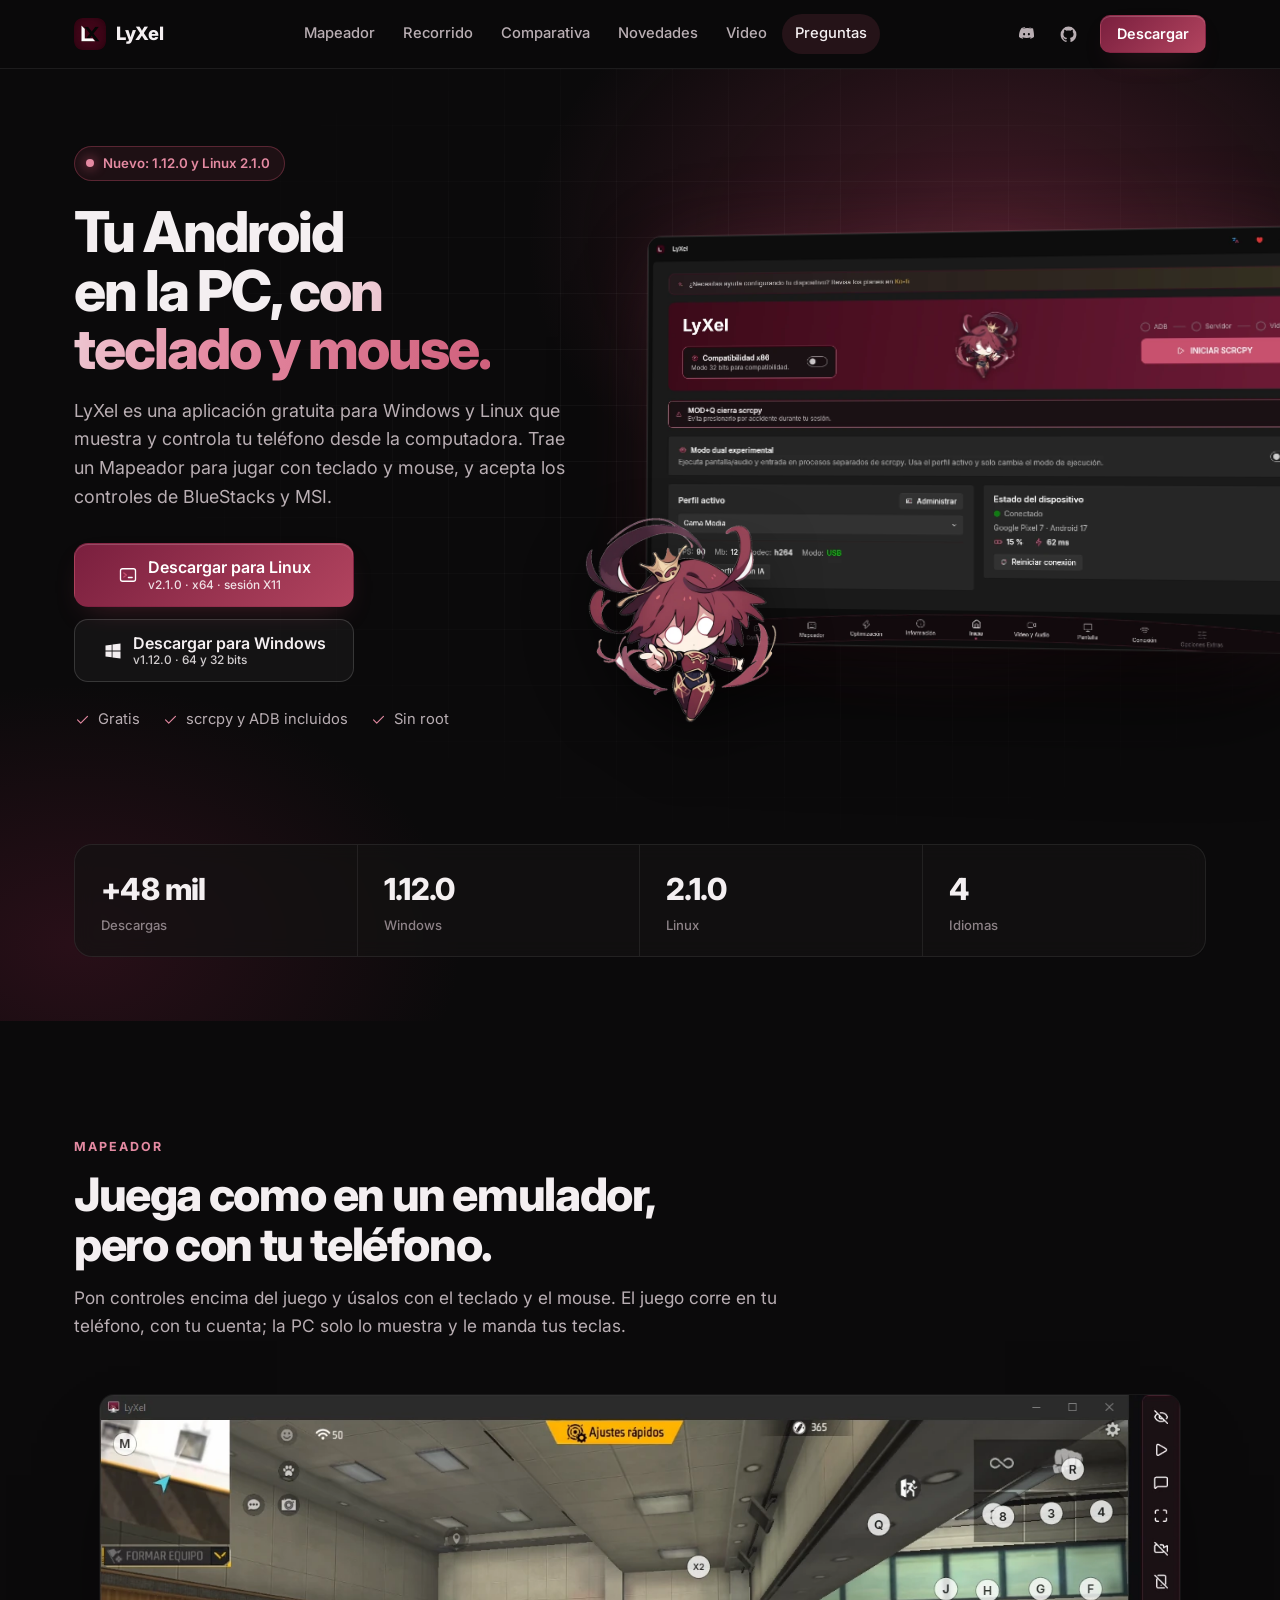
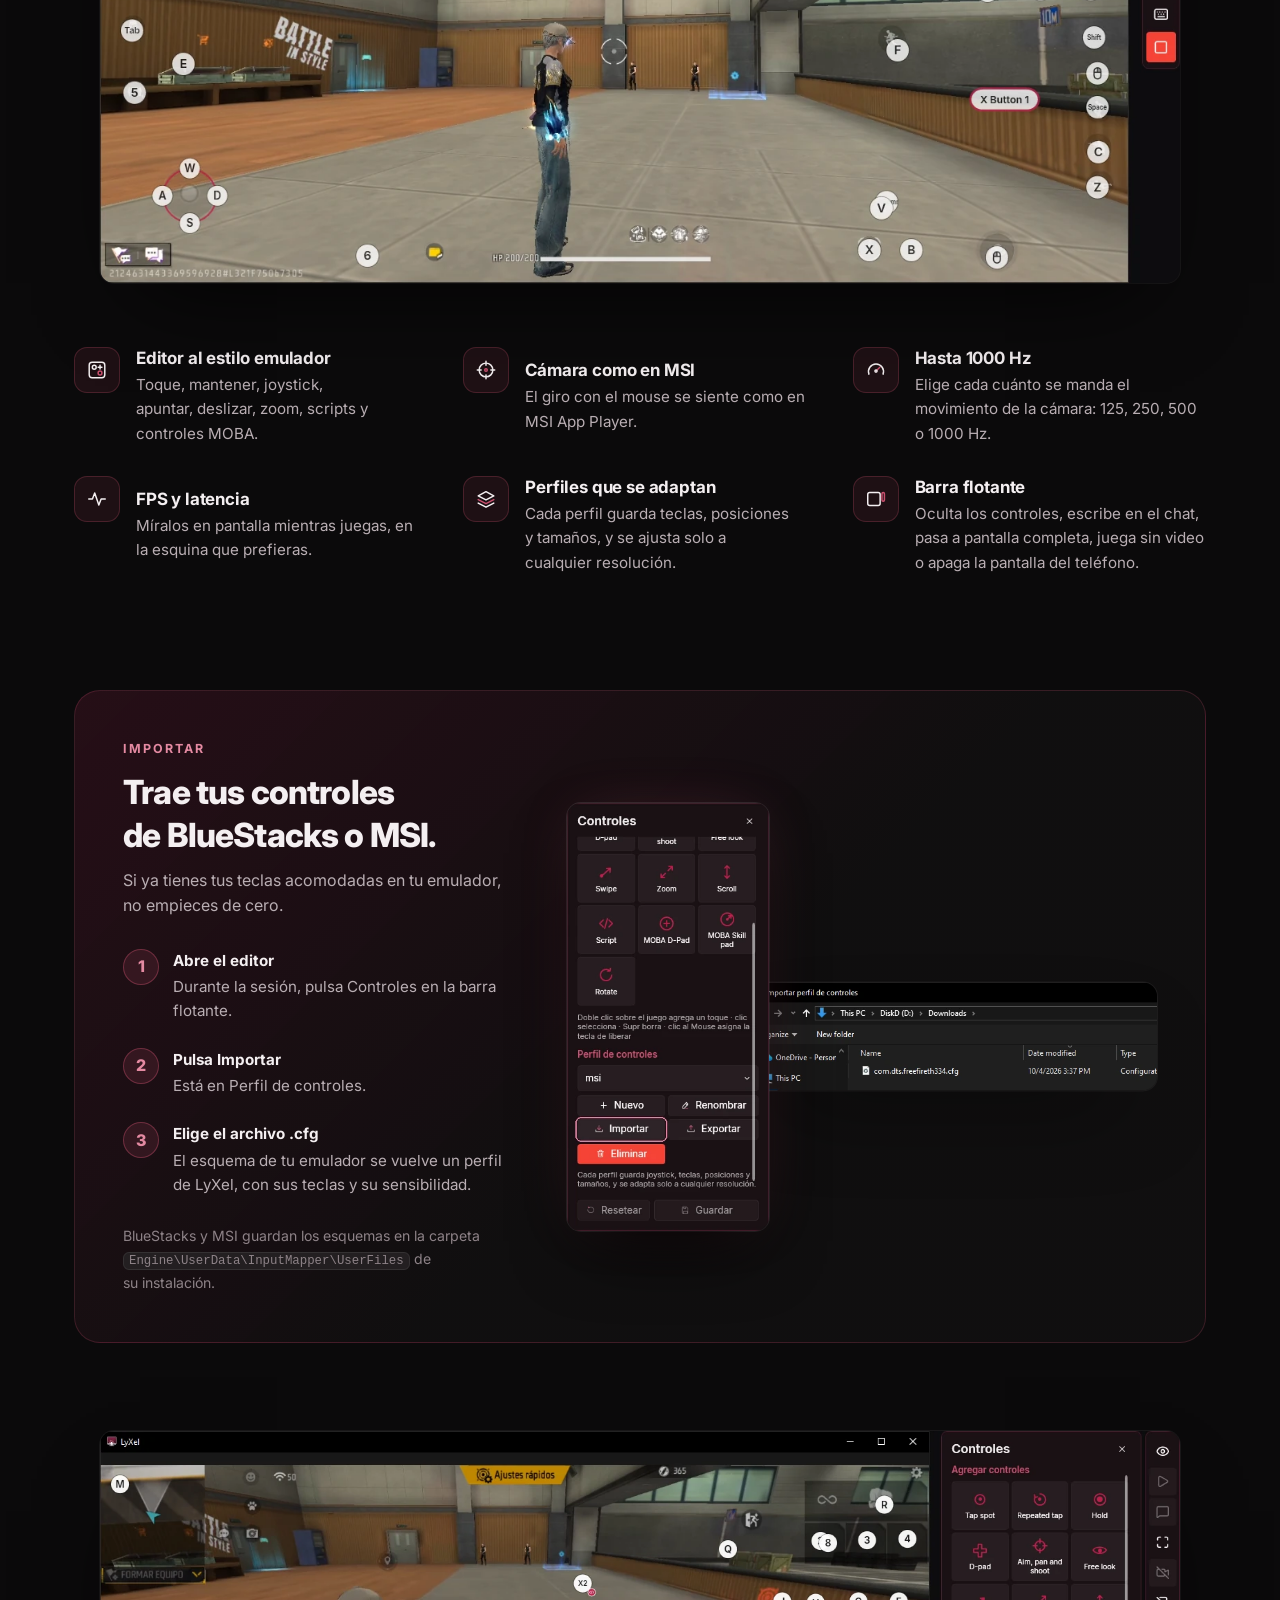
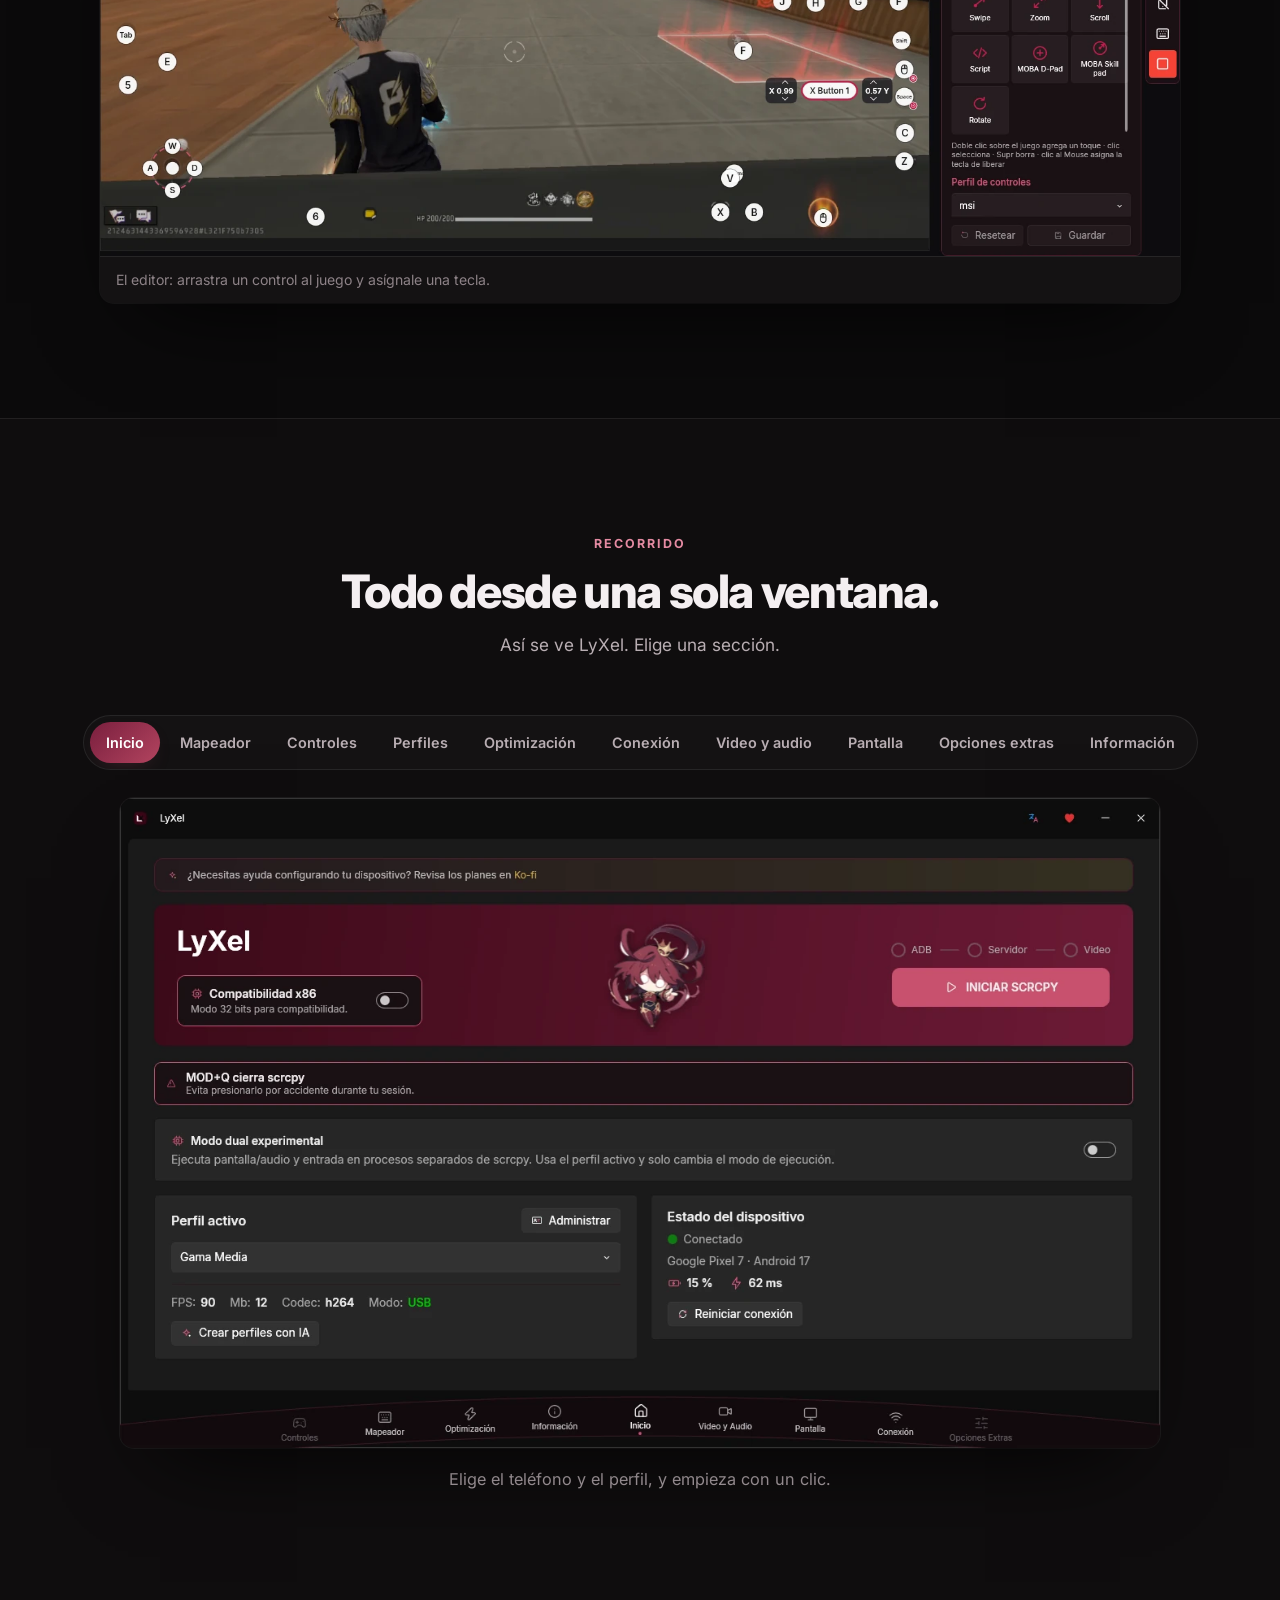
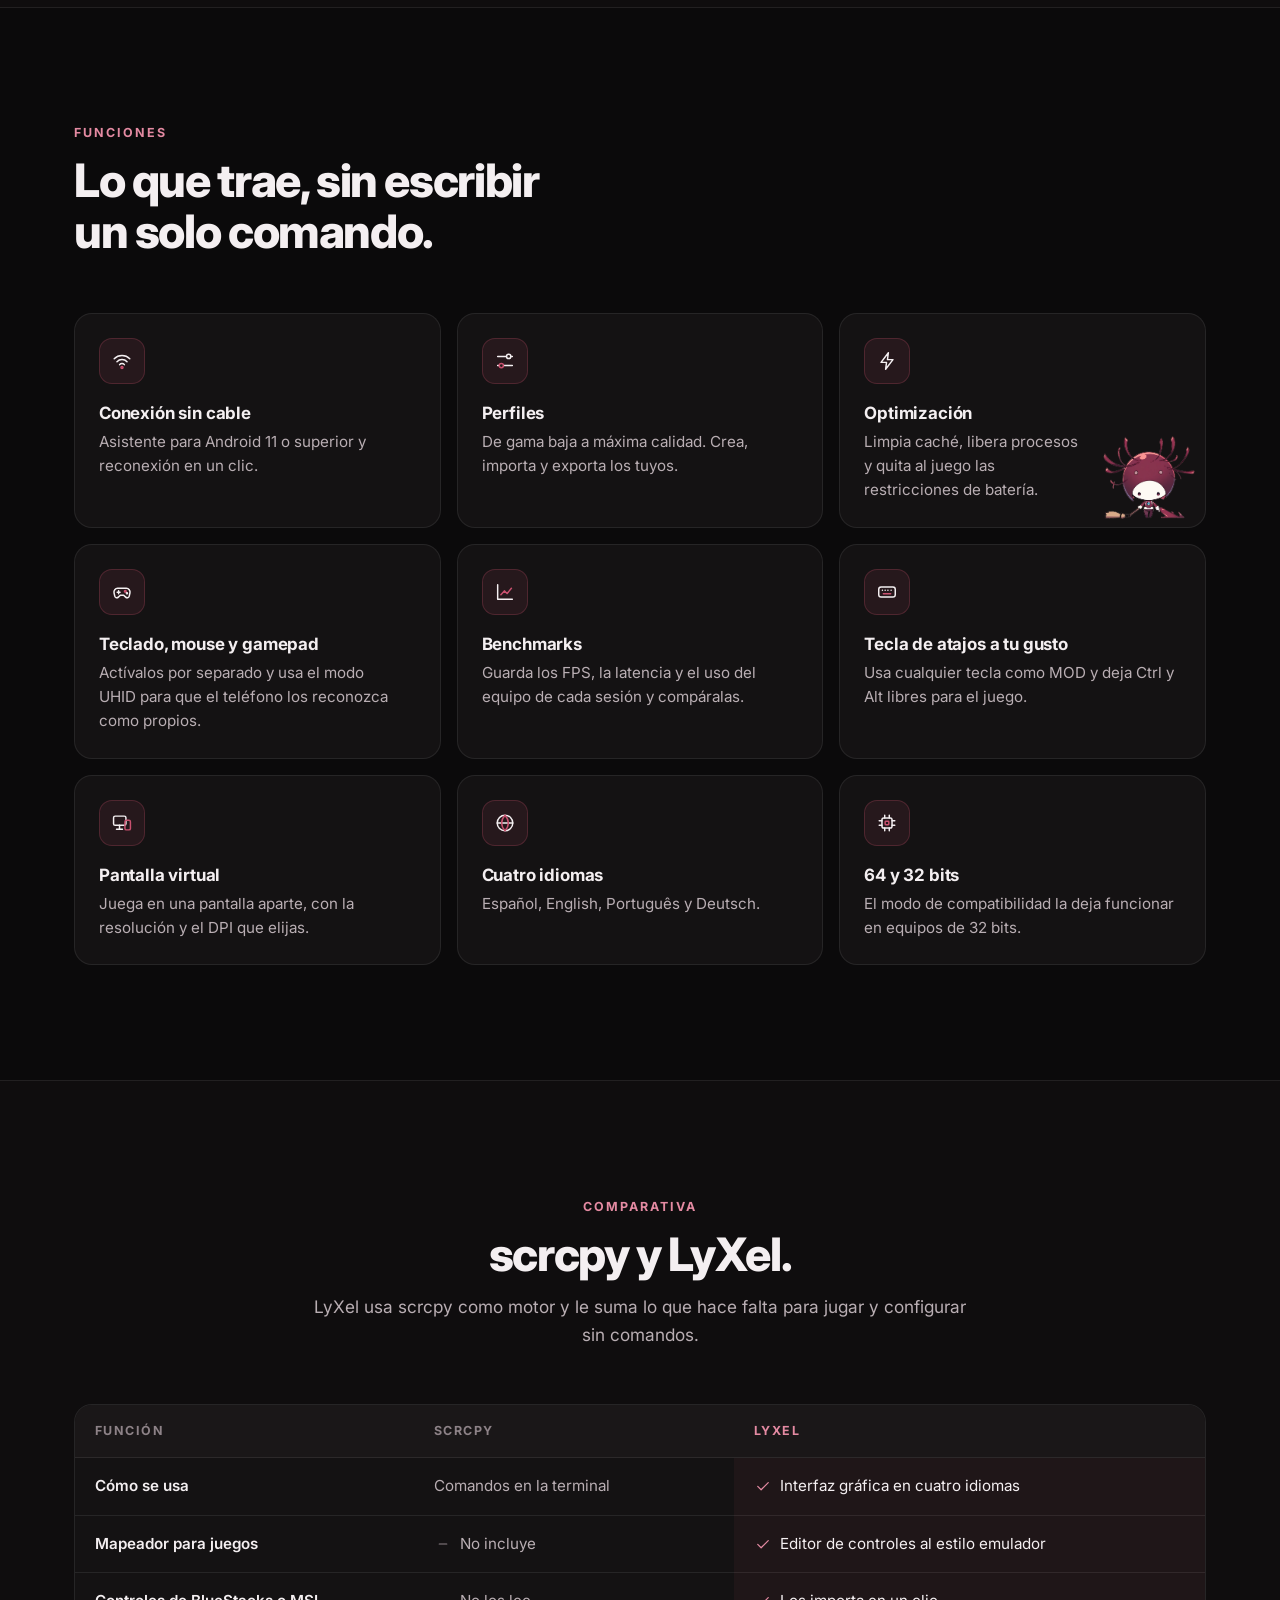
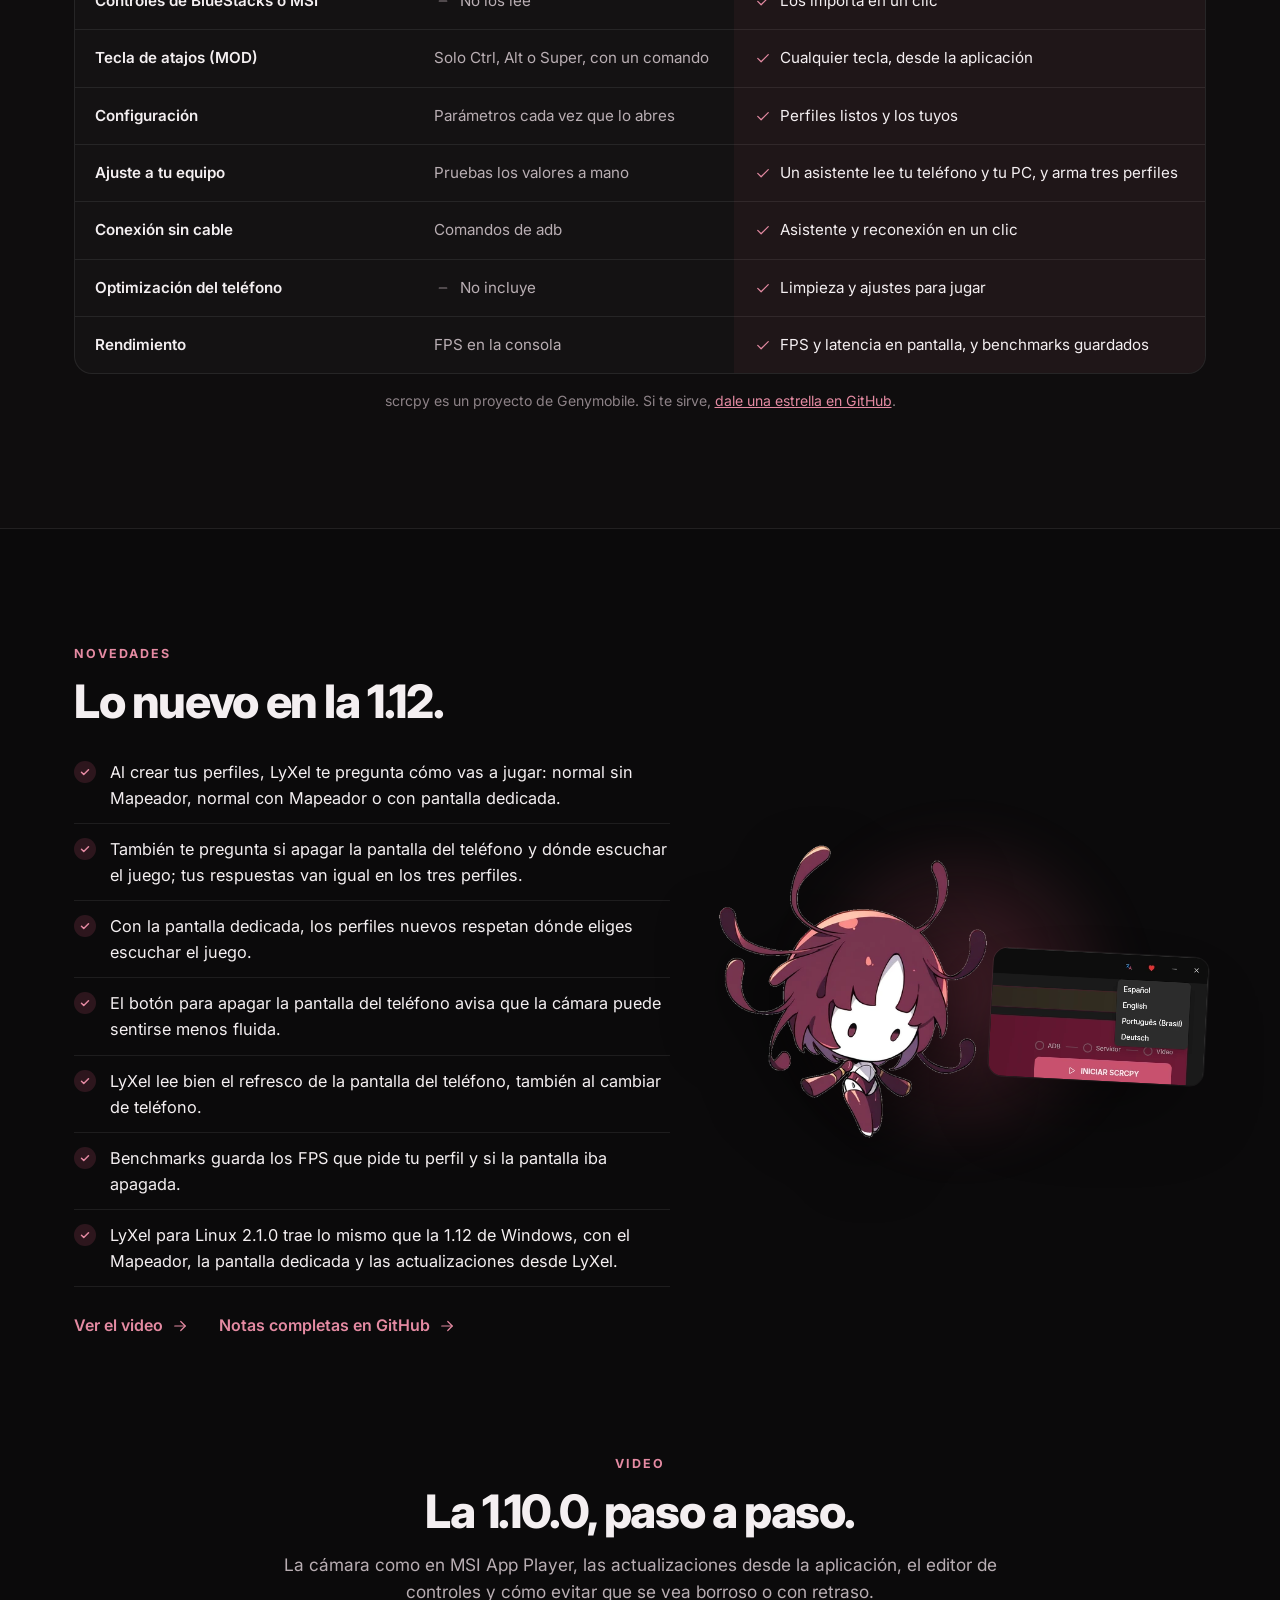
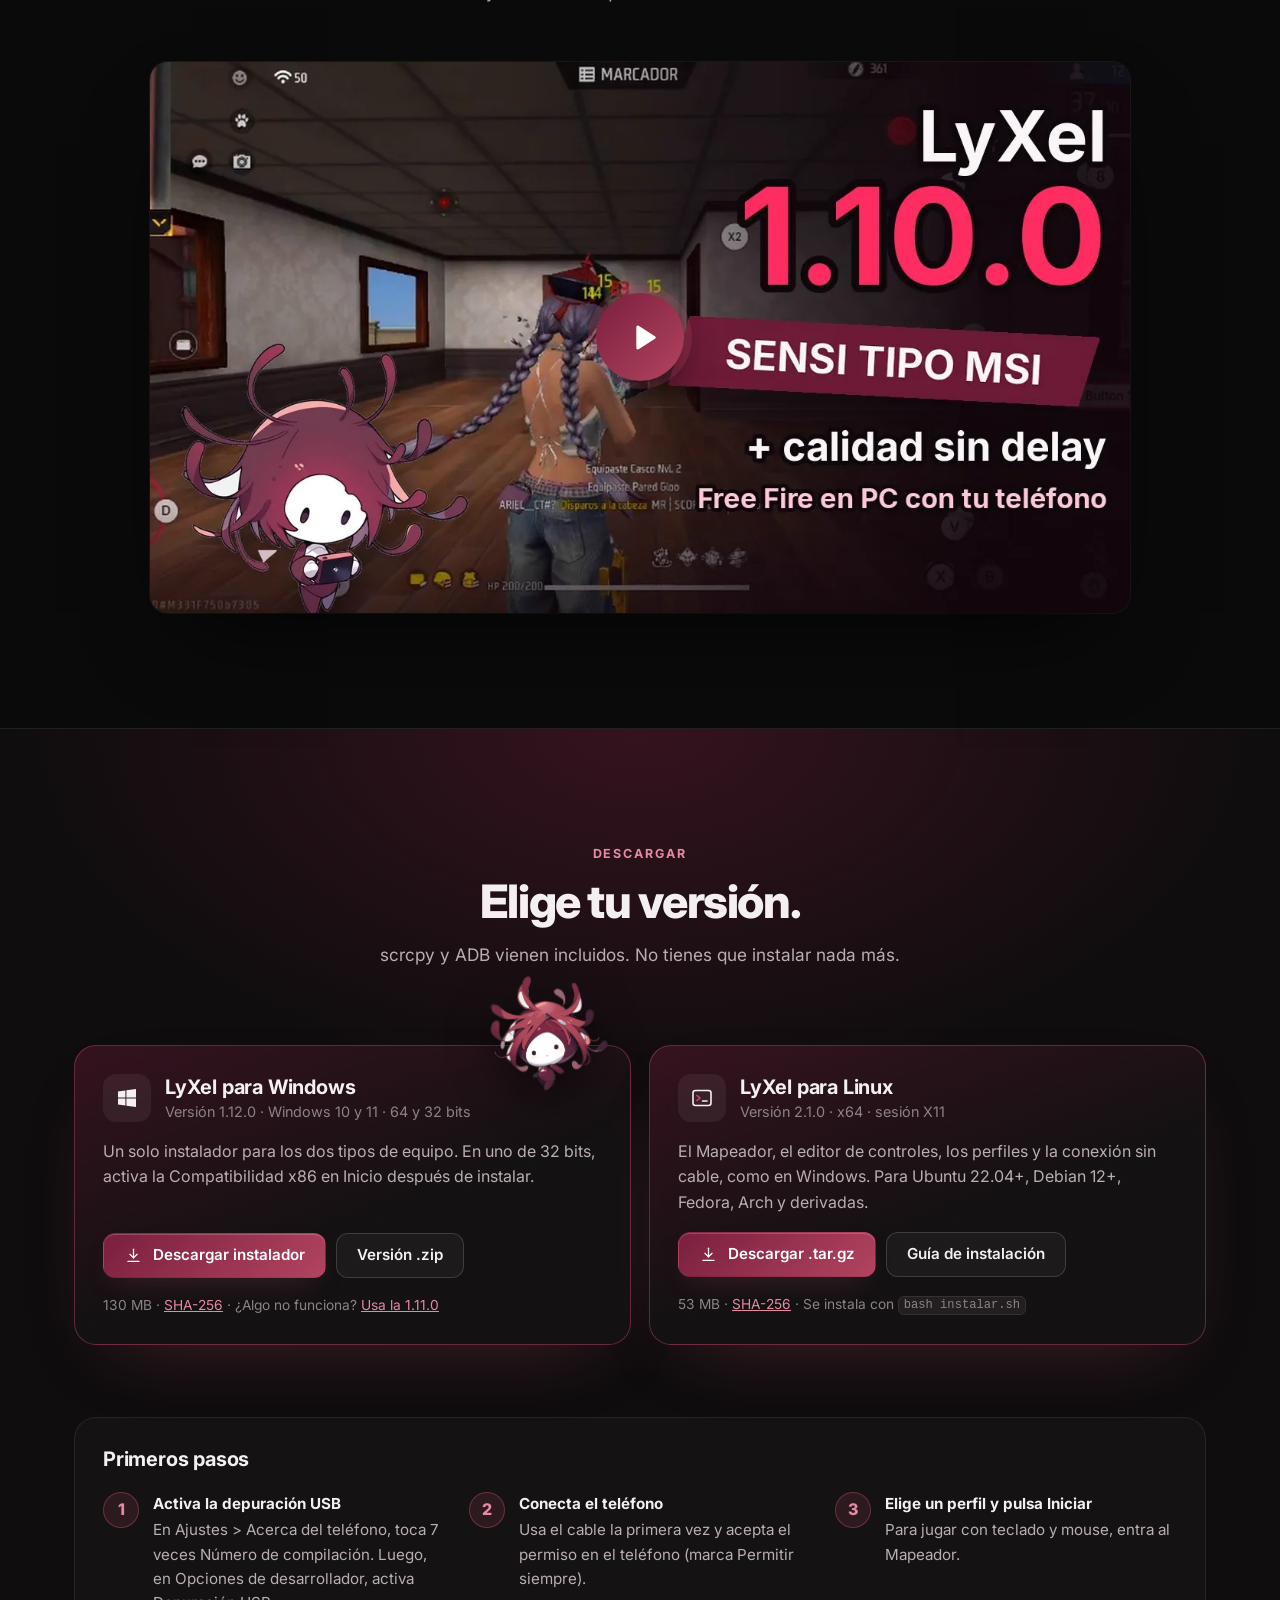
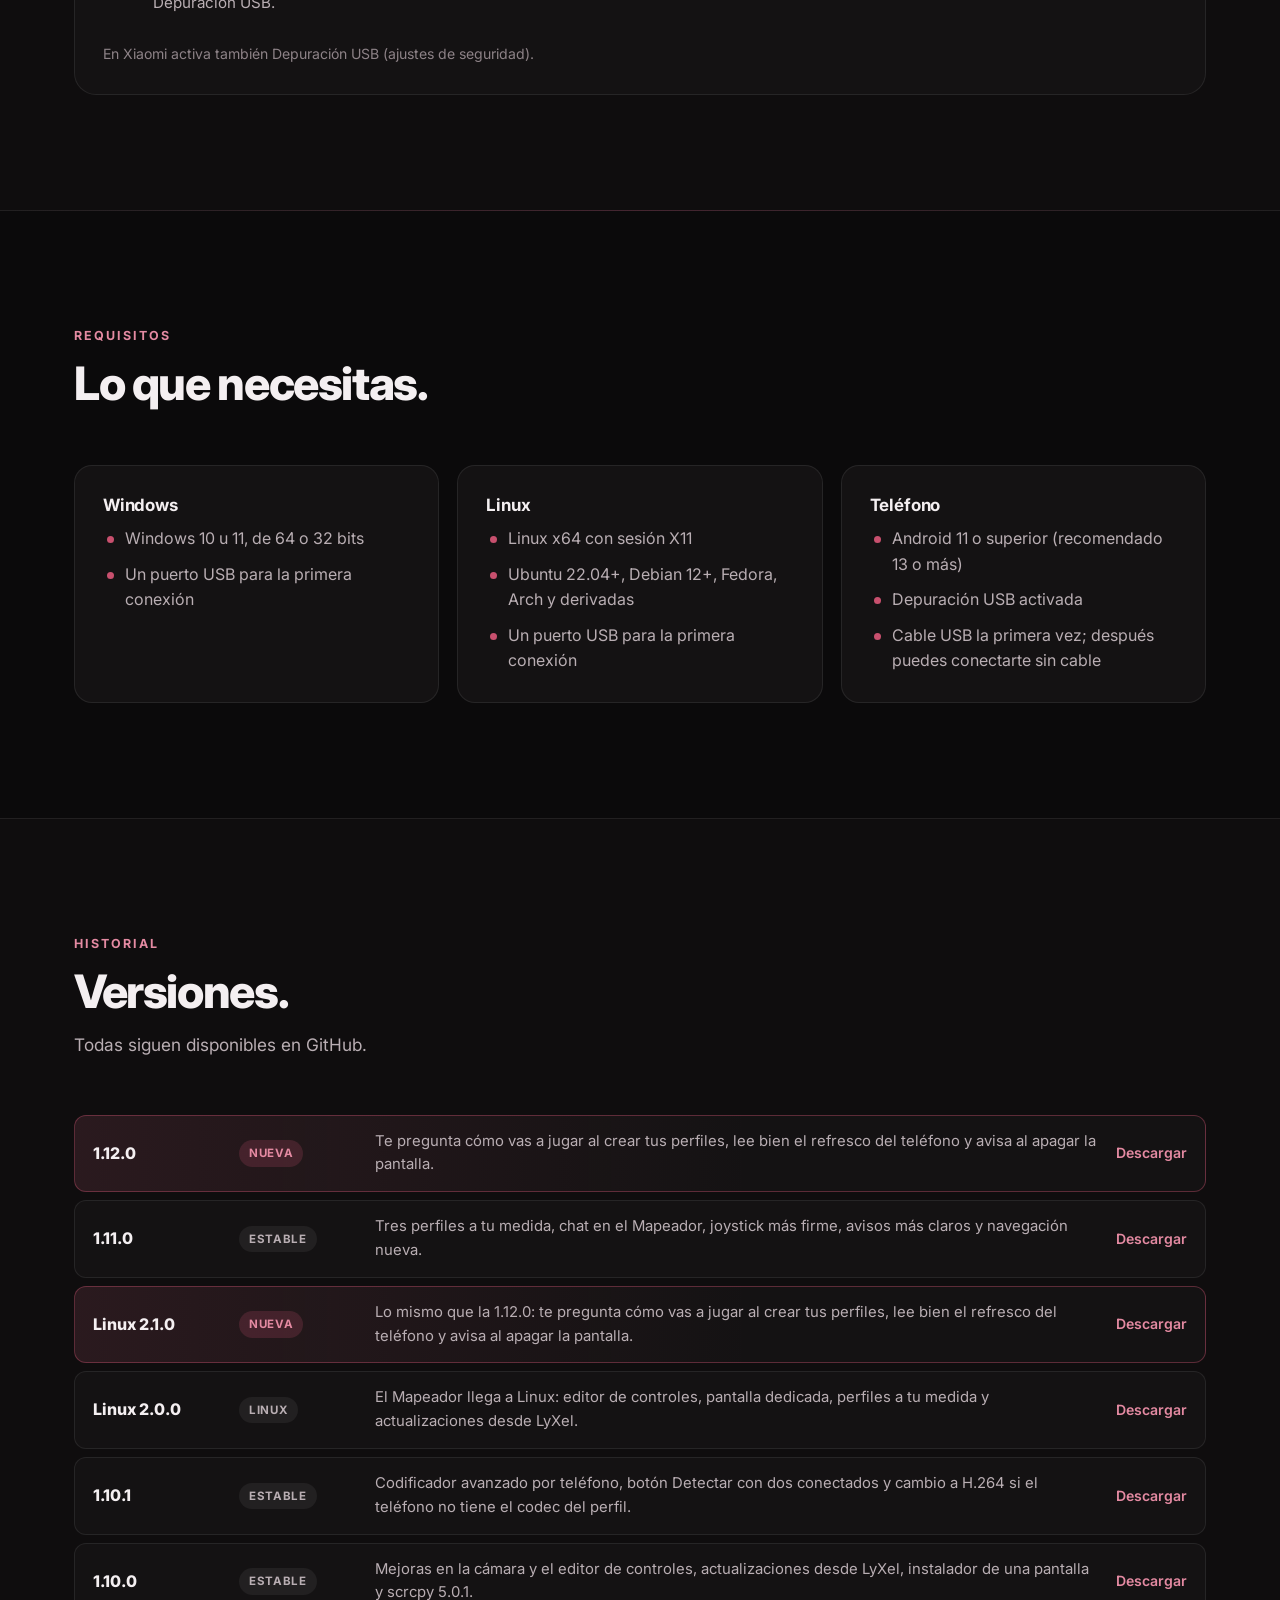
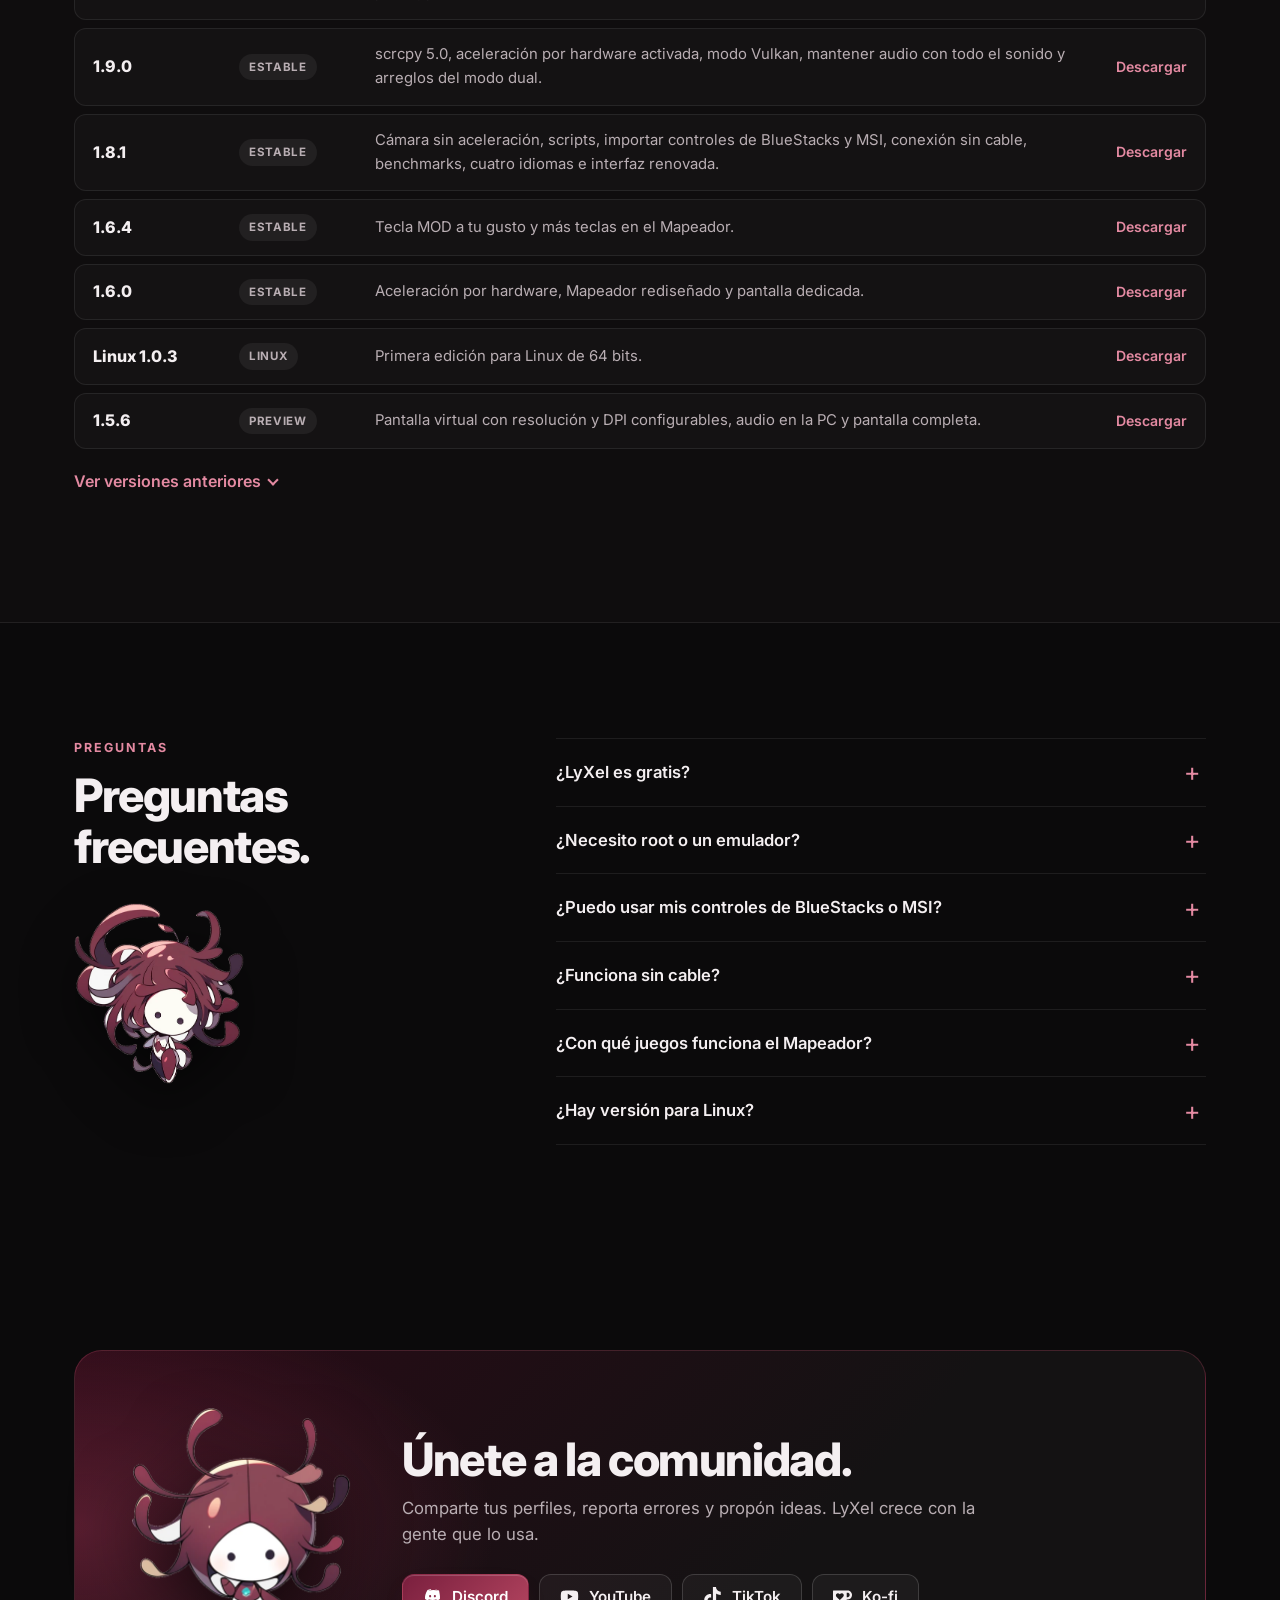
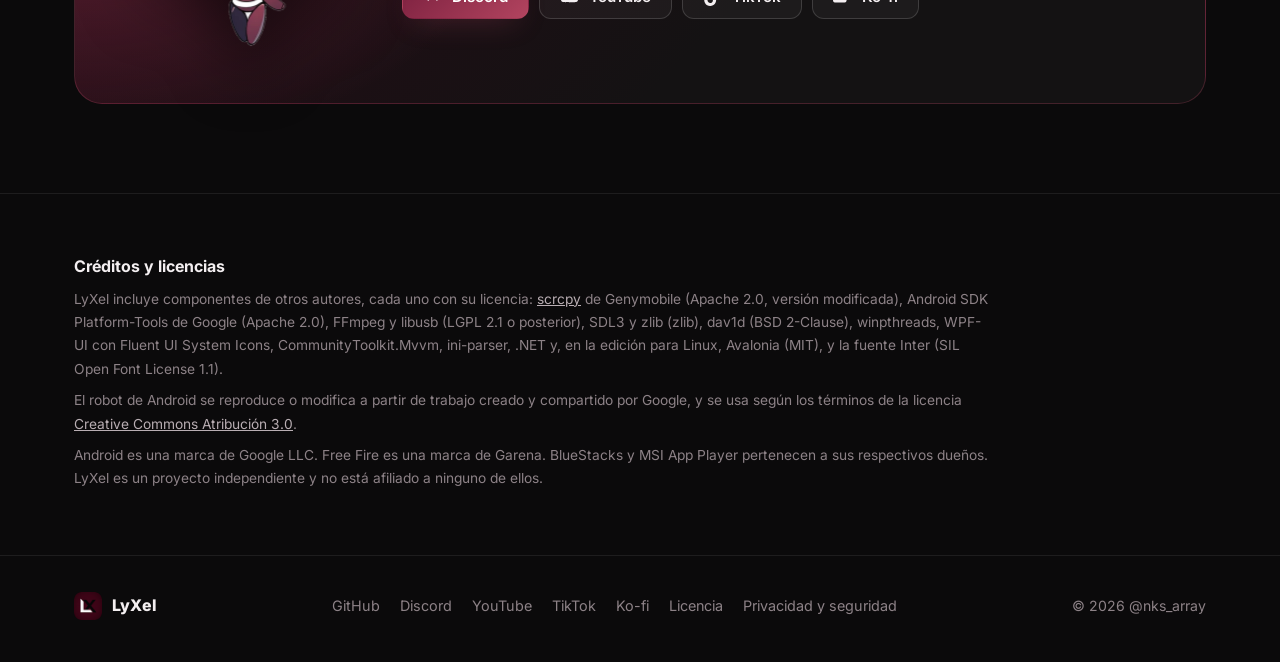
==== docs/index.html @ fbb1fe6f "Capturas del Mapeador 1.12.0" ====
<!DOCTYPE html>
<html lang="es">
<head>
  <meta charset="utf-8">
  <meta name="viewport" content="width=device-width, initial-scale=1">
  <title>LyXel: tu Android en la PC con teclado y mouse</title>
  <meta name="description" content="Aplicación gratuita para Windows y Linux que muestra y controla tu Android en la PC. Juega con teclado y mouse e importa tus controles de BlueStacks y MSI.">
  <link rel="canonical" href="https://sudonks.github.io/Lyxel/">
  <meta name="theme-color" content="#0b0a0b">
  <meta name="color-scheme" content="dark">
  <script>document.documentElement.classList.add("js")</script>

  <meta property="og:type" content="website">
  <meta property="og:site_name" content="LyXel">
  <meta property="og:locale" content="es_LA">
  <meta property="og:url" content="https://sudonks.github.io/Lyxel/">
  <meta property="og:title" content="LyXel: tu Android en la PC con teclado y mouse">
  <meta property="og:description" content="Muestra y controla tu teléfono desde Windows o Linux. Mapeador para jugar con teclado y mouse, perfiles y conexión sin cable. Gratis.">
  <meta property="og:image" content="https://sudonks.github.io/Lyxel/assets/img/marca/og-lyxel.jpg">
  <meta property="og:image:width" content="1200">
  <meta property="og:image:height" content="630">
  <meta property="og:image:alt" content="La mascota de LyXel junto a la ventana de la aplicación">
  <meta name="twitter:card" content="summary_large_image">
  <meta name="twitter:title" content="LyXel: tu Android en la PC con teclado y mouse">
  <meta name="twitter:description" content="Muestra y controla tu teléfono desde Windows o Linux. Mapeador para jugar con teclado y mouse, perfiles y conexión sin cable. Gratis.">
  <meta name="twitter:image" content="https://sudonks.github.io/Lyxel/assets/img/marca/og-lyxel.jpg">

  <link rel="icon" href="favicon.ico" sizes="any">
  <link rel="icon" type="image/png" sizes="192x192" href="assets/img/marca/icono-192.png">
  <link rel="apple-touch-icon" href="assets/img/marca/apple-touch-icon.png">

  <link rel="preconnect" href="https://fonts.googleapis.com">
  <link rel="preconnect" href="https://fonts.gstatic.com" crossorigin>
  <link rel="stylesheet" href="https://fonts.googleapis.com/css2?family=Inter:wght@400;500;600;700;800&display=swap">
  <link rel="stylesheet" href="assets/css/base.css">
  <link rel="stylesheet" href="assets/css/components.css">
  <link rel="stylesheet" href="assets/css/sections.css">
  <script src="assets/js/main.js" defer></script>

  <script type="application/ld+json">
  {
    "@context": "https://schema.org",
    "@type": "SoftwareApplication",
    "name": "LyXel",
    "description": "Aplicación gratuita para Windows y Linux que muestra y controla tu Android desde la PC, con un Mapeador para jugar con teclado y mouse.",
    "url": "https://sudonks.github.io/Lyxel/",
    "operatingSystem": "Windows 10, Windows 11, Linux",
    "applicationCategory": "UtilitiesApplication",
    "softwareVersion": "1.12.0",
    "inLanguage": ["es", "en", "pt-BR", "de"],
    "offers": { "@type": "Offer", "price": "0", "priceCurrency": "USD" },
    "downloadUrl": "https://github.com/sudoNks/Lyxel/releases/download/v1.12.0/LyXel_Setup_v1.12.0.exe",
    "fileSize": "130 MB",
    "image": "https://sudonks.github.io/Lyxel/assets/img/marca/og-lyxel.jpg",
    "screenshot": [
      "https://sudonks.github.io/Lyxel/assets/img/capturas/inicio.webp",
      "https://sudonks.github.io/Lyxel/assets/img/capturas/mapeador-en-juego.webp"
    ],
    "author": { "@type": "Person", "name": "nks_array", "url": "https://github.com/sudoNks" }
  }
  </script>
  <script type="application/ld+json">
  {
    "@context": "https://schema.org",
    "@type": "VideoObject",
    "name": "Free Fire en PC con tu teléfono por USB: LyXel 1.10.0 con sensibilidad tipo MSI 5.9",
    "description": "Lo nuevo de LyXel 1.10.0: la cámara como en MSI App Player, las actualizaciones desde la aplicación, el editor de controles y cómo evitar que se vea borroso o con retraso.",
    "thumbnailUrl": "https://sudonks.github.io/Lyxel/assets/img/video/portada-1.10.0.jpg",
    "uploadDate": "2026-10-20T23:33:12-07:00",
    "duration": "PT19M55S",
    "embedUrl": "https://www.youtube.com/embed/MzgNHeaW9Cg",
    "url": "https://www.youtube.com/watch?v=MzgNHeaW9Cg"
  }
  </script>
</head>

<body>
  <a class="saltar" href="#contenido">Saltar al contenido</a>

  <svg class="sprite" aria-hidden="true" focusable="false">
    <defs>
      <symbol id="i-descargar" viewBox="0 0 24 24"><path d="M12 4v11"/><path d="M7.5 10.5 12 15l4.5-4.5"/><path d="M5 19.5h14"/></symbol>
      <symbol id="i-flecha" viewBox="0 0 24 24"><path d="M5 12h14"/><path d="m13 6 6 6-6 6"/></symbol>
      <symbol id="i-menu" viewBox="0 0 24 24"><path d="M4 7h16M4 12h16M4 17h16"/></symbol>
      <symbol id="i-cerrar" viewBox="0 0 24 24"><path d="m6.5 6.5 11 11M17.5 6.5l-11 11"/></symbol>
      <symbol id="i-si" viewBox="0 0 24 24"><path d="m5 12.5 4.5 4.5L19 7.5"/></symbol>
      <symbol id="i-no" viewBox="0 0 24 24"><path d="M7 12h10"/></symbol>
      <symbol id="i-wifi" viewBox="0 0 24 24"><path d="M3.5 9.5a12 12 0 0 1 17 0"/><path d="M6.5 12.8a7.5 7.5 0 0 1 11 0"/><path d="M9.4 16a3.3 3.3 0 0 1 5.2 0"/><circle class="acento" cx="12" cy="19" r="1.1"/></symbol>
      <symbol id="i-perfiles" viewBox="0 0 24 24"><path d="M4 7h9.5M18.5 7H20M4 17h1.5M10.5 17H20"/><circle cx="16" cy="7" r="2.3"/><circle class="acento" cx="8" cy="17" r="2.3"/></symbol>
      <symbol id="i-rayo" viewBox="0 0 24 24"><path d="M13.5 3 5.5 13.5h6l-1 7.5 8-10.5h-6z"/></symbol>
      <symbol id="i-control" viewBox="0 0 24 24"><path d="M7.2 8h9.6a4 4 0 0 1 3.9 4.8l-.8 3.7a2.3 2.3 0 0 1-3.9 1.1L13.8 15.5h-3.6L8 17.6a2.3 2.3 0 0 1-3.9-1.1l-.8-3.7A4 4 0 0 1 7.2 8z"/><path d="M8.3 10.6v3.2M6.7 12.2h3.2"/><circle class="acento" cx="15.6" cy="11.3" r="1"/><circle cx="17.4" cy="13.3" r=".6"/></symbol>
      <symbol id="i-grafica" viewBox="0 0 24 24"><path d="M4 4v16h16"/><path class="acento" d="m7.5 15 3.8-4.2 3 2.8L19 8"/></symbol>
      <symbol id="i-teclado" viewBox="0 0 24 24"><rect x="3" y="6.5" width="18" height="11" rx="2.5"/><path d="M7 10.2h.01M10 10.2h.01M13 10.2h.01M16.5 10.2h.01"/><path class="acento" d="M8 14h8"/></symbol>
      <symbol id="i-pantallas" viewBox="0 0 24 24"><rect x="2.8" y="4.5" width="13.5" height="10" rx="1.8"/><path d="M6 18.8h6.5M9.3 14.5v4.3"/><rect class="acento" x="15.2" y="9" width="6" height="10.5" rx="1.6"/></symbol>
      <symbol id="i-idiomas" viewBox="0 0 24 24"><circle cx="12" cy="12" r="8.5"/><path d="M3.5 12h17"/><path class="acento" d="M12 3.5c2.4 2.6 3.6 5.4 3.6 8.5s-1.2 5.9-3.6 8.5c-2.4-2.6-3.6-5.4-3.6-8.5s1.2-5.9 3.6-8.5z"/></symbol>
      <symbol id="i-chip" viewBox="0 0 24 24"><rect x="6.5" y="6.5" width="11" height="11" rx="2"/><path d="M9.5 3.5v3M14.5 3.5v3M9.5 17.5v3M14.5 17.5v3M3.5 9.5h3M3.5 14.5h3M17.5 9.5h3M17.5 14.5h3"/><rect class="acento" x="10" y="10" width="4" height="4" rx=".8"/></symbol>
      <symbol id="i-mira" viewBox="0 0 24 24"><circle cx="12" cy="12" r="7.5"/><path d="M12 2.5v4.2M12 17.3v4.2M2.5 12h4.2M17.3 12h4.2"/><circle class="acento" cx="12" cy="12" r="1.4"/></symbol>
      <symbol id="i-editor" viewBox="0 0 24 24"><rect x="3.5" y="3.5" width="17" height="17" rx="3.2"/><circle cx="9" cy="9" r="2.1"/><circle class="acento" cx="15.3" cy="15.3" r="2.1"/><path d="M15.3 6.8v4.2M13.2 8.9h4.2"/></symbol>
      <symbol id="i-velocidad" viewBox="0 0 24 24"><path d="M4.3 16.5a8.2 8.2 0 1 1 15.4 0"/><path class="acento" d="m12 13.2 4.2-4.2"/><circle cx="12" cy="13.2" r="1.2"/></symbol>
      <symbol id="i-pulso" viewBox="0 0 24 24"><path d="M3 12h4l2.5-6.5 4.5 13 2.5-6.5H21"/></symbol>
      <symbol id="i-barra" viewBox="0 0 24 24"><rect x="3" y="5" width="13.5" height="14" rx="2.2"/><rect class="acento" x="18.5" y="5" width="2.7" height="9.5" rx="1.3"/></symbol>
      <symbol id="i-capas" viewBox="0 0 24 24"><path d="m12 4 8.5 4.5L12 13 3.5 8.5z"/><path class="acento" d="m3.5 12.6 8.5 4.5 8.5-4.5"/><path d="m3.5 16.4 8.5 4.5 8.5-4.5"/></symbol>
      <symbol id="i-terminal" viewBox="0 0 24 24"><rect x="3" y="4.5" width="18" height="15" rx="2.5"/><path class="acento" d="m7 9.5 3 2.5-3 2.5"/><path d="M12.5 15H17"/></symbol>
      <symbol id="i-windows" viewBox="0 0 24 24"><path class="relleno" d="M3 5.5 10.4 4.4v7.1H3zM11.4 4.3 21 3v8.5h-9.6zM3 12.5h7.4v7.1L3 18.5zM11.4 12.5H21V21l-9.6-1.3z"/></symbol>
      <symbol id="i-github" viewBox="0 0 24 24"><path class="relleno" d="M12 2A10 10 0 0 0 2 12c0 4.42 2.87 8.17 6.84 9.5.5.08.66-.23.66-.5v-1.69c-2.77.6-3.36-1.34-3.36-1.34-.46-1.16-1.11-1.47-1.11-1.47-.91-.62.07-.6.07-.6 1 .07 1.53 1.03 1.53 1.03.87 1.52 2.34 1.07 2.91.83.09-.65.35-1.09.63-1.34-2.22-.25-4.55-1.11-4.55-4.92 0-1.11.38-2 1.03-2.71-.1-.25-.45-1.29.1-2.64 0 0 .84-.27 2.75 1.02.79-.22 1.65-.33 2.5-.33.85 0 1.71.11 2.5.33 1.91-1.29 2.75-1.02 2.75-1.02.55 1.35.2 2.39.1 2.64.65.71 1.03 1.6 1.03 2.71 0 3.82-2.34 4.66-4.57 4.91.36.31.69.92.69 1.85V21c0 .27.16.59.67.5C19.14 20.16 22 16.42 22 12A10 10 0 0 0 12 2z"/></symbol>
      <symbol id="i-discord" viewBox="0 0 24 24"><path class="relleno" d="M20.3 4.4A18 18 0 0 0 15.9 3l-.3.6a13 13 0 0 1 3.9 1.6 15 15 0 0 0-13 0A13 13 0 0 1 10.4 3l-.3-.6a18 18 0 0 0-4.4 1.4C3 8 2.3 11.5 2.6 15a18 18 0 0 0 4.7 2.4l.7-1.2a11 11 0 0 1-1.8-.9l.4-.3a13 13 0 0 0 11.2 0l.4.3a11 11 0 0 1-1.8.9l.7 1.2A18 18 0 0 0 21.4 15c.4-4-.6-7.4-1.1-10.6zM9 13.2c-.7 0-1.3-.7-1.3-1.5S8.3 10.2 9 10.2s1.3.7 1.3 1.5-.6 1.5-1.3 1.5zm6 0c-.7 0-1.3-.7-1.3-1.5s.6-1.5 1.3-1.5 1.3.7 1.3 1.5-.6 1.5-1.3 1.5z"/></symbol>
      <symbol id="i-youtube" viewBox="0 0 24 24"><path class="relleno" d="M23 12s0-3.4-.4-5a3 3 0 0 0-2.1-2.1C18.9 4.5 12 4.5 12 4.5s-6.9 0-8.5.4A3 3 0 0 0 1.4 7C1 8.6 1 12 1 12s0 3.4.4 5a3 3 0 0 0 2.1 2.1c1.6.4 8.5.4 8.5.4s6.9 0 8.5-.4A3 3 0 0 0 22.6 17c.4-1.6.4-5 .4-5zM9.8 15.5v-7l6 3.5-6 3.5z"/></symbol>
      <symbol id="i-play" viewBox="0 0 24 24"><path class="relleno" d="M8 5.2v13.6a1 1 0 0 0 1.5.86l10.6-6.8a1 1 0 0 0 0-1.72L9.5 4.34A1 1 0 0 0 8 5.2z"/></symbol>
      <symbol id="i-tiktok"viewBox="0 0 24 24"><path class="relleno" d="M12.53.02c1.31-.02 2.61-.01 3.91-.02.08 1.53.63 3.09 1.75 4.17 1.12 1.11 2.7 1.62 4.24 1.79v4.03c-1.44-.05-2.89-.35-4.2-.97-.57-.26-1.1-.59-1.62-.93-.01 2.92.01 5.84-.02 8.75-.08 1.4-.54 2.79-1.35 3.94-1.31 1.92-3.58 3.17-5.91 3.21-1.43.08-2.86-.31-4.08-1.03-2.02-1.19-3.44-3.37-3.65-5.71-.02-.5-.03-1-.01-1.49.18-1.9 1.12-3.72 2.58-4.96 1.66-1.44 3.98-2.13 6.15-1.72.02 1.48-.04 2.96-.04 4.44-.99-.32-2.15-.23-3.02.37-.63.41-1.11 1.04-1.36 1.75-.21.51-.15 1.07-.14 1.61.24 1.64 1.82 3.02 3.5 2.87 1.12-.01 2.19-.66 2.77-1.61.19-.33.4-.67.41-1.06.1-1.79.06-3.57.07-5.36.01-4.03-.01-8.05.02-12.07z"/></symbol>
      <symbol id="i-kofi" viewBox="0 0 24 24"><path class="relleno" d="M23.88 8.95c-.77-4.09-4.86-4.6-4.86-4.6H.72c-.6 0-.68.8-.68.8s-.08 7.32-.02 11.82c.16 2.42 2.59 2.67 2.59 2.67s8.27-.02 11.97-.05c2.44-.43 2.68-2.57 2.66-3.73 4.35.24 7.42-2.83 6.64-6.91zm-11.06 3.51c-1.25 1.45-4.01 3.98-4.01 3.98s-.12.12-.31.02c-.08-.06-.11-.09-.11-.09-.44-.44-3.37-3.05-4.03-3.95-.71-.97-1.04-2.7-.09-3.71.95-1.01 3-1.09 4.36.41 0 0 1.57-1.78 3.47-.96 1.9.82 1.83 3.01.72 4.3zm6.17.48c-.93.12-1.68.03-1.68.03V7.28h1.77s1.97.55 1.97 2.64c0 1.91-.98 2.67-2.06 3.02z"/></symbol>
    </defs>
  </svg>

  <header class="nav" id="inicio">
    <div class="nav-in contenedor">
      <a class="marca" href="#inicio" aria-label="LyXel, ir al inicio">
        <img src="assets/img/marca/icono-64.png" width="32" height="32" alt="">
        <span>LyXel</span>
      </a>

      <nav class="nav-menu" id="nav-menu" aria-label="Secciones">
        <a href="#mapeador">Mapeador</a>
        <a href="#recorrido">Recorrido</a>
        <a href="#comparativa">Comparativa</a>
        <a href="#novedades">Novedades</a>
        <a href="#video">Video</a>
        <a href="#preguntas">Preguntas</a>
      </nav>

      <div class="nav-acciones">
        <a class="nav-red" href="https://discord.gg/CU5quVNyun" target="_blank" rel="noopener" aria-label="Discord"><svg class="ico"><use href="#i-discord"/></svg></a>
        <a class="nav-red" href="https://github.com/sudoNks/Lyxel" target="_blank" rel="noopener" aria-label="GitHub"><svg class="ico"><use href="#i-github"/></svg></a>
        <a class="btn btn-primario btn-chico" href="#descargar">Descargar</a>
        <button class="nav-boton" type="button" aria-controls="nav-menu" aria-expanded="false" aria-label="Abrir menú">
          <svg class="ico ico-trazo abrir"><use href="#i-menu"/></svg>
          <svg class="ico ico-trazo cerrar"><use href="#i-cerrar"/></svg>
        </button>
      </div>
    </div>
  </header>

  <main id="contenido">

    <section class="hero" aria-labelledby="hero-titulo">
      <div class="hero-fondo" aria-hidden="true"></div>
      <div class="contenedor hero-in">
        <div class="hero-texto">
          <a class="chip chip-nuevo" href="#novedades"><span class="punto"></span>Nuevo: 1.12.0 y Linux 2.1.0</a>
          <h1 id="hero-titulo">Tu Android en la PC, <span class="degradado">con teclado y mouse.</span></h1>
          <p class="hero-lead">LyXel es una aplicación gratuita para Windows y Linux que muestra y controla tu teléfono desde la computadora. Trae un Mapeador para jugar con teclado y mouse, y acepta los controles de BlueStacks y MSI.</p>
          <div class="hero-botones">
            <a class="btn btn-primario btn-grande" href="#descargar" data-so="windows">
              <svg class="ico"><use href="#i-windows"/></svg>
              <span>Descargar para Windows<small>v1.12.0 · 64 y 32 bits</small></span>
            </a>
            <a class="btn btn-secundario btn-grande" href="#descargar-linux" data-so="linux">
              <svg class="ico ico-trazo"><use href="#i-terminal"/></svg>
              <span>Descargar para Linux<small>v2.1.0 · x64 · sesión X11</small></span>
            </a>
          </div>
          <ul class="hero-datos">
            <li><svg class="ico ico-trazo"><use href="#i-si"/></svg>Gratis</li>
            <li><svg class="ico ico-trazo"><use href="#i-si"/></svg>scrcpy y ADB incluidos</li>
            <li><svg class="ico ico-trazo"><use href="#i-si"/></svg>Sin root</li>
          </ul>
        </div>

        <div class="hero-visual">
          <figure class="ventana ventana-hero">
            <img src="assets/img/capturas/inicio.webp" width="1280" height="800" alt="Pantalla de Inicio de LyXel con el teléfono conectado y el perfil activo" fetchpriority="high" decoding="async">
          </figure>
          <img class="hero-mascota" src="assets/img/mascota/corona-senalando.webp" width="450" height="482" alt="" decoding="async">
        </div>
      </div>

      <div class="contenedor">
        <dl class="cifras">
          <div><dt>Descargas</dt><dd id="cifra-descargas">+48 mil</dd></div>
          <div><dt>Windows</dt><dd>1.12.0</dd></div>
          <div><dt>Linux</dt><dd>2.1.0</dd></div>
          <div><dt>Idiomas</dt><dd>4</dd></div>
        </dl>
      </div>
    </section>

    <section class="seccion" id="mapeador" aria-labelledby="mapeador-titulo">
      <div class="contenedor">
        <header class="encabezado revelar">
          <p class="etiqueta">Mapeador</p>
          <h2 id="mapeador-titulo">Juega como en un emulador, pero con tu teléfono.</h2>
          <p>Pon controles encima del juego y úsalos con el teclado y el mouse. El juego corre en tu teléfono, con tu cuenta; la PC solo lo muestra y le manda tus teclas.</p>
        </header>

        <figure class="ventana ventana-ancha revelar">
          <img src="assets/img/capturas/mapeador-en-juego.webp" width="1346" height="608" alt="Free Fire MAX en la ventana de LyXel con los controles del Mapeador encima y la barra flotante a un lado" loading="lazy" decoding="async">
        </figure>

        <ul class="puntos revelar">
          <li>
            <svg class="ico ico-trazo"><use href="#i-editor"/></svg>
            <h3>Editor al estilo emulador</h3>
            <p>Toque, mantener, joystick, apuntar, deslizar, zoom, scripts y controles MOBA.</p>
          </li>
          <li>
            <svg class="ico ico-trazo"><use href="#i-mira"/></svg>
            <h3>Cámara como en MSI</h3>
            <p>El giro con el mouse se siente como en MSI App Player.</p>
          </li>
          <li>
            <svg class="ico ico-trazo"><use href="#i-velocidad"/></svg>
            <h3>Hasta 1000 Hz</h3>
            <p>Elige cada cuánto se manda el movimiento de la cámara: 125, 250, 500 o 1000 Hz.</p>
          </li>
          <li>
            <svg class="ico ico-trazo"><use href="#i-pulso"/></svg>
            <h3>FPS y latencia</h3>
            <p>Míralos en pantalla mientras juegas, en la esquina que prefieras.</p>
          </li>
          <li>
            <svg class="ico ico-trazo"><use href="#i-capas"/></svg>
            <h3>Perfiles que se adaptan</h3>
            <p>Cada perfil guarda teclas, posiciones y tamaños, y se ajusta solo a cualquier resolución.</p>
          </li>
          <li>
            <svg class="ico ico-trazo"><use href="#i-barra"/></svg>
            <h3>Barra flotante</h3>
            <p>Oculta los controles, escribe en el chat, pasa a pantalla completa, juega sin video o apaga la pantalla del teléfono.</p>
          </li>
        </ul>

        <div class="importar revelar" id="importar">
          <div class="importar-texto">
            <p class="etiqueta">Importar</p>
            <h3>Trae tus controles de BlueStacks o MSI.</h3>
            <p>Si ya tienes tus teclas acomodadas en tu emulador, no empieces de cero.</p>
            <ol class="pasos">
              <li><span>1</span><div><strong>Abre el editor</strong>Durante la sesión, pulsa Controles en la barra flotante.</div></li>
              <li><span>2</span><div><strong>Pulsa Importar</strong>Está en Perfil de controles.</div></li>
              <li><span>3</span><div><strong>Elige el archivo .cfg</strong>El esquema de tu emulador se vuelve un perfil de LyXel, con sus teclas y su sensibilidad.</div></li>
            </ol>
            <p class="nota">BlueStacks y MSI guardan los esquemas en la carpeta <code>Engine\UserData\InputMapper\UserFiles</code> de su instalación.</p>
          </div>
          <div class="importar-imagenes">
            <figure class="ventana ventana-panel">
              <img src="assets/img/capturas/panel-importar.webp" width="290" height="615" alt="Panel de controles del editor con el botón Importar resaltado en Perfil de controles" loading="lazy" decoding="async">
            </figure>
            <figure class="ventana ventana-dialogo">
              <img src="assets/img/capturas/importar-dialogo-recorte.webp" width="640" height="168" alt="Ventana para elegir el archivo .cfg del emulador, con el esquema de Free Fire de MSI" loading="lazy" decoding="async">
            </figure>
          </div>
        </div>

        <figure class="ventana ventana-ancha editor revelar">
          <img src="assets/img/capturas/editor-controles.webp" width="1565" height="615" alt="Editor de controles con la lista para agregar toque, mantener, joystick, apuntar, deslizar, zoom, scripts y controles MOBA" loading="lazy" decoding="async">
          <figcaption>El editor: arrastra un control al juego y asígnale una tecla.</figcaption>
        </figure>
      </div>
    </section>

    <section class="seccion seccion-alterna" id="recorrido" aria-labelledby="recorrido-titulo">
      <div class="contenedor">
        <header class="encabezado encabezado-centro revelar">
          <p class="etiqueta">Recorrido</p>
          <h2 id="recorrido-titulo">Todo desde una sola ventana.</h2>
          <p>Así se ve LyXel. Elige una sección.</p>
        </header>

        <div class="recorrido revelar">
          <div class="pestanas" role="tablist" aria-label="Secciones de LyXel">
            <button type="button" role="tab" id="tab-inicio" aria-controls="panel-recorrido" aria-selected="true" data-img="assets/img/capturas/inicio.webp" data-texto="Elige el teléfono y el perfil, y empieza con un clic.">Inicio</button>
            <button type="button" role="tab" id="tab-mapeador" aria-controls="panel-recorrido" aria-selected="false" tabindex="-1" data-img="assets/img/capturas/mapeador.webp" data-texto="La sesión de juego, la pantalla dedicada y la frecuencia de la cámara.">Mapeador</button>
            <button type="button" role="tab" id="tab-controles" aria-controls="panel-recorrido" aria-selected="false" tabindex="-1" data-img="assets/img/capturas/controles.webp" data-texto="Activa teclado, mouse y gamepad, y elige el modo de entrada.">Controles</button>
            <button type="button" role="tab" id="tab-perfiles" aria-controls="panel-recorrido" aria-selected="false" tabindex="-1" data-img="assets/img/capturas/perfiles.webp" data-texto="Seis perfiles listos y los tuyos. Cambia entre ellos con un clic.">Perfiles</button>
            <button type="button" role="tab" id="tab-optimizacion" aria-controls="panel-recorrido" aria-selected="false" tabindex="-1" data-img="assets/img/capturas/optimizacion.webp" data-texto="Lee el estado real del teléfono y lo prepara para jugar.">Optimización</button>
            <button type="button" role="tab" id="tab-conexion" aria-controls="panel-recorrido" aria-selected="false" tabindex="-1" data-img="assets/img/capturas/conexion.webp" data-texto="Por cable o sin cable, y reconexión en un clic.">Conexión</button>
            <button type="button" role="tab" id="tab-video" aria-controls="panel-recorrido" aria-selected="false" tabindex="-1" data-img="assets/img/capturas/video-audio.webp" data-texto="FPS, bitrate, códec y aceleración por hardware.">Video y audio</button>
            <button type="button" role="tab" id="tab-pantalla" aria-controls="panel-recorrido" aria-selected="false" tabindex="-1" data-img="assets/img/capturas/pantalla.webp" data-texto="Pantalla completa, pantalla virtual tipo DeX y recorte de imagen.">Pantalla</button>
            <button type="button" role="tab" id="tab-extras" aria-controls="panel-recorrido" aria-selected="false" tabindex="-1" data-img="assets/img/capturas/opciones-extras.webp" data-texto="FPS en pantalla, tecla de atajos a tu gusto y ventana flotante.">Opciones extras</button>
            <button type="button" role="tab" id="tab-info" aria-controls="panel-recorrido" aria-selected="false" tabindex="-1" data-img="assets/img/capturas/informacion.webp" data-texto="Versión, descargas oficiales y comunidad.">Información</button>
          </div>

          <div class="recorrido-panel" id="panel-recorrido" role="tabpanel" aria-labelledby="tab-inicio" tabindex="0">
            <figure class="ventana">
              <img id="recorrido-img" src="assets/img/capturas/inicio.webp" width="1280" height="800" alt="Pantalla de Inicio de LyXel" loading="lazy" decoding="async">
            </figure>
            <p class="recorrido-texto" id="recorrido-texto" aria-live="polite">Elige el teléfono y el perfil, y empieza con un clic.</p>
          </div>
        </div>
      </div>
    </section>

    <section class="seccion" id="funciones" aria-labelledby="funciones-titulo">
      <div class="contenedor">
        <header class="encabezado revelar">
          <p class="etiqueta">Funciones</p>
          <h2 id="funciones-titulo">Lo que trae, sin escribir un solo comando.</h2>
        </header>

        <ul class="tarjetas revelar">
          <li class="tarjeta">
            <svg class="ico ico-trazo"><use href="#i-wifi"/></svg>
            <h3>Conexión sin cable</h3>
            <p>Asistente para Android 11 o superior y reconexión en un clic.</p>
          </li>
          <li class="tarjeta">
            <svg class="ico ico-trazo"><use href="#i-perfiles"/></svg>
            <h3>Perfiles</h3>
            <p>De gama baja a máxima calidad. Crea, importa y exporta los tuyos.</p>
          </li>
          <li class="tarjeta tarjeta-mascota">
            <svg class="ico ico-trazo"><use href="#i-rayo"/></svg>
            <h3>Optimización</h3>
            <p>Limpia caché, libera procesos y quita al juego las restricciones de batería.</p>
            <img src="assets/img/mascota/barriendo.webp" width="482" height="433" alt="" loading="lazy" decoding="async">
          </li>
          <li class="tarjeta">
            <svg class="ico ico-trazo"><use href="#i-control"/></svg>
            <h3>Teclado, mouse y gamepad</h3>
            <p>Actívalos por separado y usa el modo UHID para que el teléfono los reconozca como propios.</p>
          </li>
          <li class="tarjeta">
            <svg class="ico ico-trazo"><use href="#i-grafica"/></svg>
            <h3>Benchmarks</h3>
            <p>Guarda los FPS, la latencia y el uso del equipo de cada sesión y compáralas.</p>
          </li>
          <li class="tarjeta">
            <svg class="ico ico-trazo"><use href="#i-teclado"/></svg>
            <h3>Tecla de atajos a tu gusto</h3>
            <p>Usa cualquier tecla como MOD y deja Ctrl y Alt libres para el juego.</p>
          </li>
          <li class="tarjeta">
            <svg class="ico ico-trazo"><use href="#i-pantallas"/></svg>
            <h3>Pantalla virtual</h3>
            <p>Juega en una pantalla aparte, con la resolución y el DPI que elijas.</p>
          </li>
          <li class="tarjeta">
            <svg class="ico ico-trazo"><use href="#i-idiomas"/></svg>
            <h3>Cuatro idiomas</h3>
            <p>Español, English, Português y Deutsch.</p>
          </li>
          <li class="tarjeta">
            <svg class="ico ico-trazo"><use href="#i-chip"/></svg>
            <h3>64 y 32 bits</h3>
            <p>El modo de compatibilidad la deja funcionar en equipos de 32 bits.</p>
          </li>
        </ul>
      </div>
    </section>

    <section class="seccion seccion-alterna" id="comparativa" aria-labelledby="comparativa-titulo">
      <div class="contenedor">
        <header class="encabezado encabezado-centro revelar">
          <p class="etiqueta">Comparativa</p>
          <h2 id="comparativa-titulo">scrcpy y LyXel.</h2>
          <p>LyXel usa scrcpy como motor y le suma lo que hace falta para jugar y configurar sin comandos.</p>
        </header>

        <div class="tabla-envoltura revelar">
          <table class="comparativa">
            <caption class="oculto">Diferencias entre scrcpy y LyXel</caption>
            <thead>
              <tr><th scope="col">Función</th><th scope="col">scrcpy</th><th scope="col" class="col-lyxel">LyXel</th></tr>
            </thead>
            <tbody>
              <tr><th scope="row">Cómo se usa</th><td data-etiqueta="scrcpy">Comandos en la terminal</td><td data-etiqueta="LyXel"><svg class="ico ico-trazo si"><use href="#i-si"/></svg>Interfaz gráfica en cuatro idiomas</td></tr>
              <tr><th scope="row">Mapeador para juegos</th><td data-etiqueta="scrcpy"><svg class="ico ico-trazo no"><use href="#i-no"/></svg>No incluye</td><td data-etiqueta="LyXel"><svg class="ico ico-trazo si"><use href="#i-si"/></svg>Editor de controles al estilo emulador</td></tr>
              <tr><th scope="row">Controles de BlueStacks o MSI</th><td data-etiqueta="scrcpy"><svg class="ico ico-trazo no"><use href="#i-no"/></svg>No los lee</td><td data-etiqueta="LyXel"><svg class="ico ico-trazo si"><use href="#i-si"/></svg>Los importa en un clic</td></tr>
              <tr><th scope="row">Tecla de atajos (MOD)</th><td data-etiqueta="scrcpy">Solo Ctrl, Alt o Super, con un comando</td><td data-etiqueta="LyXel"><svg class="ico ico-trazo si"><use href="#i-si"/></svg>Cualquier tecla, desde la aplicación</td></tr>
              <tr><th scope="row">Configuración</th><td data-etiqueta="scrcpy">Parámetros cada vez que lo abres</td><td data-etiqueta="LyXel"><svg class="ico ico-trazo si"><use href="#i-si"/></svg>Perfiles listos y los tuyos</td></tr>
              <tr><th scope="row">Ajuste a tu equipo</th><td data-etiqueta="scrcpy">Pruebas los valores a mano</td><td data-etiqueta="LyXel"><svg class="ico ico-trazo si"><use href="#i-si"/></svg>Un asistente lee tu teléfono y tu PC, y arma tres perfiles</td></tr>
              <tr><th scope="row">Conexión sin cable</th><td data-etiqueta="scrcpy">Comandos de adb</td><td data-etiqueta="LyXel"><svg class="ico ico-trazo si"><use href="#i-si"/></svg>Asistente y reconexión en un clic</td></tr>
              <tr><th scope="row">Optimización del teléfono</th><td data-etiqueta="scrcpy"><svg class="ico ico-trazo no"><use href="#i-no"/></svg>No incluye</td><td data-etiqueta="LyXel"><svg class="ico ico-trazo si"><use href="#i-si"/></svg>Limpieza y ajustes para jugar</td></tr>
              <tr><th scope="row">Rendimiento</th><td data-etiqueta="scrcpy">FPS en la consola</td><td data-etiqueta="LyXel"><svg class="ico ico-trazo si"><use href="#i-si"/></svg>FPS y latencia en pantalla, y benchmarks guardados</td></tr>
            </tbody>
          </table>
        </div>
        <p class="nota nota-centro revelar">scrcpy es un proyecto de Genymobile. Si te sirve, <a href="https://github.com/Genymobile/scrcpy" target="_blank" rel="noopener">dale una estrella en GitHub</a>.</p>
      </div>
    </section>

    <section class="seccion" id="novedades" aria-labelledby="novedades-titulo">
      <div class="contenedor novedades revelar">
        <div class="novedades-texto">
          <p class="etiqueta">Novedades</p>
          <h2 id="novedades-titulo">Lo nuevo en la 1.12.</h2>
          <ul class="lista-novedades">
            <li>Al crear tus perfiles, LyXel te pregunta cómo vas a jugar: normal sin Mapeador, normal con Mapeador o con pantalla dedicada.</li>
            <li>También te pregunta si apagar la pantalla del teléfono y dónde escuchar el juego; tus respuestas van igual en los tres perfiles.</li>
            <li>Con la pantalla dedicada, los perfiles nuevos respetan dónde eliges escuchar el juego.</li>
            <li>El botón para apagar la pantalla del teléfono avisa que la cámara puede sentirse menos fluida.</li>
            <li>LyXel lee bien el refresco de la pantalla del teléfono, también al cambiar de teléfono.</li>
            <li>Benchmarks guarda los FPS que pide tu perfil y si la pantalla iba apagada.</li>
            <li>LyXel para Linux 2.1.0 trae lo mismo que la 1.12 de Windows, con el Mapeador, la pantalla dedicada y las actualizaciones desde LyXel.</li>
          </ul>
          <div class="novedades-enlaces">
            <a class="enlace-flecha" href="#video">Ver el video<svg class="ico ico-trazo"><use href="#i-flecha"/></svg></a>
            <a class="enlace-flecha" href="https://github.com/sudoNks/Lyxel/releases" target="_blank" rel="noopener">Notas completas en GitHub<svg class="ico ico-trazo"><use href="#i-flecha"/></svg></a>
          </div>
        </div>
        <div class="novedades-visual" aria-hidden="true">
          <img class="novedades-mascota" src="assets/img/mascota/petalos.webp" width="440" height="482" alt="" loading="lazy" decoding="async">
          <figure class="ventana ventana-idiomas">
            <img src="assets/img/capturas/idiomas.webp" width="420" height="250" alt="" loading="lazy" decoding="async">
          </figure>
        </div>
      </div>
    </section>

    <section class="seccion seccion-video" id="video" aria-labelledby="video-titulo">
      <div class="contenedor">
        <header class="encabezado encabezado-centro revelar">
          <p class="etiqueta">Video</p>
          <h2 id="video-titulo">La 1.10.0, paso a paso.</h2>
          <p>La cámara como en MSI App Player, las actualizaciones desde la aplicación, el editor de controles y cómo evitar que se vea borroso o con retraso.</p>
        </header>
        <div class="video revelar">
          <a class="video-portada" href="https://youtu.be/MzgNHeaW9Cg" target="_blank" rel="noopener" data-video="MzgNHeaW9Cg" data-titulo="Video de LyXel 1.10.0" aria-label="Reproducir el video de LyXel 1.10.0">
            <img src="assets/img/video/portada-1.10.0.webp" width="1280" height="720" alt="Portada del video: Free Fire en PC con LyXel 1.10.0, sensibilidad tipo MSI y calidad sin delay" loading="lazy" decoding="async">
            <span class="video-boton" aria-hidden="true"><svg class="ico"><use href="#i-play"/></svg></span>
          </a>
        </div>
      </div>
    </section>

    <section class="seccion seccion-descarga" id="descargar" aria-labelledby="descargar-titulo">
      <div class="contenedor">
        <header class="encabezado encabezado-centro revelar">
          <p class="etiqueta">Descargar</p>
          <h2 id="descargar-titulo">Elige tu versión.</h2>
          <p>scrcpy y ADB vienen incluidos. No tienes que instalar nada más.</p>
        </header>

        <div class="descargas revelar">
          <article class="descarga descarga-principal">
            <img class="descarga-mascota" src="assets/img/mascota/sonriendo.webp" width="482" height="472" alt="" loading="lazy" decoding="async">
            <div class="descarga-cabeza">
              <svg class="ico"><use href="#i-windows"/></svg>
              <div>
                <h3>LyXel para Windows</h3>
                <p>Versión 1.12.0 · Windows 10 y 11 · 64 y 32 bits</p>
              </div>
            </div>
            <p>Un solo instalador para los dos tipos de equipo. En uno de 32 bits, activa la Compatibilidad x86 en Inicio después de instalar.</p>
            <div class="descarga-botones">
              <a class="btn btn-primario" href="https://github.com/sudoNks/Lyxel/releases/download/v1.12.0/LyXel_Setup_v1.12.0.exe">
                <svg class="ico ico-trazo"><use href="#i-descargar"/></svg>Descargar instalador
              </a>
              <a class="btn btn-secundario" href="https://github.com/sudoNks/Lyxel/releases/download/v1.12.0/LyXel_Setup_v1.12.0.zip">Versión .zip</a>
            </div>
            <p class="descarga-pie">130 MB · <a href="https://github.com/sudoNks/Lyxel/releases/download/v1.12.0/SHA256SUMS.txt">SHA-256</a> · ¿Algo no funciona? <a href="https://github.com/sudoNks/Lyxel/releases/tag/v1.11.0">Usa la 1.11.0</a></p>
          </article>

          <article class="descarga descarga-principal" id="descargar-linux">
            <div class="descarga-cabeza">
              <svg class="ico ico-trazo"><use href="#i-terminal"/></svg>
              <div>
                <h3>LyXel para Linux</h3>
                <p>Versión 2.1.0 · x64 · sesión X11</p>
              </div>
            </div>
            <p>El Mapeador, el editor de controles, los perfiles y la conexión sin cable, como en Windows. Para Ubuntu 22.04+, Debian 12+, Fedora, Arch y derivadas.</p>
            <div class="descarga-botones">
              <a class="btn btn-primario" href="https://github.com/sudoNks/Lyxel/releases/download/linux-v2.1.0/lyxel-v2.1.0-linux-x64.tar.gz">
                <svg class="ico ico-trazo"><use href="#i-descargar"/></svg>Descargar .tar.gz
              </a>
              <a class="btn btn-secundario" href="https://github.com/sudoNks/Lyxel#lyxel-para-linux">Guía de instalación</a>
            </div>
            <p class="descarga-pie">53 MB · <a href="https://github.com/sudoNks/Lyxel/releases/download/linux-v2.1.0/SHA256SUMS.txt">SHA-256</a> · Se instala con <code>bash instalar.sh</code></p>
          </article>
        </div>

        <div class="primeros-pasos revelar">
          <h3>Primeros pasos</h3>
          <ol class="pasos pasos-fila">
            <li><span>1</span><div><strong>Activa la depuración USB</strong>En Ajustes &gt; Acerca del teléfono, toca 7 veces Número de compilación. Luego, en Opciones de desarrollador, activa Depuración USB.</div></li>
            <li><span>2</span><div><strong>Conecta el teléfono</strong>Usa el cable la primera vez y acepta el permiso en el teléfono (marca Permitir siempre).</div></li>
            <li><span>3</span><div><strong>Elige un perfil y pulsa Iniciar</strong>Para jugar con teclado y mouse, entra al Mapeador.</div></li>
          </ol>
          <p class="nota">En Xiaomi activa también Depuración USB (ajustes de seguridad).</p>
        </div>
      </div>
    </section>

    <section class="seccion" id="requisitos" aria-labelledby="requisitos-titulo">
      <div class="contenedor">
        <header class="encabezado revelar">
          <p class="etiqueta">Requisitos</p>
          <h2 id="requisitos-titulo">Lo que necesitas.</h2>
        </header>
        <div class="requisitos revelar">
          <div class="requisito">
            <h3>Windows</h3>
            <ul>
              <li>Windows 10 u 11, de 64 o 32 bits</li>
              <li>Un puerto USB para la primera conexión</li>
            </ul>
          </div>
          <div class="requisito">
            <h3>Linux</h3>
            <ul>
              <li>Linux x64 con sesión X11</li>
              <li>Ubuntu 22.04+, Debian 12+, Fedora, Arch y derivadas</li>
              <li>Un puerto USB para la primera conexión</li>
            </ul>
          </div>
          <div class="requisito">
            <h3>Teléfono</h3>
            <ul>
              <li>Android 11 o superior (recomendado 13 o más)</li>
              <li>Depuración USB activada</li>
              <li>Cable USB la primera vez; después puedes conectarte sin cable</li>
            </ul>
          </div>
        </div>
      </div>
    </section>

    <section class="seccion seccion-alterna" id="versiones" aria-labelledby="versiones-titulo">
      <div class="contenedor">
        <header class="encabezado revelar">
          <p class="etiqueta">Historial</p>
          <h2 id="versiones-titulo">Versiones.</h2>
          <p>Todas siguen disponibles en GitHub.</p>
        </header>
        <ul class="versiones revelar">
          <li class="version-actual"><span class="v">1.12.0</span><span class="tipo tipo-nueva">Nueva</span><span class="desc">Te pregunta cómo vas a jugar al crear tus perfiles, lee bien el refresco del teléfono y avisa al apagar la pantalla.</span><a href="https://github.com/sudoNks/Lyxel/releases/tag/v1.12.0">Descargar</a></li>
          <li><span class="v">1.11.0</span><span class="tipo">Estable</span><span class="desc">Tres perfiles a tu medida, chat en el Mapeador, joystick más firme, avisos más claros y navegación nueva.</span><a href="https://github.com/sudoNks/Lyxel/releases/tag/v1.11.0">Descargar</a></li>
          <li class="version-actual"><span class="v">Linux 2.1.0</span><span class="tipo tipo-nueva">Nueva</span><span class="desc">Lo mismo que la 1.12.0: te pregunta cómo vas a jugar al crear tus perfiles, lee bien el refresco del teléfono y avisa al apagar la pantalla.</span><a href="https://github.com/sudoNks/Lyxel/releases/tag/linux-v2.1.0">Descargar</a></li>
          <li><span class="v">Linux 2.0.0</span><span class="tipo">Linux</span><span class="desc">El Mapeador llega a Linux: editor de controles, pantalla dedicada, perfiles a tu medida y actualizaciones desde LyXel.</span><a href="https://github.com/sudoNks/Lyxel/releases/tag/linux-v2.0.0">Descargar</a></li>
          <li><span class="v">1.10.1</span><span class="tipo">Estable</span><span class="desc">Codificador avanzado por teléfono, botón Detectar con dos conectados y cambio a H.264 si el teléfono no tiene el codec del perfil.</span><a href="https://github.com/sudoNks/Lyxel/releases/tag/v1.10.1">Descargar</a></li>
          <li><span class="v">1.10.0</span><span class="tipo">Estable</span><span class="desc">Mejoras en la cámara y el editor de controles, actualizaciones desde LyXel, instalador de una pantalla y scrcpy 5.0.1.</span><a href="https://github.com/sudoNks/Lyxel/releases/tag/v1.10.0">Descargar</a></li>
          <li><span class="v">1.9.0</span><span class="tipo">Estable</span><span class="desc">scrcpy 5.0, aceleración por hardware activada, modo Vulkan, mantener audio con todo el sonido y arreglos del modo dual.</span><a href="https://github.com/sudoNks/Lyxel/releases/tag/v1.9.0">Descargar</a></li>
          <li><span class="v">1.8.1</span><span class="tipo">Estable</span><span class="desc">Cámara sin aceleración, scripts, importar controles de BlueStacks y MSI, conexión sin cable, benchmarks, cuatro idiomas e interfaz renovada.</span><a href="https://github.com/sudoNks/Lyxel/releases/tag/v1.8.1">Descargar</a></li>
          <li><span class="v">1.6.4</span><span class="tipo">Estable</span><span class="desc">Tecla MOD a tu gusto y más teclas en el Mapeador.</span><a href="https://github.com/sudoNks/Lyxel/releases/tag/v1.6.4">Descargar</a></li>
          <li><span class="v">1.6.0</span><span class="tipo">Estable</span><span class="desc">Aceleración por hardware, Mapeador rediseñado y pantalla dedicada.</span><a href="https://github.com/sudoNks/Lyxel/releases/tag/v1.6.0">Descargar</a></li>
          <li><span class="v">Linux 1.0.3</span><span class="tipo">Linux</span><span class="desc">Primera edición para Linux de 64 bits.</span><a href="https://github.com/sudoNks/Lyxel/releases/tag/linux-v1.0.3">Descargar</a></li>
          <li><span class="v">1.5.6</span><span class="tipo">Preview</span><span class="desc">Pantalla virtual con resolución y DPI configurables, audio en la PC y pantalla completa.</span><a href="https://github.com/sudoNks/Lyxel/releases/tag/v1.5.6">Descargar</a></li>
        </ul>
        <details class="versiones-mas revelar">
          <summary>Ver versiones anteriores</summary>
          <ul class="versiones">
            <li><span class="v">1.5.3</span><span class="tipo">Preview</span><span class="desc">Mapeador con scrcpy 4.1 y mejor detección del teléfono.</span><a href="https://github.com/sudoNks/Lyxel/releases/tag/v1.5.3">Descargar</a></li>
            <li><span class="v">1.5.1</span><span class="tipo">Preview</span><span class="desc">Mouse sobre la ventana del juego y botones del mouse como tecla.</span><a href="https://github.com/sudoNks/Lyxel/releases/tag/v1.5.1">Descargar</a></li>
            <li><span class="v">1.5.0</span><span class="tipo">Preview</span><span class="desc">Interfaz nueva, modo dual, primer Mapeador y optimización de Android.</span><a href="https://github.com/sudoNks/Lyxel/releases/tag/v1.5.0">Descargar</a></li>
            <li><span class="v">1.4.5</span><span class="tipo">Estable</span><span class="desc">Más modos de renderizado según la arquitectura.</span><a href="https://github.com/sudoNks/Lyxel/releases/tag/v1.4.5">Descargar</a></li>
            <li><span class="v">1.4.4</span><span class="tipo">Estable</span><span class="desc">scrcpy 4.0, ADB 37.0.0 y ventana redimensionable.</span><a href="https://github.com/sudoNks/Lyxel/releases/tag/v1.4.4">Descargar</a></li>
            <li><span class="v">1.4.3</span><span class="tipo">Estable</span><span class="desc">Perfiles y configuración guardados en tu usuario.</span><a href="https://github.com/sudoNks/Lyxel/releases/tag/v1.4.3">Descargar</a></li>
            <li><span class="v">1.4.2</span><span class="tipo">Estable</span><span class="desc">Arreglo de la ventana de depuración.</span><a href="https://github.com/sudoNks/Lyxel/releases/tag/v1.4.2">Descargar</a></li>
            <li><span class="v">1.4.1</span><span class="tipo">Estable</span><span class="desc">Modo de renderizado y perfiles actualizados.</span><a href="https://github.com/sudoNks/Lyxel/releases/tag/v1.4.1">Descargar</a></li>
            <li><span class="v">1.4.0</span><span class="tipo">Estable</span><span class="desc">Soporte para 32 bits y sección Controles.</span><a href="https://github.com/sudoNks/Lyxel/releases/tag/v1.4.0">Descargar</a></li>
            <li><span class="v">1.3.0</span><span class="tipo">Estable</span><span class="desc">Primera versión con el nombre LyXel.</span><a href="https://github.com/sudoNks/Lyxel/releases/tag/v1.3.0">Descargar</a></li>
            <li><span class="v">1.2.x y anteriores</span><span class="tipo">MobiladorSteX</span><span class="desc">Las versiones de antes del cambio de nombre.</span><a href="https://github.com/sudoNks/Lyxel/releases">Ver todas</a></li>
          </ul>
        </details>
      </div>
    </section>

    <section class="seccion" id="preguntas" aria-labelledby="preguntas-titulo">
      <div class="contenedor preguntas-in">
        <header class="encabezado revelar">
          <p class="etiqueta">Preguntas</p>
          <h2 id="preguntas-titulo">Preguntas frecuentes.</h2>
          <img class="preguntas-mascota" src="assets/img/mascota/confundido.webp" width="453" height="480" alt="" loading="lazy" decoding="async">
        </header>
        <div class="acordeon revelar">
          <details>
            <summary>¿LyXel es gratis?</summary>
            <p>Sí. Es freeware: gratis para uso personal.</p>
          </details>
          <details>
            <summary>¿Necesito root o un emulador?</summary>
            <p>No. Solo activa la depuración USB. El juego corre en tu teléfono y LyXel lo muestra en la PC.</p>
          </details>
          <details>
            <summary>¿Puedo usar mis controles de BlueStacks o MSI?</summary>
            <p>Sí. En el editor de controles pulsa Importar y elige el archivo .cfg de tu emulador.</p>
          </details>
          <details>
            <summary>¿Funciona sin cable?</summary>
            <p>Sí. En Conexión hay un asistente para conectar por Wi-Fi con Android 11 o superior.</p>
          </details>
          <details>
            <summary>¿Con qué juegos funciona el Mapeador?</summary>
            <p>Con los que corren en tu teléfono. Está pensado para juegos de disparos como Free Fire, y sirve para cualquier juego táctil.</p>
          </details>
          <details>
            <summary>¿Hay versión para Linux?</summary>
            <p>Sí. LyXel para Linux 2.1.0 trae el Mapeador, el editor de controles, los perfiles y la conexión sin cable. Funciona con sesión X11 en Ubuntu, Debian, Fedora, Arch y sus derivadas. <a href="#descargar-linux">Descárgala aquí</a>.</p>
          </details>
        </div>
      </div>
    </section>

    <section class="seccion comunidad" id="comunidad" aria-labelledby="comunidad-titulo">
      <div class="contenedor">
        <div class="comunidad-in revelar">
        <img class="comunidad-mascota" src="assets/img/mascota/saludando.webp" width="442" height="482" alt="" loading="lazy" decoding="async">
        <div>
          <h2 id="comunidad-titulo">Únete a la comunidad.</h2>
          <p>Comparte tus perfiles, reporta errores y propón ideas. LyXel crece con la gente que lo usa.</p>
          <div class="redes">
            <a class="btn btn-primario" href="https://discord.gg/CU5quVNyun" target="_blank" rel="noopener"><svg class="ico"><use href="#i-discord"/></svg>Discord</a>
            <a class="btn btn-secundario" href="https://www.youtube.com/@Nks_v1" target="_blank" rel="noopener"><svg class="ico"><use href="#i-youtube"/></svg>YouTube</a>
            <a class="btn btn-secundario" href="https://www.tiktok.com/@nks_array" target="_blank" rel="noopener"><svg class="ico"><use href="#i-tiktok"/></svg>TikTok</a>
            <a class="btn btn-secundario" href="https://ko-fi.com/nks_array" target="_blank" rel="noopener"><svg class="ico"><use href="#i-kofi"/></svg>Ko-fi</a>
          </div>
        </div>
        </div>
      </div>
    </section>

    <section class="seccion-creditos" id="creditos" aria-labelledby="creditos-titulo">
      <div class="contenedor">
        <h2 id="creditos-titulo">Créditos y licencias</h2>
        <p>LyXel incluye componentes de otros autores, cada uno con su licencia: <a href="https://github.com/Genymobile/scrcpy" target="_blank" rel="noopener">scrcpy</a> de Genymobile (Apache 2.0, versión modificada), Android SDK Platform-Tools de Google (Apache 2.0), FFmpeg y libusb (LGPL 2.1 o posterior), SDL3 y zlib (zlib), dav1d (BSD 2-Clause), winpthreads, WPF-UI con Fluent UI System Icons, CommunityToolkit.Mvvm, ini-parser, .NET y, en la edición para Linux, Avalonia (MIT), y la fuente Inter (SIL Open Font License 1.1).</p>
        <p>El robot de Android se reproduce o modifica a partir de trabajo creado y compartido por Google, y se usa según los términos de la licencia <a href="https://creativecommons.org/licenses/by/3.0/deed.es" target="_blank" rel="noopener">Creative Commons Atribución 3.0</a>.</p>
        <p>Android es una marca de Google LLC. Free Fire es una marca de Garena. BlueStacks y MSI App Player pertenecen a sus respectivos dueños. LyXel es un proyecto independiente y no está afiliado a ninguno de ellos.</p>
      </div>
    </section>
  </main>

  <footer class="pie">
    <div class="contenedor pie-in">
      <div class="pie-marca">
        <img src="assets/img/marca/icono-64.png" width="28" height="28" alt="">
        <span>LyXel</span>
      </div>
      <nav class="pie-enlaces" aria-label="Enlaces">
        <a href="https://github.com/sudoNks/Lyxel" target="_blank" rel="noopener">GitHub</a>
        <a href="https://discord.gg/CU5quVNyun" target="_blank" rel="noopener">Discord</a>
        <a href="https://www.youtube.com/@Nks_v1" target="_blank" rel="noopener">YouTube</a>
        <a href="https://www.tiktok.com/@nks_array" target="_blank" rel="noopener">TikTok</a>
        <a href="https://ko-fi.com/nks_array" target="_blank" rel="noopener">Ko-fi</a>
        <a href="https://github.com/sudoNks/Lyxel/blob/main/LICENSE" target="_blank" rel="noopener">Licencia</a>
        <a href="privacidad.html">Privacidad y seguridad</a>
      </nav>
      <p class="pie-autor">© <span id="anio">2026</span> @nks_array</p>
    </div>
  </footer>

  <dialog class="visor" id="visor" aria-label="Imagen ampliada">
    <button class="visor-cerrar" type="button" aria-label="Cerrar"><svg class="ico ico-trazo"><use href="#i-cerrar"/></svg></button>
    <img id="visor-img" src="" alt="">
  </dialog>
</body>
</html>
---- docs/assets/css/base.css ----
:root {
  --fondo: #0b0a0b;
  --fondo-alterno: #0f0d0e;
  --superficie: #141213;
  --superficie-2: #1a1718;
  --superficie-3: #231f21;

  --borde: rgba(255, 255, 255, 0.08);
  --borde-fuerte: rgba(255, 255, 255, 0.15);

  --texto: #f4eff1;
  --texto-suave: #b9aeb3;
  --texto-tenue: #8d8287;

  --vino-900: #22060f;
  --vino-800: #3d0a1a;
  --vino-700: #5b142b;
  --vino-600: #6e1b37;
  --vino-500: #9a3552;
  --rosa: #c8506e;
  --rosa-claro: #e48aa2;
  --degradado: linear-gradient(90deg, #6e1b37 0%, #9a3552 50%, #c74f6d 100%);
  --degradado-boton: linear-gradient(135deg, #7a1f3e 0%, #b2445f 100%);
  --brillo: rgba(200, 80, 110, 0.35);

  --ancho: 1180px;
  --margen: 24px;
  --radio: 18px;
  --radio-medio: 12px;
  --radio-chico: 8px;
  --sombra: 0 40px 90px -40px rgba(0, 0, 0, 0.9), 0 0 0 1px rgba(255, 255, 255, 0.06);

  --fuente: "Inter", system-ui, -apple-system, "Segoe UI", Roboto, sans-serif;
  --mono: ui-monospace, "Cascadia Mono", Consolas, monospace;

  color-scheme: dark;
}

*, *::before, *::after { box-sizing: border-box; }

* { margin: 0; }

html {
  scroll-behavior: smooth;
  scroll-padding-top: 84px;
  -webkit-text-size-adjust: 100%;
}

body {
  background: var(--fondo);
  color: var(--texto);
  font-family: var(--fuente);
  font-size: 16px;
  line-height: 1.6;
  -webkit-font-smoothing: antialiased;
  overflow-x: hidden;
}

img, svg { display: block; max-width: 100%; }

img { height: auto; }

a { color: inherit; }

button { font: inherit; color: inherit; }

ul[class], ol[class] { list-style: none; padding: 0; }

code {
  font-family: var(--mono);
  font-size: 0.88em;
  background: var(--superficie-3);
  border: 1px solid var(--borde);
  border-radius: 6px;
  padding: 0.1em 0.4em;
  overflow-wrap: anywhere;
}

::selection { background: var(--vino-500); color: #fff; }

:focus-visible {
  outline: 2px solid var(--rosa-claro);
  outline-offset: 3px;
  border-radius: 6px;
}

h1, h2, h3 {
  color: var(--texto);
  text-wrap: balance;
}

h1 {
  font-size: clamp(2.4rem, 4.4vw, 3.65rem);
  font-weight: 800;
  line-height: 1.04;
  letter-spacing: -0.035em;
}

h2 {
  font-size: clamp(1.9rem, 3.6vw, 2.9rem);
  font-weight: 800;
  line-height: 1.1;
  letter-spacing: -0.03em;
}

h3 {
  font-size: 1.06rem;
  font-weight: 700;
  line-height: 1.3;
  letter-spacing: -0.01em;
}

p { color: var(--texto-suave); text-wrap: pretty; }

.degradado {
  background: linear-gradient(95deg, #f4eff1 0%, #e48aa2 45%, #d0607c 100%);
  -webkit-background-clip: text;
  background-clip: text;
  color: transparent;
}

.sprite { position: absolute; width: 0; height: 0; overflow: hidden; }

.ico {
  width: 1.25em;
  height: 1.25em;
  flex: none;
  fill: currentColor;
}

.ico-trazo {
  fill: none;
  stroke: currentColor;
  stroke-width: 1.6;
  stroke-linecap: round;
  stroke-linejoin: round;
}

.relleno { fill: currentColor; stroke: none; }

.acento { stroke: var(--rosa); }

.contenedor {
  width: 100%;
  max-width: var(--ancho);
  margin-inline: auto;
  padding-inline: var(--margen);
}

.oculto {
  position: absolute;
  width: 1px;
  height: 1px;
  overflow: hidden;
  clip: rect(0 0 0 0);
  white-space: nowrap;
}

.saltar {
  position: absolute;
  top: -100px;
  left: 16px;
  z-index: 200;
  padding: 10px 16px;
  background: var(--vino-600);
  color: #fff;
  border-radius: var(--radio-chico);
  font-weight: 600;
  text-decoration: none;
}

.saltar:focus { top: 12px; }

.js .revelar {
  opacity: 0;
  transform: translateY(26px);
  transition: opacity 0.8s ease, transform 0.8s cubic-bezier(0.2, 0.7, 0.2, 1);
}

.js .revelar.visible { opacity: 1; transform: none; }

@keyframes latido {
  0%, 100% { opacity: 1; transform: scale(1); }
  50% { opacity: 0.45; transform: scale(0.8); }
}

@keyframes flotar {
  0%, 100% { transform: translateY(0); }
  50% { transform: translateY(-10px); }
}

@keyframes aparecer {
  from { opacity: 0; transform: translateY(18px); }
  to { opacity: 1; transform: none; }
}

@media (prefers-reduced-motion: reduce) {
  html { scroll-behavior: auto; }

  *, *::before, *::after {
    animation-duration: 0.01ms !important;
    animation-iteration-count: 1 !important;
    transition-duration: 0.01ms !important;
  }

  .js .revelar { opacity: 1; transform: none; }
}

@media (max-width: 640px) {
  :root { --margen: 16px; }
  body { font-size: 15.5px; }
}
---- docs/assets/css/components.css ----
.nav {
  position: sticky;
  top: 0;
  z-index: 100;
  background: rgba(11, 10, 11, 0.74);
  -webkit-backdrop-filter: blur(18px) saturate(140%);
  backdrop-filter: blur(18px) saturate(140%);
  border-bottom: 1px solid var(--borde);
}

.nav-in {
  display: flex;
  align-items: center;
  gap: 16px;
  height: 68px;
}

.marca {
  display: inline-flex;
  align-items: center;
  gap: 10px;
  font-size: 1.15rem;
  font-weight: 800;
  letter-spacing: -0.02em;
  text-decoration: none;
}

.marca img { border-radius: 8px; }

.nav-menu {
  display: flex;
  gap: 2px;
  margin-inline: auto;
}

.nav-menu a {
  padding: 8px 13px;
  border-radius: 999px;
  color: var(--texto-suave);
  font-size: 0.92rem;
  font-weight: 500;
  text-decoration: none;
  transition: color 0.2s, background 0.2s;
}

.nav-menu a:hover { color: var(--texto); background: rgba(255, 255, 255, 0.05); }

.nav-menu a.activo { color: var(--texto); background: rgba(200, 80, 110, 0.14); }

.nav-acciones {
  display: flex;
  align-items: center;
  gap: 4px;
}

.nav-red {
  display: grid;
  place-items: center;
  width: 38px;
  height: 38px;
  border-radius: 10px;
  color: var(--texto-suave);
  transition: color 0.2s, background 0.2s;
}

.nav-red:hover { color: var(--texto); background: rgba(255, 255, 255, 0.06); }

.nav-red .ico { width: 19px; height: 19px; }

.nav-acciones .btn { margin-left: 8px; }

.nav-boton {
  display: none;
  place-items: center;
  width: 42px;
  height: 42px;
  margin-left: 6px;
  background: transparent;
  border: 1px solid var(--borde-fuerte);
  border-radius: 11px;
  cursor: pointer;
}

.nav-boton .ico { width: 22px; height: 22px; }

.nav-boton .cerrar,
.nav[data-abierto] .nav-boton .abrir { display: none; }

.nav[data-abierto] .nav-boton .cerrar { display: block; }

.btn {
  display: inline-flex;
  align-items: center;
  justify-content: center;
  gap: 10px;
  padding: 12px 20px;
  border: 1px solid transparent;
  border-radius: 12px;
  font-size: 0.95rem;
  font-weight: 600;
  line-height: 1.2;
  text-decoration: none;
  white-space: nowrap;
  cursor: pointer;
  transition: transform 0.2s, box-shadow 0.2s, background 0.2s, border-color 0.2s;
}

.btn:active { transform: translateY(0); }

.btn-primario {
  background: var(--degradado-boton);
  color: #fff;
  box-shadow: 0 12px 30px -14px var(--brillo), inset 0 1px 0 rgba(255, 255, 255, 0.18);
}

.btn-primario:hover {
  transform: translateY(-2px);
  box-shadow: 0 18px 40px -14px rgba(200, 80, 110, 0.6), inset 0 1px 0 rgba(255, 255, 255, 0.22);
}

.btn-secundario {
  background: rgba(255, 255, 255, 0.04);
  border-color: var(--borde-fuerte);
  color: var(--texto);
}

.btn-secundario:hover {
  transform: translateY(-2px);
  background: rgba(255, 255, 255, 0.08);
  border-color: rgba(228, 138, 162, 0.5);
}

.btn-chico { padding: 9px 16px; font-size: 0.9rem; border-radius: 10px; }

.btn-grande { padding: 14px 22px; font-size: 1rem; border-radius: 14px; }

.btn-grande span {
  display: flex;
  flex-direction: column;
  align-items: flex-start;
}

.btn-grande small {
  font-size: 0.74rem;
  font-weight: 500;
  opacity: 0.85;
}

.chip {
  display: inline-flex;
  align-items: center;
  gap: 9px;
  padding: 6px 14px 6px 11px;
  border: 1px solid rgba(200, 80, 110, 0.35);
  border-radius: 999px;
  background: rgba(200, 80, 110, 0.1);
  color: var(--rosa-claro);
  font-size: 0.83rem;
  font-weight: 600;
  text-decoration: none;
  transition: background 0.2s, border-color 0.2s;
}

.chip:hover { background: rgba(200, 80, 110, 0.18); border-color: rgba(228, 138, 162, 0.6); }

.punto {
  width: 8px;
  height: 8px;
  border-radius: 50%;
  background: var(--rosa-claro);
  box-shadow: 0 0 12px var(--rosa);
  animation: latido 2.2s ease-in-out infinite;
}

.etiqueta {
  margin-bottom: 12px;
  color: var(--rosa-claro);
  font-size: 0.78rem;
  font-weight: 700;
  letter-spacing: 0.16em;
  text-transform: uppercase;
}

.encabezado {
  max-width: 720px;
  margin-bottom: clamp(36px, 5vw, 56px);
}

.encabezado > p:not(.etiqueta) {
  margin-top: 14px;
  font-size: 1.08rem;
}

.encabezado-centro {
  margin-inline: auto;
  text-align: center;
}

.ventana {
  position: relative;
  overflow: hidden;
  border-radius: 14px;
  background: var(--superficie);
  box-shadow: var(--sombra);
}

.ventana img {
  width: 100%;
  cursor: zoom-in;
}

.ventana figcaption {
  padding: 12px 16px;
  border-top: 1px solid var(--borde);
  color: var(--texto-tenue);
  font-size: 0.88rem;
}

.enlace-flecha {
  display: inline-flex;
  align-items: center;
  gap: 8px;
  color: var(--rosa-claro);
  font-weight: 600;
  text-decoration: none;
  transition: gap 0.2s;
}

.enlace-flecha:hover { gap: 12px; }

.enlace-flecha .ico { width: 18px; height: 18px; }

.pasos li {
  display: grid;
  grid-template-columns: 36px 1fr;
  gap: 14px;
  align-items: start;
  padding: 12px 0;
}

.pasos li > span {
  display: grid;
  place-items: center;
  width: 36px;
  height: 36px;
  border: 1px solid rgba(200, 80, 110, 0.4);
  border-radius: 50%;
  background: rgba(200, 80, 110, 0.14);
  color: var(--rosa-claro);
  font-weight: 800;
}

.pasos li > div {
  color: var(--texto-suave);
  font-size: 0.95rem;
}

.pasos strong {
  display: block;
  margin-bottom: 2px;
  color: var(--texto);
  font-weight: 700;
}

.nota {
  margin-top: 16px;
  color: var(--texto-tenue);
  font-size: 0.88rem;
}

.nota a,
.descarga-pie a { color: var(--rosa-claro); }

.nota-centro { text-align: center; }

.tarjeta {
  position: relative;
  overflow: hidden;
  padding: 24px;
  border: 1px solid var(--borde);
  border-radius: var(--radio);
  background: var(--superficie);
  transition: transform 0.25s, border-color 0.25s, background 0.25s;
}

.tarjeta:hover {
  transform: translateY(-4px);
  border-color: rgba(200, 80, 110, 0.35);
  background: linear-gradient(180deg, rgba(200, 80, 110, 0.07), transparent 65%), var(--superficie);
}

.tarjeta > .ico,
.puntos .ico {
  width: 46px;
  height: 46px;
  padding: 11px;
  border: 1px solid rgba(200, 80, 110, 0.25);
  border-radius: 13px;
  background: rgba(200, 80, 110, 0.1);
  color: var(--texto);
}

.tarjeta > .ico { margin-bottom: 18px; }

.tarjeta h3 { margin-bottom: 6px; }

.tarjeta p { font-size: 0.95rem; }

.tabla-envoltura {
  overflow-x: auto;
  border: 1px solid var(--borde);
  border-radius: var(--radio);
  background: var(--superficie);
}

.comparativa {
  width: 100%;
  min-width: 640px;
  border-collapse: collapse;
}

.comparativa th,
.comparativa td {
  padding: 16px 20px;
  border-bottom: 1px solid var(--borde);
  font-size: 0.95rem;
  text-align: left;
  vertical-align: middle;
}

.comparativa thead th {
  background: var(--superficie-2);
  color: var(--texto-tenue);
  font-size: 0.78rem;
  font-weight: 700;
  letter-spacing: 0.12em;
  text-transform: uppercase;
}

.comparativa thead .col-lyxel { color: var(--rosa-claro); }

.comparativa tbody th {
  width: 30%;
  color: var(--texto);
  font-weight: 600;
}

.comparativa td { color: var(--texto-suave); }

.comparativa td:last-child {
  background: rgba(200, 80, 110, 0.06);
  color: var(--texto);
}

.comparativa tbody tr:last-child > * { border-bottom: 0; }

.comparativa .ico {
  display: inline-block;
  width: 18px;
  height: 18px;
  margin-right: 8px;
  vertical-align: -4px;
}

.comparativa .si { color: var(--rosa-claro); }

.comparativa .no { color: var(--texto-tenue); }

.pestanas {
  display: flex;
  gap: 4px;
  width: fit-content;
  max-width: 100%;
  margin-inline: auto;
  padding: 6px;
  overflow-x: auto;
  border: 1px solid var(--borde);
  border-radius: 999px;
  background: var(--superficie);
  scrollbar-width: none;
}

.pestanas::-webkit-scrollbar { display: none; }

.pestanas button {
  padding: 9px 16px;
  border: 0;
  border-radius: 999px;
  background: transparent;
  color: var(--texto-suave);
  font-size: 0.9rem;
  font-weight: 600;
  white-space: nowrap;
  cursor: pointer;
  transition: color 0.2s, background 0.2s;
}

.pestanas button:hover { color: var(--texto); }

.pestanas button[aria-selected="true"] {
  background: var(--degradado-boton);
  color: #fff;
  box-shadow: 0 8px 22px -12px var(--brillo);
}

.acordeon details { border-bottom: 1px solid var(--borde); }

.acordeon details:first-child { border-top: 1px solid var(--borde); }

.acordeon summary {
  position: relative;
  padding: 20px 48px 20px 0;
  color: var(--texto);
  font-size: 1.04rem;
  font-weight: 600;
  list-style: none;
  cursor: pointer;
}

.acordeon summary::-webkit-details-marker { display: none; }

.acordeon summary::after {
  content: "+";
  position: absolute;
  top: 50%;
  right: 6px;
  color: var(--rosa-claro);
  font-size: 1.6rem;
  font-weight: 400;
  line-height: 1;
  transform: translateY(-50%);
  transition: transform 0.25s;
}

.acordeon details[open] summary::after { transform: translateY(-50%) rotate(45deg); }

.acordeon details p {
  max-width: 62ch;
  padding-bottom: 20px;
}

.versiones {
  display: grid;
  gap: 8px;
}

.versiones li {
  display: grid;
  grid-template-columns: 130px 120px 1fr auto;
  gap: 16px;
  align-items: center;
  padding: 14px 18px;
  border: 1px solid var(--borde);
  border-radius: 12px;
  background: var(--superficie);
}

.versiones .v { color: var(--texto); font-weight: 800; }

.versiones .tipo {
  width: fit-content;
  padding: 4px 10px;
  border-radius: 999px;
  background: rgba(255, 255, 255, 0.06);
  color: var(--texto-suave);
  font-size: 0.72rem;
  font-weight: 700;
  letter-spacing: 0.06em;
  text-transform: uppercase;
}

.versiones .tipo-nueva { background: rgba(200, 80, 110, 0.2); color: var(--rosa-claro); }

.versiones .desc { color: var(--texto-suave); font-size: 0.93rem; }

.versiones a {
  color: var(--rosa-claro);
  font-size: 0.88rem;
  font-weight: 600;
  text-decoration: none;
}

.versiones a:hover { text-decoration: underline; }

.versiones .version-actual {
  border-color: rgba(200, 80, 110, 0.4);
  background: linear-gradient(90deg, rgba(200, 80, 110, 0.12), transparent 60%), var(--superficie);
}

.versiones-mas summary {
  display: inline-flex;
  align-items: center;
  gap: 8px;
  margin: 20px 0 12px;
  color: var(--rosa-claro);
  font-weight: 600;
  list-style: none;
  cursor: pointer;
}

.versiones-mas summary::-webkit-details-marker { display: none; }

.versiones-mas summary::after {
  content: "";
  width: 8px;
  height: 8px;
  border-right: 2px solid currentColor;
  border-bottom: 2px solid currentColor;
  transform: translateY(-2px) rotate(45deg);
  transition: transform 0.25s;
}

.versiones-mas[open] summary::after { transform: translateY(2px) rotate(-135deg); }

.pie {
  padding: 36px 0 44px;
  border-top: 1px solid var(--borde);
}

.pie-in {
  display: flex;
  flex-wrap: wrap;
  align-items: center;
  justify-content: space-between;
  gap: 20px;
}

.pie-marca {
  display: flex;
  align-items: center;
  gap: 10px;
  font-weight: 800;
}

.pie-marca img { border-radius: 7px; }

.pie-enlaces {
  display: flex;
  flex-wrap: wrap;
  gap: 6px 20px;
}

.pie-enlaces a {
  color: var(--texto-tenue);
  font-size: 0.9rem;
  text-decoration: none;
  transition: color 0.2s;
}

.pie-enlaces a:hover { color: var(--texto); }

.pie-autor { color: var(--texto-tenue); font-size: 0.88rem; }

.visor {
  position: fixed;
  inset: 0;
  max-width: min(1400px, 94vw);
  max-height: 92vh;
  margin: auto;
  padding: 0;
  overflow: visible;
  border: 0;
  background: transparent;
}

.visor::backdrop {
  background: rgba(5, 4, 5, 0.86);
  -webkit-backdrop-filter: blur(6px);
  backdrop-filter: blur(6px);
}

.visor img {
  width: auto;
  max-width: 100%;
  max-height: 88vh;
  margin-inline: auto;
  border-radius: 12px;
  box-shadow: 0 30px 90px rgba(0, 0, 0, 0.8);
}

.visor-cerrar {
  position: absolute;
  top: -16px;
  right: -16px;
  display: grid;
  place-items: center;
  width: 40px;
  height: 40px;
  border: 1px solid var(--borde-fuerte);
  border-radius: 50%;
  background: var(--superficie-3);
  cursor: pointer;
}

.visor-cerrar .ico { width: 20px; height: 20px; }

@media (max-width: 900px) {
  .nav-boton { display: grid; }

  .nav-menu {
    position: fixed;
    top: 68px;
    right: 0;
    left: 0;
    flex-direction: column;
    gap: 0;
    padding: 8px var(--margen) 20px;
    border-bottom: 1px solid var(--borde);
    background: rgba(11, 10, 11, 0.97);
    opacity: 0;
    visibility: hidden;
    transform: translateY(-8px);
    transition: opacity 0.2s, transform 0.2s, visibility 0.2s;
  }

  .nav[data-abierto] .nav-menu {
    opacity: 1;
    visibility: visible;
    transform: none;
  }

  .nav-menu a {
    padding: 14px 12px;
    border-radius: 10px;
    font-size: 1.05rem;
  }

  .nav-acciones { margin-left: auto; }

  .versiones li { grid-template-columns: 110px 1fr auto; }

  .versiones .tipo { grid-column: 2; grid-row: 1; }

  .versiones .desc { grid-column: 1 / -1; grid-row: 2; }

  .versiones a { grid-column: 3; grid-row: 1; }
}

@media (max-width: 520px) {
  .nav-red { display: none; }

  .visor-cerrar { top: -48px; right: 0; }
}

@media (max-width: 640px) {
  .comparativa { min-width: 0; }

  .comparativa thead { display: none; }

  .comparativa,
  .comparativa tbody,
  .comparativa tr,
  .comparativa th,
  .comparativa td { display: block; width: 100%; }

  .comparativa tr { padding: 16px 18px; border-bottom: 1px solid var(--borde); }

  .comparativa tbody tr:last-child { border-bottom: 0; }

  .comparativa tbody th { width: auto; padding: 0 0 8px; border: 0; }

  .comparativa td,
  .comparativa td:last-child {
    display: flex;
    align-items: baseline;
    gap: 6px;
    padding: 4px 0;
    border: 0;
    background: none;
  }

  .comparativa td::before {
    content: attr(data-etiqueta);
    flex: none;
    width: 62px;
    color: var(--texto-tenue);
    font-size: 0.72rem;
    font-weight: 700;
    letter-spacing: 0.08em;
    text-transform: uppercase;
  }

  .comparativa td:last-child::before { color: var(--rosa-claro); }

  .comparativa .ico { flex: none; margin-right: 2px; vertical-align: 0; transform: translateY(3px); }
}
---- docs/assets/css/sections.css ----
.hero {
  position: relative;
  isolation: isolate;
  overflow: hidden;
  padding: clamp(44px, 6vw, 88px) 0 clamp(40px, 5vw, 64px);
}

.hero-fondo {
  position: absolute;
  inset: 0;
  z-index: -1;
  background:
    radial-gradient(760px 520px at 78% 18%, rgba(154, 53, 82, 0.38), transparent 62%),
    radial-gradient(620px 420px at 6% 92%, rgba(110, 27, 55, 0.3), transparent 62%);
}

.hero-fondo::before {
  content: "";
  position: absolute;
  inset: 0;
  background-image:
    linear-gradient(rgba(255, 255, 255, 0.035) 1px, transparent 1px),
    linear-gradient(90deg, rgba(255, 255, 255, 0.035) 1px, transparent 1px);
  background-size: 56px 56px;
  -webkit-mask-image: radial-gradient(ellipse 70% 65% at 62% 35%, #000 25%, transparent 78%);
  mask-image: radial-gradient(ellipse 70% 65% at 62% 35%, #000 25%, transparent 78%);
}

.hero-in {
  display: grid;
  grid-template-columns: minmax(0, 1fr) minmax(0, 1.1fr);
  align-items: center;
  gap: clamp(36px, 5vw, 64px);
}

.hero-texto > * { animation: aparecer 0.8s cubic-bezier(0.2, 0.7, 0.2, 1) both; }

.hero-texto > :nth-child(2) { animation-delay: 0.08s; }

.hero-texto > :nth-child(3) { animation-delay: 0.16s; }

.hero-texto > :nth-child(4) { animation-delay: 0.24s; }

.hero-texto > :nth-child(5) { animation-delay: 0.32s; }

.hero h1 { margin: 22px 0 18px; }

.hero-lead {
  max-width: 34em;
  font-size: clamp(1.04rem, 1.4vw, 1.17rem);
}

.hero-botones {
  display: flex;
  flex-wrap: wrap;
  gap: 12px;
  margin-top: 32px;
}

.hero-botones .btn-grande { min-width: 17.5rem; }

.hero-datos {
  display: flex;
  flex-wrap: wrap;
  gap: 8px 22px;
  margin-top: 26px;
}

.hero-datos li {
  display: inline-flex;
  align-items: center;
  gap: 7px;
  color: var(--texto-suave);
  font-size: 0.92rem;
}

.hero-datos .ico { width: 17px; height: 17px; color: var(--rosa-claro); }

.hero-visual {
  position: relative;
  animation: aparecer 1s 0.2s cubic-bezier(0.2, 0.7, 0.2, 1) both;
}

.hero-visual::before {
  content: "";
  position: absolute;
  inset: 4% -2% -6% 6%;
  z-index: -1;
  border-radius: 40px;
  background: radial-gradient(closest-side, rgba(200, 80, 110, 0.42), transparent);
  filter: blur(40px);
}

.ventana-hero {
  width: 116%;
  transform: perspective(2000px) rotateY(-9deg) rotateX(2deg);
  transform-origin: left center;
  box-shadow:
    0 60px 120px -40px rgba(0, 0, 0, 0.95),
    0 0 0 1px rgba(255, 255, 255, 0.09),
    0 0 90px -30px var(--brillo);
  transition: transform 0.6s cubic-bezier(0.2, 0.7, 0.2, 1);
}

.hero-visual:hover .ventana-hero { transform: perspective(2000px) rotateY(-4deg) rotateX(1deg); }

.hero-mascota {
  position: absolute;
  bottom: -20%;
  left: -11%;
  width: clamp(130px, 15vw, 205px);
  filter: drop-shadow(0 24px 30px rgba(0, 0, 0, 0.65));
  animation: flotar 5s ease-in-out infinite;
  pointer-events: none;
}

.cifras {
  display: grid;
  grid-template-columns: repeat(4, 1fr);
  margin-top: clamp(72px, 9vw, 112px);
  border: 1px solid var(--borde);
  border-radius: var(--radio);
  background: rgba(20, 18, 19, 0.72);
  -webkit-backdrop-filter: blur(10px);
  backdrop-filter: blur(10px);
}

.cifras > div {
  display: flex;
  flex-direction: column-reverse;
  gap: 2px;
  padding: 20px 26px;
  border-right: 1px solid var(--borde);
}

.cifras > div:last-child { border-right: 0; }

.cifras dt { color: var(--texto-tenue); font-size: 0.82rem; font-weight: 500; }

.cifras dd {
  color: var(--texto);
  font-size: clamp(1.4rem, 2.4vw, 1.9rem);
  font-weight: 800;
  letter-spacing: -0.02em;
}

.seccion { padding: clamp(72px, 9vw, 116px) 0; }

.seccion-alterna {
  background: var(--fondo-alterno);
  border-block: 1px solid var(--borde);
}

.ventana-ancha {
  max-width: 1080px;
  margin-inline: auto;
}

.puntos {
  display: grid;
  grid-template-columns: repeat(3, 1fr);
  gap: 30px 36px;
  margin-top: clamp(44px, 5vw, 64px);
}

.puntos li {
  display: grid;
  grid-template-columns: 46px 1fr;
  gap: 4px 16px;
}

.puntos .ico { grid-row: span 2; }

.puntos h3 { align-self: end; }

.puntos p { font-size: 0.95rem; }

.importar {
  display: grid;
  grid-template-columns: minmax(0, 0.8fr) minmax(0, 1.2fr);
  align-items: center;
  gap: clamp(32px, 4vw, 56px);
  margin-top: clamp(72px, 9vw, 120px);
  padding: clamp(24px, 4vw, 48px);
  border: 1px solid rgba(200, 80, 110, 0.22);
  border-radius: 26px;
  background: linear-gradient(135deg, rgba(110, 27, 55, 0.28), rgba(20, 18, 19, 0.6) 55%);
}

.importar-texto h3 {
  margin-bottom: 10px;
  font-size: clamp(1.5rem, 2.6vw, 2.1rem);
  font-weight: 800;
  letter-spacing: -0.025em;
}

.importar-texto .pasos { margin-top: 18px; }

.importar-imagenes {
  display: grid;
  grid-template-columns: minmax(0, 0.52fr) minmax(0, 1fr);
  align-items: center;
}

.ventana-panel {
  position: relative;
  z-index: 2;
  box-shadow: 0 30px 70px -20px rgba(0, 0, 0, 0.95), 0 0 0 1px rgba(255, 255, 255, 0.1), 0 0 60px -20px var(--brillo);
}

.ventana-dialogo {
  position: relative;
  z-index: 1;
  margin-left: -6%;
  transform: translateY(18%);
}

.editor { margin-top: clamp(56px, 7vw, 88px); }

.recorrido {
  display: grid;
  gap: 28px;
}

.recorrido-panel {
  width: 100%;
  max-width: 1040px;
  margin-inline: auto;
}

.recorrido-panel:focus-visible { outline-offset: 8px; border-radius: 16px; }

.recorrido-panel img { transition: opacity 0.25s; }

.recorrido-panel img.cambiando { opacity: 0; }

.recorrido-texto {
  margin-top: 18px;
  font-size: 1.02rem;
  text-align: center;
}

.tarjetas {
  display: grid;
  grid-template-columns: repeat(3, 1fr);
  gap: 16px;
}

.tarjeta-mascota p { max-width: 68%; }

.tarjeta-mascota img {
  position: absolute;
  right: 10px;
  bottom: 8px;
  width: 92px;
  pointer-events: none;
}

.novedades {
  display: grid;
  grid-template-columns: minmax(0, 1.1fr) minmax(0, 0.9fr);
  align-items: center;
  gap: 48px;
}

.novedades h2 { margin-bottom: 20px; }

.lista-novedades li {
  position: relative;
  padding: 12px 0 12px 36px;
  border-bottom: 1px solid var(--borde);
  color: var(--texto);
  font-size: 1.02rem;
}

.lista-novedades li::before {
  content: "";
  position: absolute;
  top: 14px;
  left: 0;
  width: 22px;
  height: 22px;
  border-radius: 50%;
  background: rgba(200, 80, 110, 0.18) url("data:image/svg+xml,%3Csvg xmlns='http://www.w3.org/2000/svg' viewBox='0 0 24 24' fill='none' stroke='%23e48aa2' stroke-width='3' stroke-linecap='round' stroke-linejoin='round'%3E%3Cpath d='m5 12.5 4.5 4.5L19 7.5'/%3E%3C/svg%3E") center / 12px no-repeat;
}

.novedades-enlaces {
  display: flex;
  flex-wrap: wrap;
  gap: 12px 30px;
  margin-top: 26px;
}

.novedades-visual {
  position: relative;
  display: grid;
  place-items: center;
  min-height: 380px;
}

.novedades-visual::before {
  content: "";
  position: absolute;
  width: 70%;
  aspect-ratio: 1;
  border-radius: 50%;
  background: radial-gradient(closest-side, rgba(200, 80, 110, 0.32), transparent);
  filter: blur(20px);
}

.novedades-mascota {
  position: relative;
  justify-self: start;
  width: min(270px, 56%);
  filter: drop-shadow(0 24px 30px rgba(0, 0, 0, 0.6));
  animation: flotar 6s ease-in-out infinite;
}

.ventana-idiomas {
  position: absolute;
  top: 50%;
  right: 0;
  width: 44%;
  transform: translateY(-30%) rotate(3deg);
}

.ventana-idiomas img { cursor: default; }

.seccion-video { padding-top: 0; }

.video {
  max-width: 980px;
  margin-inline: auto;
}

.video-portada,
.video iframe {
  position: relative;
  display: block;
  width: 100%;
  aspect-ratio: 16 / 9;
  overflow: hidden;
  border: 0;
  border-radius: var(--radio);
  background: var(--superficie);
  box-shadow: var(--sombra);
}

.video-portada img {
  width: 100%;
  height: 100%;
  object-fit: cover;
  transition: transform 0.4s ease, filter 0.4s ease;
}

.video-portada:hover img,
.video-portada:focus-visible img {
  transform: scale(1.02);
  filter: brightness(0.82);
}

.video-boton {
  position: absolute;
  inset: 0;
  display: grid;
  place-items: center;
  width: clamp(64px, 9vw, 88px);
  height: clamp(64px, 9vw, 88px);
  margin: auto;
  border-radius: 50%;
  background: var(--degradado-boton);
  box-shadow: 0 0 0 8px rgba(200, 80, 110, 0.2), 0 20px 40px -12px rgba(0, 0, 0, 0.8);
  color: #fff;
  transition: transform 0.25s ease;
}

.video-boton .ico {
  width: 42%;
  height: 42%;
  margin-left: 6%;
}

.video-portada:hover .video-boton,
.video-portada:focus-visible .video-boton { transform: scale(1.07); }

.seccion-descarga {
  background:
    radial-gradient(900px 520px at 50% 0%, rgba(110, 27, 55, 0.4), transparent 70%),
    var(--fondo-alterno);
  border-block: 1px solid var(--borde);
}

.descargas {
  display: grid;
  grid-template-columns: minmax(0, 1fr) minmax(0, 1fr);
  align-items: stretch;
  gap: 18px;
  margin-top: 76px;
}

.descarga {
  position: relative;
  display: flex;
  flex-direction: column;
  gap: 16px;
  padding: 28px;
  border: 1px solid var(--borde);
  border-radius: 22px;
  background: var(--superficie);
}

.descarga-principal {
  border-color: rgba(200, 80, 110, 0.42);
  background: linear-gradient(160deg, rgba(110, 27, 55, 0.4), rgba(20, 18, 19, 0.92) 58%);
  box-shadow: 0 30px 80px -40px var(--brillo);
}

.descarga-cabeza {
  display: flex;
  align-items: center;
  gap: 14px;
}

.descarga-cabeza .ico {
  width: 48px;
  height: 48px;
  padding: 12px;
  border-radius: 13px;
  background: rgba(255, 255, 255, 0.06);
}

.descarga-cabeza h3 { font-size: 1.25rem; }

.descarga-cabeza p { color: var(--texto-tenue); font-size: 0.9rem; }

.descarga-botones {
  display: flex;
  flex-wrap: wrap;
  gap: 10px;
  margin-top: auto;
}

.descarga-pie { color: var(--texto-tenue); font-size: 0.86rem; }

.descarga-mascota {
  position: absolute;
  top: -70px;
  right: 22px;
  width: 118px;
  filter: drop-shadow(0 16px 22px rgba(0, 0, 0, 0.6));
  animation: flotar 5s ease-in-out infinite;
  pointer-events: none;
}

.primeros-pasos {
  margin-top: clamp(48px, 6vw, 72px);
  padding: 28px;
  border: 1px solid var(--borde);
  border-radius: 22px;
  background: var(--superficie);
}

.primeros-pasos h3 { margin-bottom: 8px; font-size: 1.25rem; }

.pasos-fila {
  display: grid;
  grid-template-columns: repeat(3, 1fr);
  gap: 24px;
}

.requisitos {
  display: grid;
  grid-template-columns: repeat(3, 1fr);
  gap: 18px;
}

.requisito {
  padding: 28px;
  border: 1px solid var(--borde);
  border-radius: var(--radio);
  background: var(--superficie);
}

.requisito h3 { margin-bottom: 6px; }

.requisito ul { padding: 0; list-style: none; }

.requisito li {
  position: relative;
  margin-top: 10px;
  padding-left: 22px;
  color: var(--texto-suave);
}

.requisito li::before {
  content: "";
  position: absolute;
  top: 0.62em;
  left: 4px;
  width: 7px;
  height: 7px;
  border-radius: 50%;
  background: var(--rosa);
}

.preguntas-in {
  display: grid;
  grid-template-columns: minmax(0, 0.8fr) minmax(0, 1.2fr);
  align-items: start;
  gap: 48px;
}

.preguntas-mascota {
  width: 170px;
  margin-top: 32px;
  filter: drop-shadow(0 20px 26px rgba(0, 0, 0, 0.55));
  animation: flotar 6s ease-in-out infinite;
}

.comunidad { padding-block: clamp(56px, 7vw, 96px); }

.comunidad-in {
  display: grid;
  grid-template-columns: auto 1fr;
  align-items: center;
  gap: clamp(24px, 4vw, 52px);
  padding: clamp(28px, 5vw, 56px);
  border: 1px solid rgba(200, 80, 110, 0.26);
  border-radius: 28px;
  background:
    radial-gradient(600px 320px at 0% 50%, rgba(154, 53, 82, 0.42), transparent 70%),
    linear-gradient(135deg, #2a0a16, #141213 62%);
}

.comunidad-mascota {
  width: clamp(140px, 18vw, 220px);
  filter: drop-shadow(0 24px 30px rgba(0, 0, 0, 0.6));
}

.comunidad h2 { margin-bottom: 10px; }

.comunidad p { max-width: 36em; font-size: 1.05rem; }

.redes {
  display: flex;
  flex-wrap: wrap;
  gap: 10px;
  margin-top: 26px;
}

.seccion-creditos {
  padding: clamp(44px, 6vw, 64px) 0;
  border-top: 1px solid var(--borde);
}

.seccion-creditos h2 {
  margin-bottom: 12px;
  font-size: 1rem;
  font-weight: 700;
  letter-spacing: 0;
}

.seccion-creditos p {
  max-width: 920px;
  margin-top: 8px;
  color: var(--texto-tenue);
  font-size: 0.86rem;
  line-height: 1.7;
}

.seccion-creditos a { color: var(--texto-suave); }

@media (max-width: 1024px) {
  .puntos, .tarjetas { grid-template-columns: repeat(2, 1fr); }

  .importar { grid-template-columns: 1fr; }

  .novedades { grid-template-columns: 1fr; }

  .novedades-visual { min-height: 320px; }

  .preguntas-in { grid-template-columns: 1fr; gap: 8px; }

  .preguntas-mascota { display: none; }
}

@media (max-width: 900px) {
  .hero-in { grid-template-columns: 1fr; }

  .hero-visual { margin: 12px 0 0 8%; }

  .ventana-hero,
  .hero-visual:hover .ventana-hero { width: 100%; transform: none; }

  .hero-mascota { left: -10%; bottom: -18%; width: 128px; }

  .cifras { grid-template-columns: repeat(2, 1fr); }

  .cifras > div:nth-child(2) { border-right: 0; }

  .cifras > div:nth-child(-n + 2) { border-bottom: 1px solid var(--borde); }

  .descargas { grid-template-columns: 1fr; gap: 64px; }

  .requisitos { grid-template-columns: 1fr; }

  .pasos-fila { grid-template-columns: 1fr; gap: 0; }
}

@media (max-width: 640px) {
  .hero-botones .btn { width: 100%; justify-content: flex-start; }

  .hero-visual { margin-left: 12%; }

  .hero-mascota { width: 104px; left: -16%; bottom: -20%; }

  .puntos, .tarjetas, .requisitos { grid-template-columns: 1fr; }

  .importar-imagenes { grid-template-columns: 1fr; gap: 14px; }

  .ventana-panel { width: min(300px, 80%); margin-inline: auto; }

  .ventana-dialogo { margin-left: 0; transform: none; }

  .ventana-idiomas { width: 52%; }

  .comunidad-in { grid-template-columns: 1fr; text-align: center; }

  .comunidad-mascota { width: 140px; margin-inline: auto; }

  .comunidad p { margin-inline: auto; }

  .redes { justify-content: center; }

  .descarga { padding: 22px; }

  .descarga-mascota { width: 78px; top: -74px; right: 14px; }
}
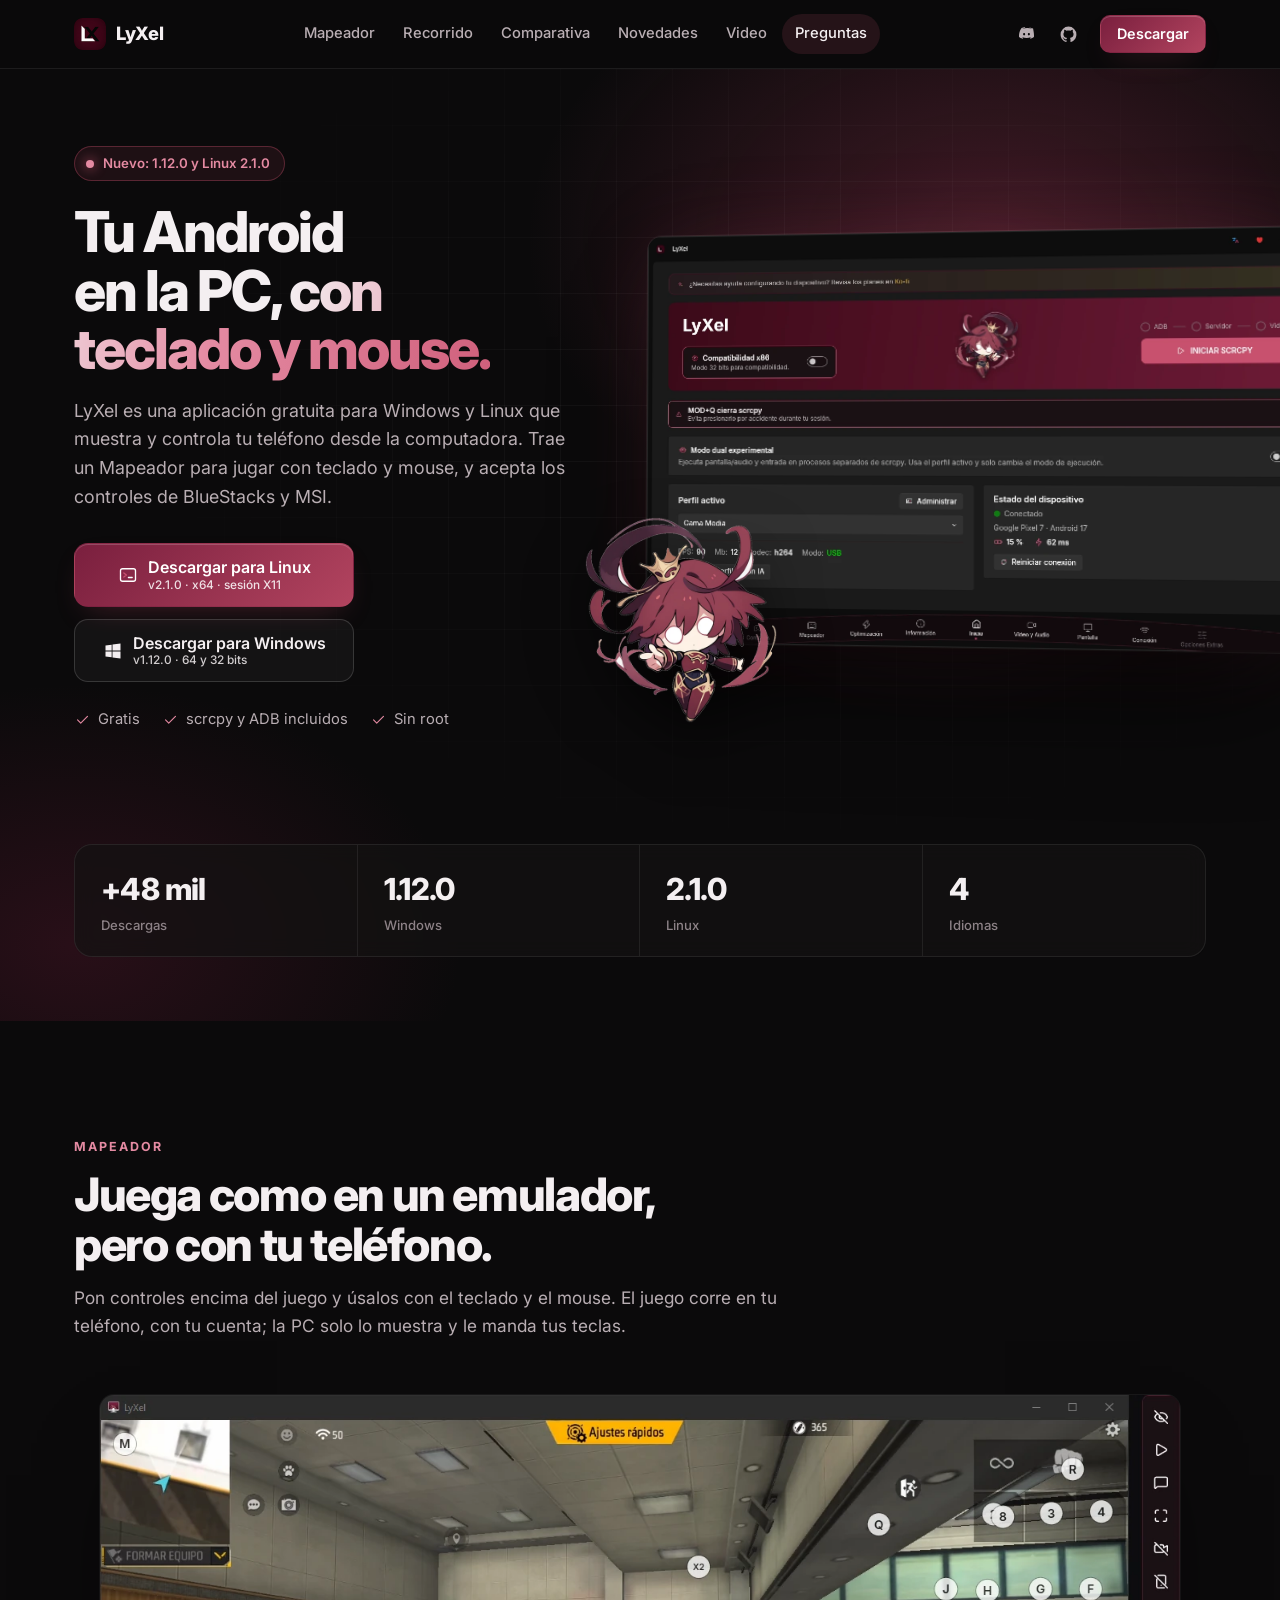
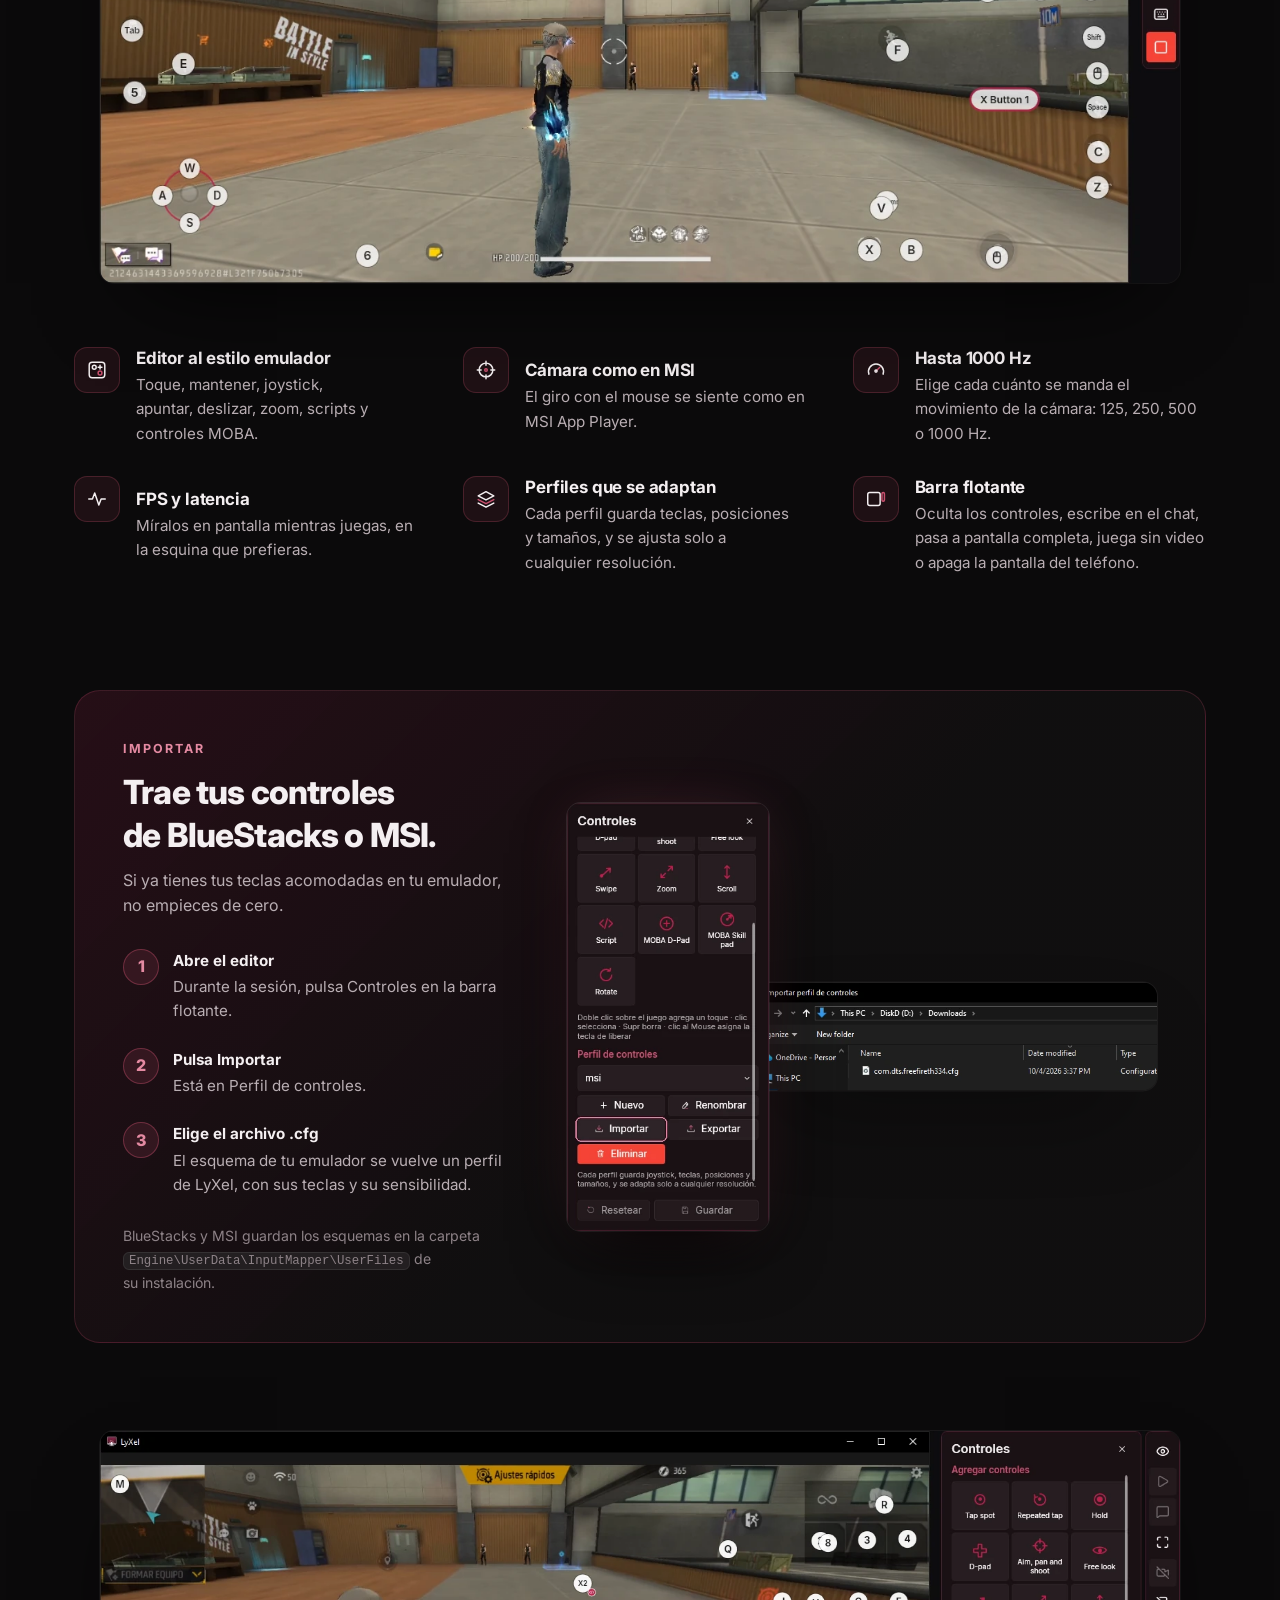
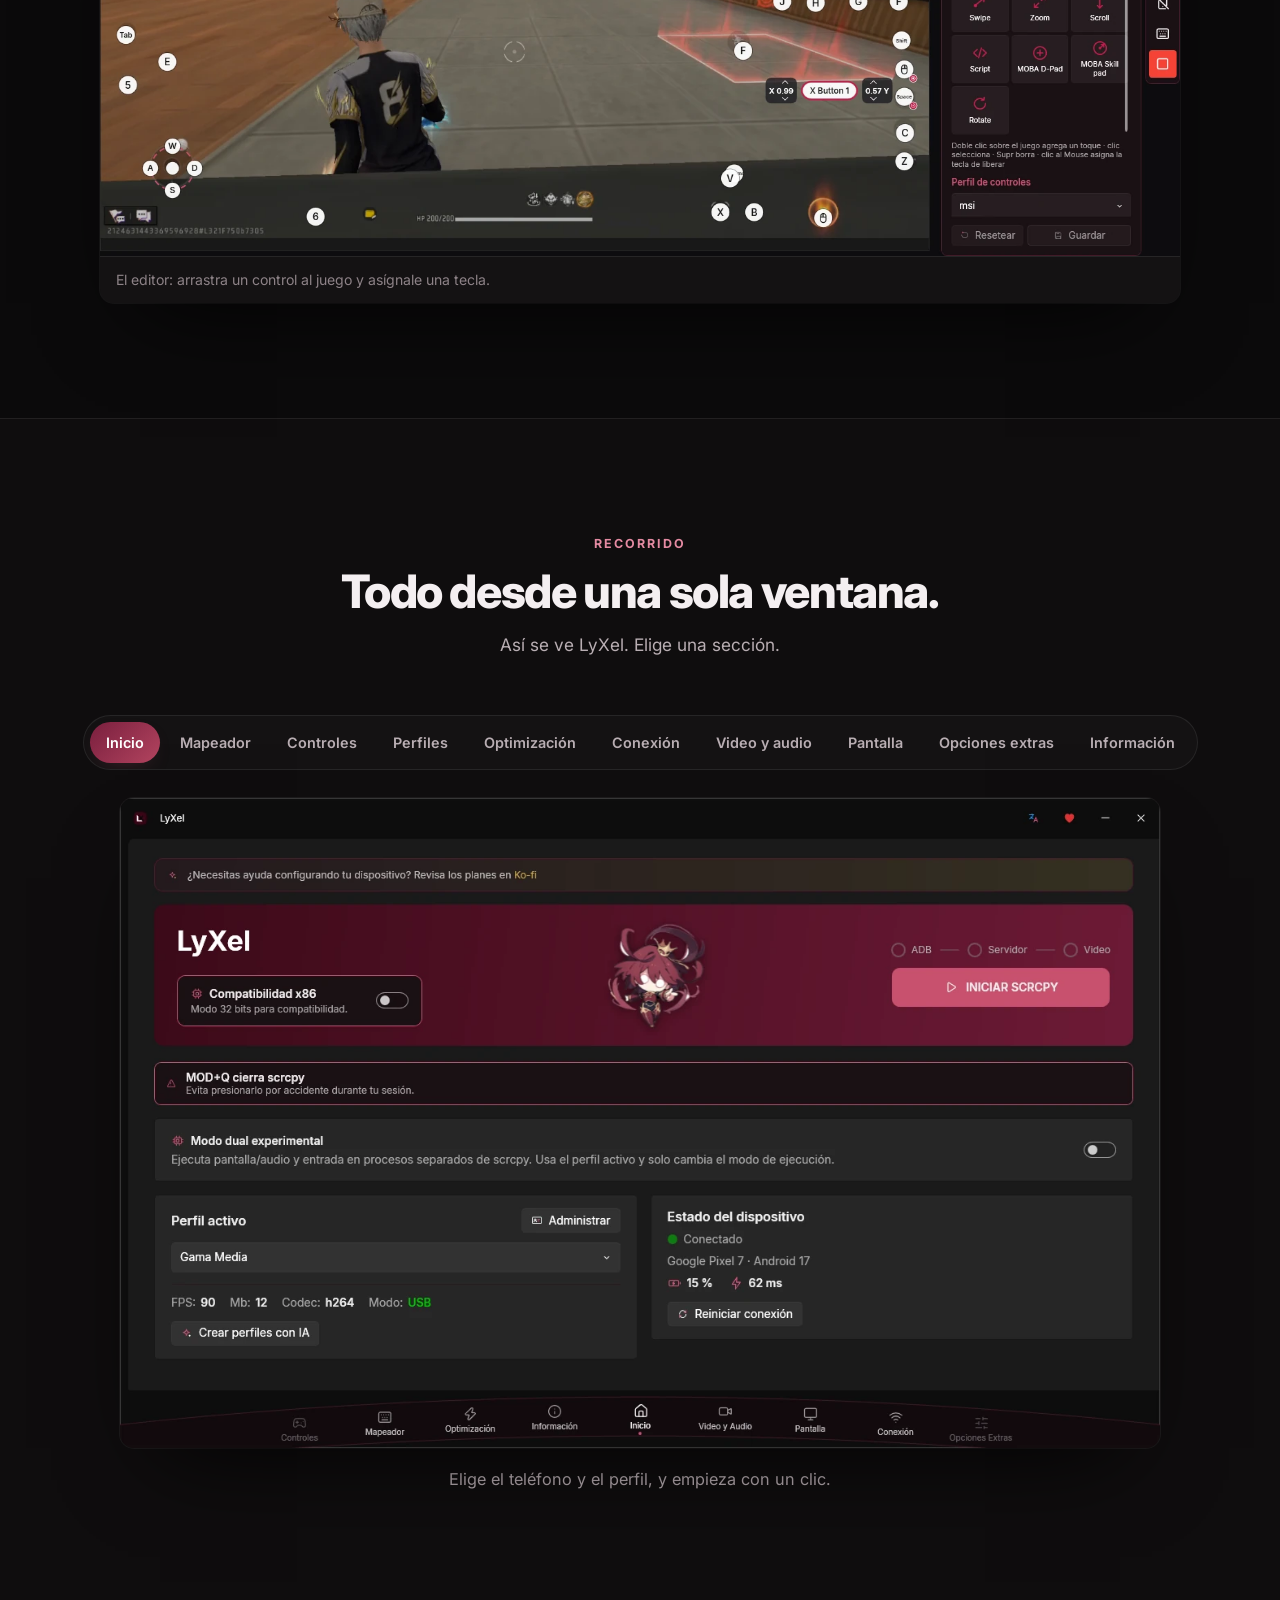
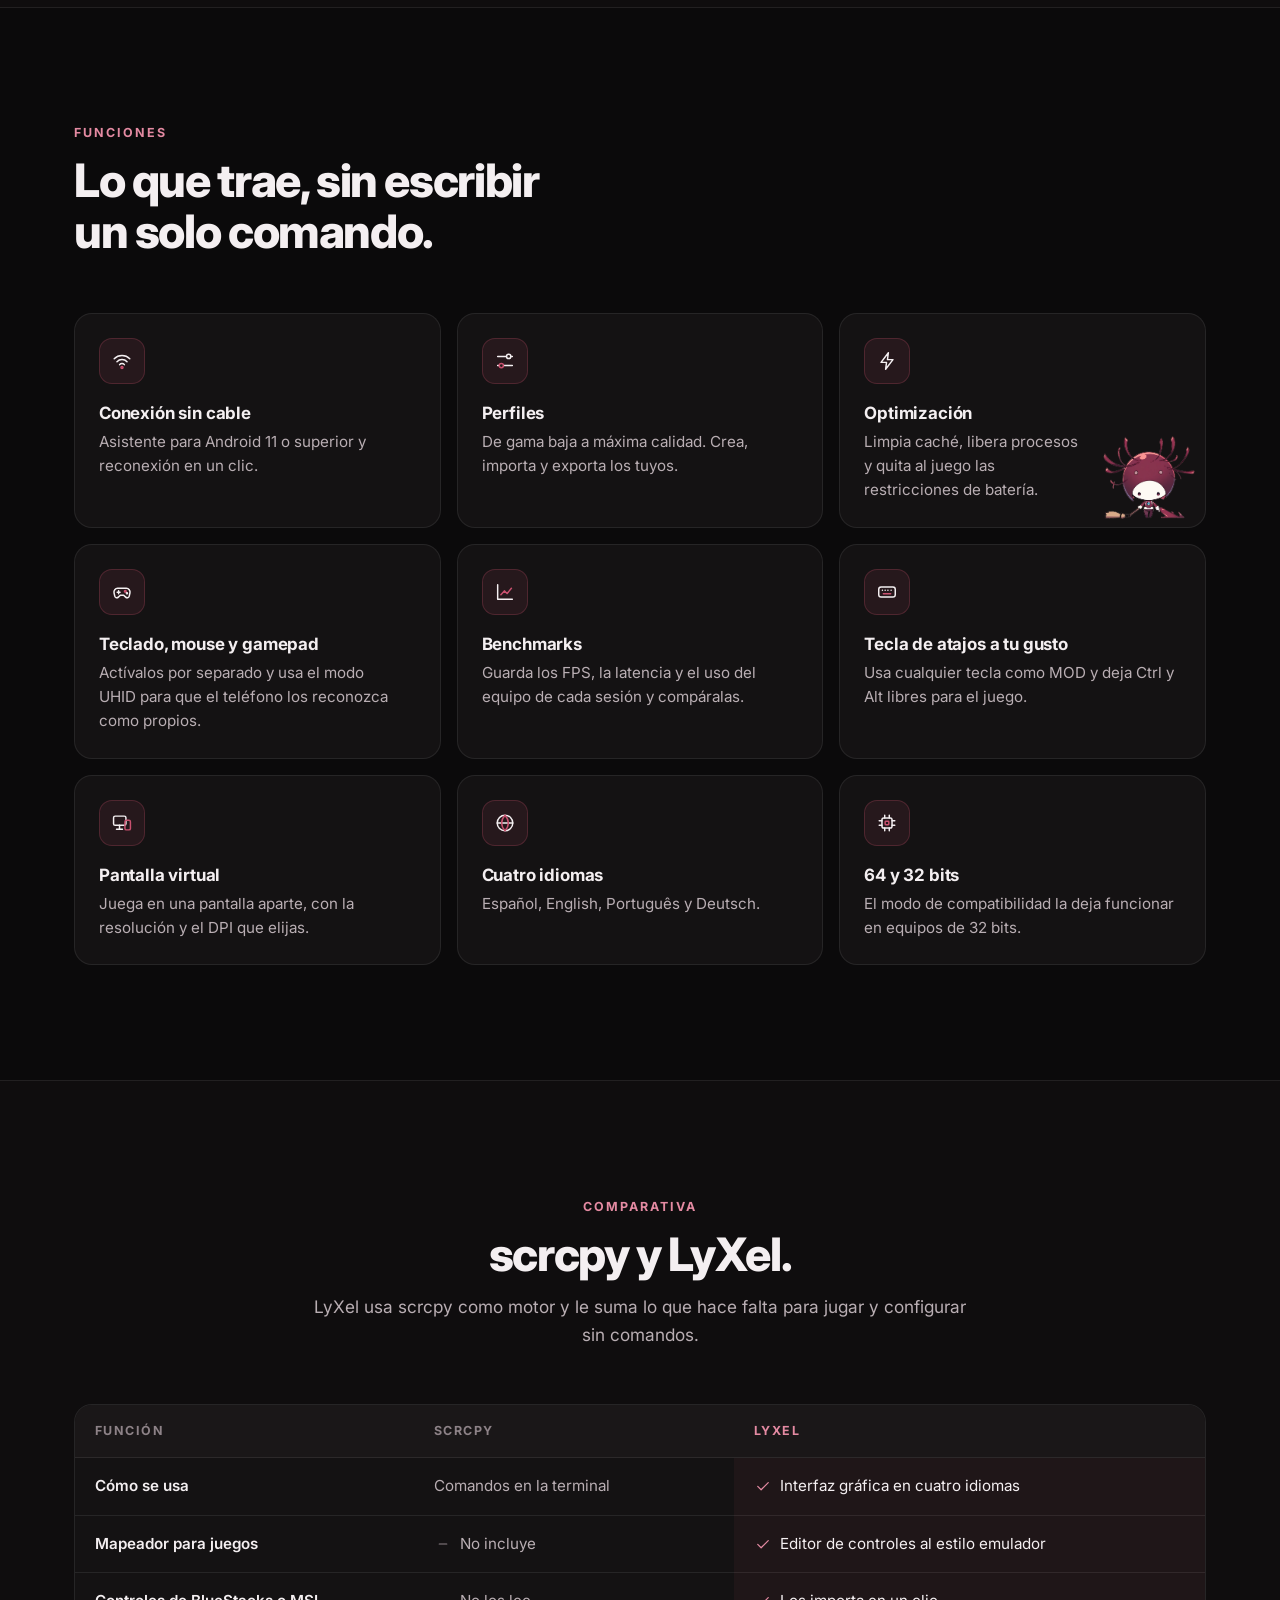
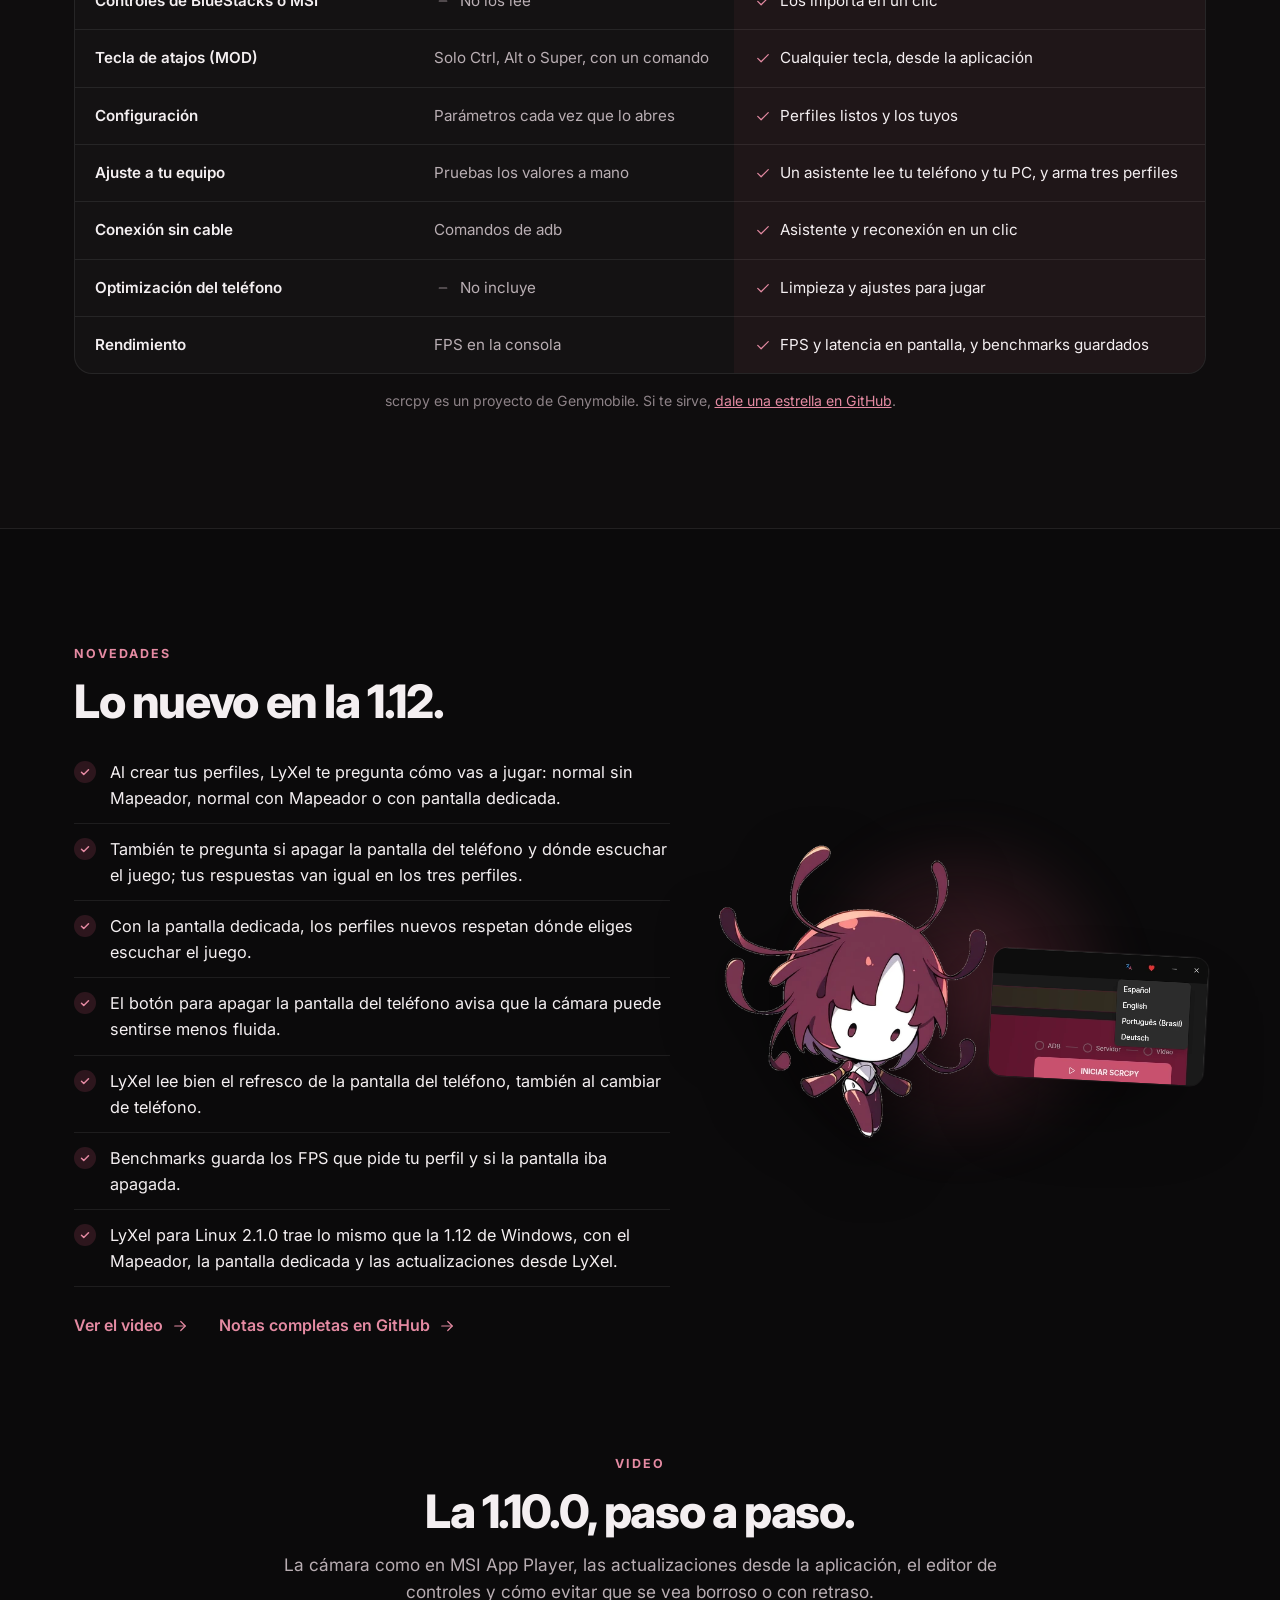
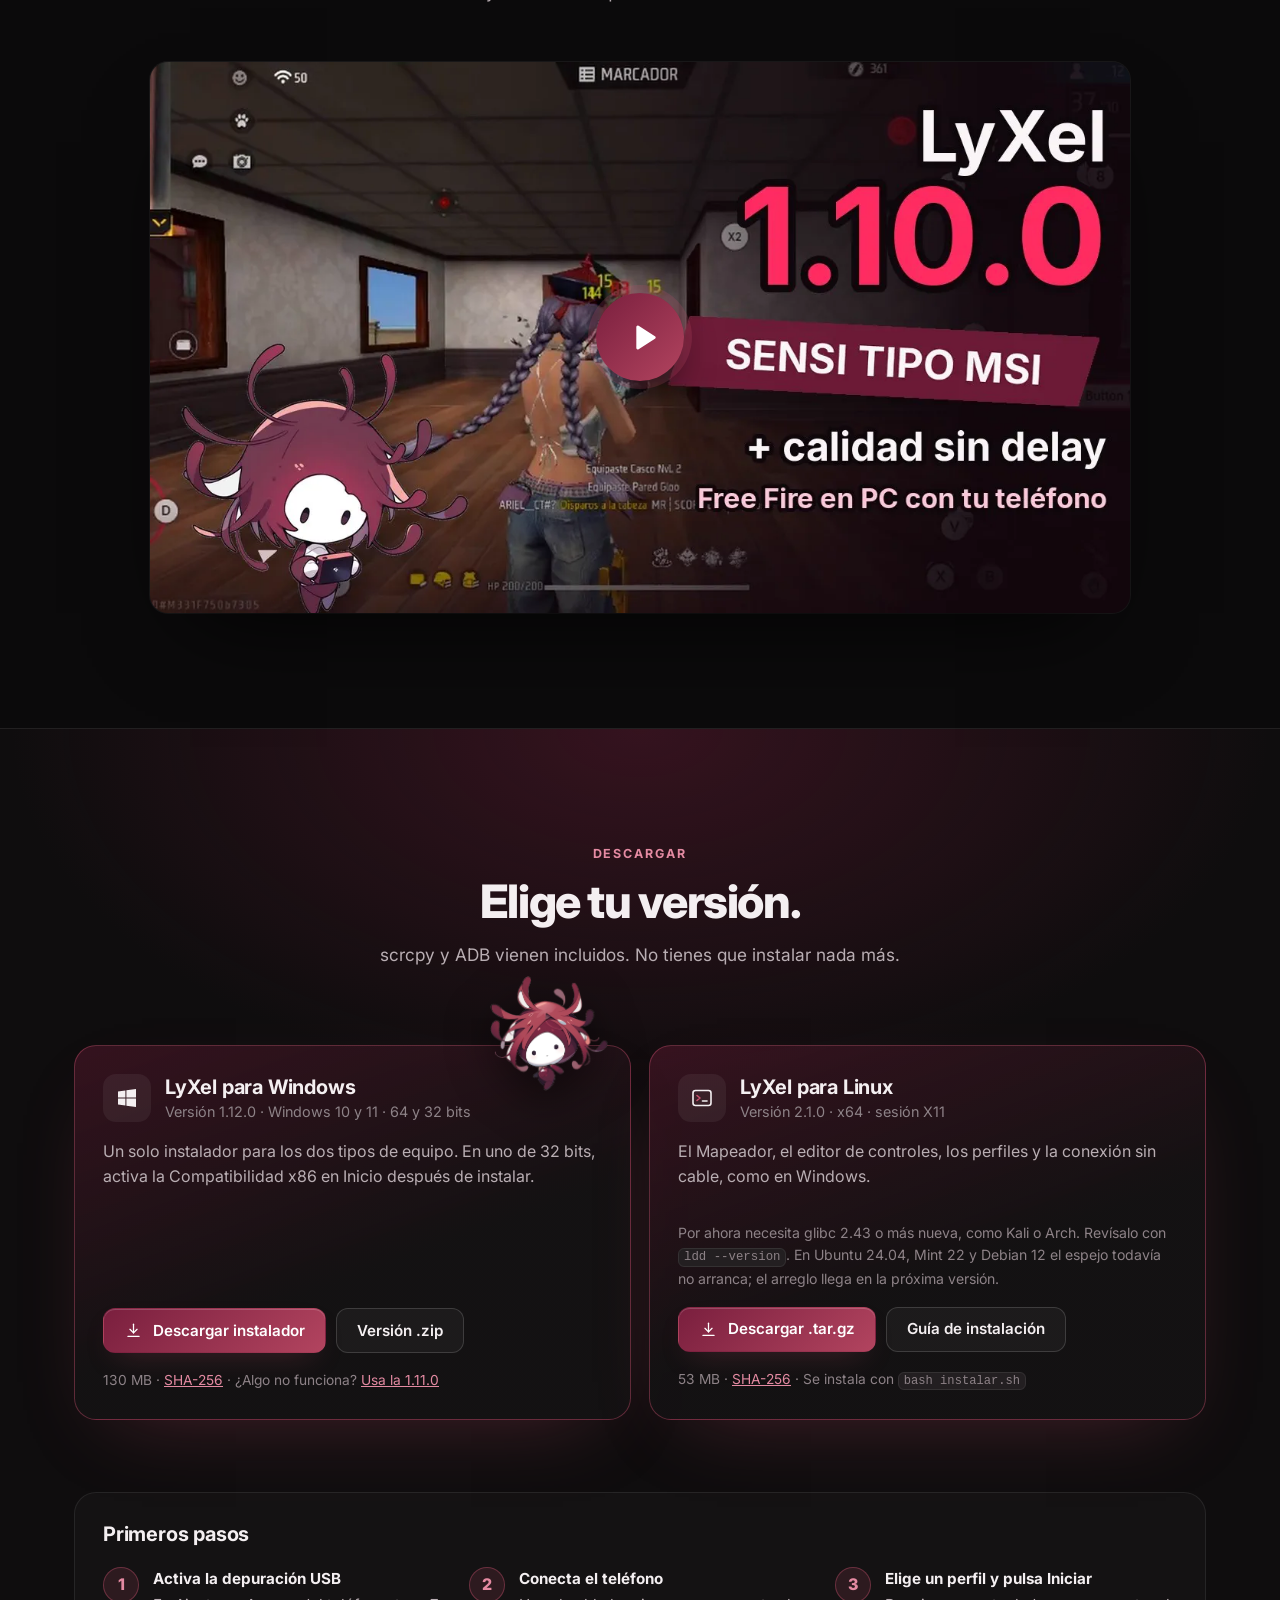
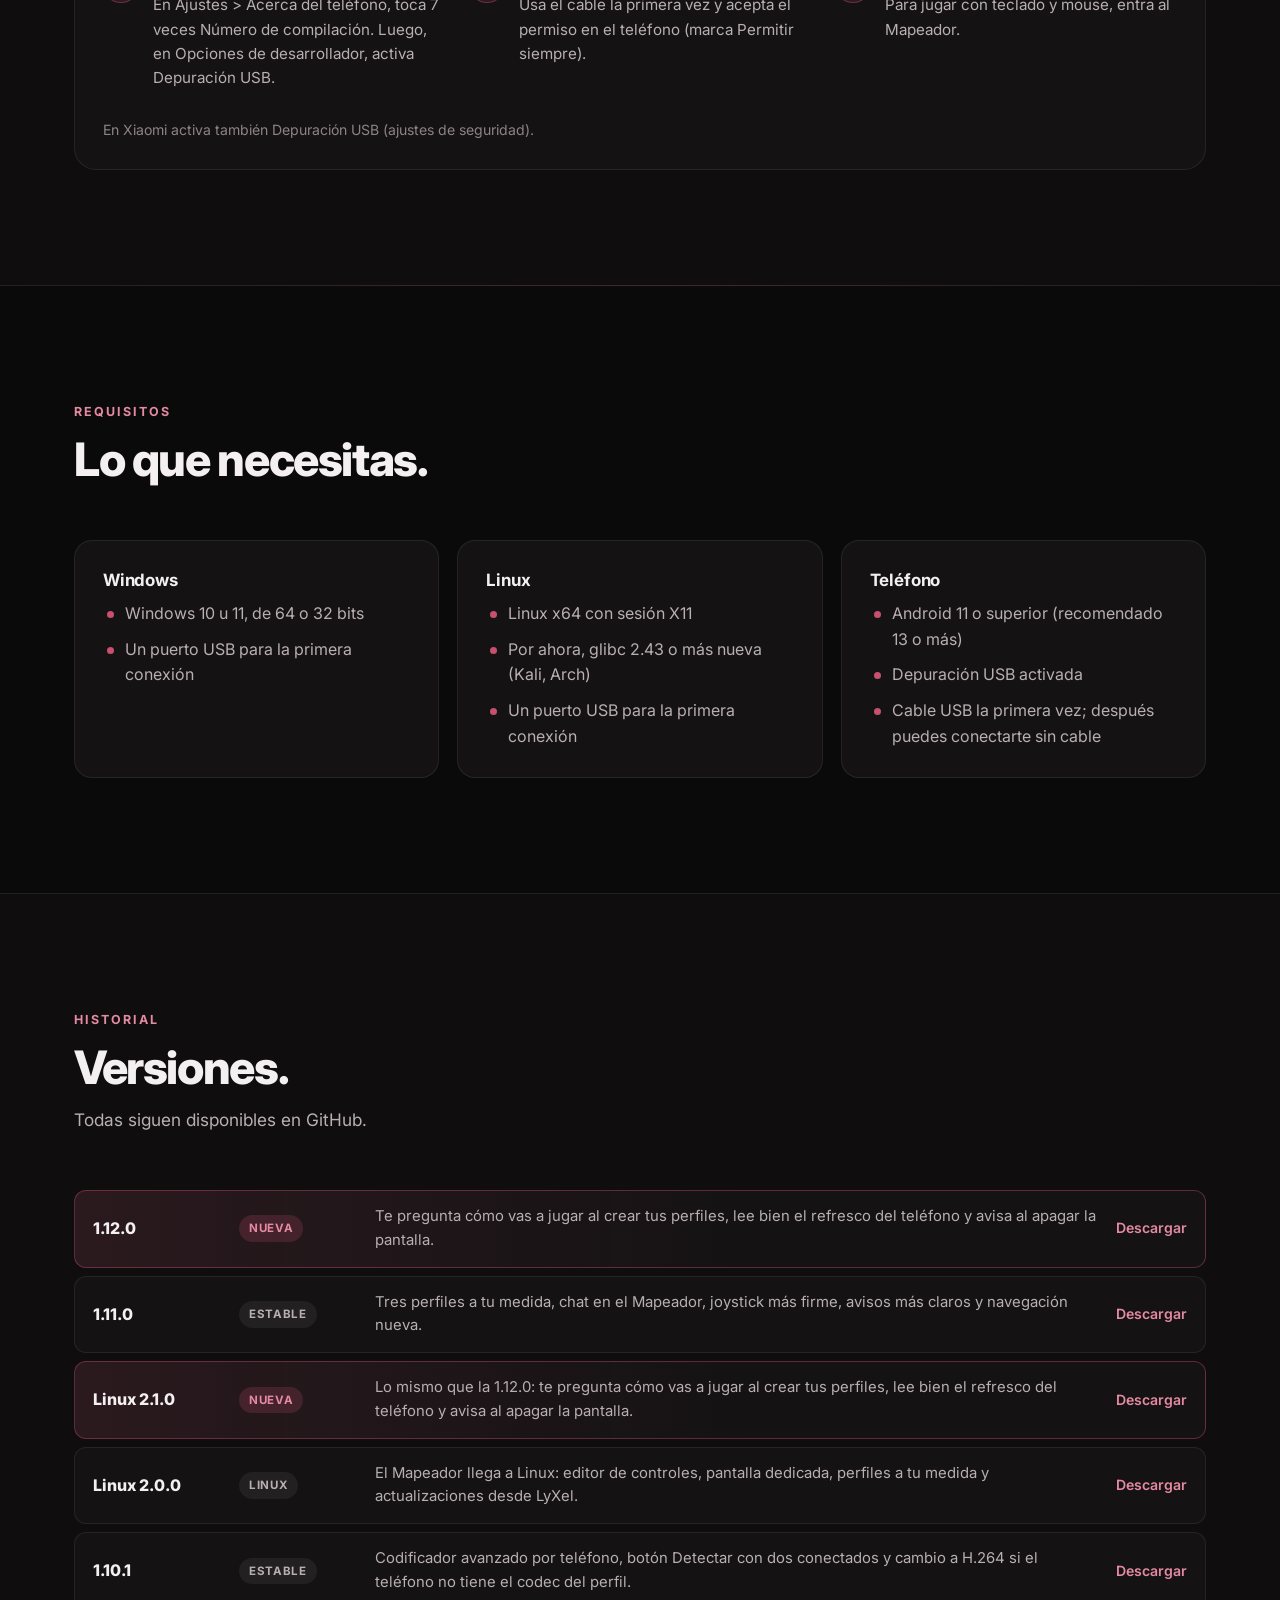
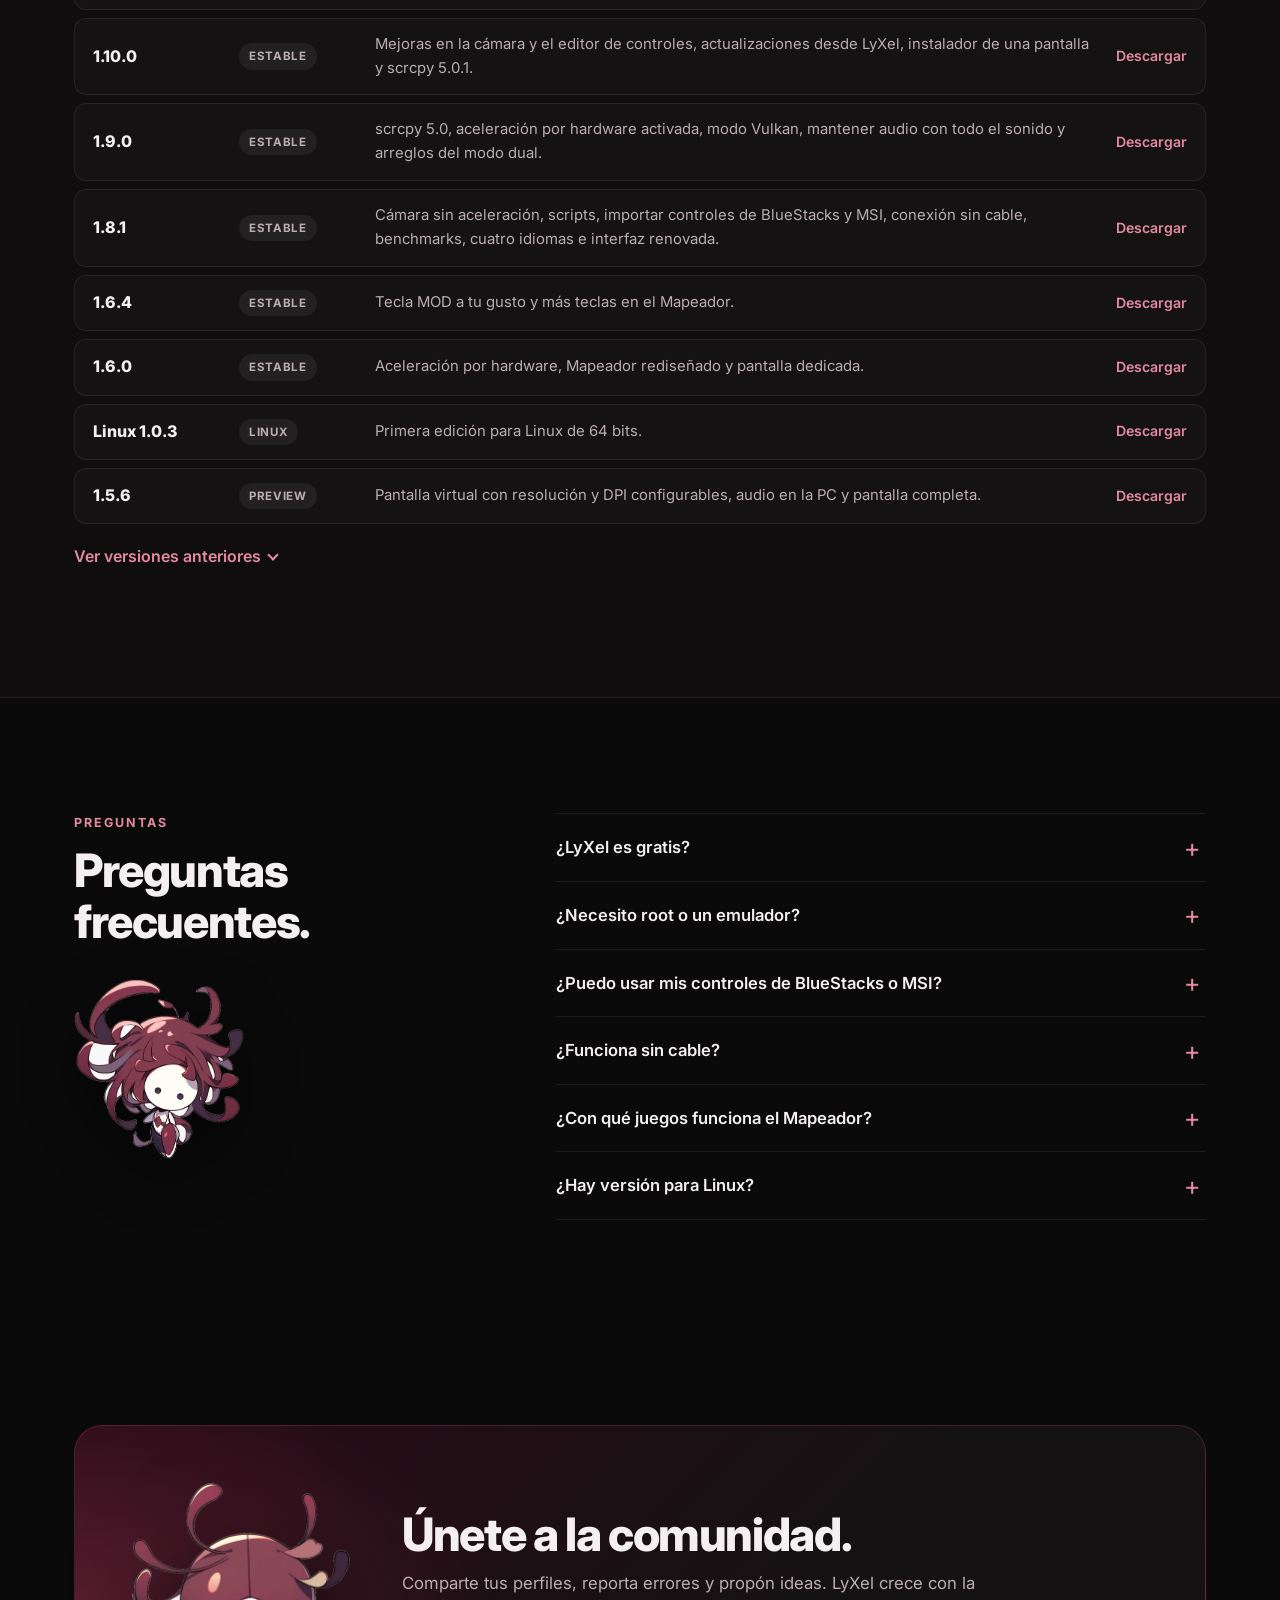
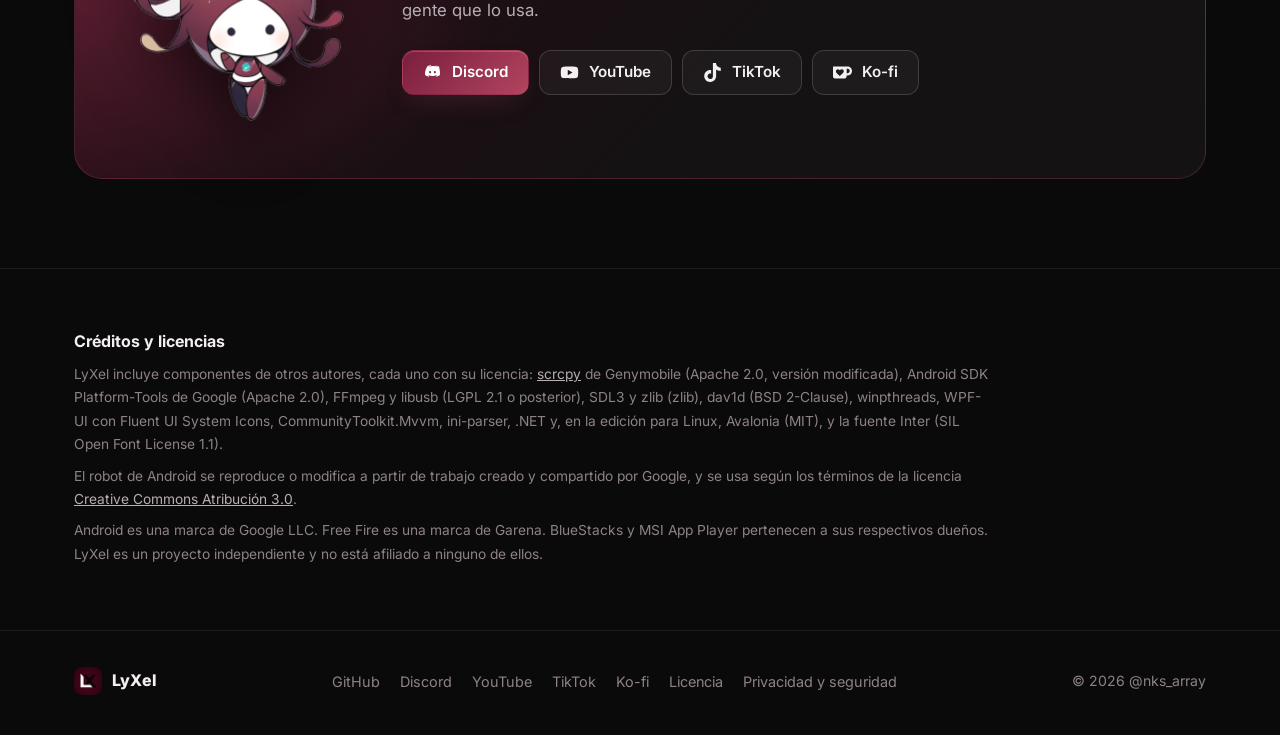
==== commit 4b5b5613: "Linux: aviso temporal de glibc 2.43" ====
--- a/docs/index.html
+++ b/docs/index.html
@@ -458,7 +458,8 @@
                 <p>Versión 2.1.0 · x64 · sesión X11</p>
               </div>
             </div>
-            <p>El Mapeador, el editor de controles, los perfiles y la conexión sin cable, como en Windows. Para Ubuntu 22.04+, Debian 12+, Fedora, Arch y derivadas.</p>
+            <p>El Mapeador, el editor de controles, los perfiles y la conexión sin cable, como en Windows.</p>
+            <p class="nota">Por ahora necesita glibc 2.43 o más nueva, como Kali o Arch. Revísalo con <code>ldd --version</code>. En Ubuntu 24.04, Mint 22 y Debian 12 el espejo todavía no arranca; el arreglo llega en la próxima versión.</p>
             <div class="descarga-botones">
               <a class="btn btn-primario" href="https://github.com/sudoNks/Lyxel/releases/download/linux-v2.1.0/lyxel-v2.1.0-linux-x64.tar.gz">
                 <svg class="ico ico-trazo"><use href="#i-descargar"/></svg>Descargar .tar.gz
@@ -499,7 +500,7 @@
             <h3>Linux</h3>
             <ul>
               <li>Linux x64 con sesión X11</li>
-              <li>Ubuntu 22.04+, Debian 12+, Fedora, Arch y derivadas</li>
+              <li>Por ahora, glibc 2.43 o más nueva (Kali, Arch)</li>
               <li>Un puerto USB para la primera conexión</li>
             </ul>
           </div>
@@ -585,7 +586,7 @@
           </details>
           <details>
             <summary>¿Hay versión para Linux?</summary>
-            <p>Sí. LyXel para Linux 2.1.0 trae el Mapeador, el editor de controles, los perfiles y la conexión sin cable. Funciona con sesión X11 en Ubuntu, Debian, Fedora, Arch y sus derivadas. <a href="#descargar-linux">Descárgala aquí</a>.</p>
+            <p>Sí. LyXel para Linux 2.1.0 trae el Mapeador, el editor de controles, los perfiles y la conexión sin cable. Funciona con sesión X11. Por ahora necesita glibc 2.43 o más nueva, como Kali o Arch; para Ubuntu, Mint y Debian el arreglo llega en la próxima versión. <a href="#descargar-linux">Descárgala aquí</a>.</p>
           </details>
         </div>
       </div>
--- a/docs/assets/css/sections.css
+++ b/docs/assets/css/sections.css
@@ -442,6 +442,8 @@
 
 .descarga-pie { color: var(--texto-tenue); font-size: 0.86rem; }
 
+.descarga code { white-space: nowrap; overflow-wrap: normal; }
+
 .descarga-mascota {
   position: absolute;
   top: -70px;
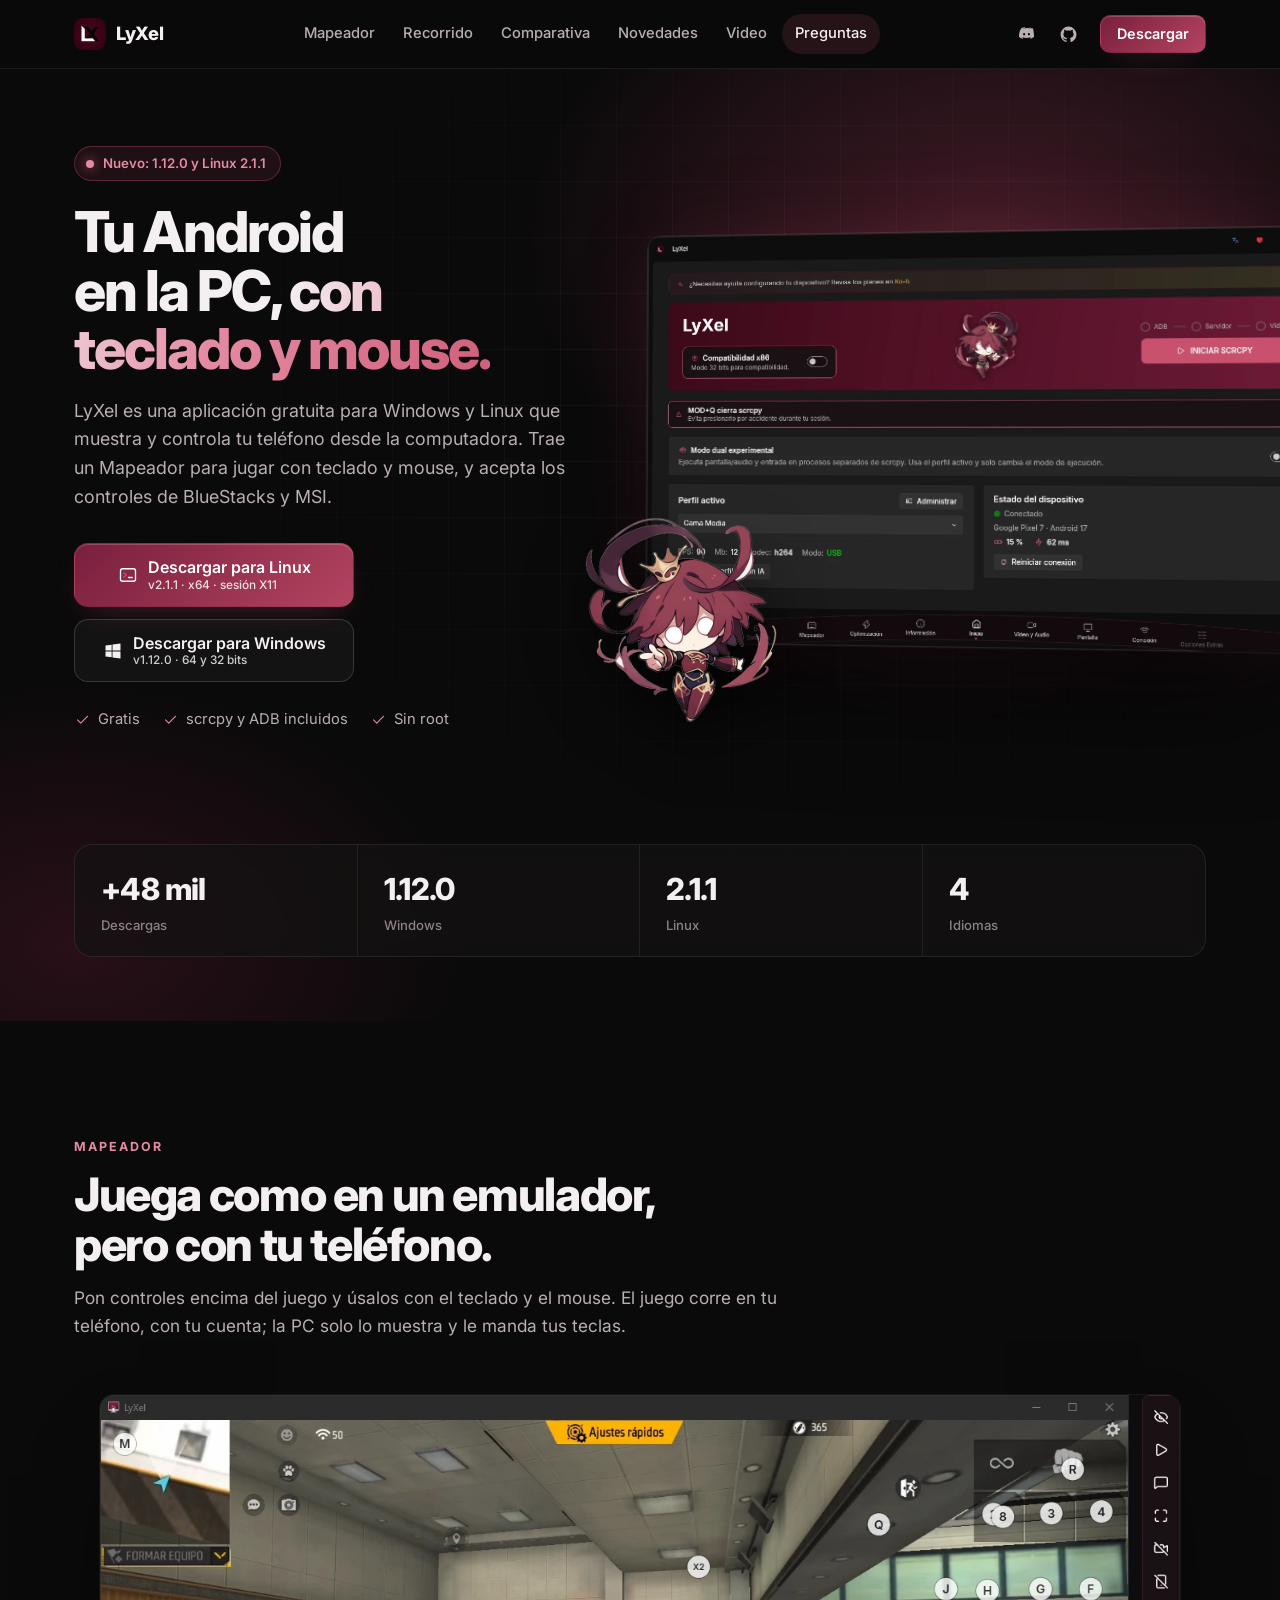
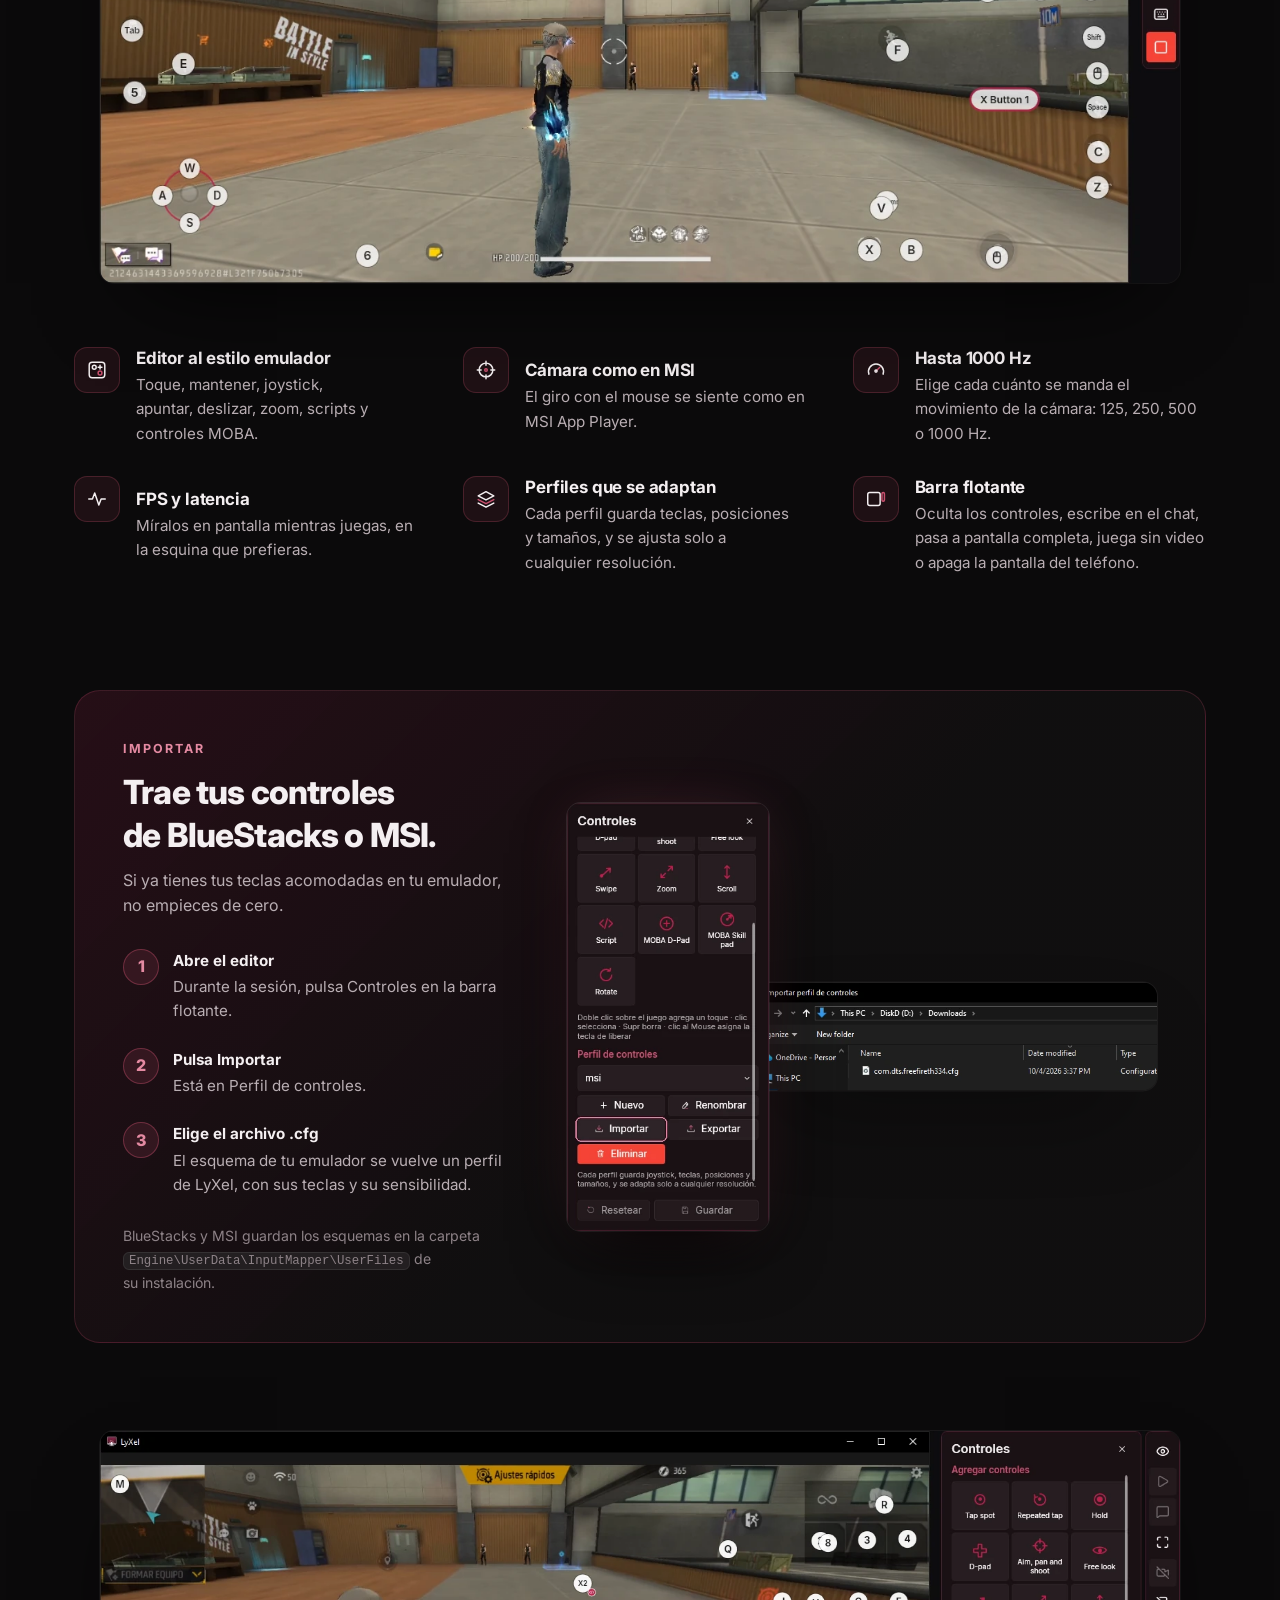
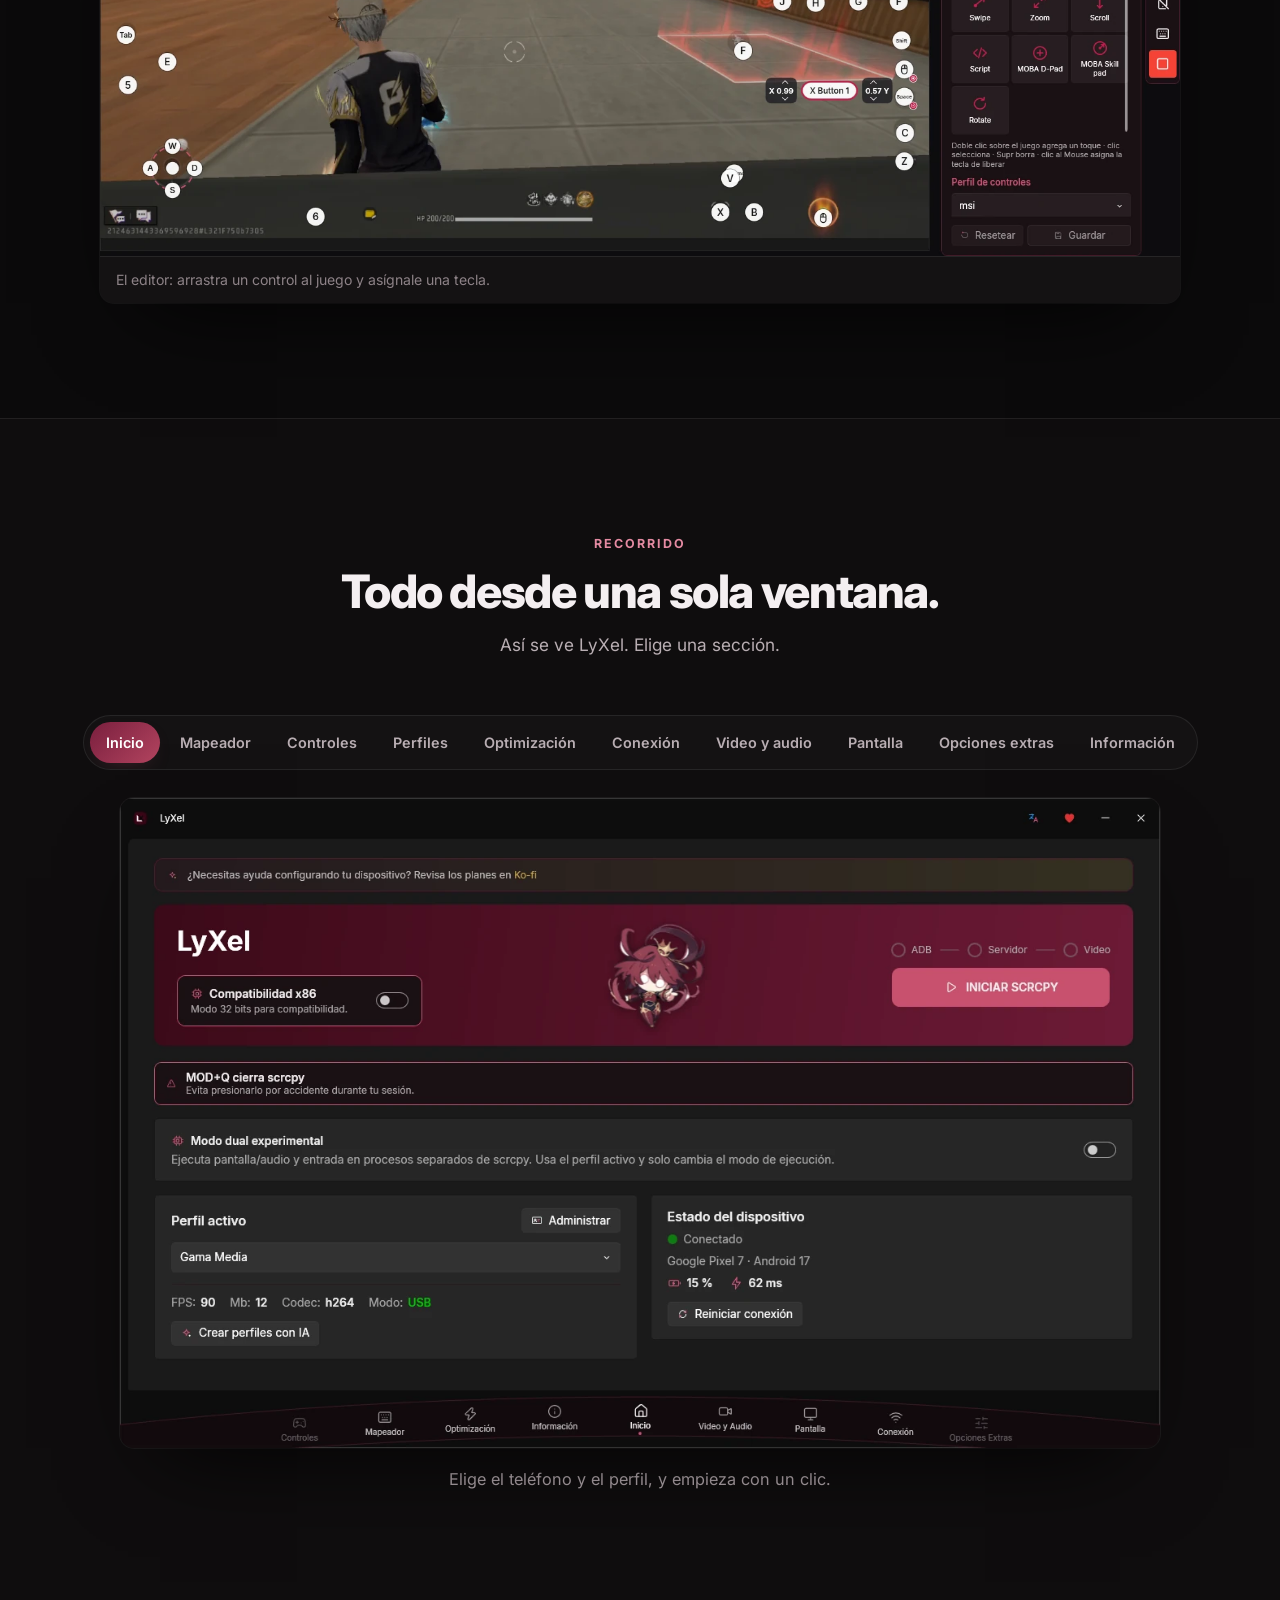
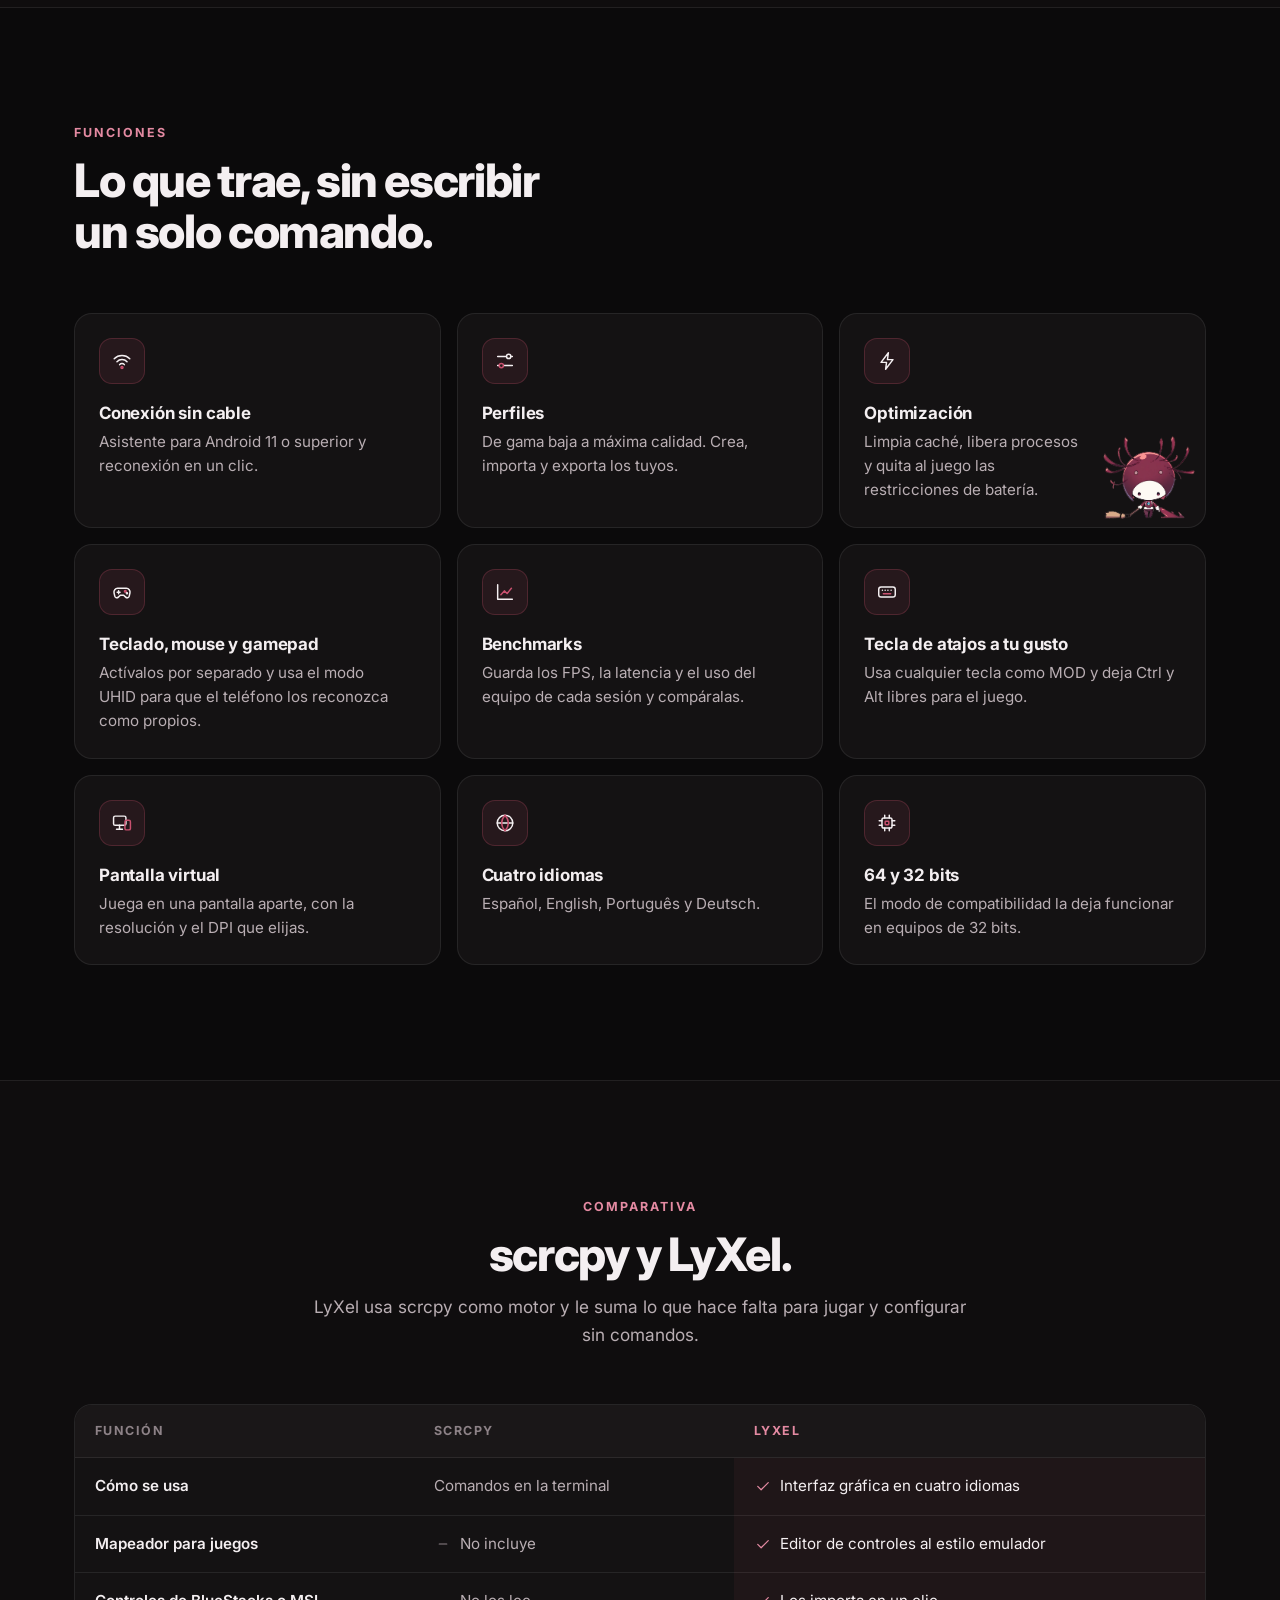
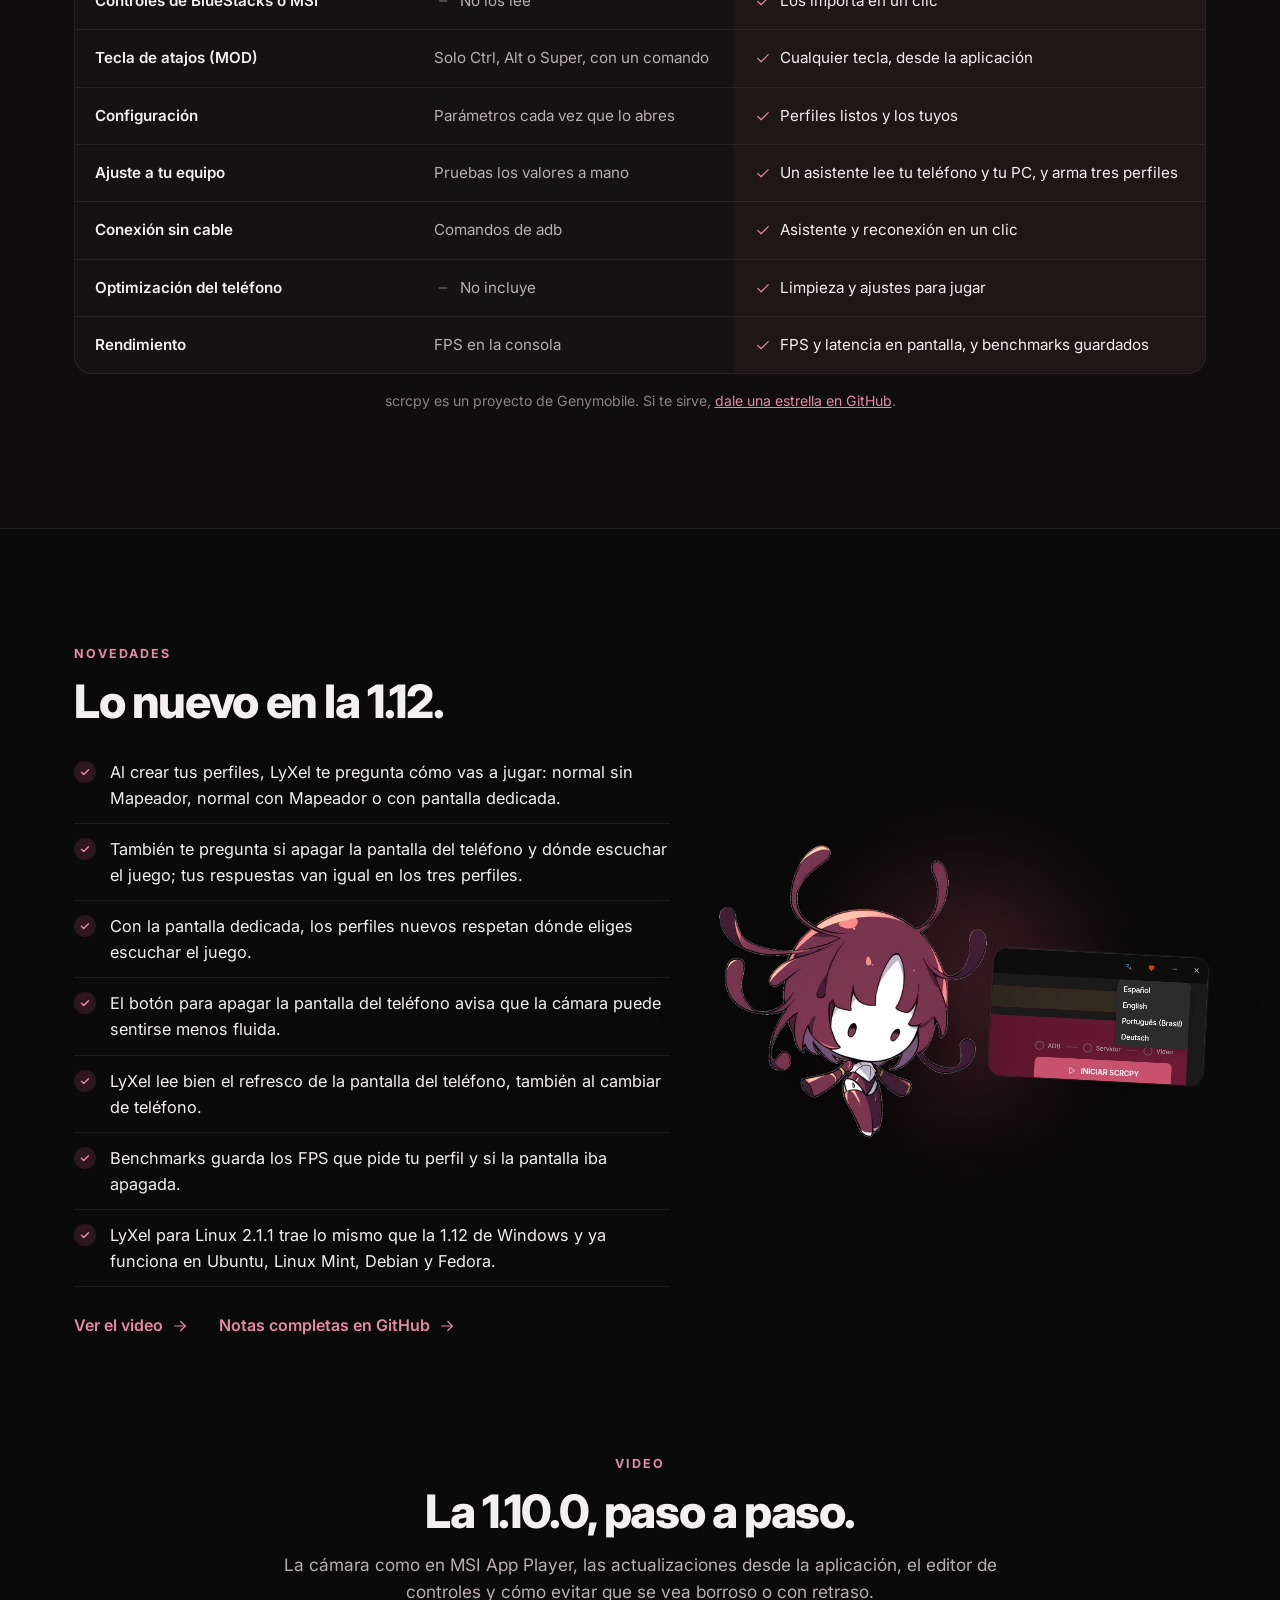
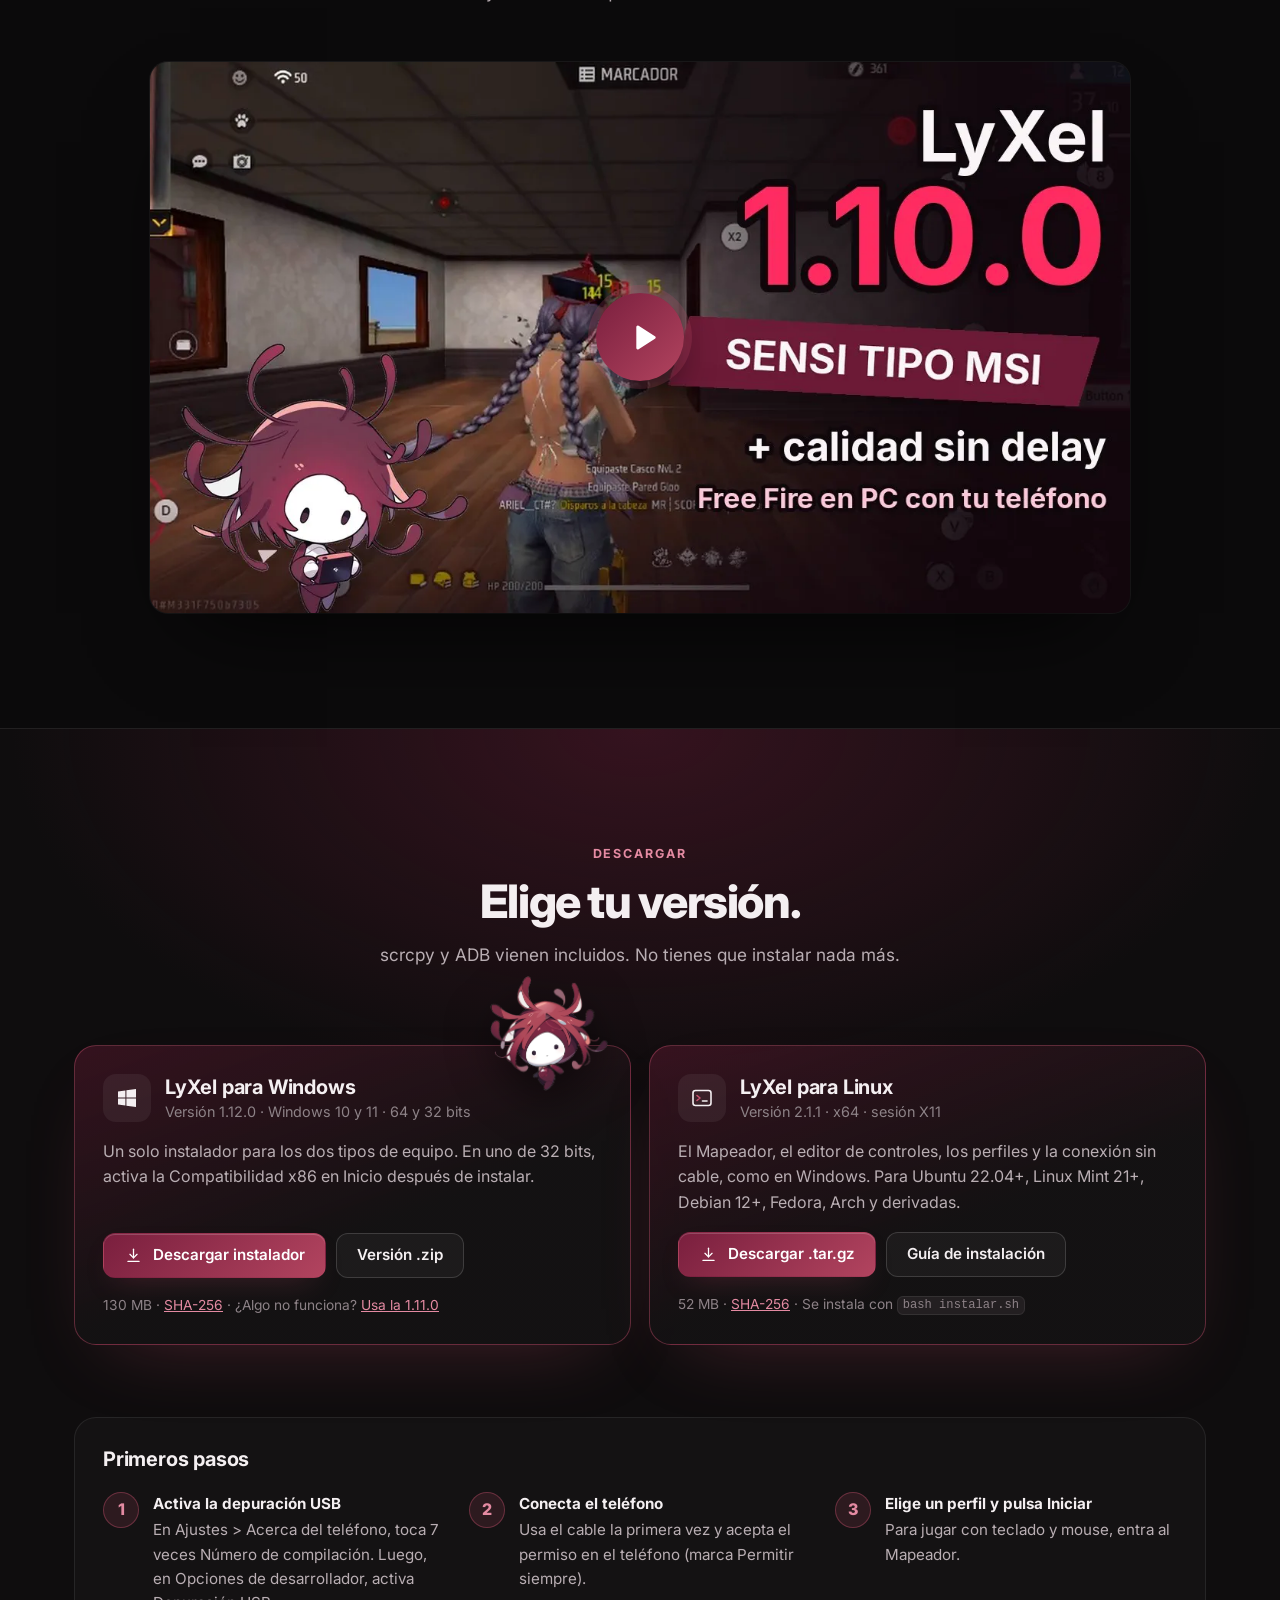
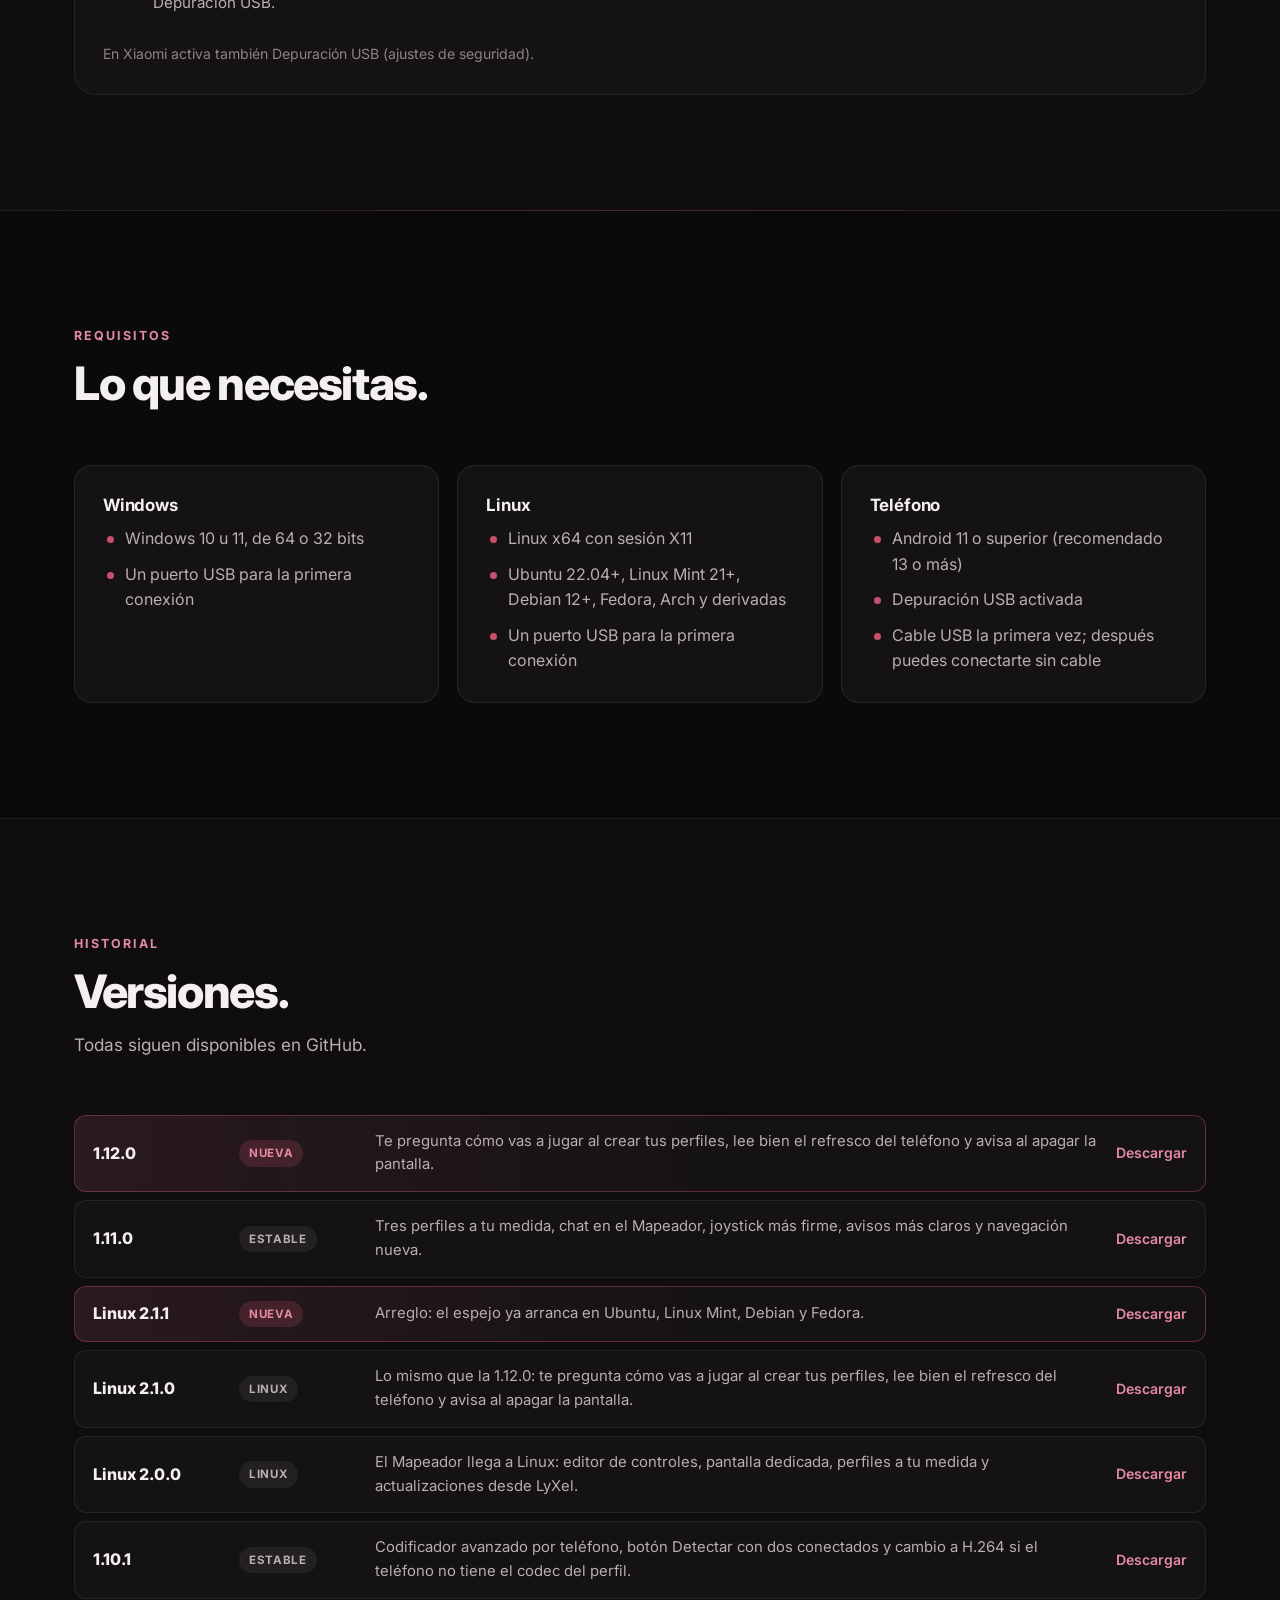
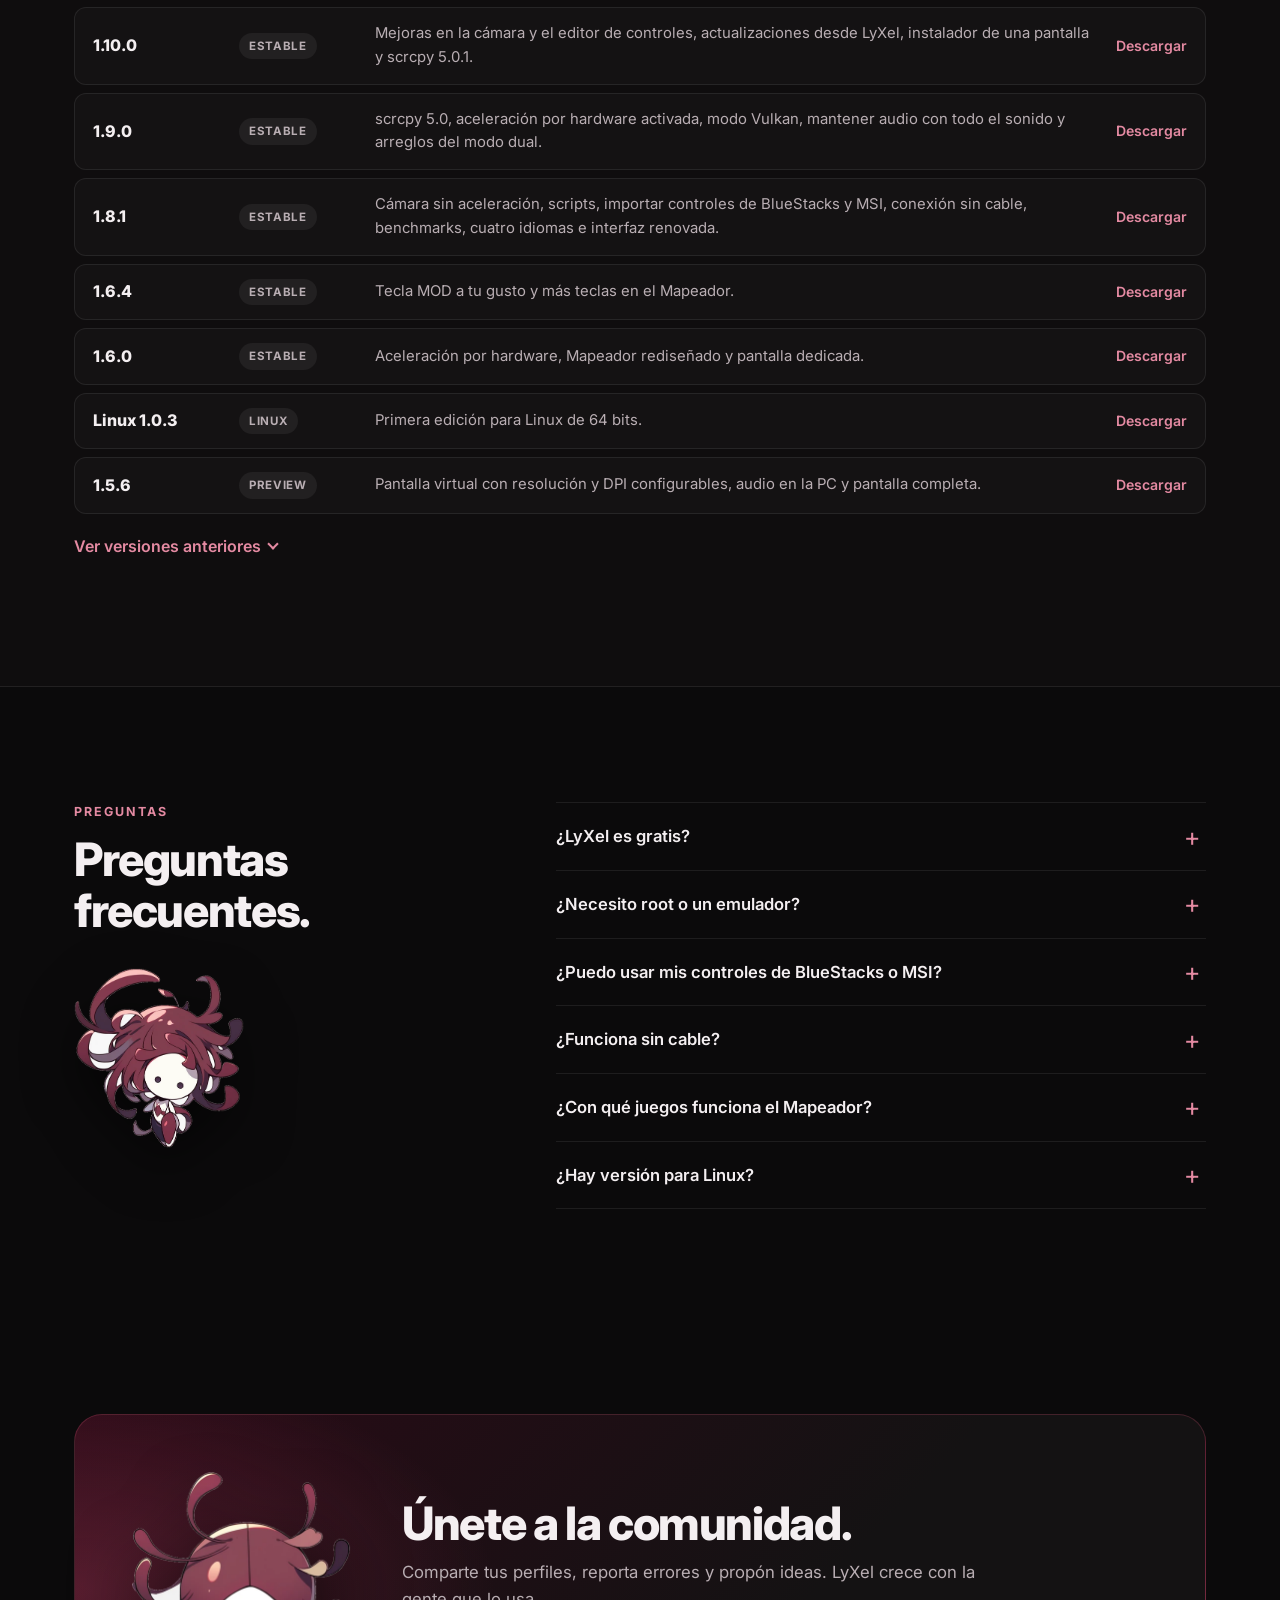
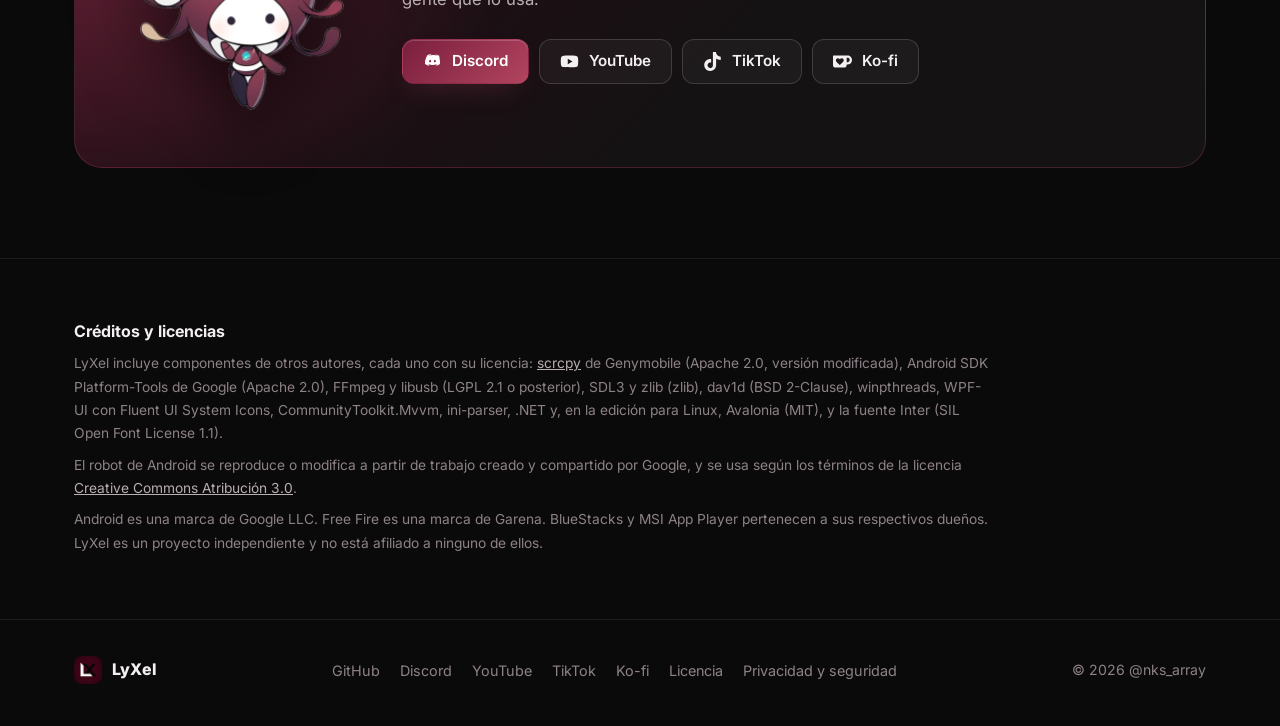
==== commit d3b97931: "Linux 2.1.1" ====
--- a/docs/index.html
+++ b/docs/index.html
@@ -145,7 +145,7 @@
       <div class="hero-fondo" aria-hidden="true"></div>
       <div class="contenedor hero-in">
         <div class="hero-texto">
-          <a class="chip chip-nuevo" href="#novedades"><span class="punto"></span>Nuevo: 1.12.0 y Linux 2.1.0</a>
+          <a class="chip chip-nuevo" href="#novedades"><span class="punto"></span>Nuevo: 1.12.0 y Linux 2.1.1</a>
           <h1 id="hero-titulo">Tu Android en la PC, <span class="degradado">con teclado y mouse.</span></h1>
           <p class="hero-lead">LyXel es una aplicación gratuita para Windows y Linux que muestra y controla tu teléfono desde la computadora. Trae un Mapeador para jugar con teclado y mouse, y acepta los controles de BlueStacks y MSI.</p>
           <div class="hero-botones">
@@ -155,7 +155,7 @@
             </a>
             <a class="btn btn-secundario btn-grande" href="#descargar-linux" data-so="linux">
               <svg class="ico ico-trazo"><use href="#i-terminal"/></svg>
-              <span>Descargar para Linux<small>v2.1.0 · x64 · sesión X11</small></span>
+              <span>Descargar para Linux<small>v2.1.1 · x64 · sesión X11</small></span>
             </a>
           </div>
           <ul class="hero-datos">
@@ -177,7 +177,7 @@
         <dl class="cifras">
           <div><dt>Descargas</dt><dd id="cifra-descargas">+48 mil</dd></div>
           <div><dt>Windows</dt><dd>1.12.0</dd></div>
-          <div><dt>Linux</dt><dd>2.1.0</dd></div>
+          <div><dt>Linux</dt><dd>2.1.1</dd></div>
           <div><dt>Idiomas</dt><dd>4</dd></div>
         </dl>
       </div>
@@ -390,7 +390,7 @@
             <li>El botón para apagar la pantalla del teléfono avisa que la cámara puede sentirse menos fluida.</li>
             <li>LyXel lee bien el refresco de la pantalla del teléfono, también al cambiar de teléfono.</li>
             <li>Benchmarks guarda los FPS que pide tu perfil y si la pantalla iba apagada.</li>
-            <li>LyXel para Linux 2.1.0 trae lo mismo que la 1.12 de Windows, con el Mapeador, la pantalla dedicada y las actualizaciones desde LyXel.</li>
+            <li>LyXel para Linux 2.1.1 trae lo mismo que la 1.12 de Windows y ya funciona en Ubuntu, Linux Mint, Debian y Fedora.</li>
           </ul>
           <div class="novedades-enlaces">
             <a class="enlace-flecha" href="#video">Ver el video<svg class="ico ico-trazo"><use href="#i-flecha"/></svg></a>
@@ -455,18 +455,17 @@
               <svg class="ico ico-trazo"><use href="#i-terminal"/></svg>
               <div>
                 <h3>LyXel para Linux</h3>
-                <p>Versión 2.1.0 · x64 · sesión X11</p>
+                <p>Versión 2.1.1 · x64 · sesión X11</p>
               </div>
             </div>
-            <p>El Mapeador, el editor de controles, los perfiles y la conexión sin cable, como en Windows.</p>
-            <p class="nota">Por ahora necesita glibc 2.43 o más nueva, como Kali o Arch. Revísalo con <code>ldd --version</code>. En Ubuntu 24.04, Mint 22 y Debian 12 el espejo todavía no arranca; el arreglo llega en la próxima versión.</p>
+            <p>El Mapeador, el editor de controles, los perfiles y la conexión sin cable, como en Windows. Para Ubuntu 22.04+, Linux Mint 21+, Debian 12+, Fedora, Arch y derivadas.</p>
             <div class="descarga-botones">
-              <a class="btn btn-primario" href="https://github.com/sudoNks/Lyxel/releases/download/linux-v2.1.0/lyxel-v2.1.0-linux-x64.tar.gz">
+              <a class="btn btn-primario" href="https://github.com/sudoNks/Lyxel/releases/download/linux-v2.1.1/lyxel-v2.1.1-linux-x64.tar.gz">
                 <svg class="ico ico-trazo"><use href="#i-descargar"/></svg>Descargar .tar.gz
               </a>
               <a class="btn btn-secundario" href="https://github.com/sudoNks/Lyxel#lyxel-para-linux">Guía de instalación</a>
             </div>
-            <p class="descarga-pie">53 MB · <a href="https://github.com/sudoNks/Lyxel/releases/download/linux-v2.1.0/SHA256SUMS.txt">SHA-256</a> · Se instala con <code>bash instalar.sh</code></p>
+            <p class="descarga-pie">52 MB · <a href="https://github.com/sudoNks/Lyxel/releases/download/linux-v2.1.1/SHA256SUMS.txt">SHA-256</a> · Se instala con <code>bash instalar.sh</code></p>
           </article>
         </div>
 
@@ -500,7 +499,7 @@
             <h3>Linux</h3>
             <ul>
               <li>Linux x64 con sesión X11</li>
-              <li>Por ahora, glibc 2.43 o más nueva (Kali, Arch)</li>
+              <li>Ubuntu 22.04+, Linux Mint 21+, Debian 12+, Fedora, Arch y derivadas</li>
               <li>Un puerto USB para la primera conexión</li>
             </ul>
           </div>
@@ -526,7 +525,8 @@
         <ul class="versiones revelar">
           <li class="version-actual"><span class="v">1.12.0</span><span class="tipo tipo-nueva">Nueva</span><span class="desc">Te pregunta cómo vas a jugar al crear tus perfiles, lee bien el refresco del teléfono y avisa al apagar la pantalla.</span><a href="https://github.com/sudoNks/Lyxel/releases/tag/v1.12.0">Descargar</a></li>
           <li><span class="v">1.11.0</span><span class="tipo">Estable</span><span class="desc">Tres perfiles a tu medida, chat en el Mapeador, joystick más firme, avisos más claros y navegación nueva.</span><a href="https://github.com/sudoNks/Lyxel/releases/tag/v1.11.0">Descargar</a></li>
-          <li class="version-actual"><span class="v">Linux 2.1.0</span><span class="tipo tipo-nueva">Nueva</span><span class="desc">Lo mismo que la 1.12.0: te pregunta cómo vas a jugar al crear tus perfiles, lee bien el refresco del teléfono y avisa al apagar la pantalla.</span><a href="https://github.com/sudoNks/Lyxel/releases/tag/linux-v2.1.0">Descargar</a></li>
+          <li class="version-actual"><span class="v">Linux 2.1.1</span><span class="tipo tipo-nueva">Nueva</span><span class="desc">Arreglo: el espejo ya arranca en Ubuntu, Linux Mint, Debian y Fedora.</span><a href="https://github.com/sudoNks/Lyxel/releases/tag/linux-v2.1.1">Descargar</a></li>
+          <li><span class="v">Linux 2.1.0</span><span class="tipo">Linux</span><span class="desc">Lo mismo que la 1.12.0: te pregunta cómo vas a jugar al crear tus perfiles, lee bien el refresco del teléfono y avisa al apagar la pantalla.</span><a href="https://github.com/sudoNks/Lyxel/releases/tag/linux-v2.1.0">Descargar</a></li>
           <li><span class="v">Linux 2.0.0</span><span class="tipo">Linux</span><span class="desc">El Mapeador llega a Linux: editor de controles, pantalla dedicada, perfiles a tu medida y actualizaciones desde LyXel.</span><a href="https://github.com/sudoNks/Lyxel/releases/tag/linux-v2.0.0">Descargar</a></li>
           <li><span class="v">1.10.1</span><span class="tipo">Estable</span><span class="desc">Codificador avanzado por teléfono, botón Detectar con dos conectados y cambio a H.264 si el teléfono no tiene el codec del perfil.</span><a href="https://github.com/sudoNks/Lyxel/releases/tag/v1.10.1">Descargar</a></li>
           <li><span class="v">1.10.0</span><span class="tipo">Estable</span><span class="desc">Mejoras en la cámara y el editor de controles, actualizaciones desde LyXel, instalador de una pantalla y scrcpy 5.0.1.</span><a href="https://github.com/sudoNks/Lyxel/releases/tag/v1.10.0">Descargar</a></li>
@@ -586,7 +586,7 @@
           </details>
           <details>
             <summary>¿Hay versión para Linux?</summary>
-            <p>Sí. LyXel para Linux 2.1.0 trae el Mapeador, el editor de controles, los perfiles y la conexión sin cable. Funciona con sesión X11. Por ahora necesita glibc 2.43 o más nueva, como Kali o Arch; para Ubuntu, Mint y Debian el arreglo llega en la próxima versión. <a href="#descargar-linux">Descárgala aquí</a>.</p>
+            <p>Sí. LyXel para Linux 2.1.1 trae el Mapeador, el editor de controles, los perfiles y la conexión sin cable. Funciona con sesión X11 en Ubuntu, Linux Mint, Debian, Fedora, Arch y sus derivadas. <a href="#descargar-linux">Descárgala aquí</a>.</p>
           </details>
         </div>
       </div>
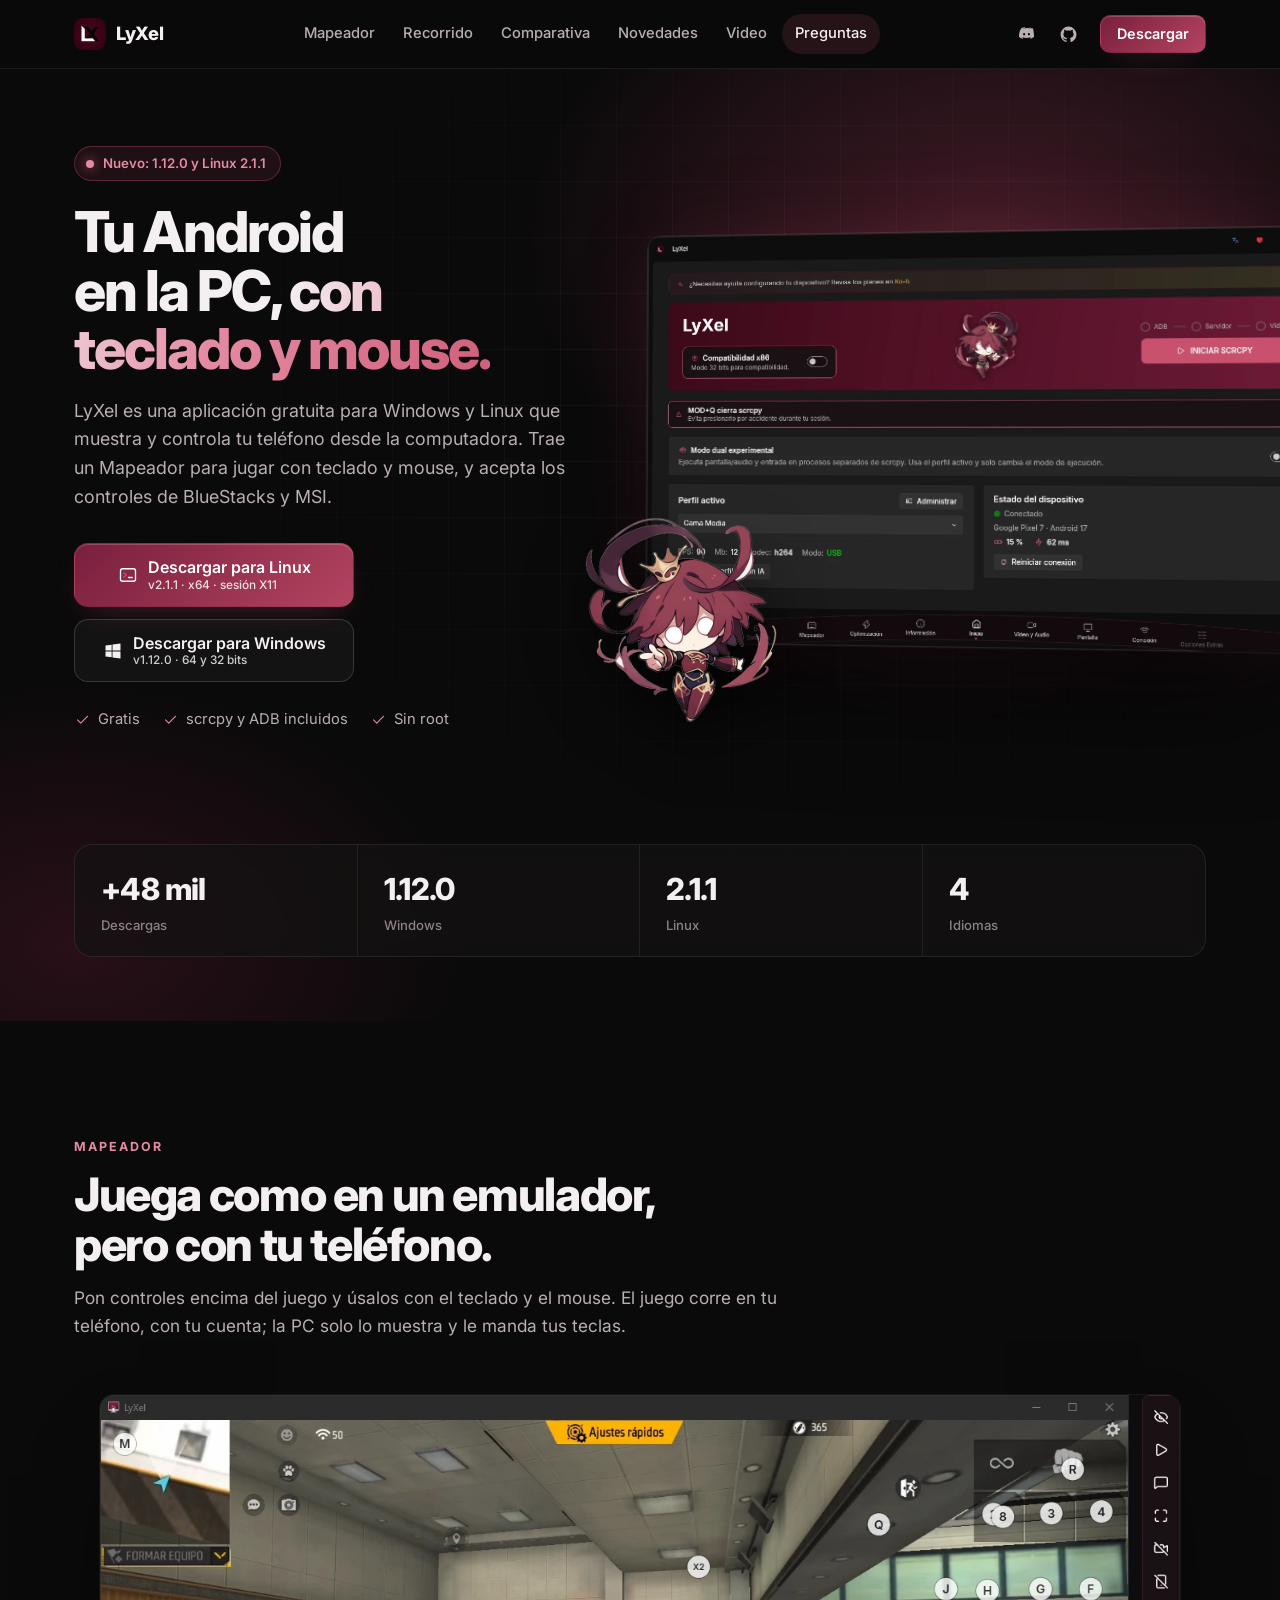
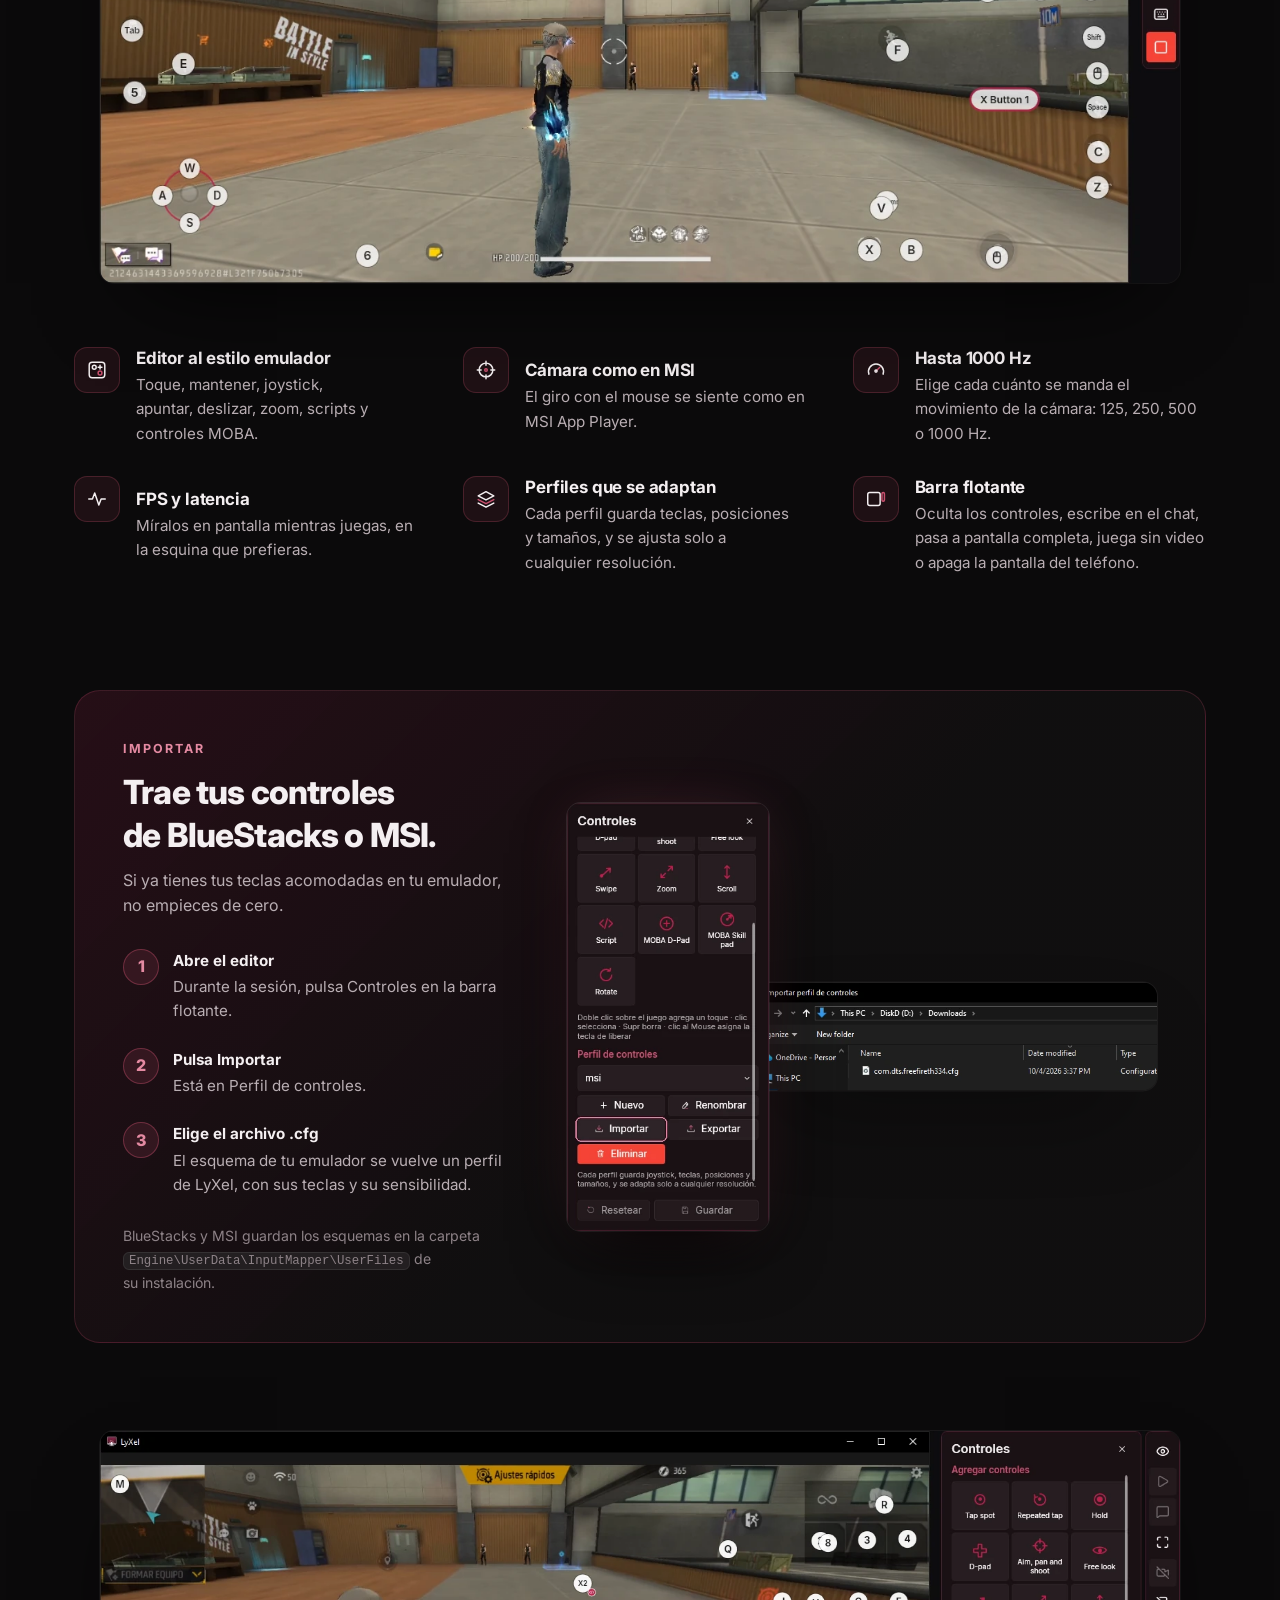
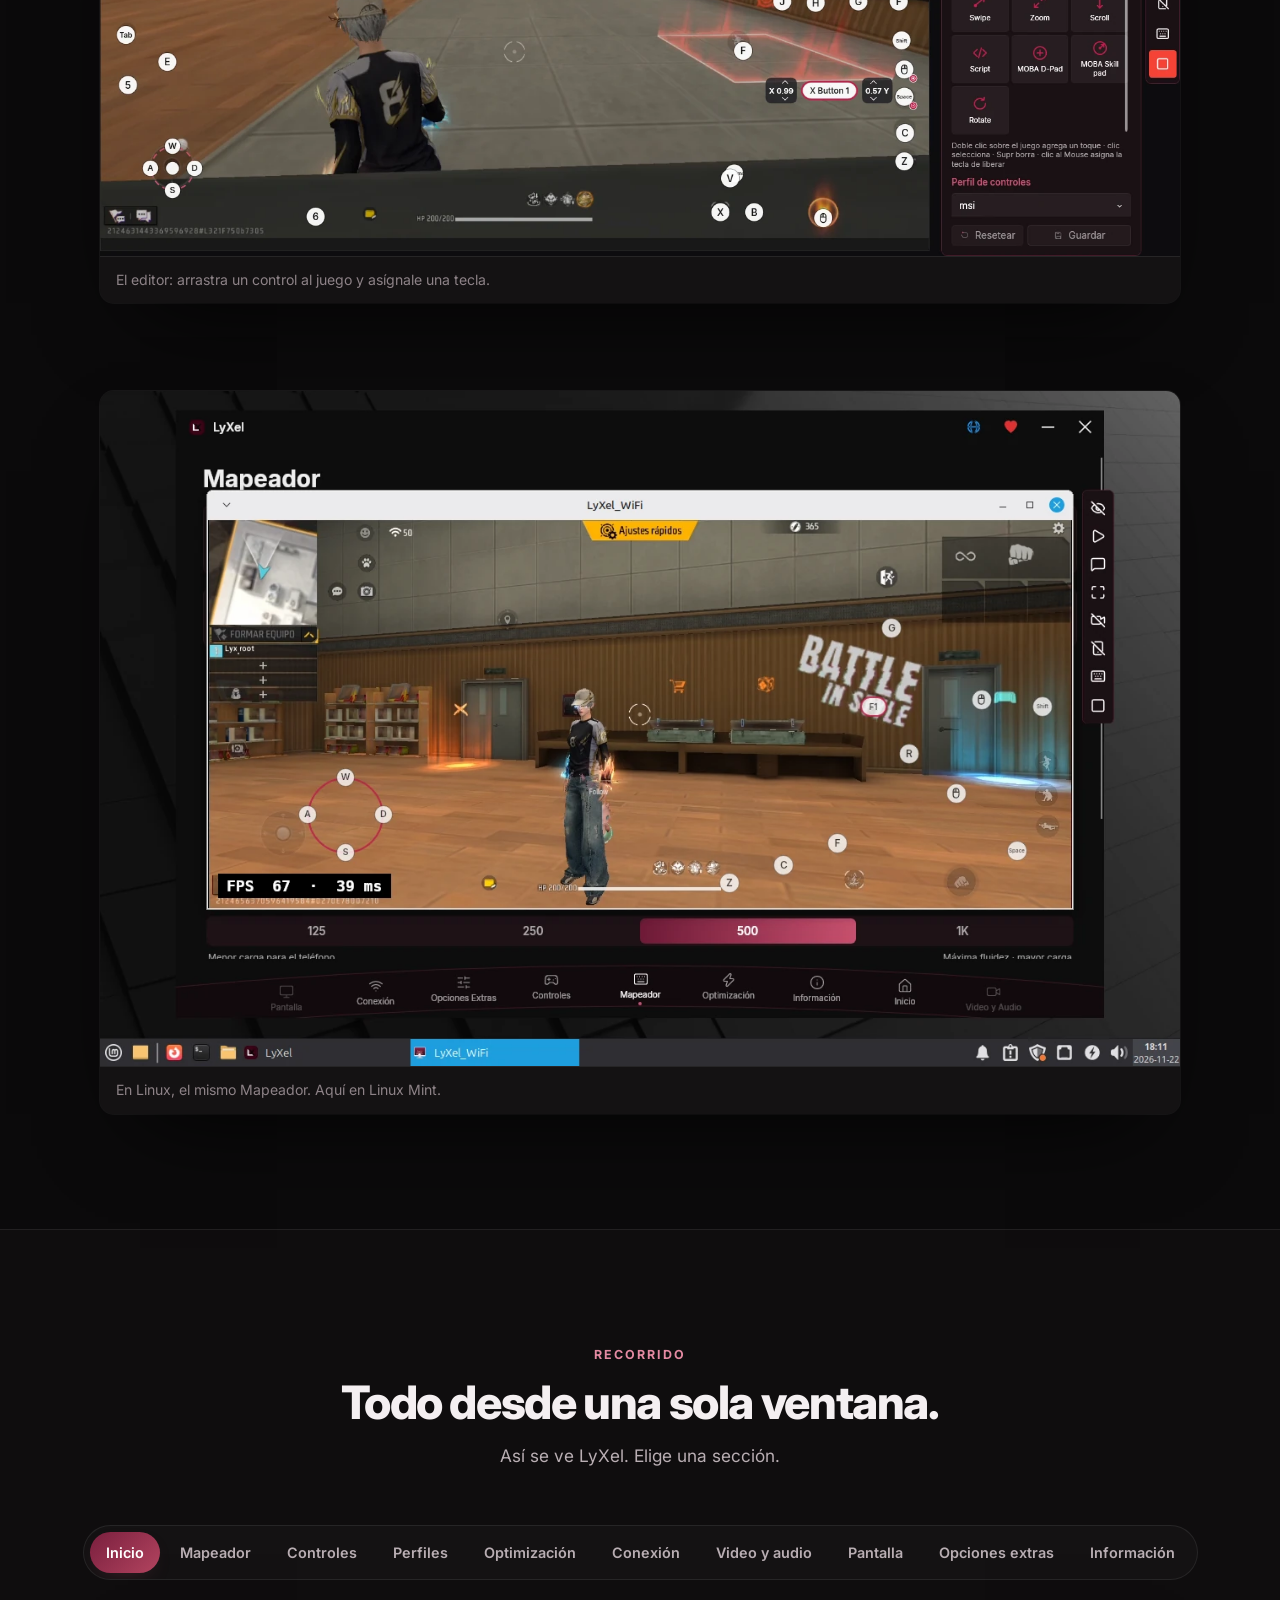
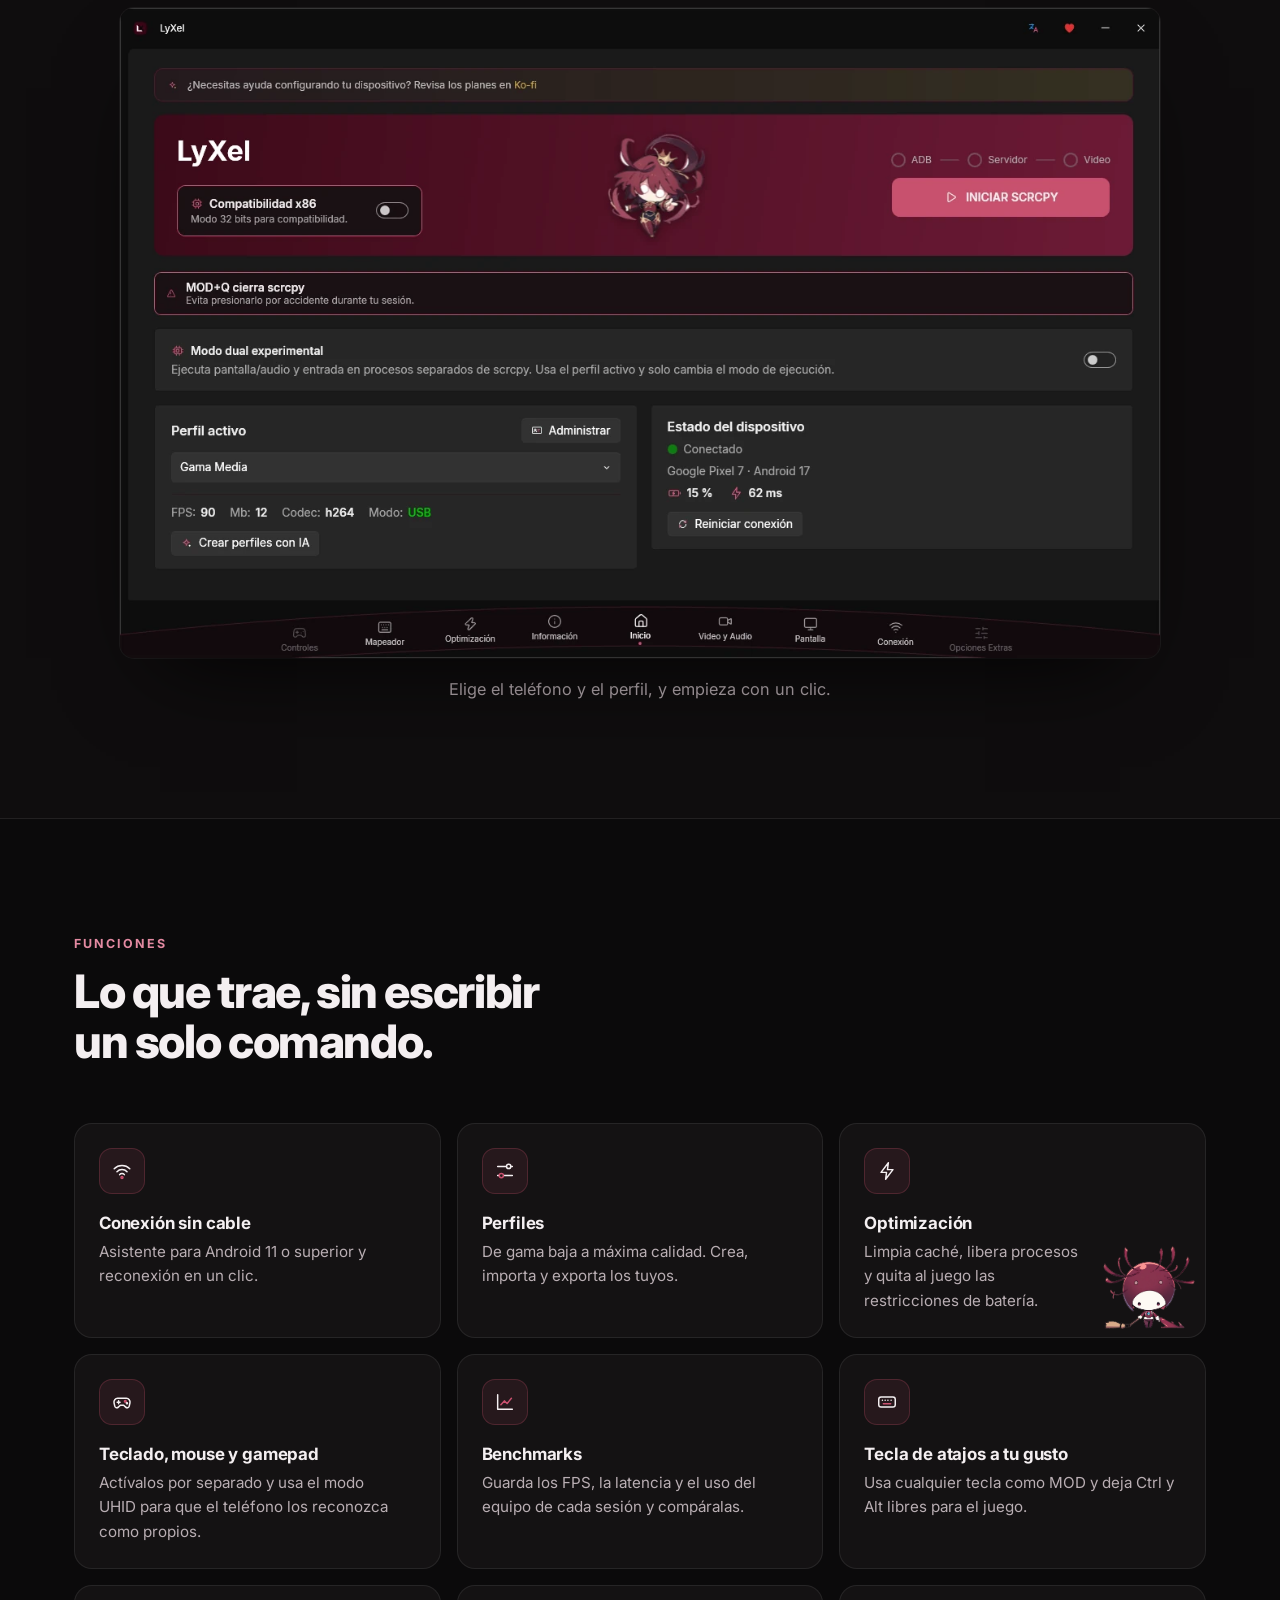
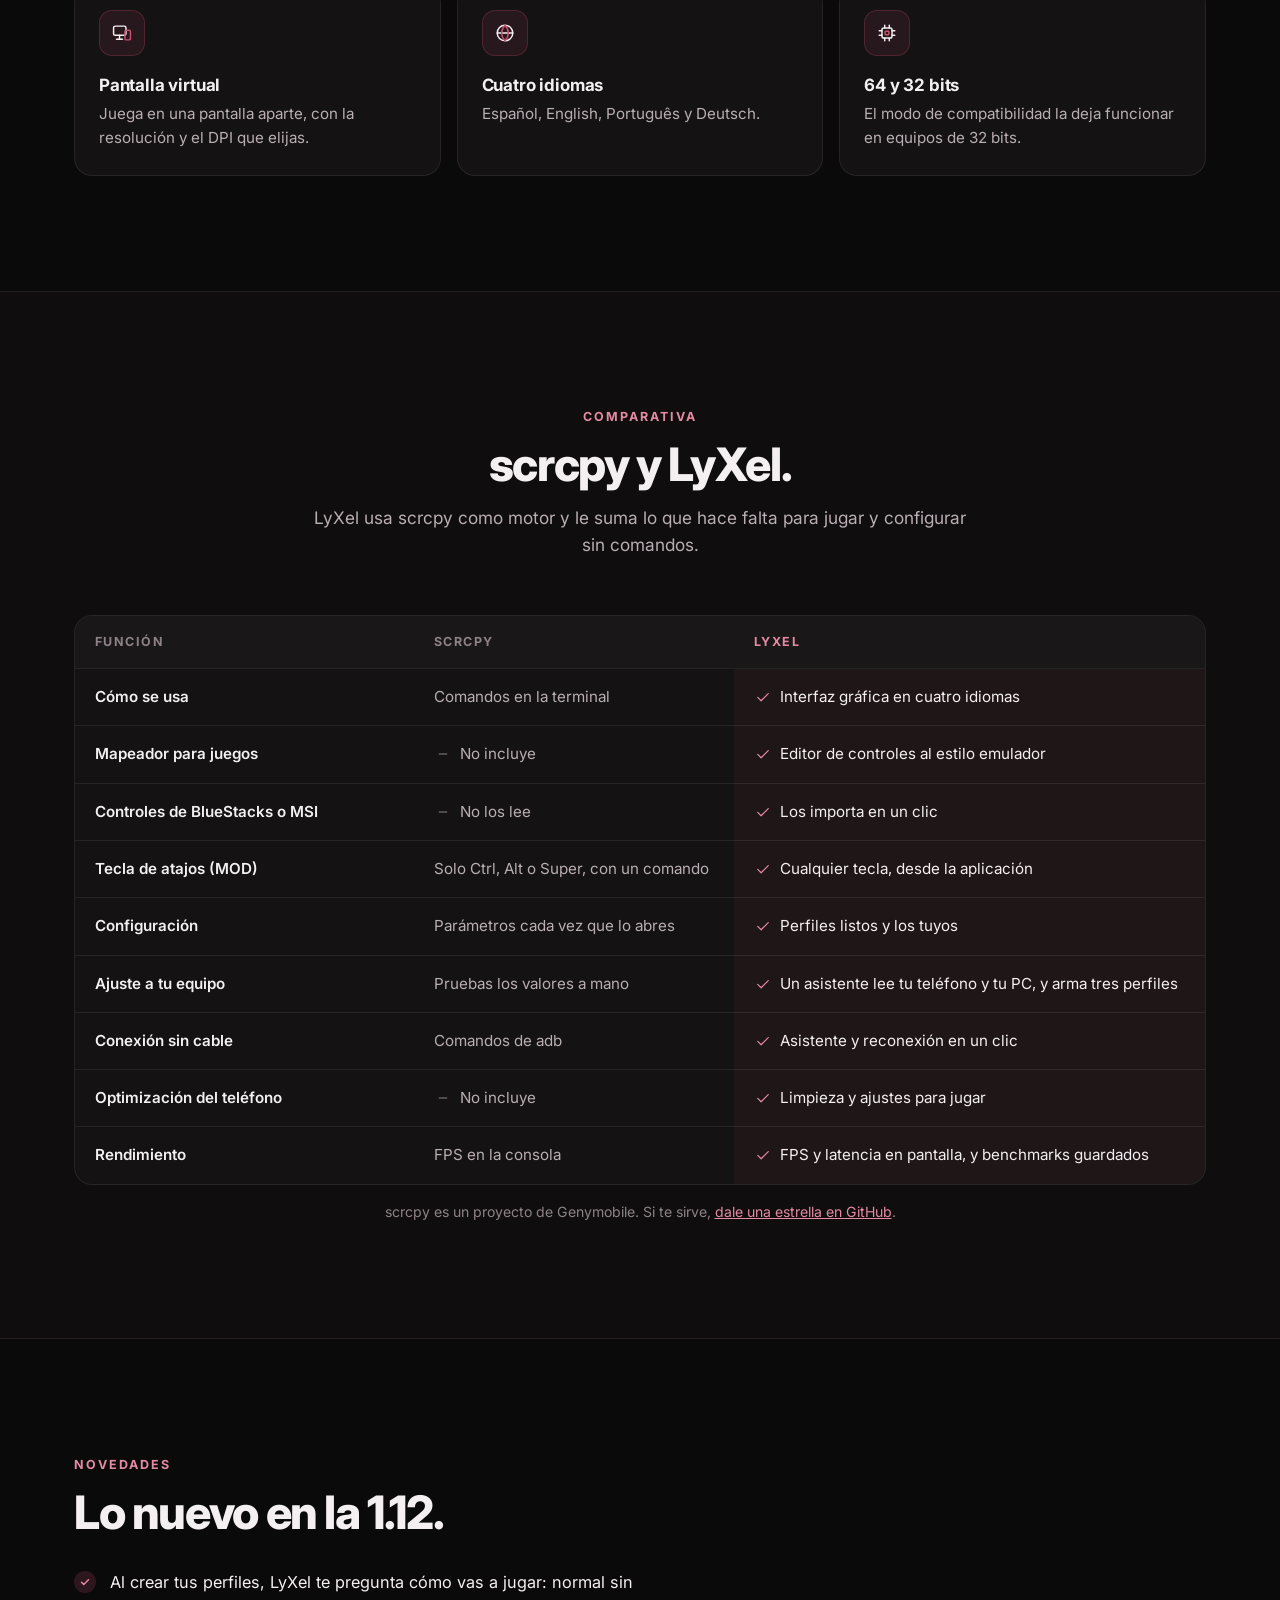
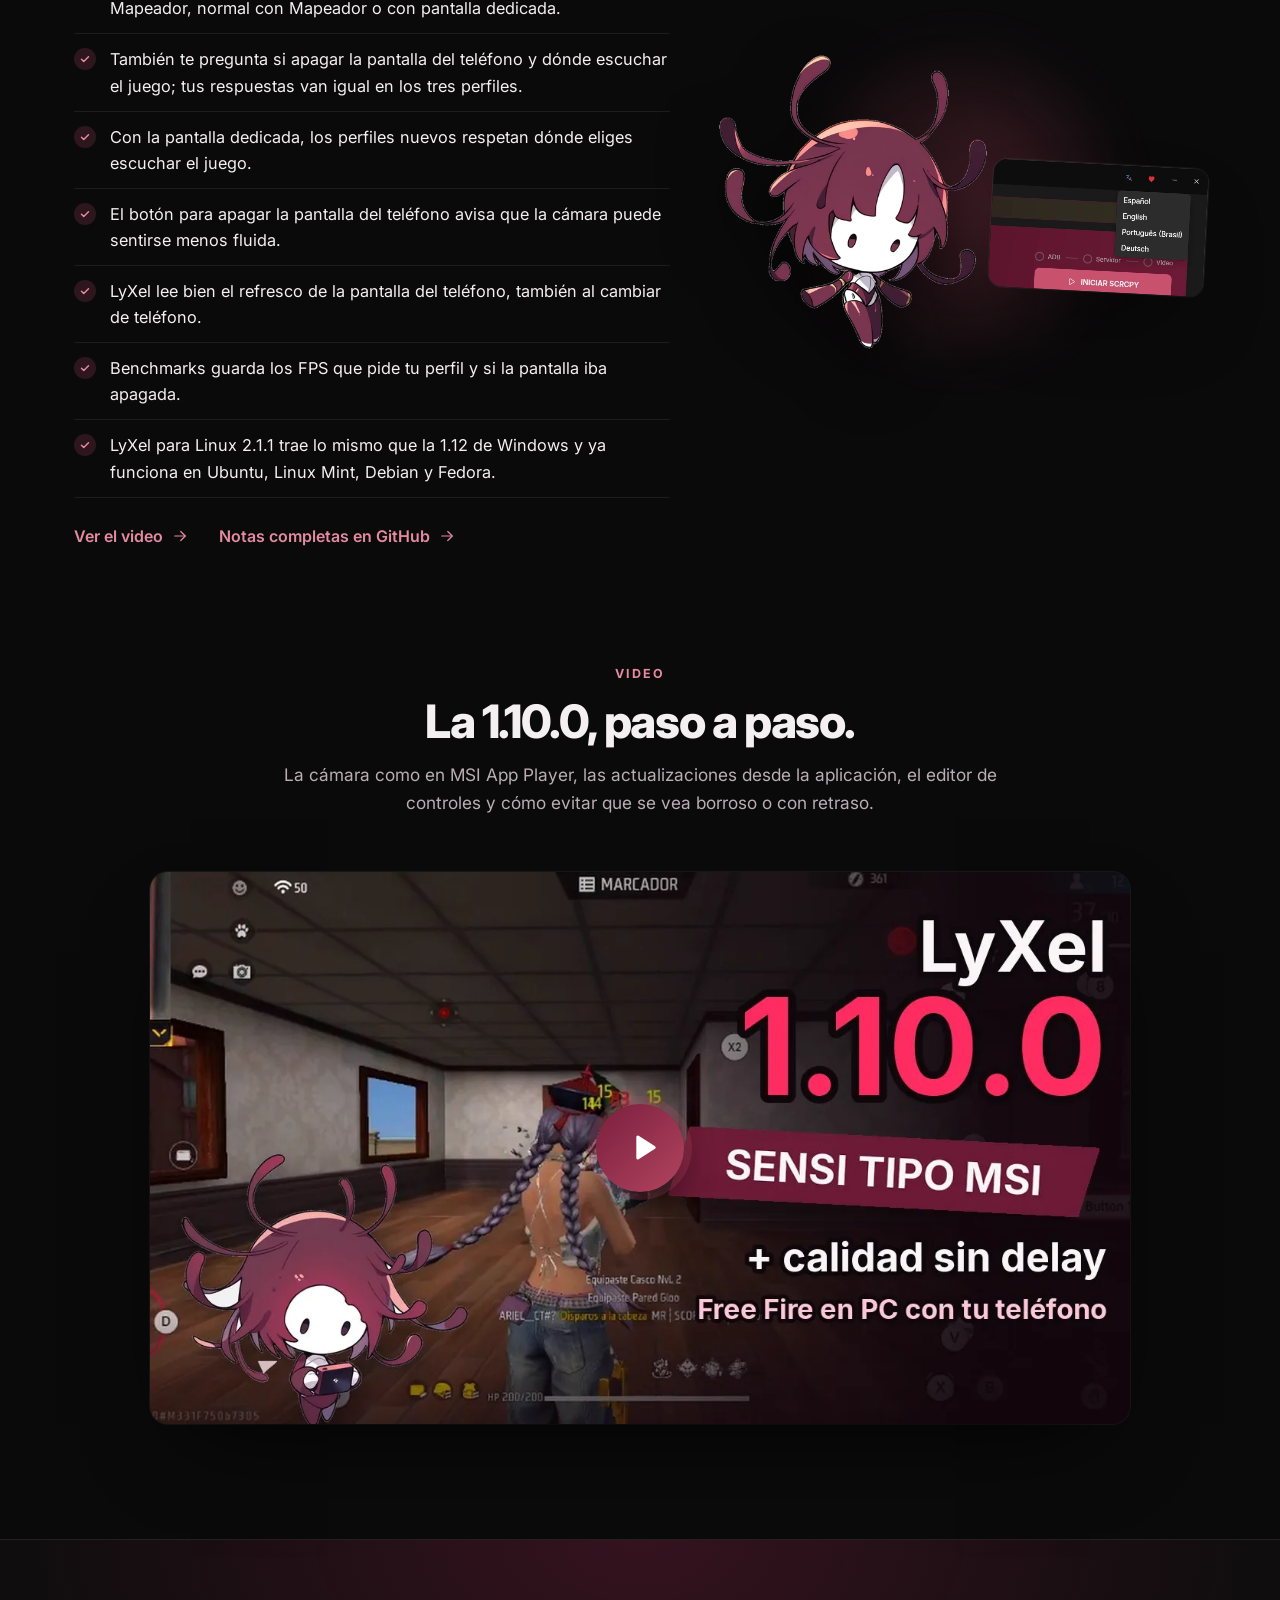
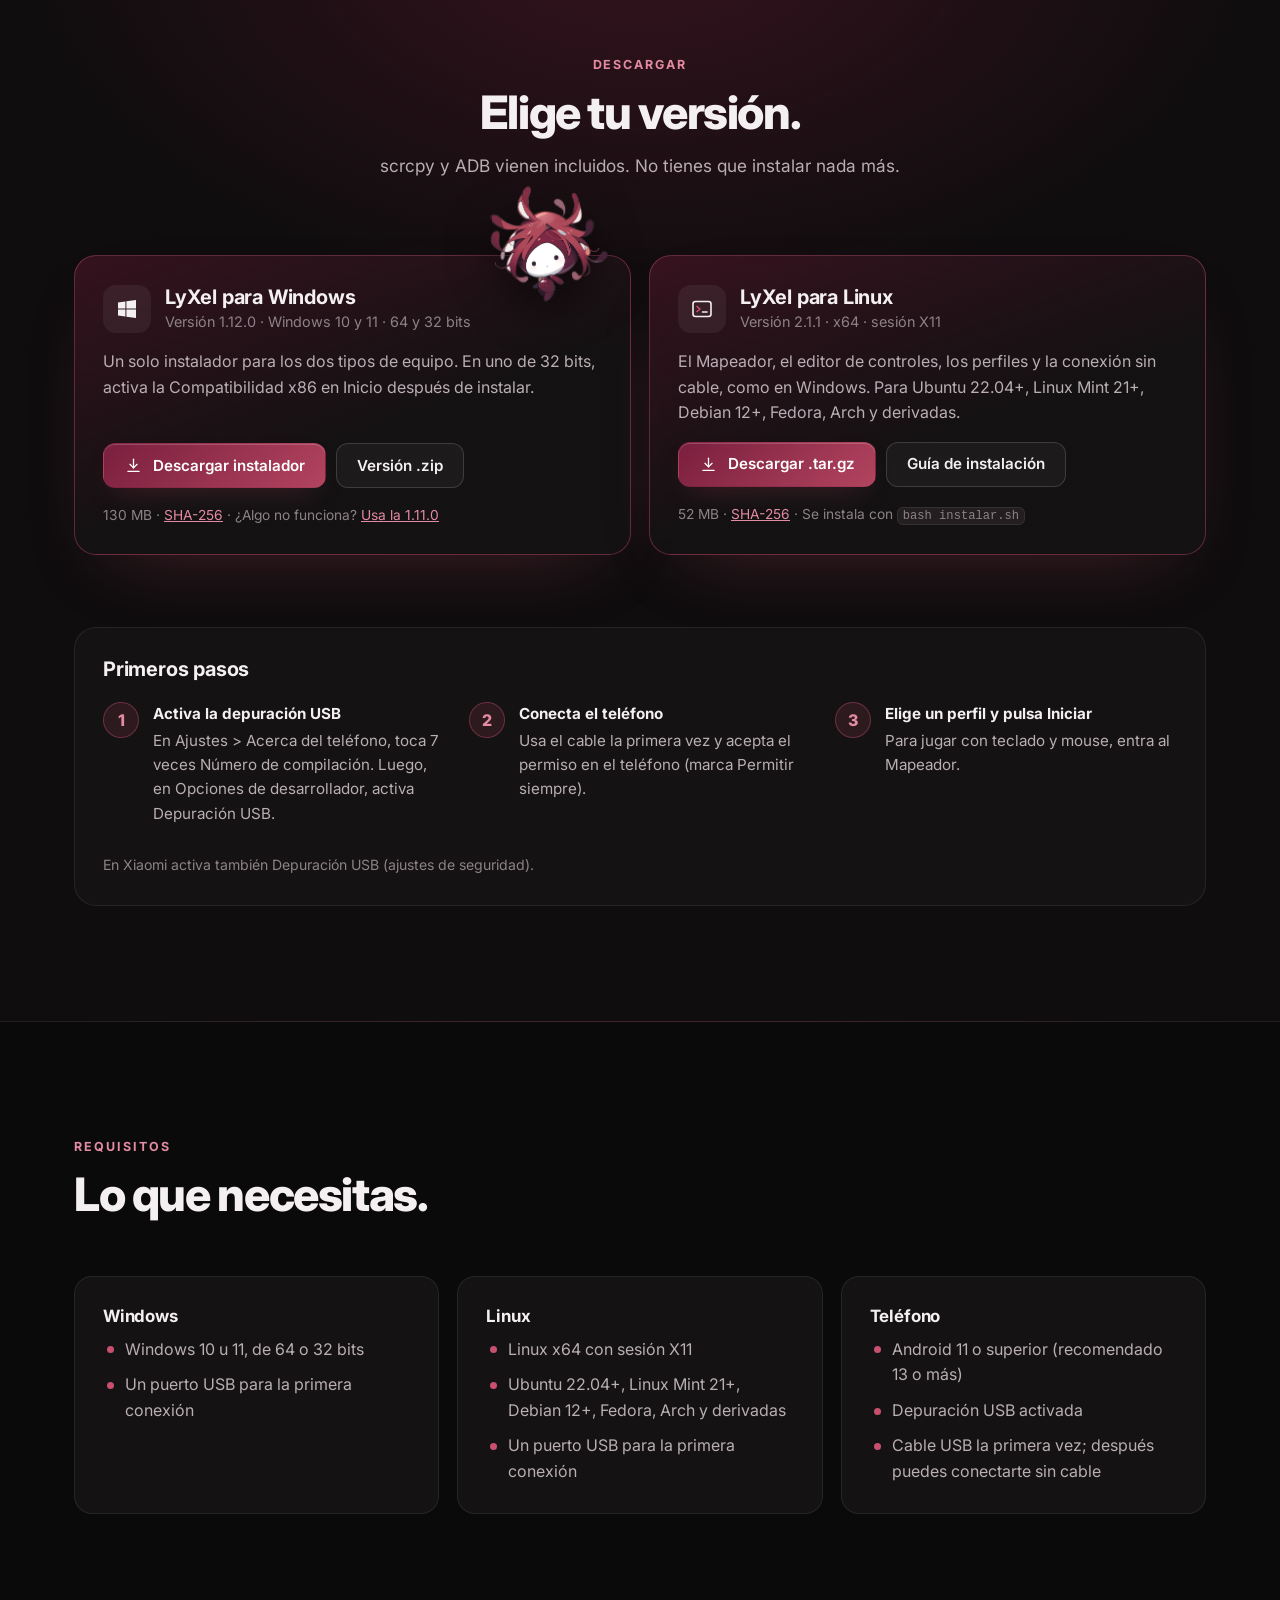
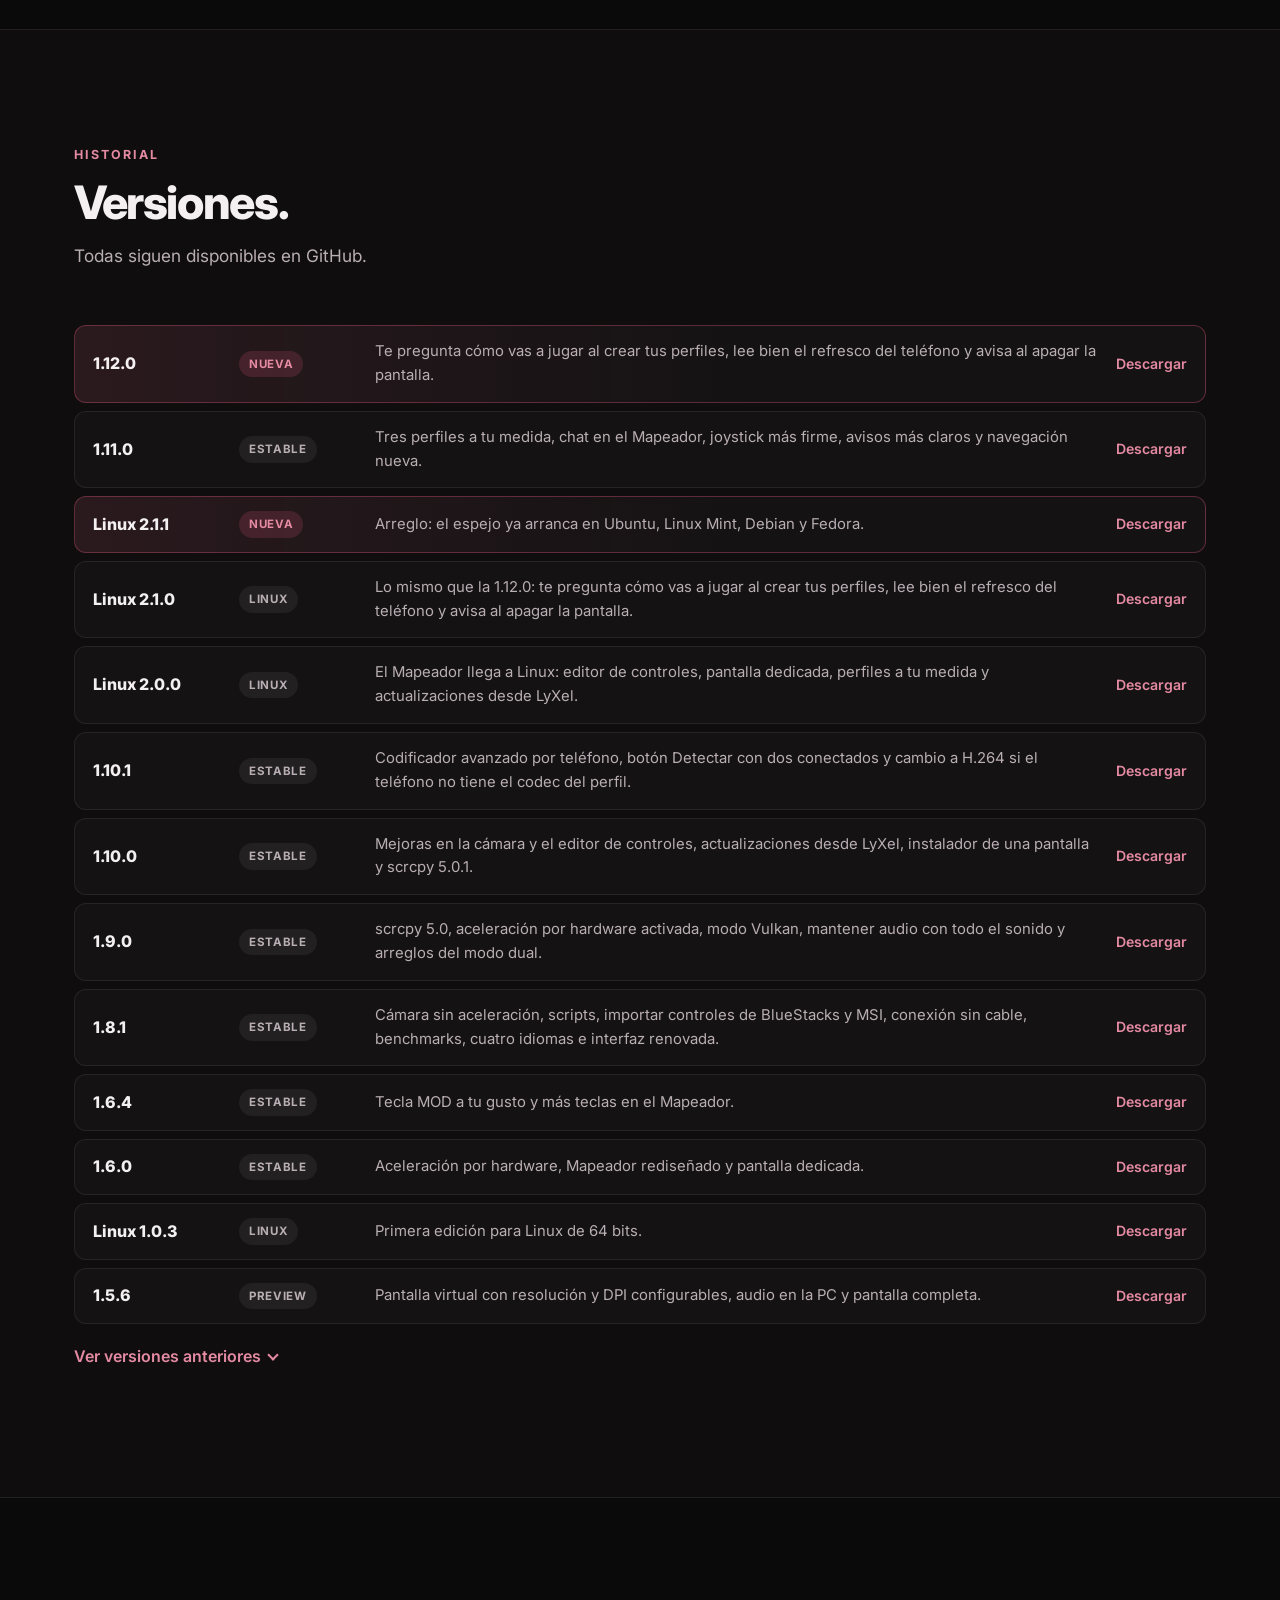
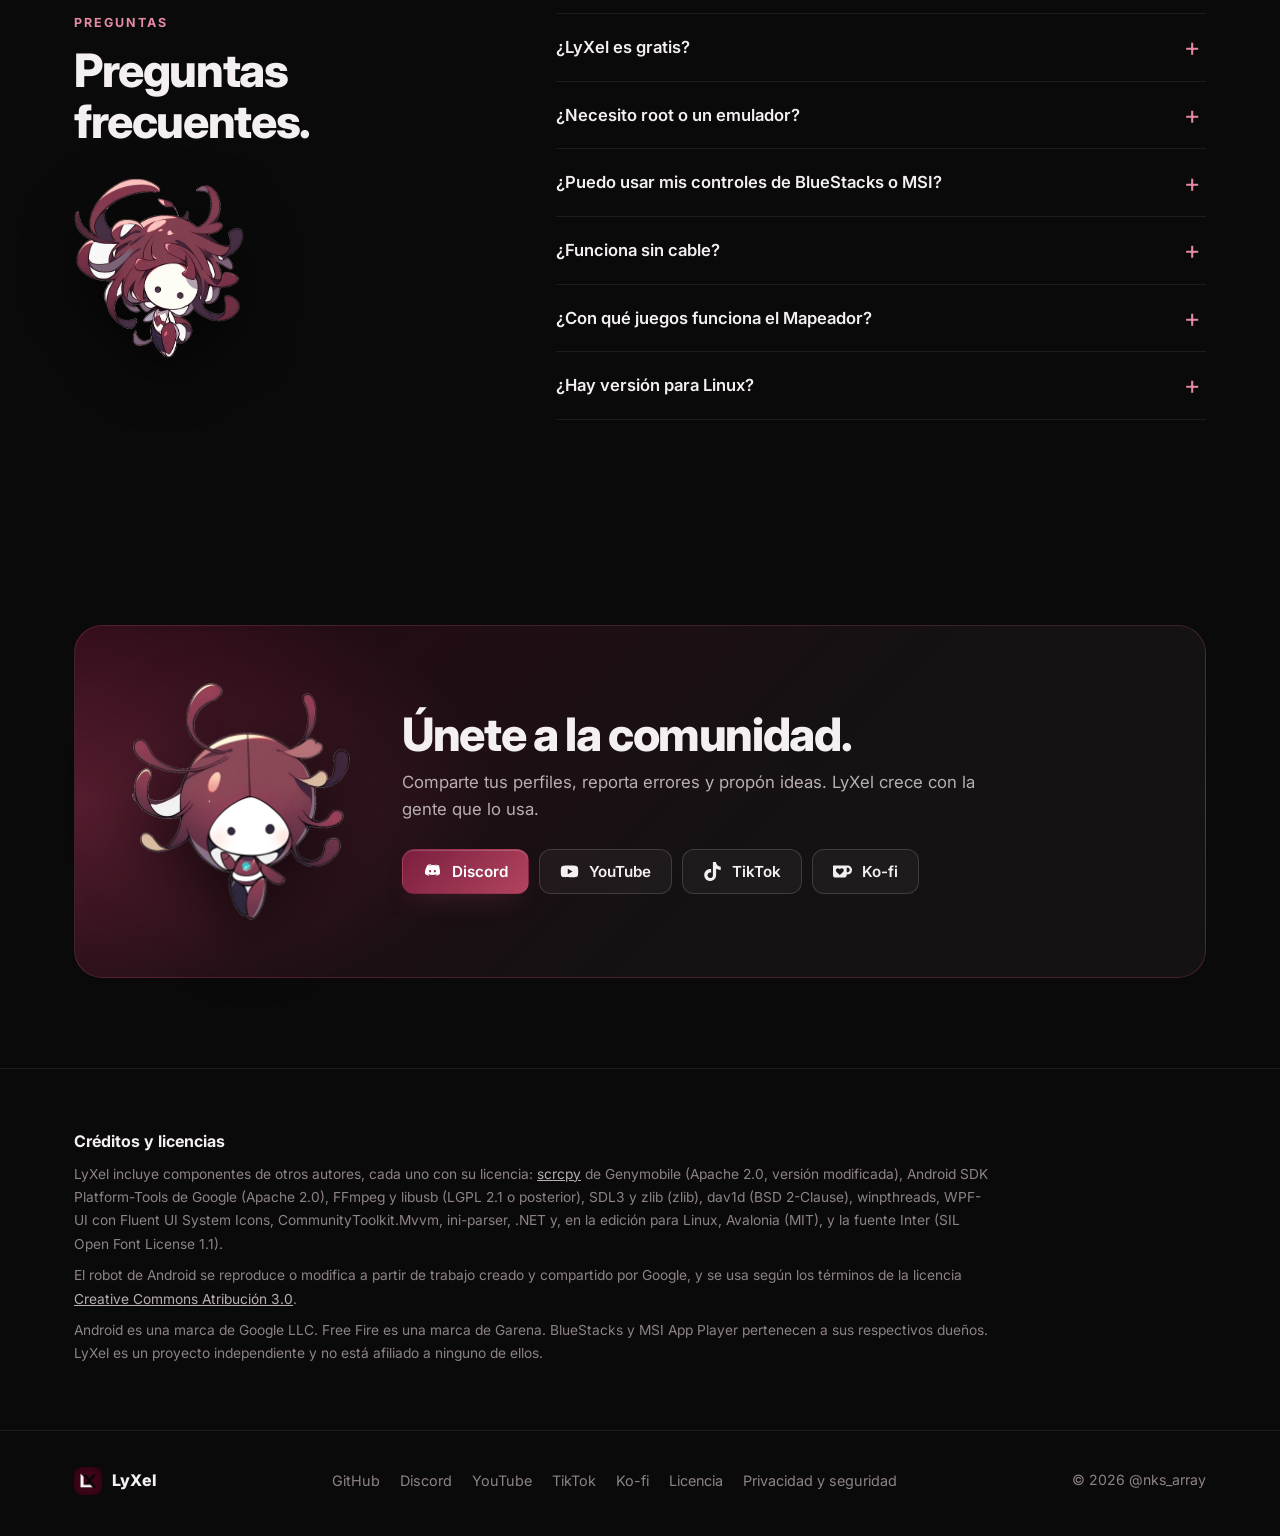
==== commit 26c02167: "Mapeador en Linux" ====
--- a/docs/index.html
+++ b/docs/index.html
@@ -254,6 +254,11 @@
           <img src="assets/img/capturas/editor-controles.webp" width="1565" height="615" alt="Editor de controles con la lista para agregar toque, mantener, joystick, apuntar, deslizar, zoom, scripts y controles MOBA" loading="lazy" decoding="async">
           <figcaption>El editor: arrastra un control al juego y asígnale una tecla.</figcaption>
         </figure>
+
+        <figure class="ventana ventana-ancha en-linux revelar">
+          <img src="assets/img/capturas/linux-mapeador.webp" width="1280" height="800" alt="LyXel para Linux en Linux Mint: Free Fire MAX con los controles del Mapeador, la barra flotante y los FPS en pantalla" loading="lazy" decoding="async">
+          <figcaption>En Linux, el mismo Mapeador. Aquí en Linux Mint.</figcaption>
+        </figure>
       </div>
     </section>
 
--- a/docs/assets/css/sections.css
+++ b/docs/assets/css/sections.css
@@ -215,7 +215,7 @@
   transform: translateY(18%);
 }
 
-.editor { margin-top: clamp(56px, 7vw, 88px); }
+.editor, .en-linux { margin-top: clamp(56px, 7vw, 88px); }
 
 .recorrido {
   display: grid;
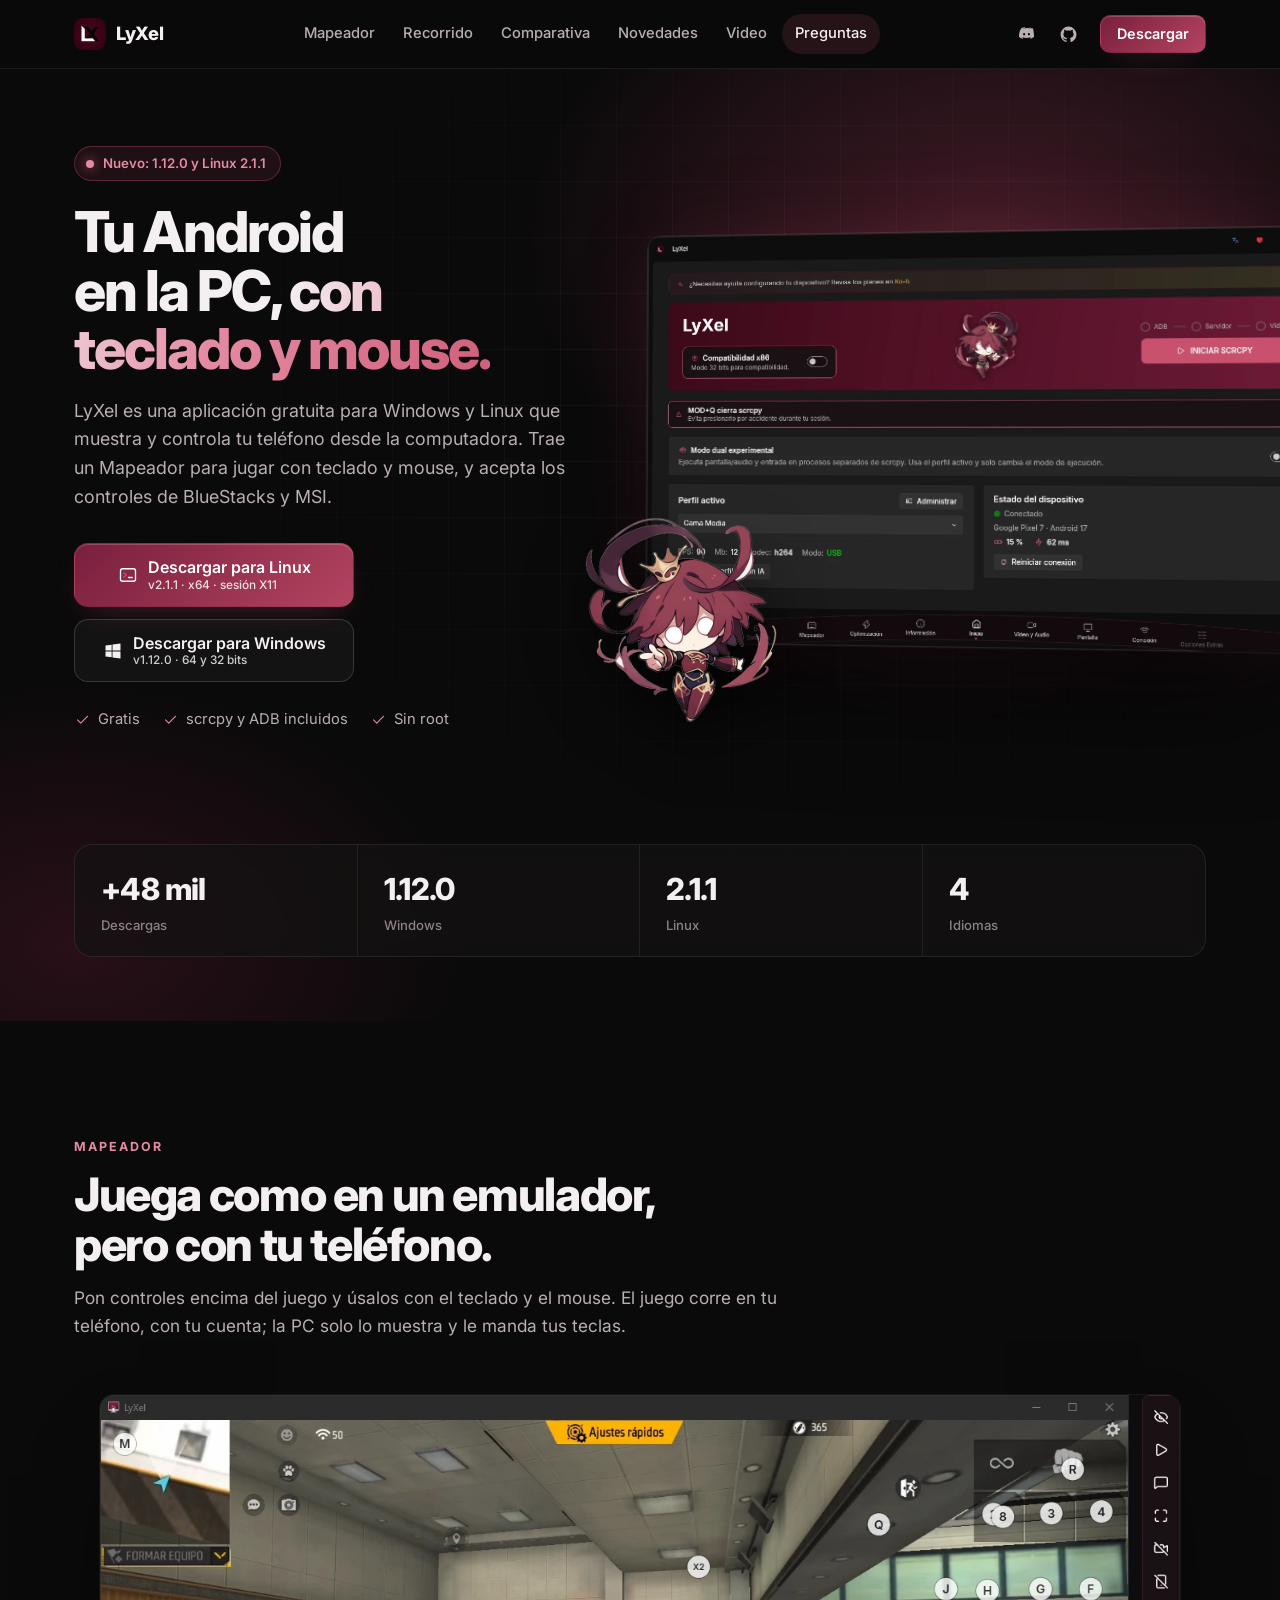
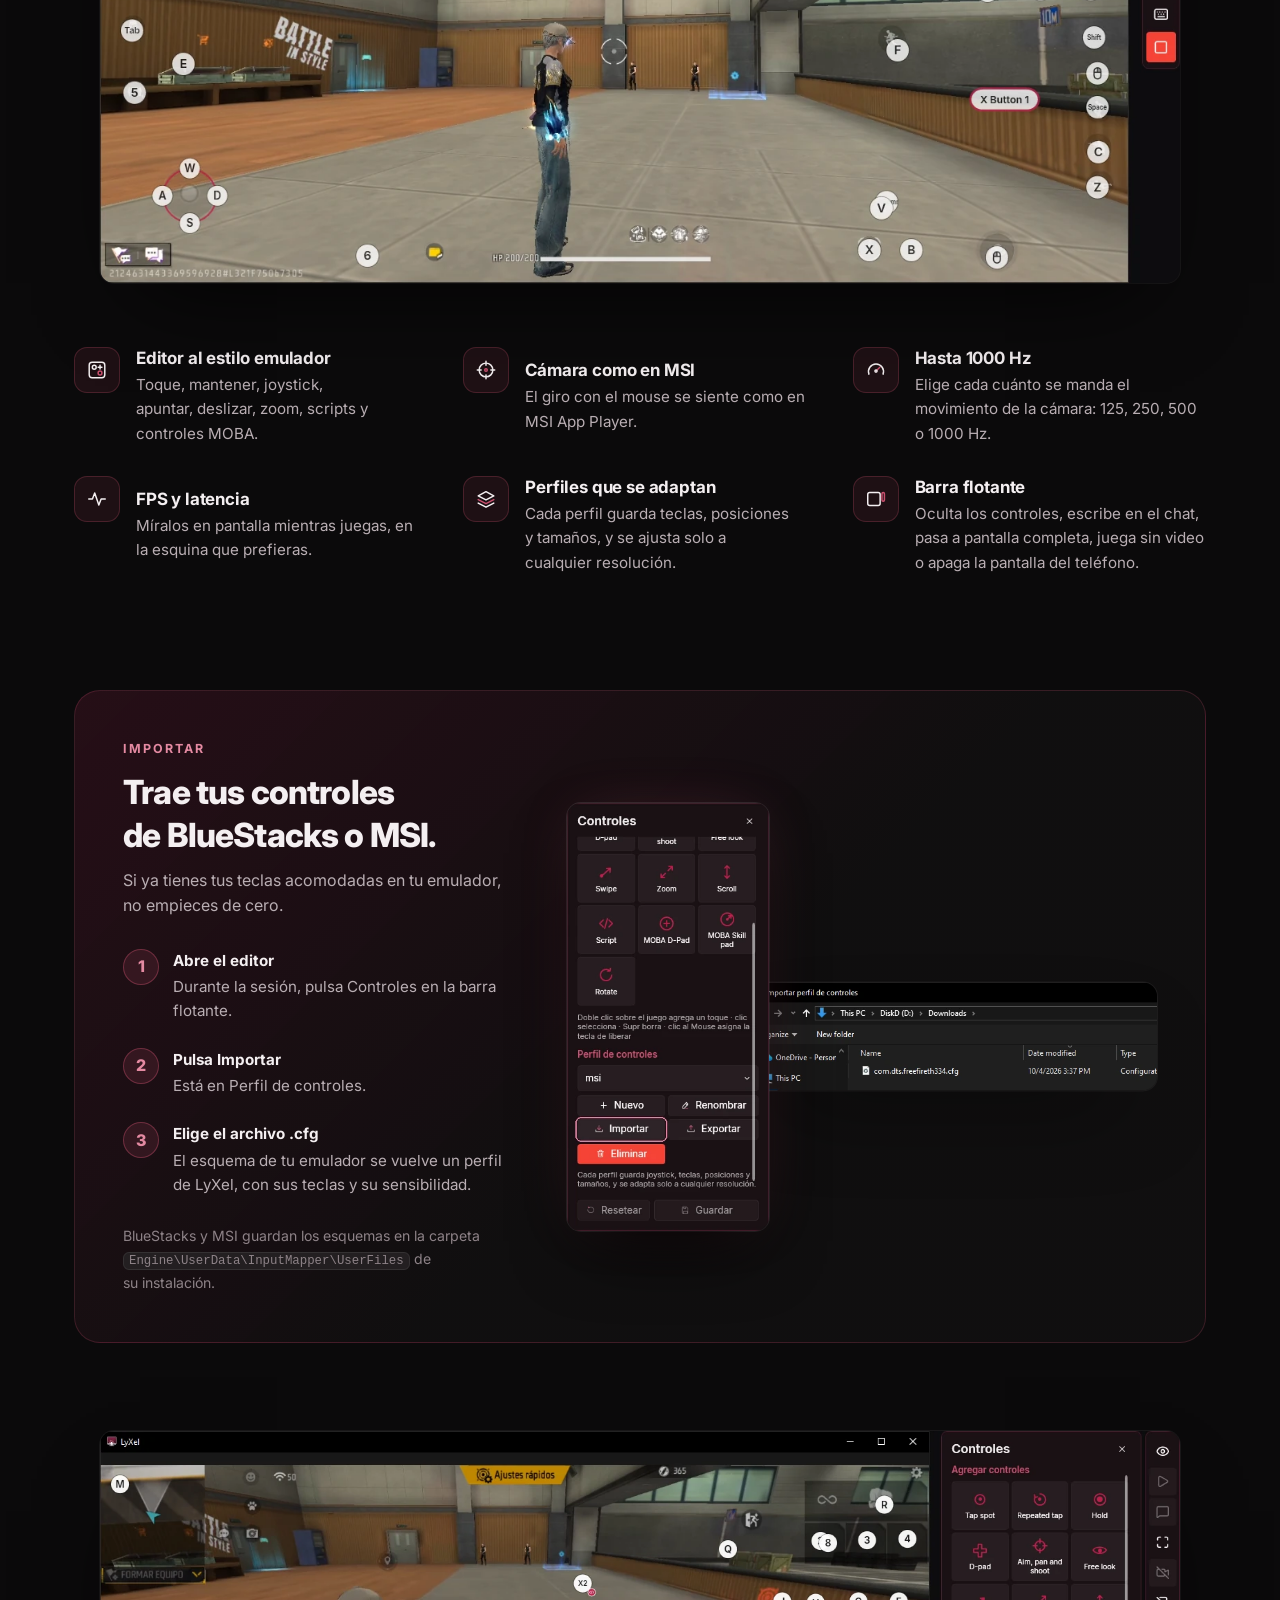
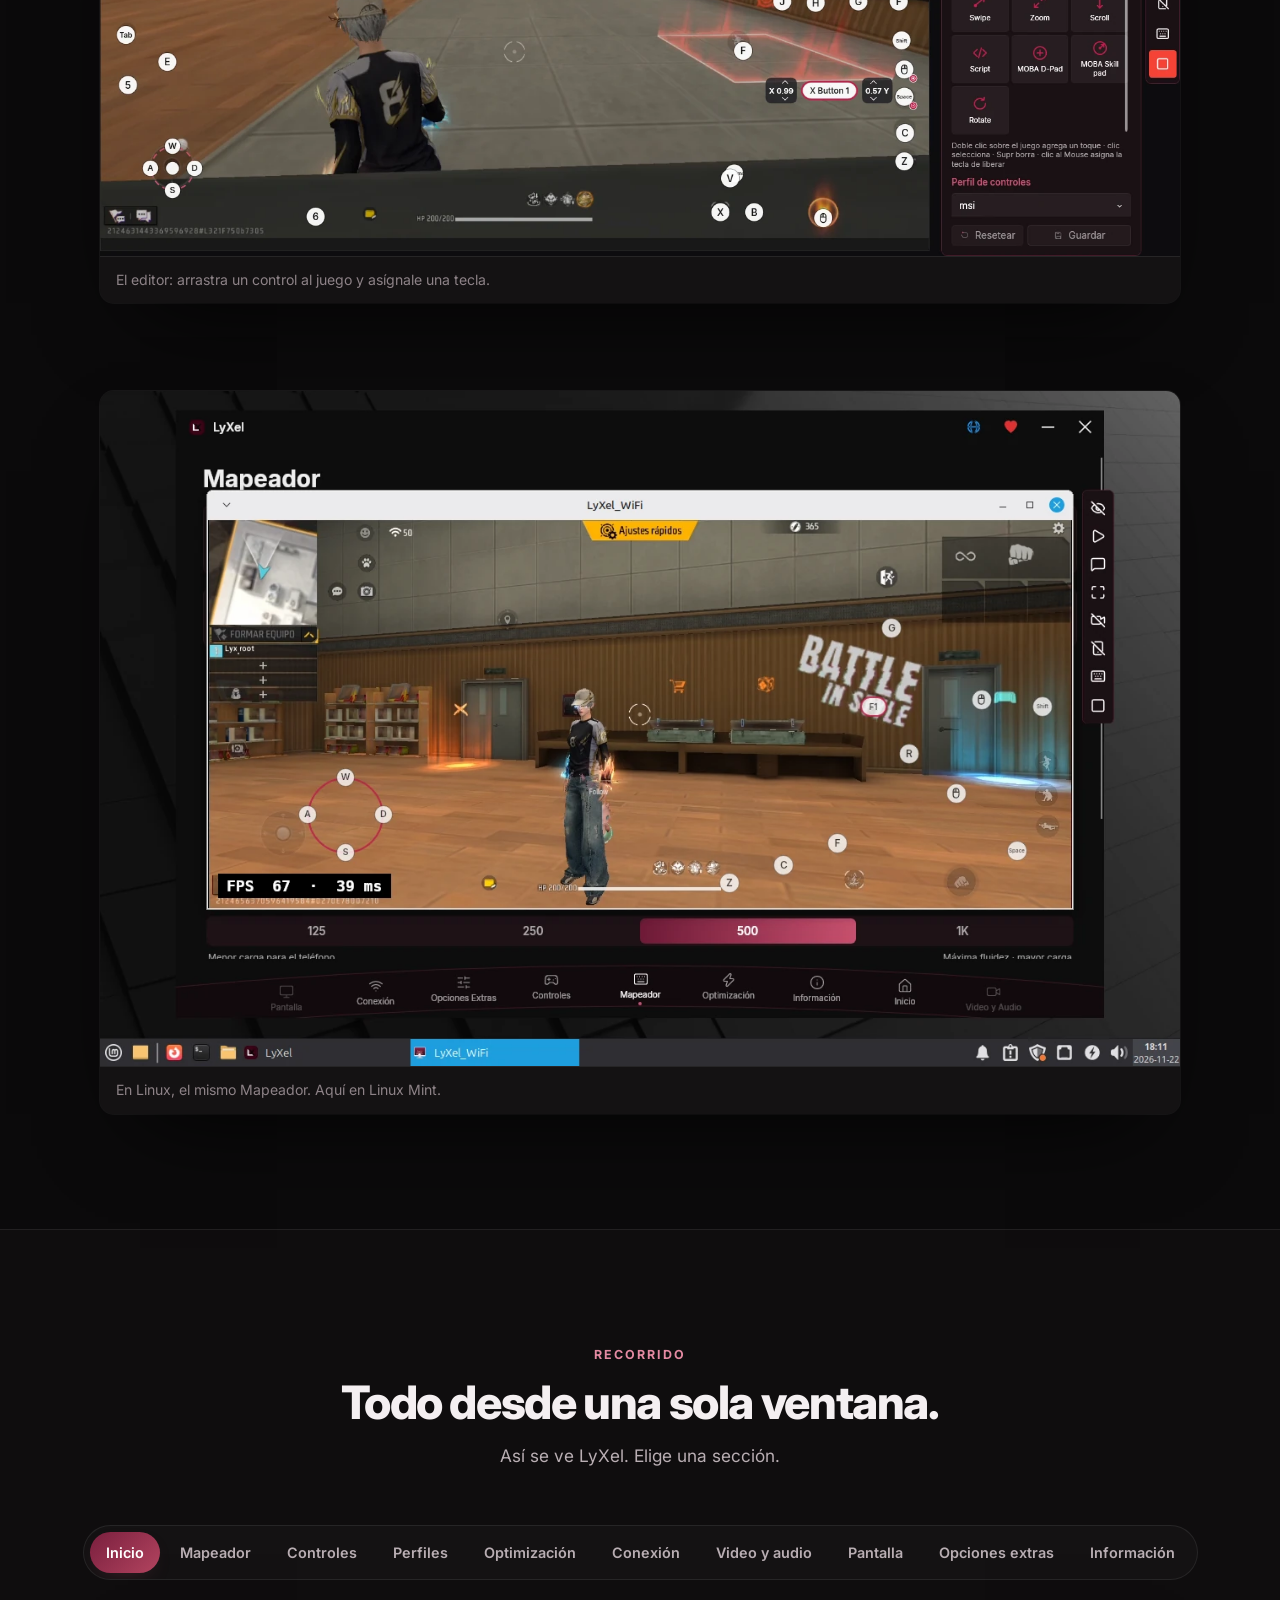
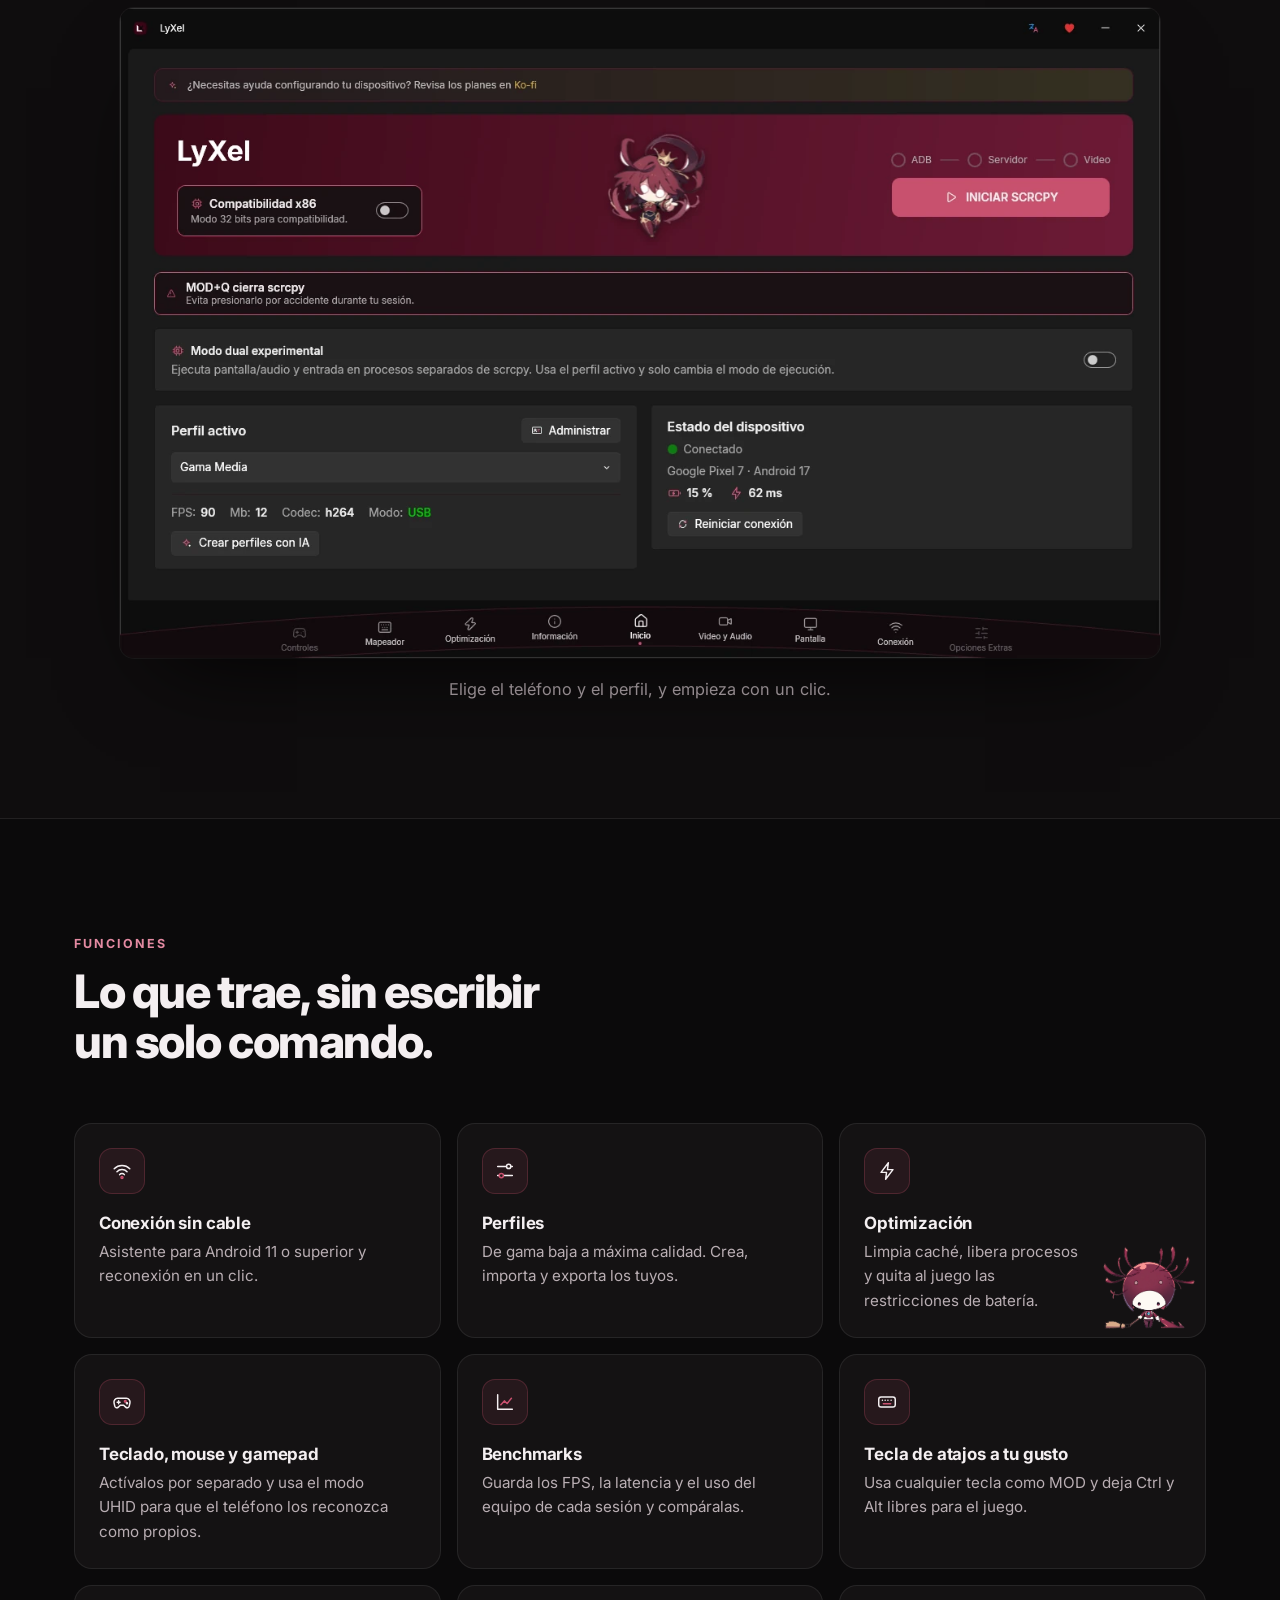
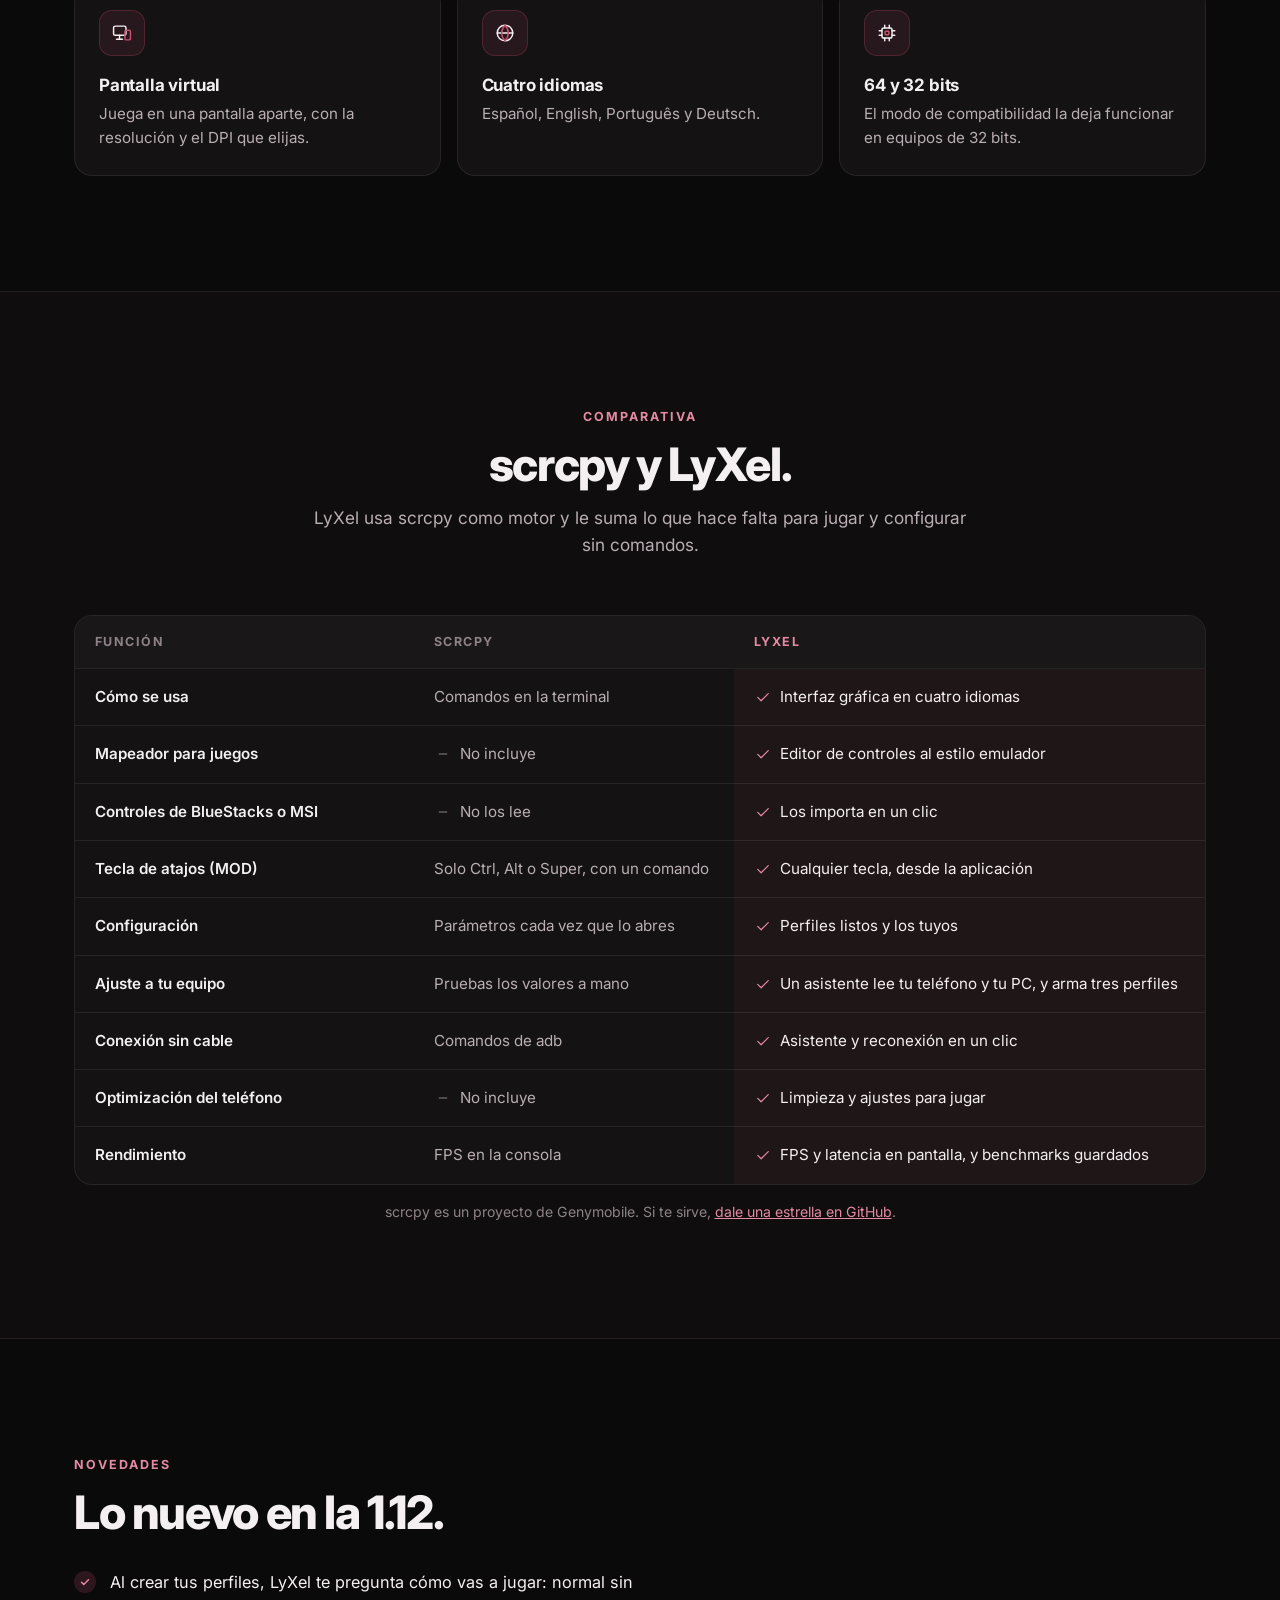
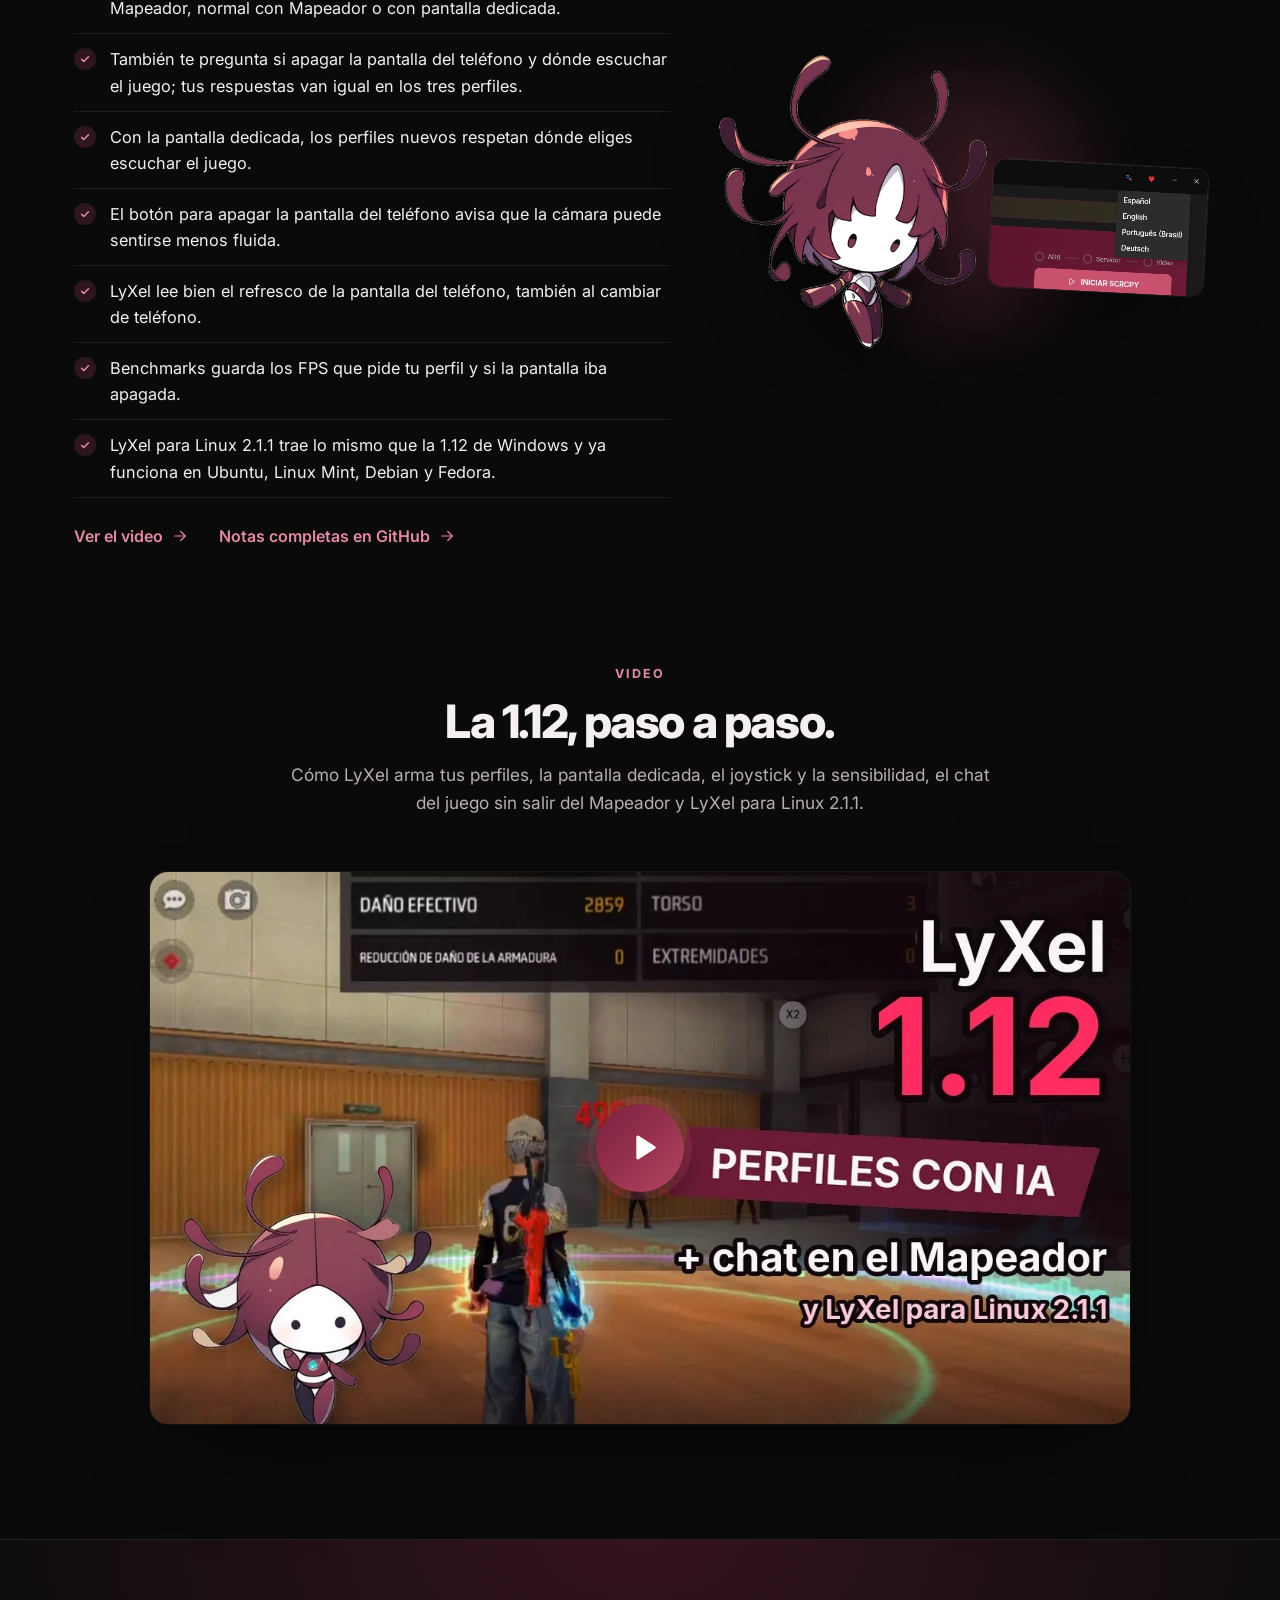
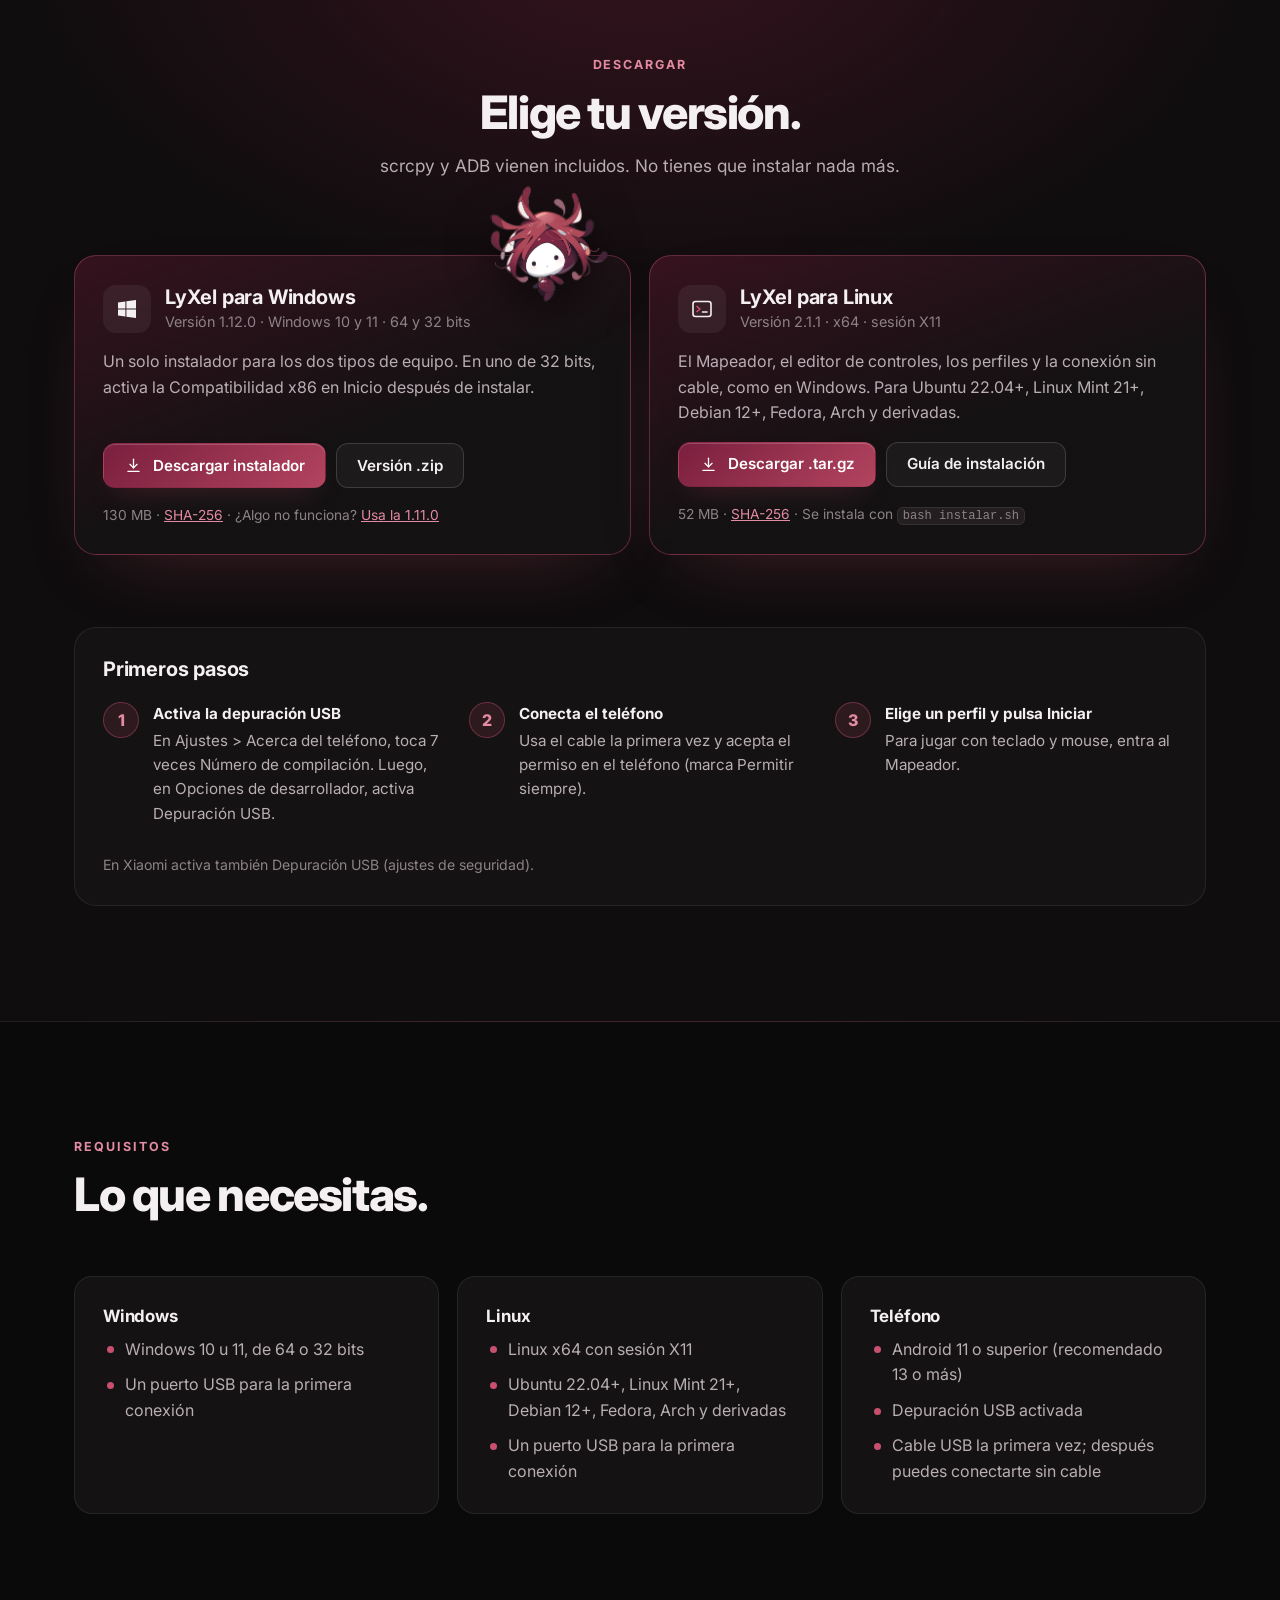
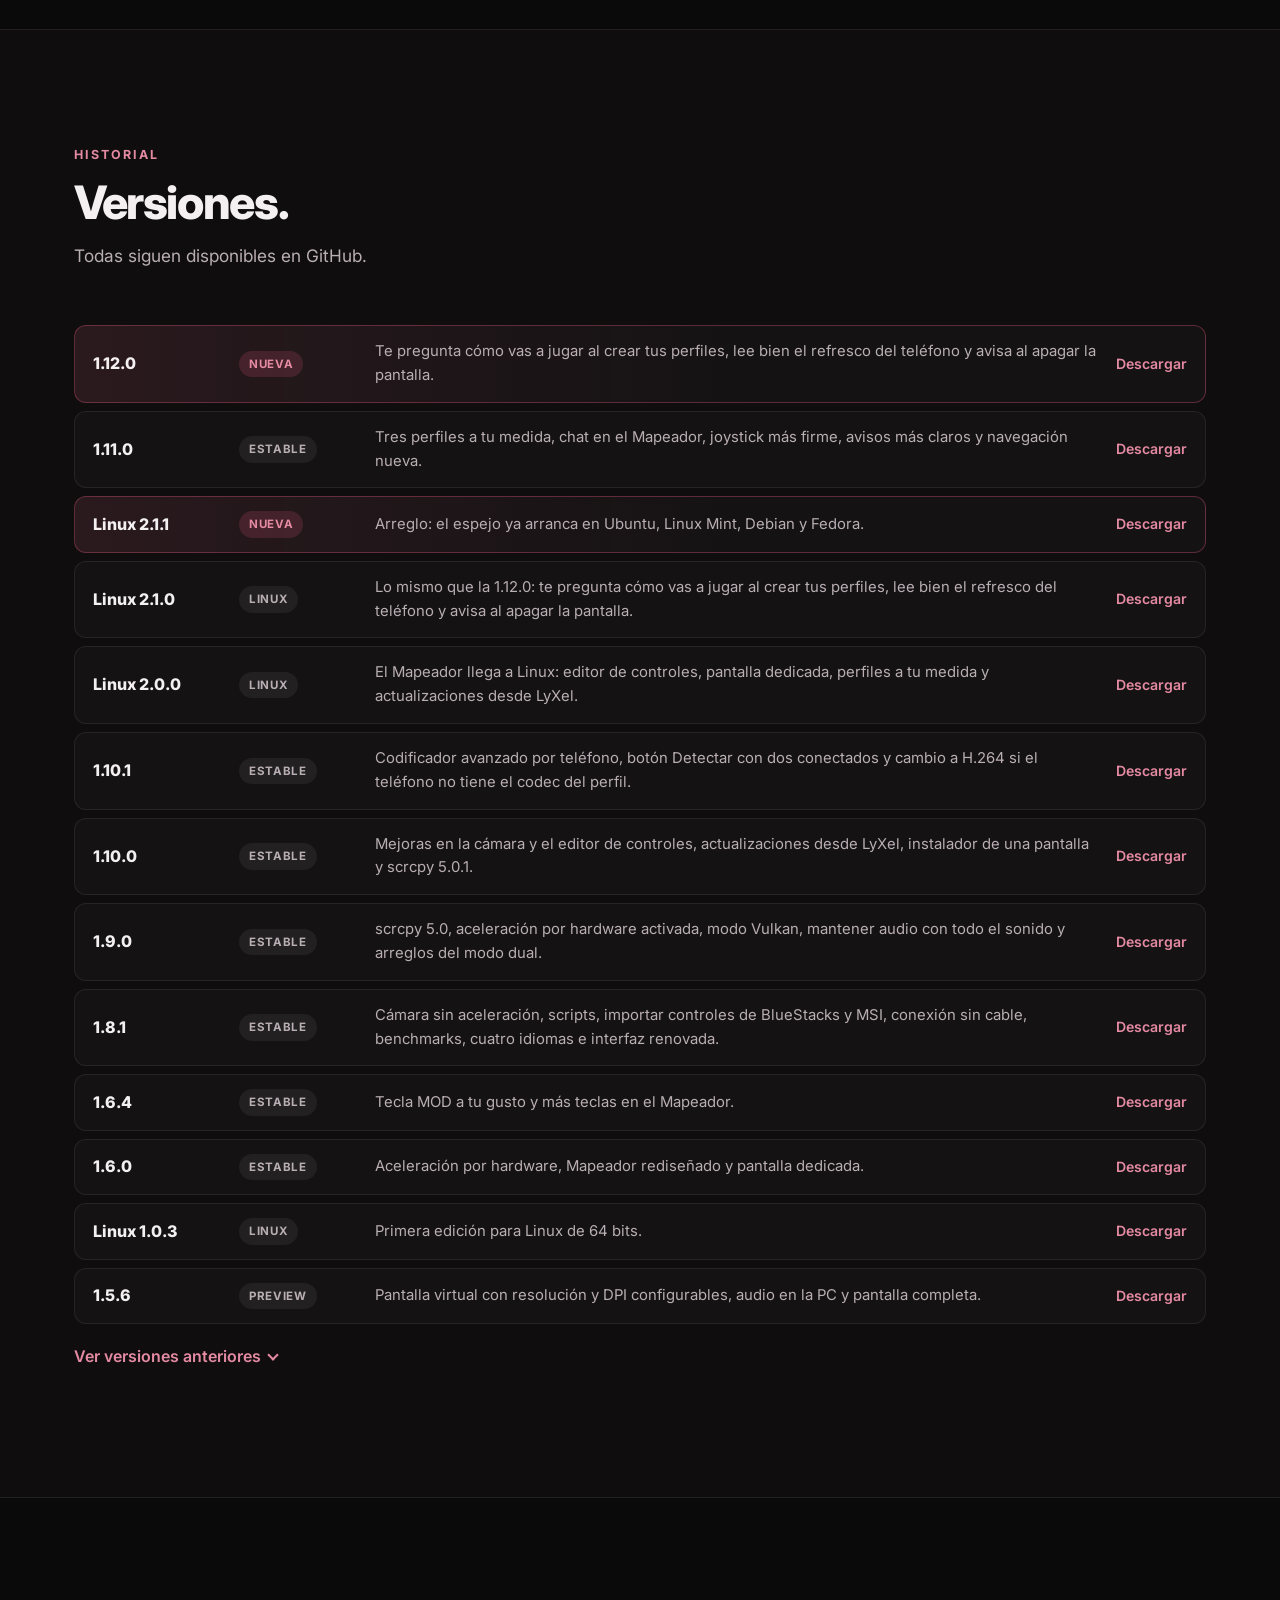
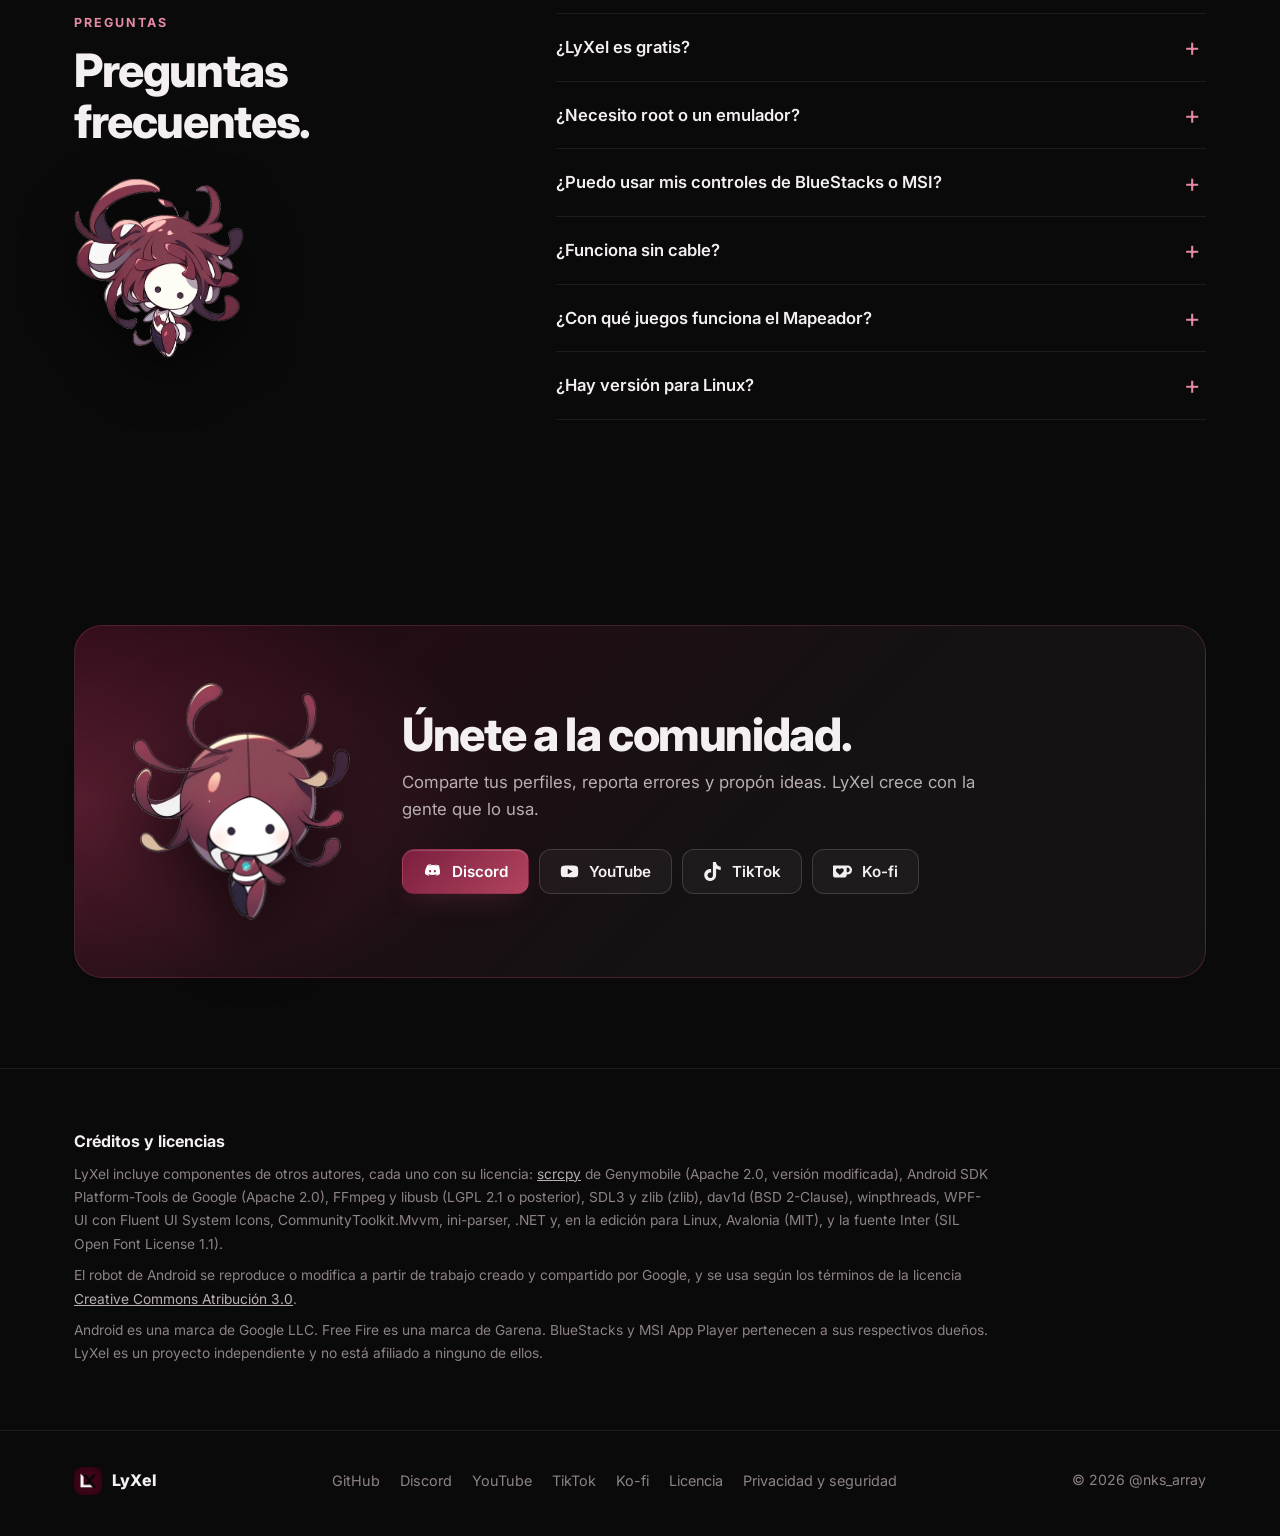
==== commit 661c08f1: "Video de la 1.12" ====
--- a/docs/index.html
+++ b/docs/index.html
@@ -63,13 +63,13 @@
   {
     "@context": "https://schema.org",
     "@type": "VideoObject",
-    "name": "Free Fire en PC con tu teléfono por USB: LyXel 1.10.0 con sensibilidad tipo MSI 5.9",
-    "description": "Lo nuevo de LyXel 1.10.0: la cámara como en MSI App Player, las actualizaciones desde la aplicación, el editor de controles y cómo evitar que se vea borroso o con retraso.",
-    "thumbnailUrl": "https://sudonks.github.io/Lyxel/assets/img/video/portada-1.10.0.jpg",
-    "uploadDate": "2026-10-20T23:33:12-07:00",
-    "duration": "PT19M55S",
-    "embedUrl": "https://www.youtube.com/embed/MzgNHeaW9Cg",
-    "url": "https://www.youtube.com/watch?v=MzgNHeaW9Cg"
+    "name": "Ya salió LyXel 1.12 Perfiles con IA, chat en el Mapeador y LyXel para Linux",
+    "description": "Lo nuevo de LyXel 1.12: LyXel te arma tus perfiles, el chat del juego dentro del Mapeador, un joystick más firme, apagar la pantalla del teléfono y LyXel para Linux 2.1.1.",
+    "thumbnailUrl": "https://sudonks.github.io/Lyxel/assets/img/video/portada-1.12.0.jpg",
+    "uploadDate": "2026-11-22T19:21:20-08:00",
+    "duration": "PT12M40S",
+    "embedUrl": "https://www.youtube.com/embed/H6eybZFNbWQ",
+    "url": "https://www.youtube.com/watch?v=H6eybZFNbWQ"
   }
   </script>
 </head>
@@ -415,12 +415,12 @@
       <div class="contenedor">
         <header class="encabezado encabezado-centro revelar">
           <p class="etiqueta">Video</p>
-          <h2 id="video-titulo">La 1.10.0, paso a paso.</h2>
-          <p>La cámara como en MSI App Player, las actualizaciones desde la aplicación, el editor de controles y cómo evitar que se vea borroso o con retraso.</p>
+          <h2 id="video-titulo">La 1.12, paso a paso.</h2>
+          <p>Cómo LyXel arma tus perfiles, la pantalla dedicada, el joystick y la sensibilidad, el chat del juego sin salir del Mapeador y LyXel para Linux 2.1.1.</p>
         </header>
         <div class="video revelar">
-          <a class="video-portada" href="https://youtu.be/MzgNHeaW9Cg" target="_blank" rel="noopener" data-video="MzgNHeaW9Cg" data-titulo="Video de LyXel 1.10.0" aria-label="Reproducir el video de LyXel 1.10.0">
-            <img src="assets/img/video/portada-1.10.0.webp" width="1280" height="720" alt="Portada del video: Free Fire en PC con LyXel 1.10.0, sensibilidad tipo MSI y calidad sin delay" loading="lazy" decoding="async">
+          <a class="video-portada" href="https://youtu.be/H6eybZFNbWQ" target="_blank" rel="noopener" data-video="H6eybZFNbWQ" data-titulo="Video de LyXel 1.12" aria-label="Reproducir el video de LyXel 1.12">
+            <img src="assets/img/video/portada-1.12.0.webp" width="1280" height="720" alt="Portada del video: LyXel 1.12, perfiles, chat en el Mapeador y LyXel para Linux 2.1.1" loading="lazy" decoding="async">
             <span class="video-boton" aria-hidden="true"><svg class="ico"><use href="#i-play"/></svg></span>
           </a>
         </div>
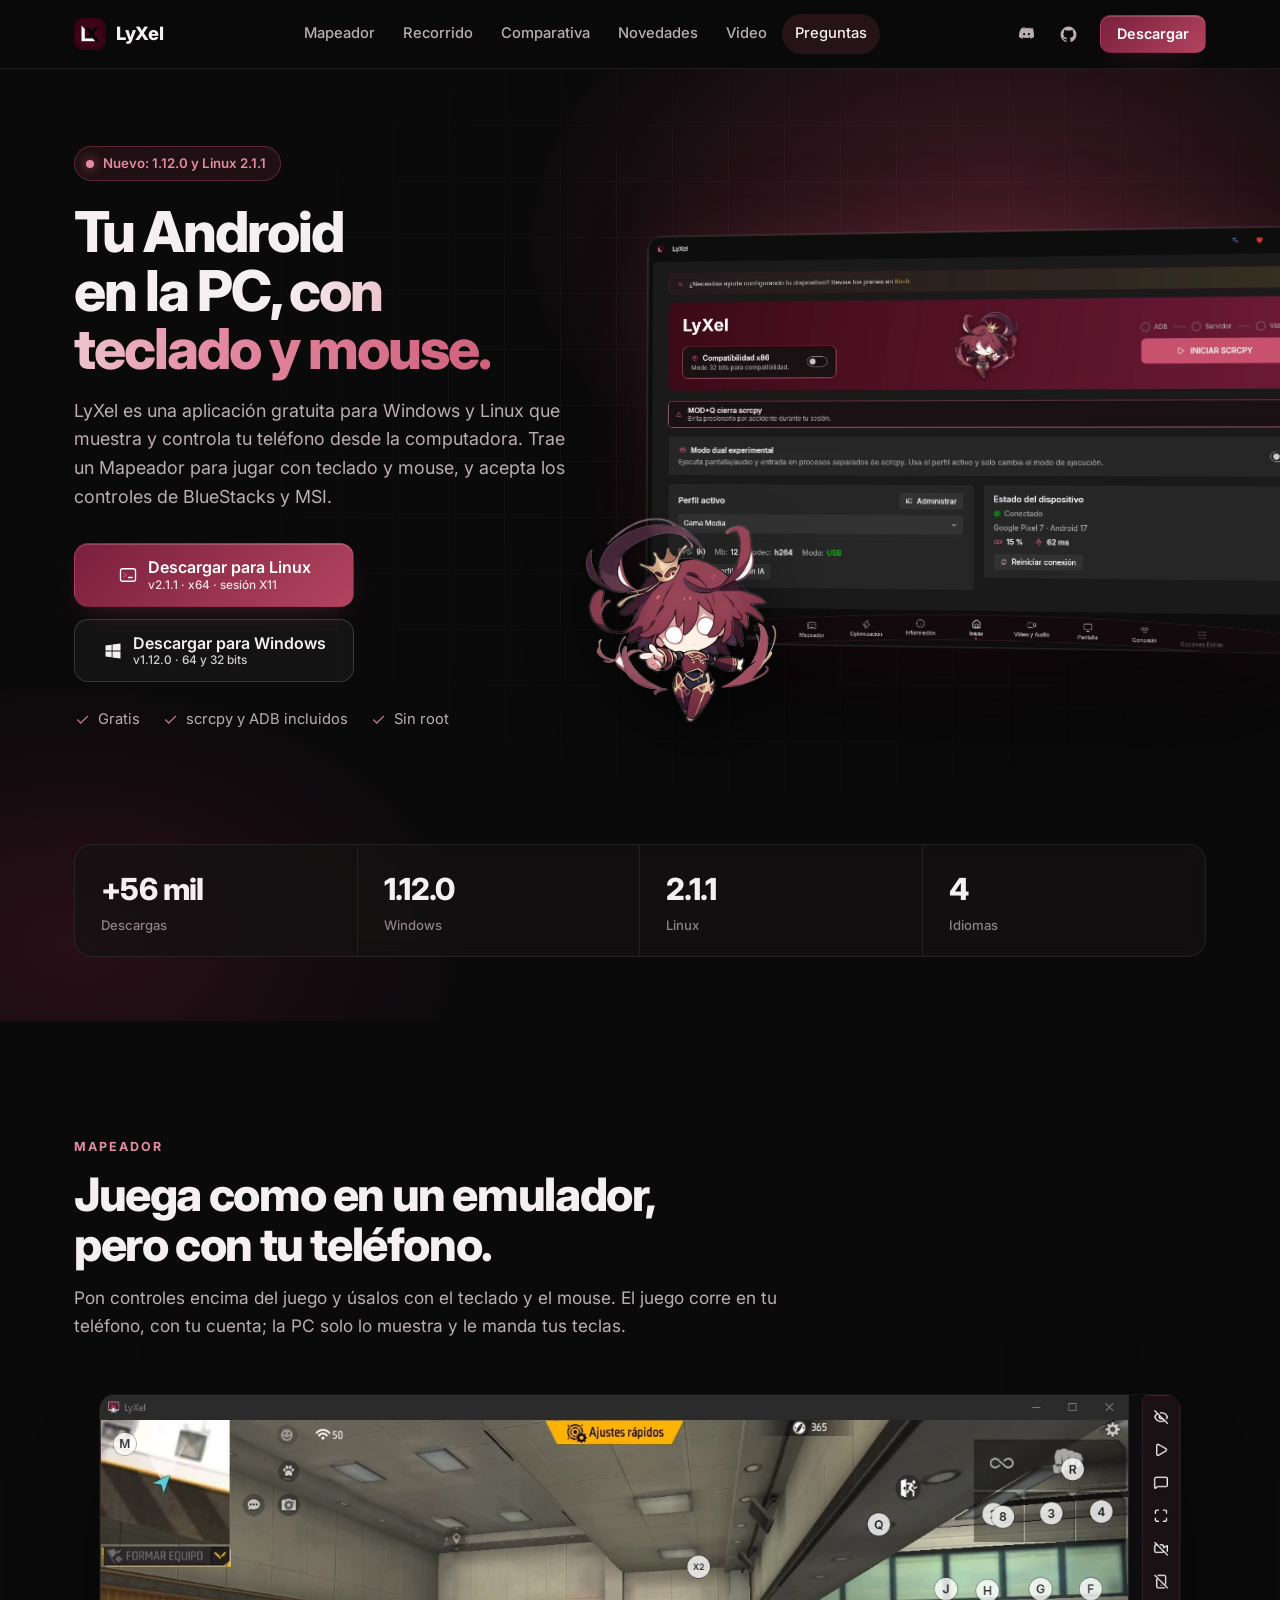
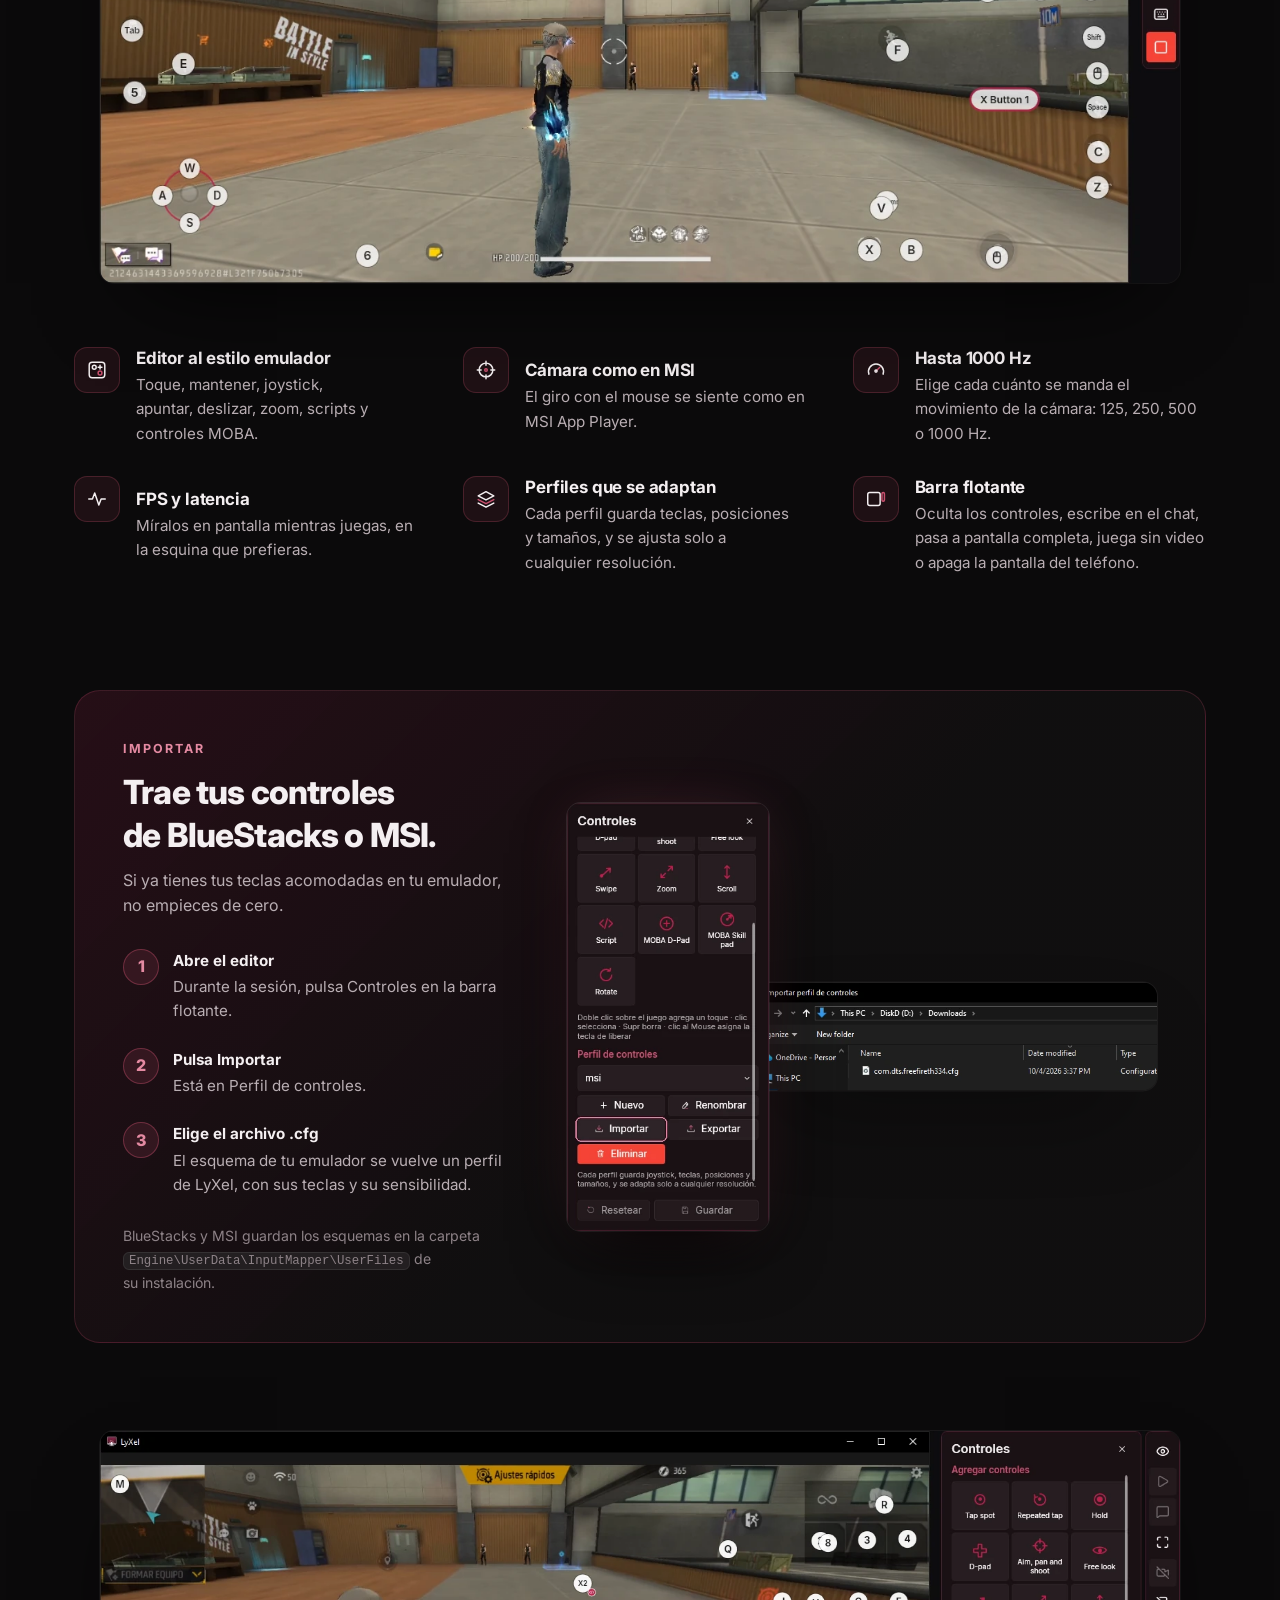
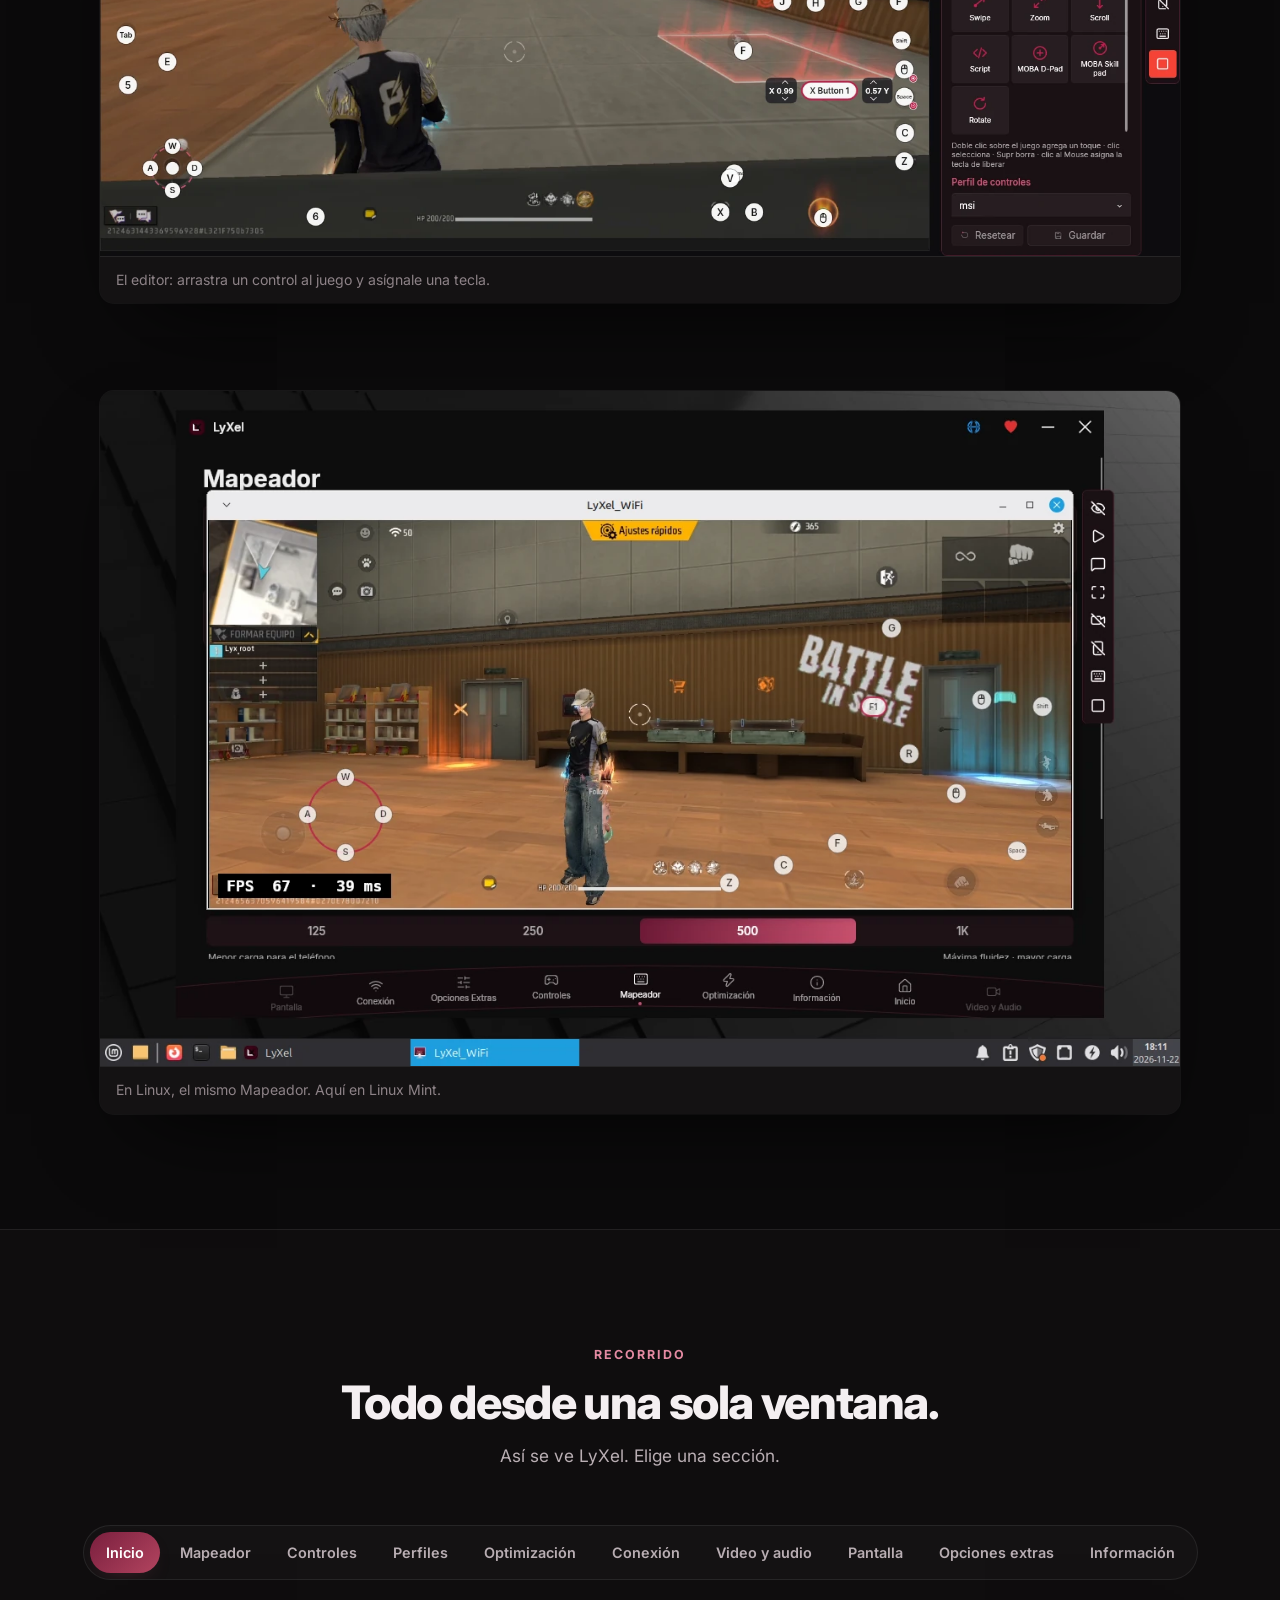
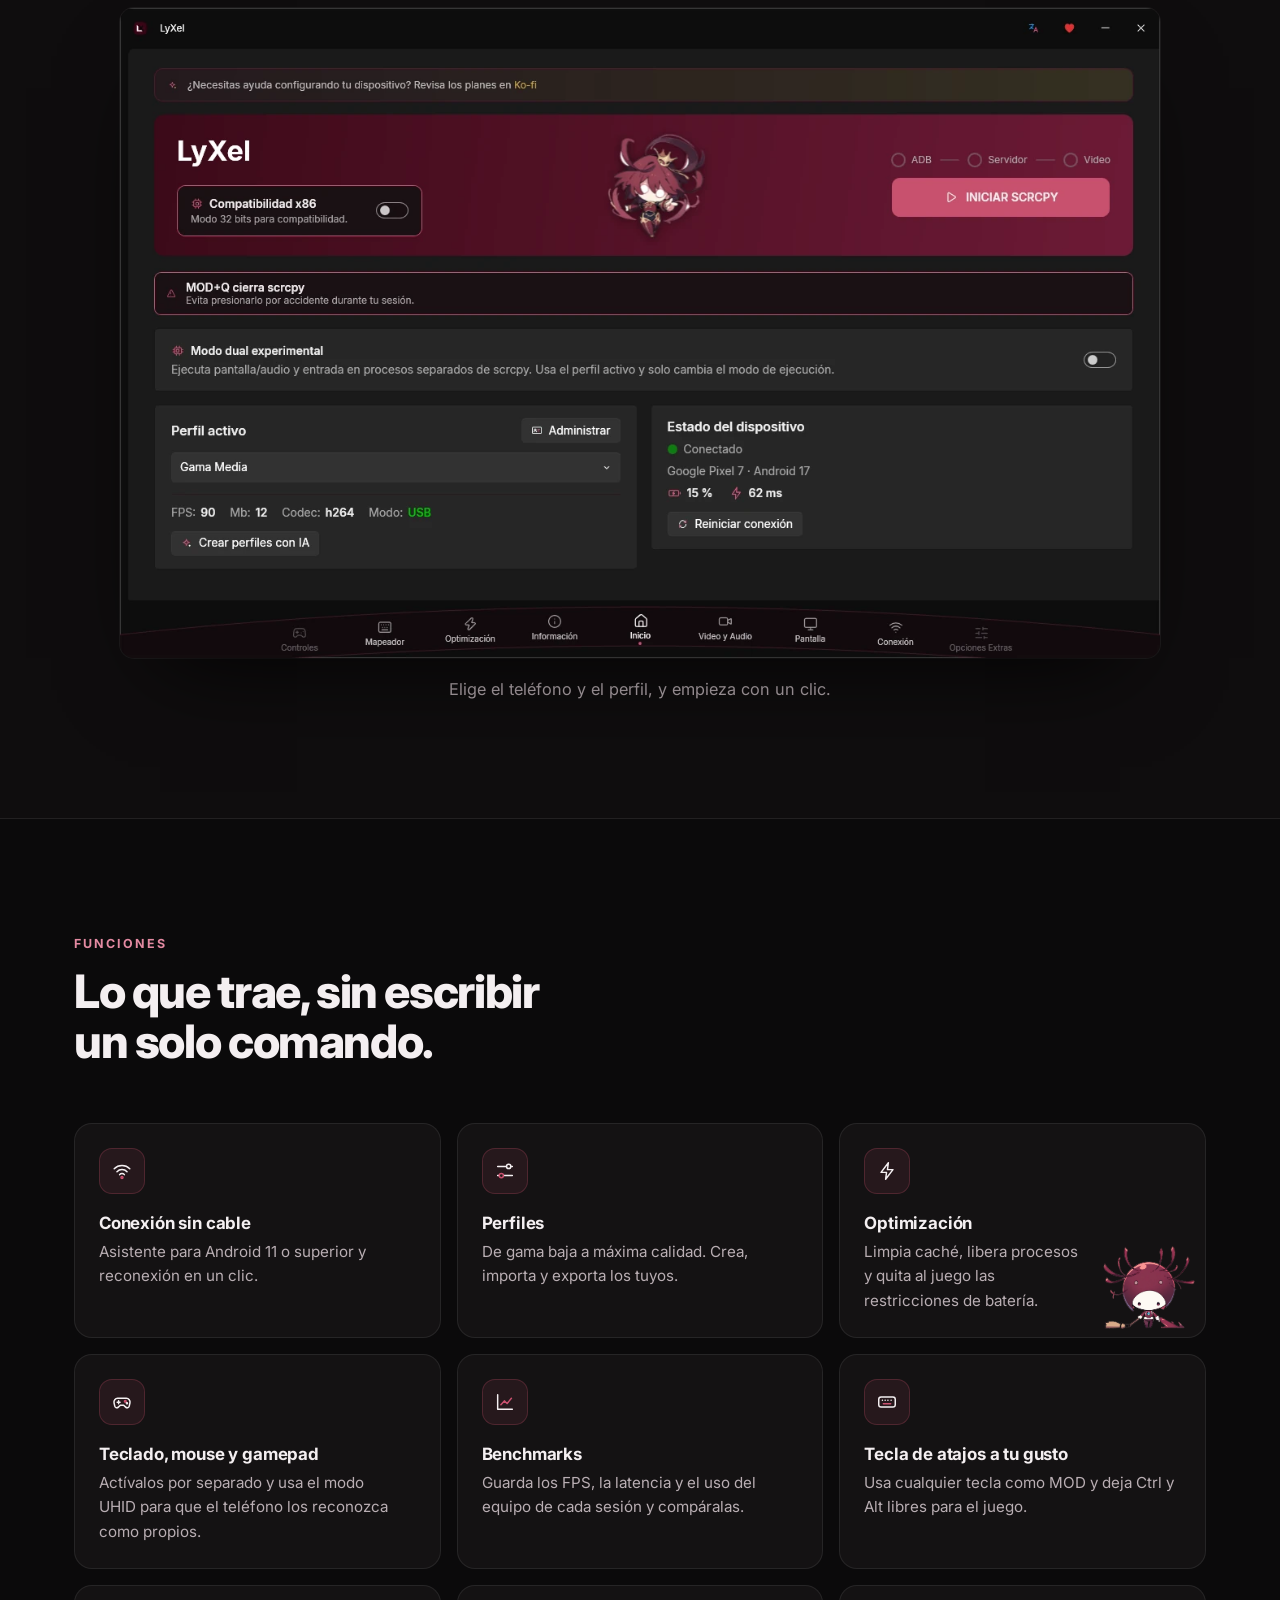
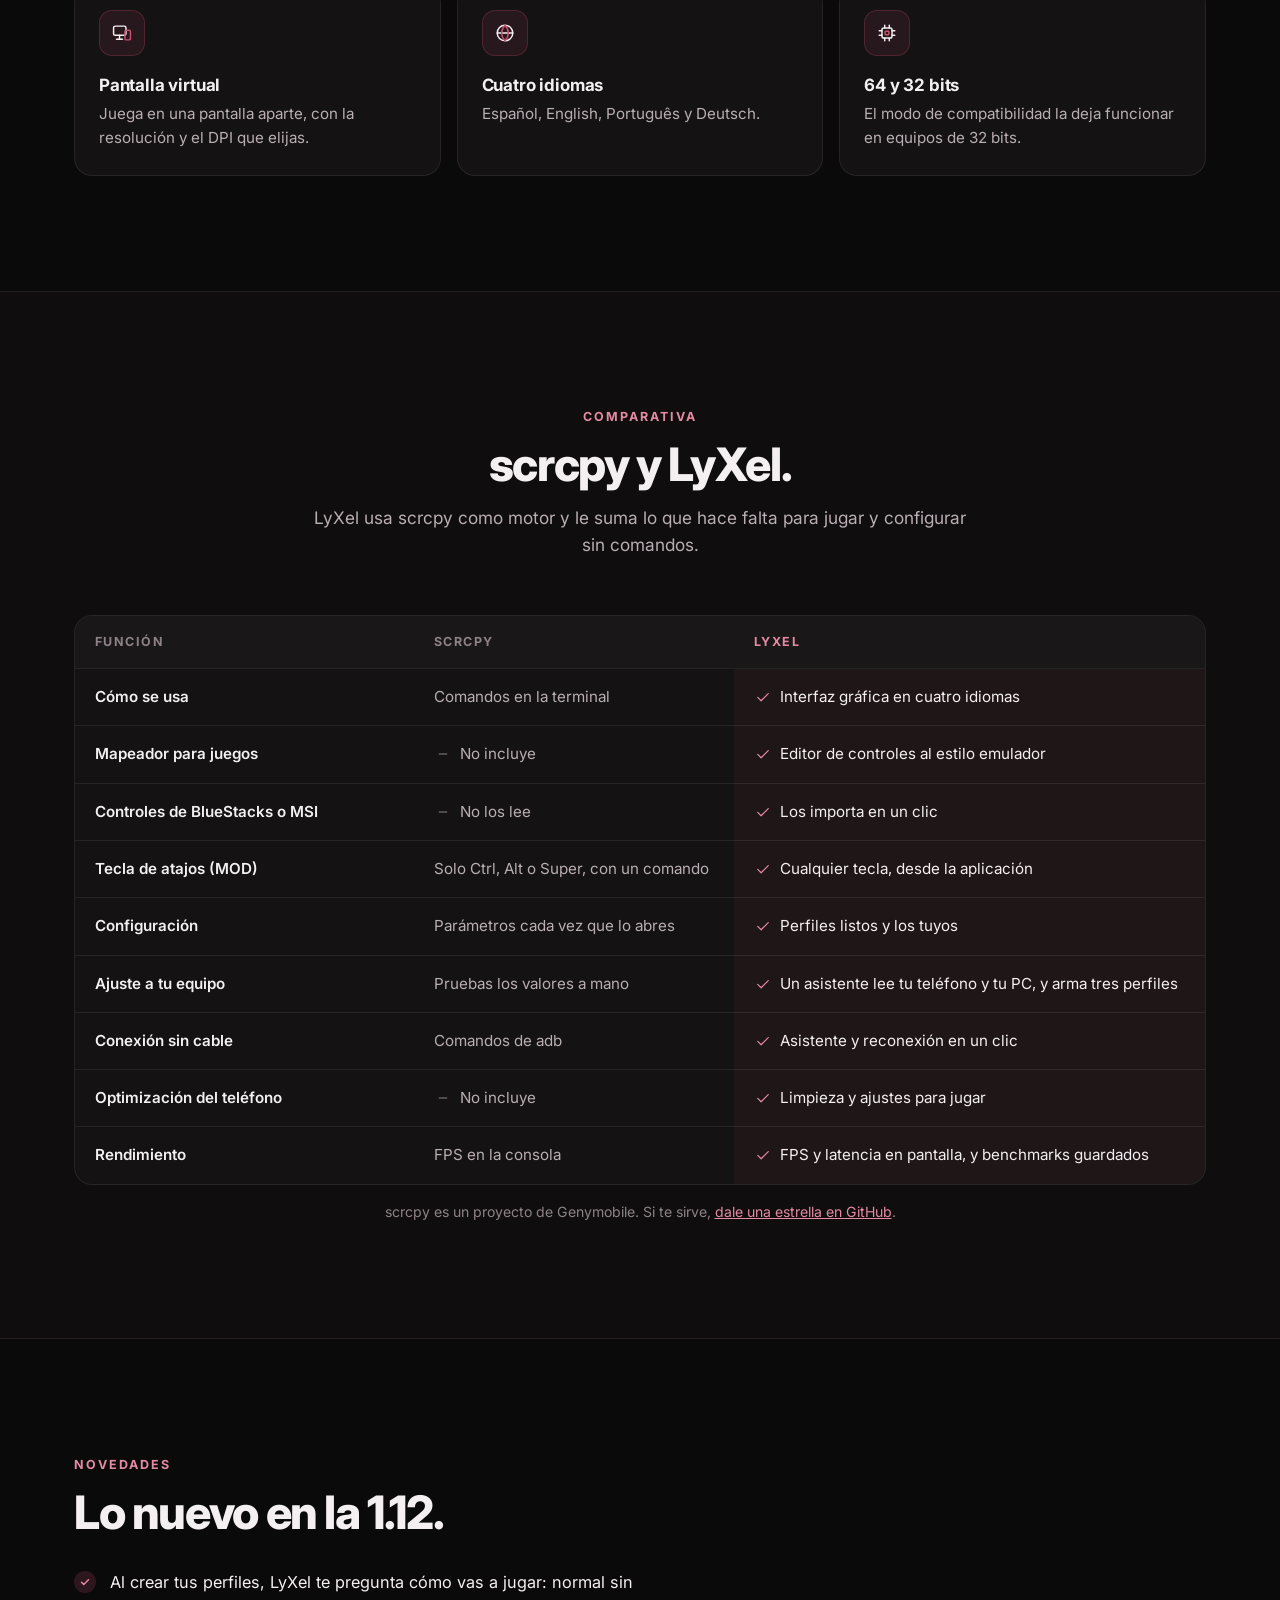
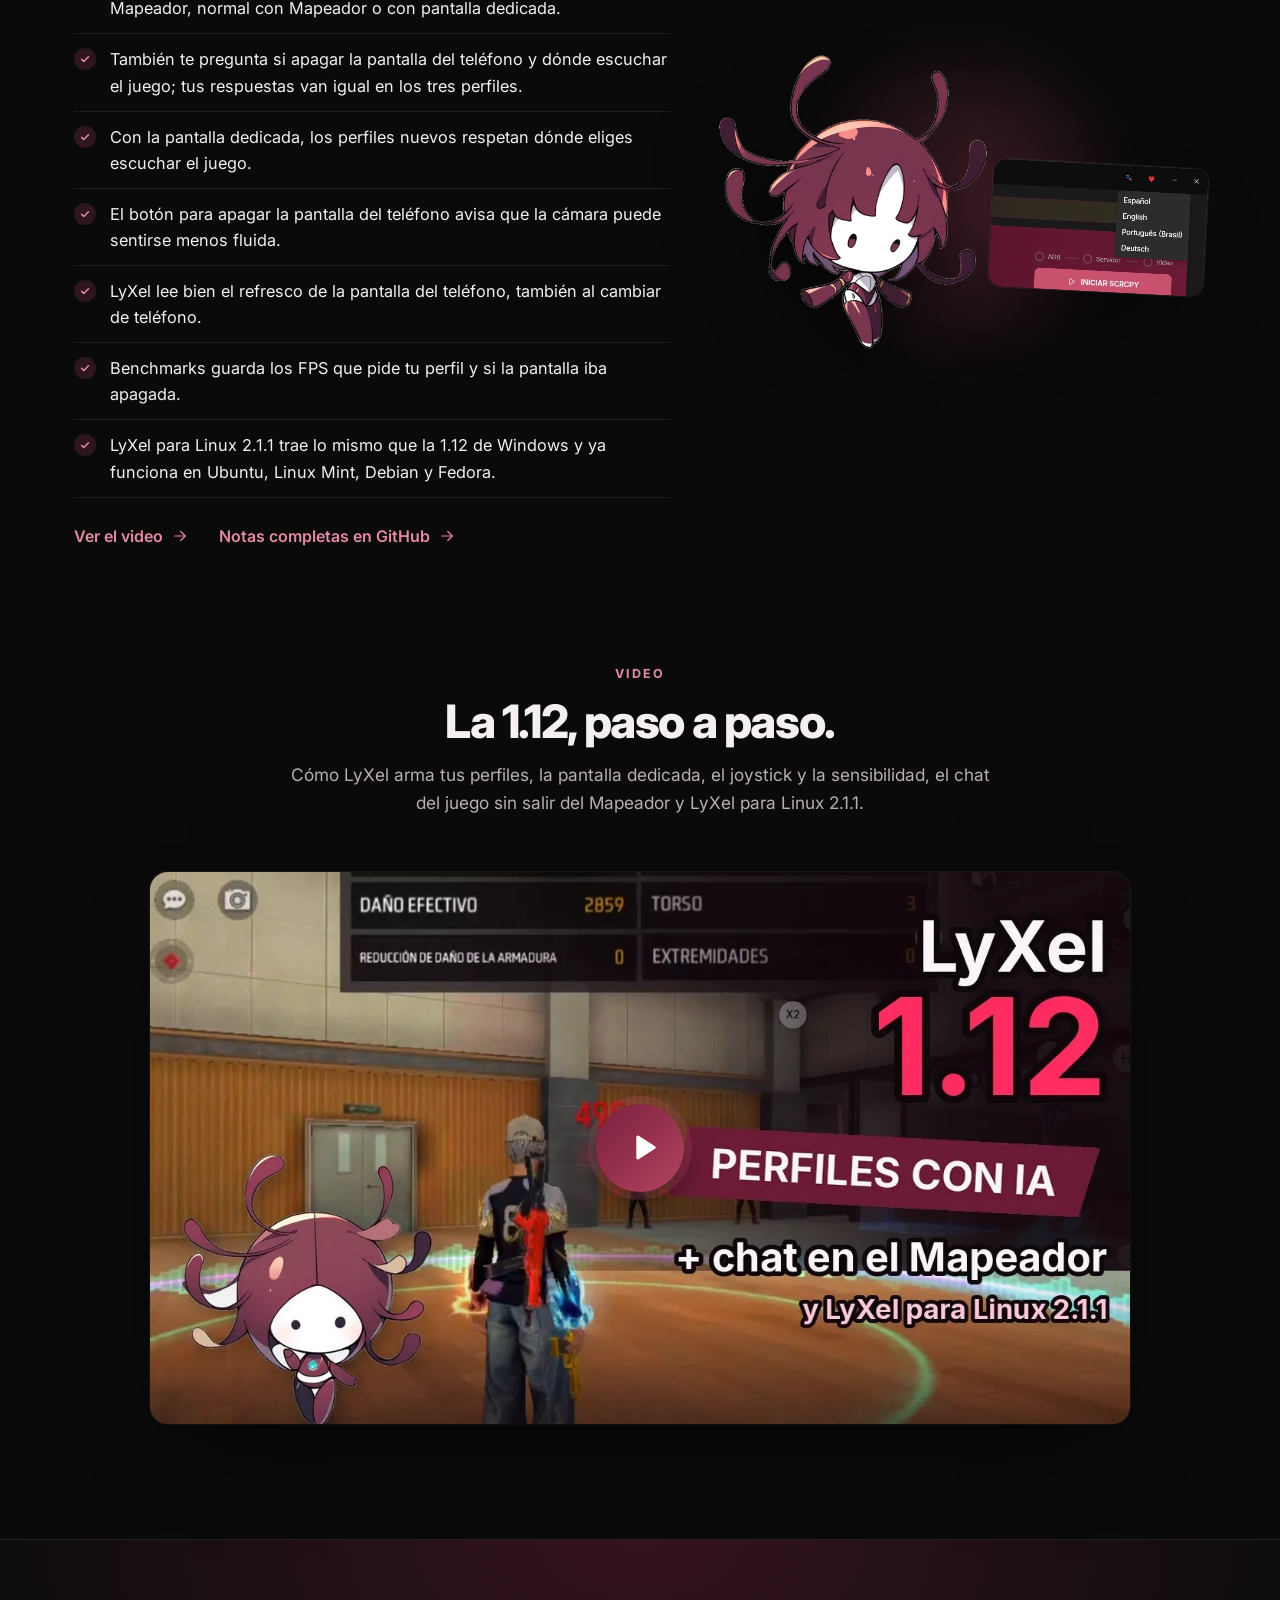
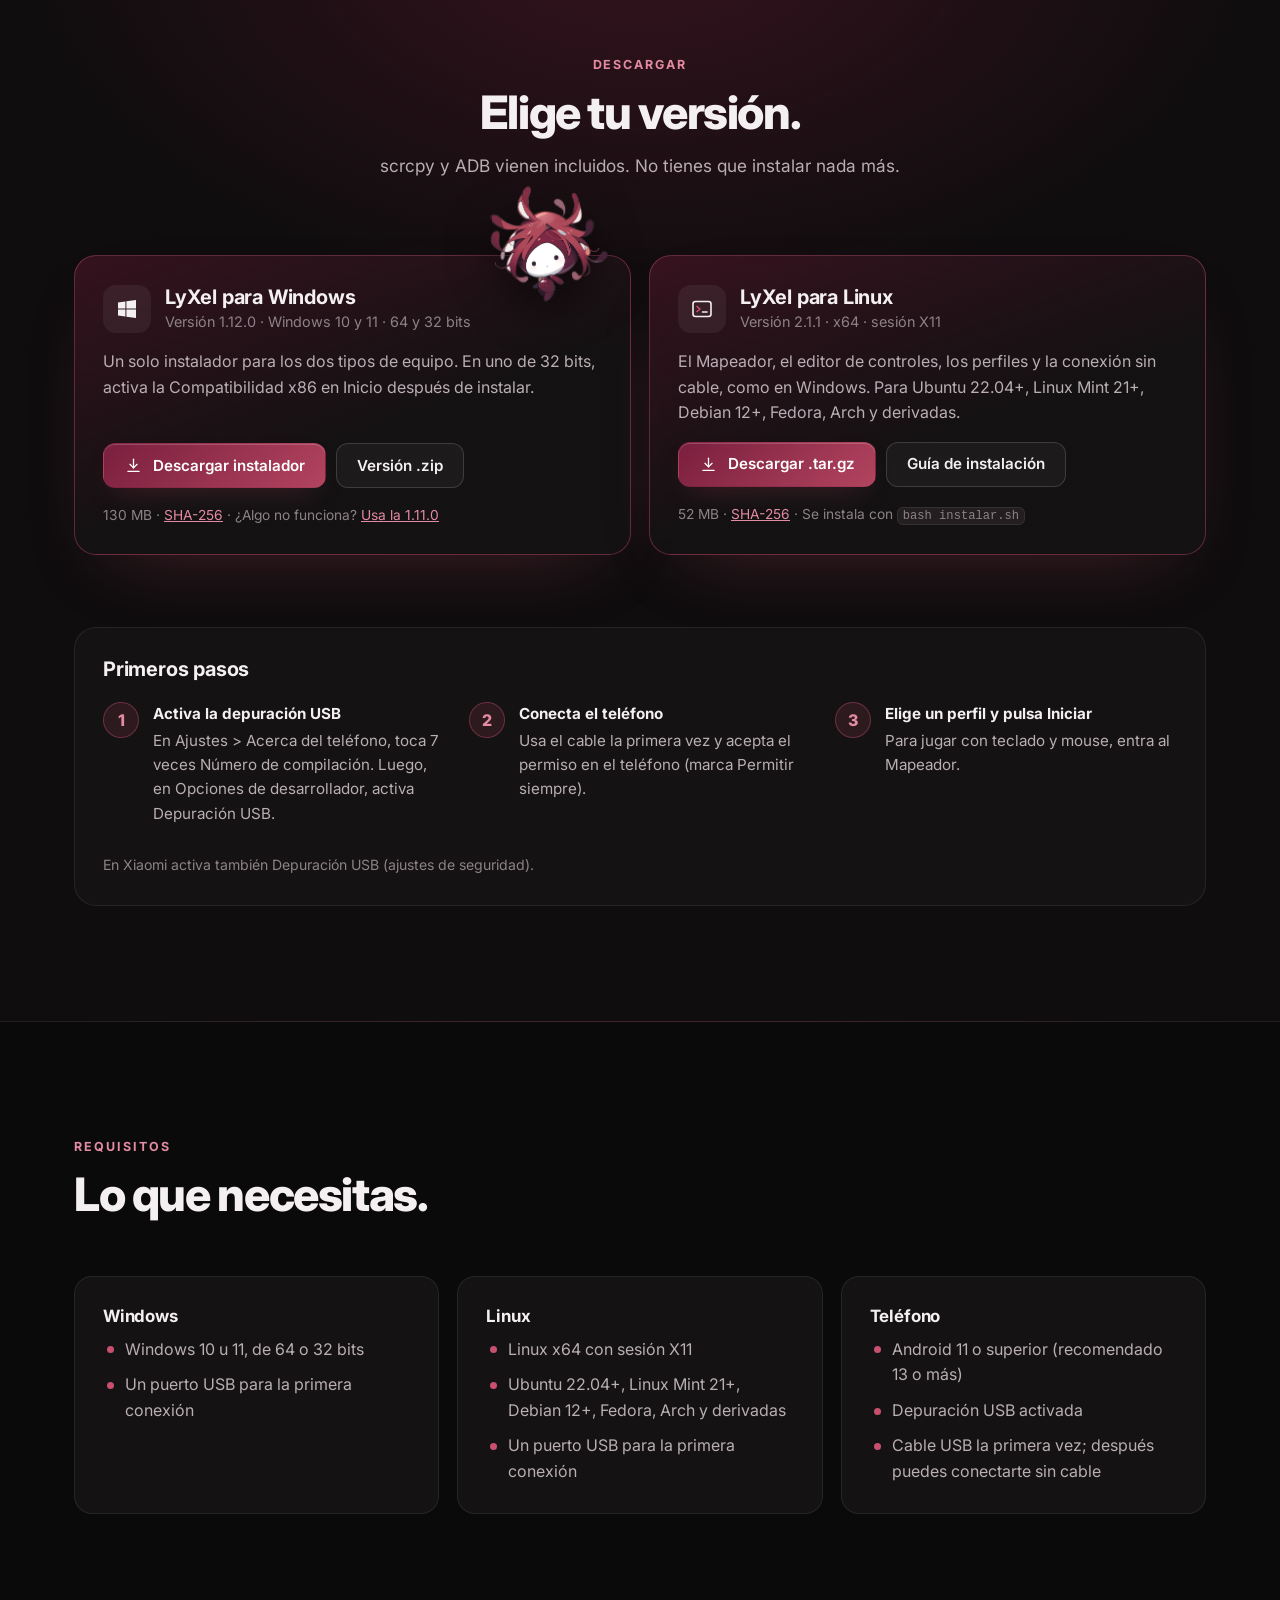
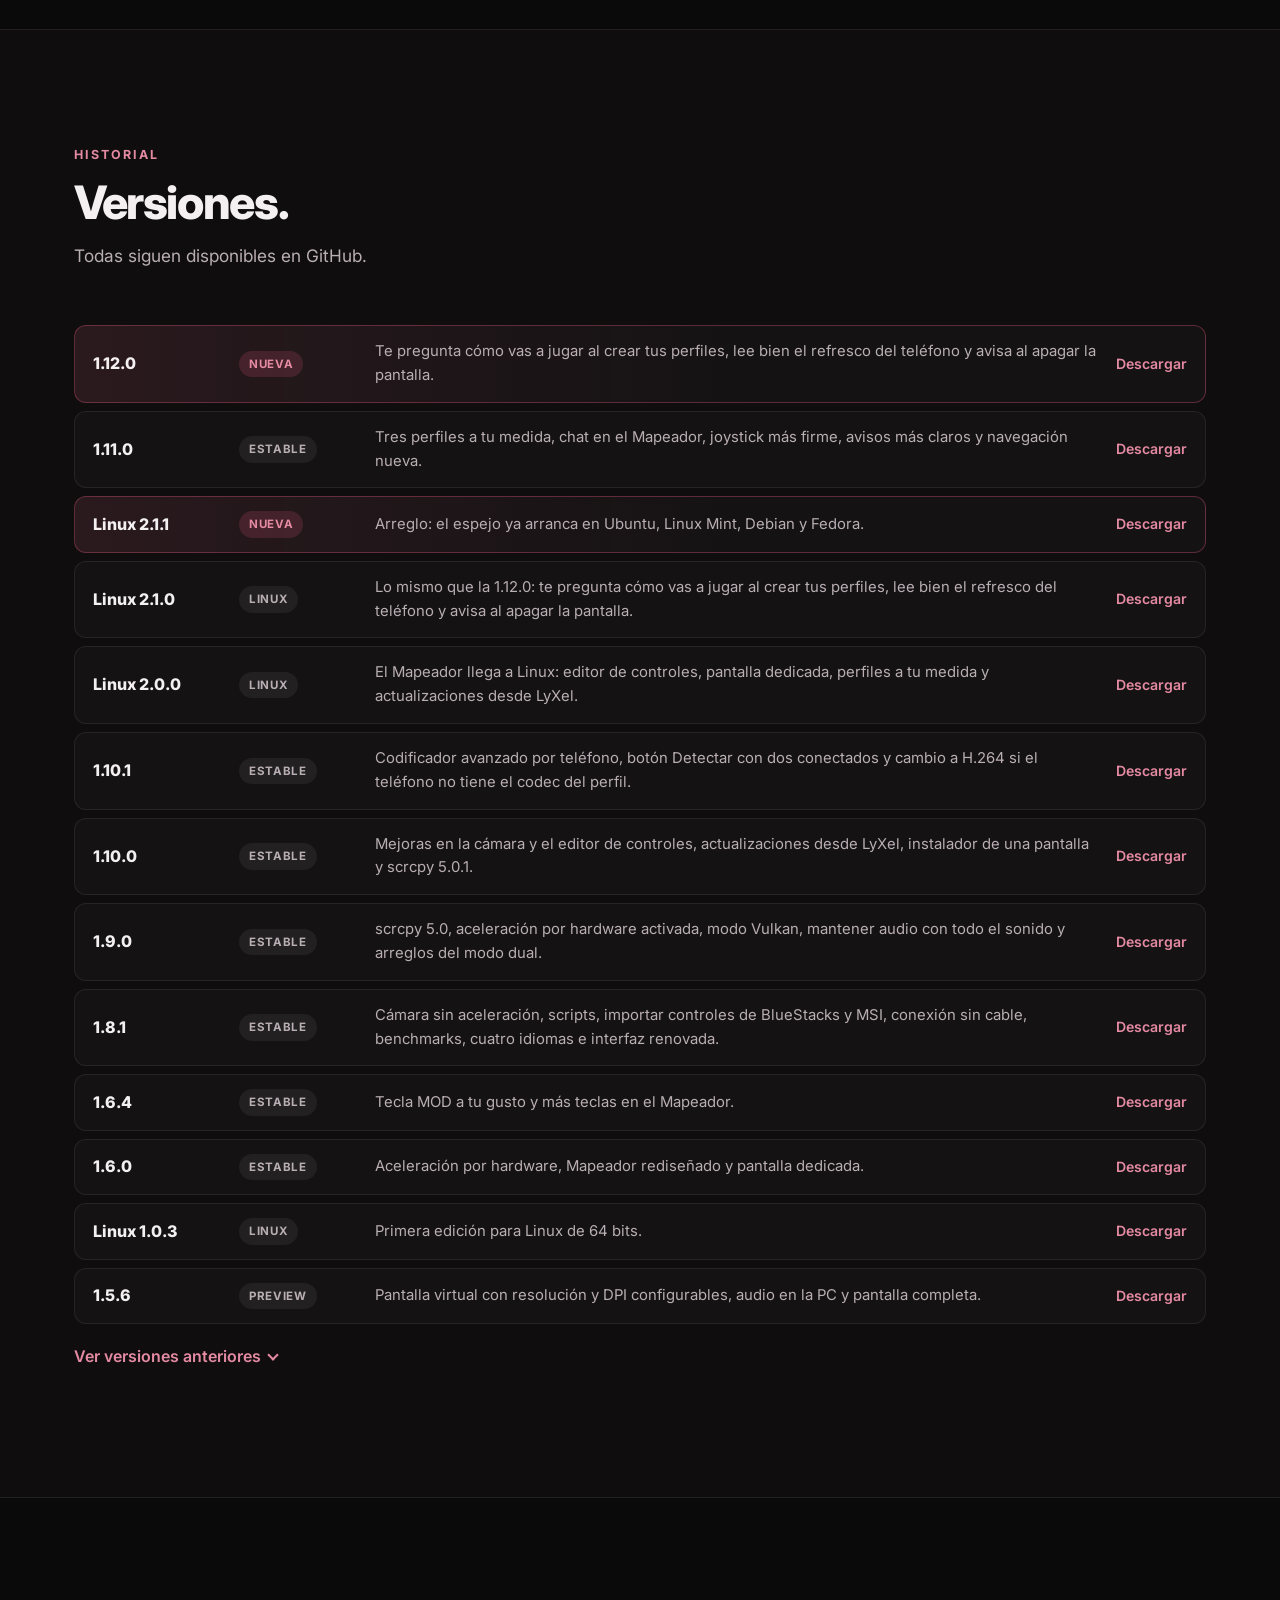
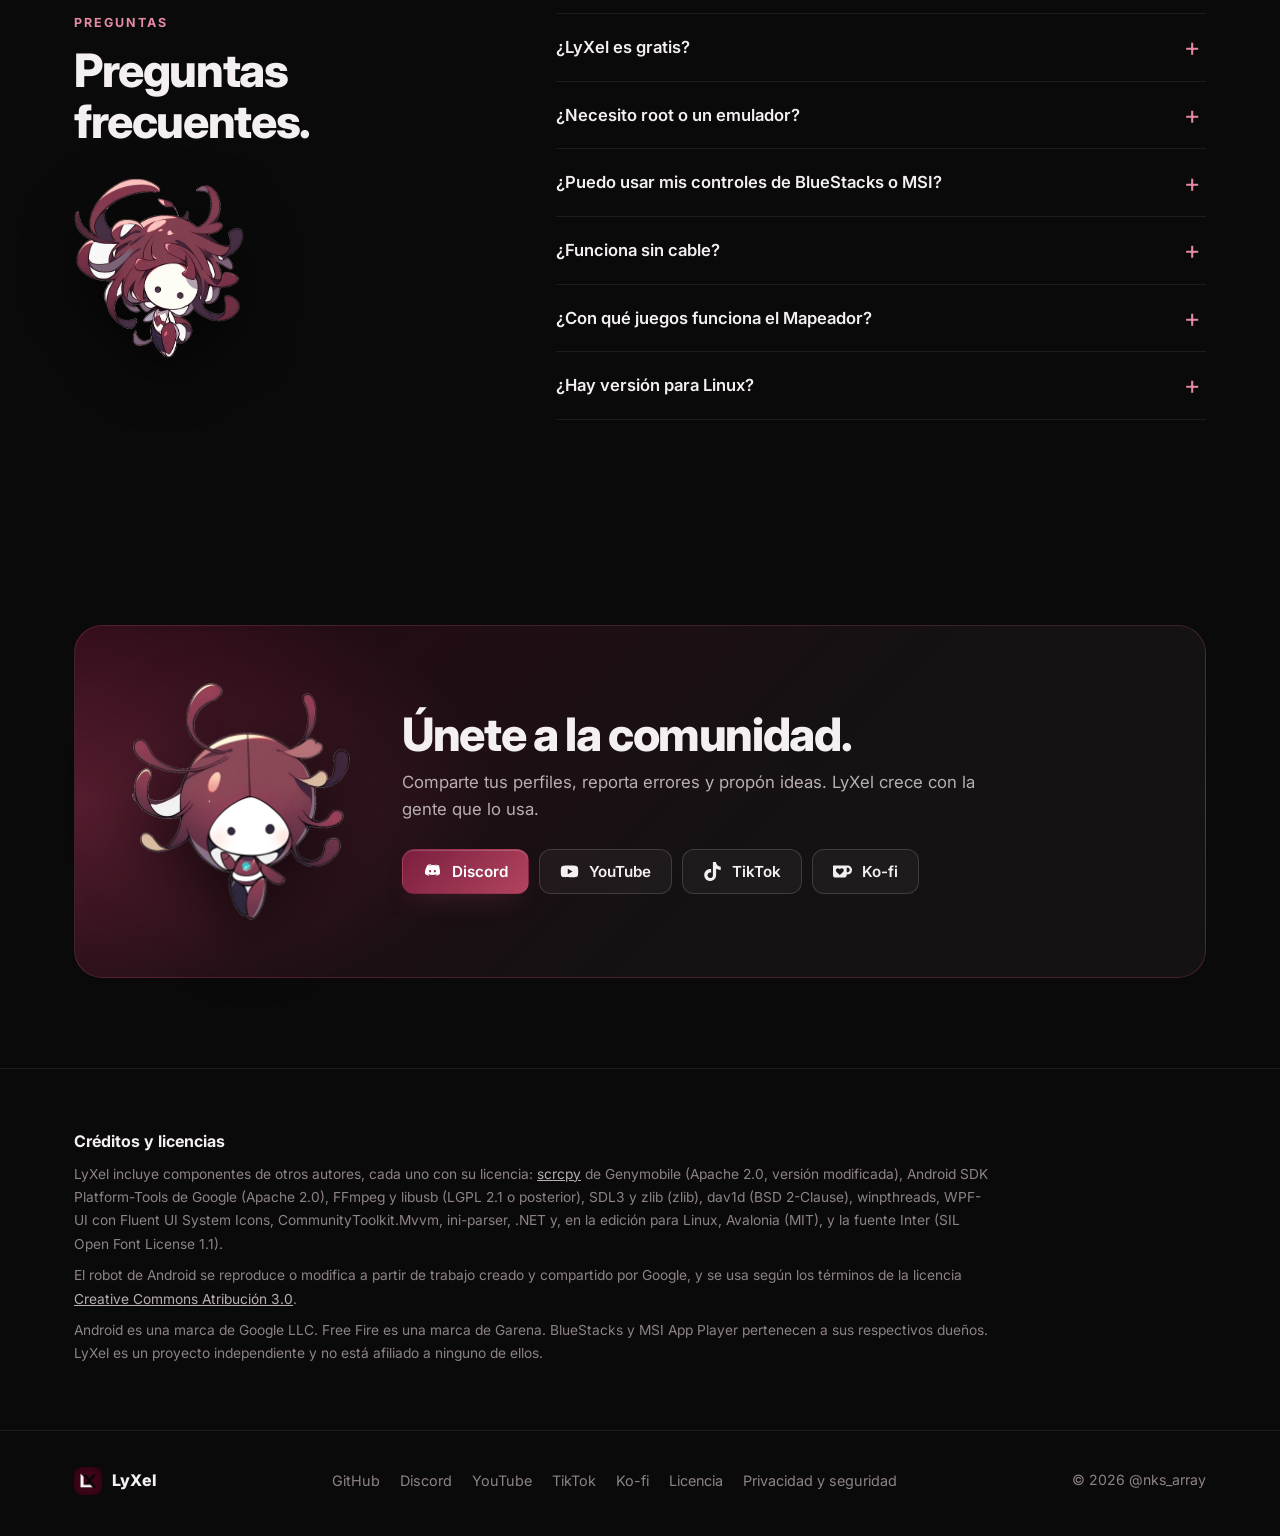
==== commit c64b799f: "Descargas +56 mil" ====
--- a/docs/index.html
+++ b/docs/index.html
@@ -175,7 +175,7 @@
 
       <div class="contenedor">
         <dl class="cifras">
-          <div><dt>Descargas</dt><dd id="cifra-descargas">+48 mil</dd></div>
+          <div><dt>Descargas</dt><dd id="cifra-descargas">+56 mil</dd></div>
           <div><dt>Windows</dt><dd>1.12.0</dd></div>
           <div><dt>Linux</dt><dd>2.1.1</dd></div>
           <div><dt>Idiomas</dt><dd>4</dd></div>
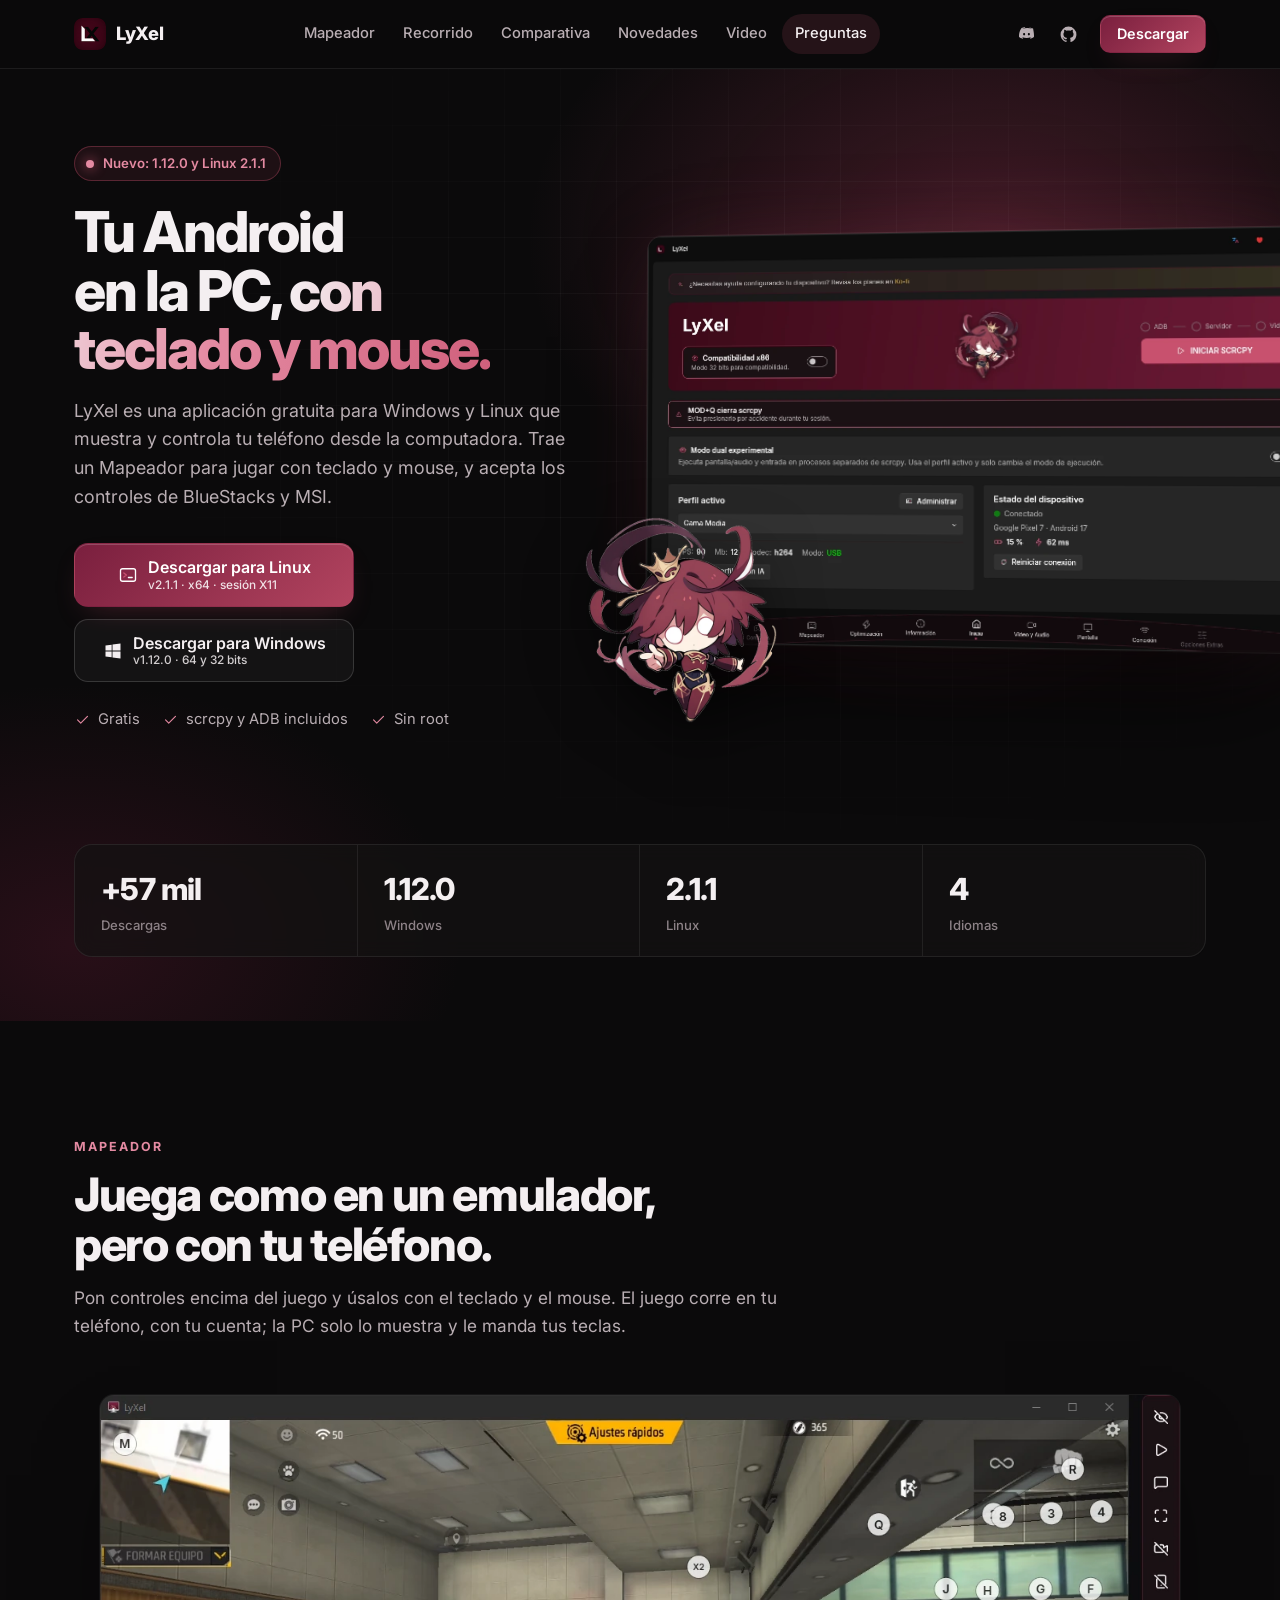
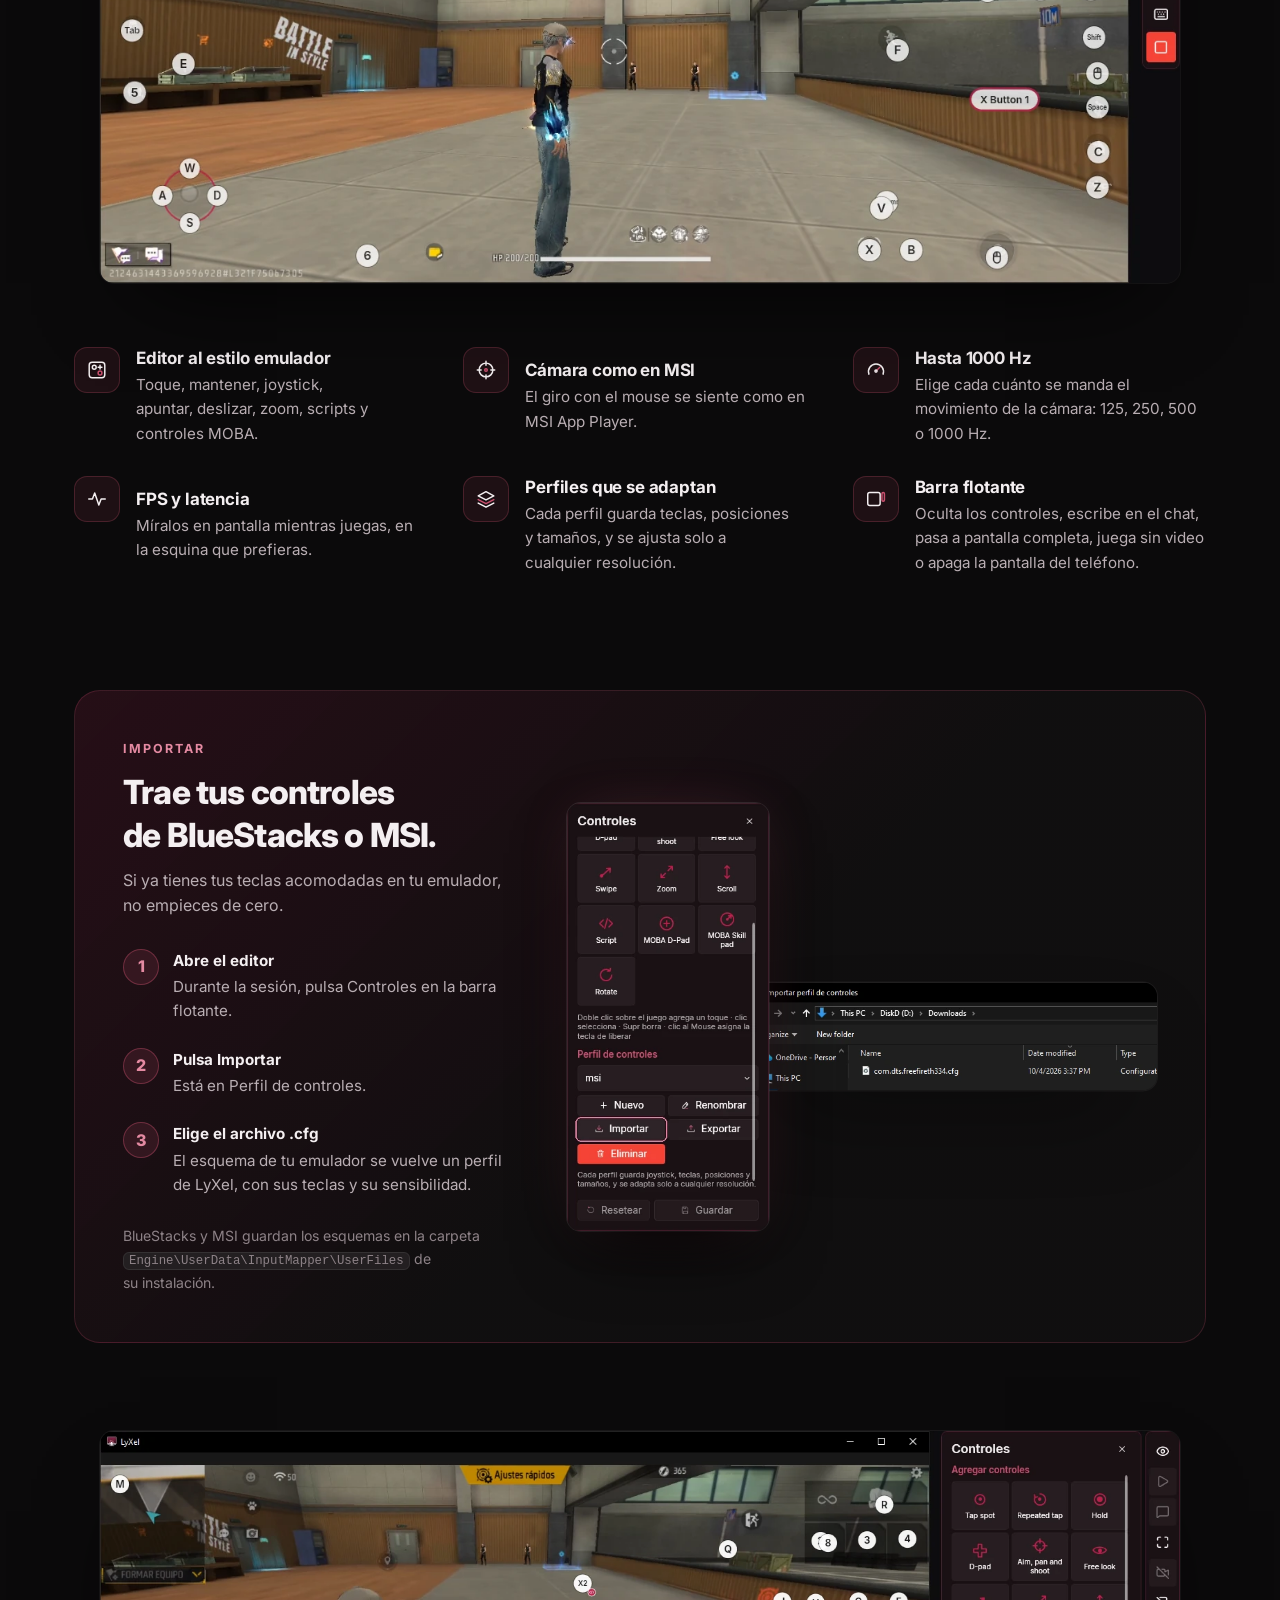
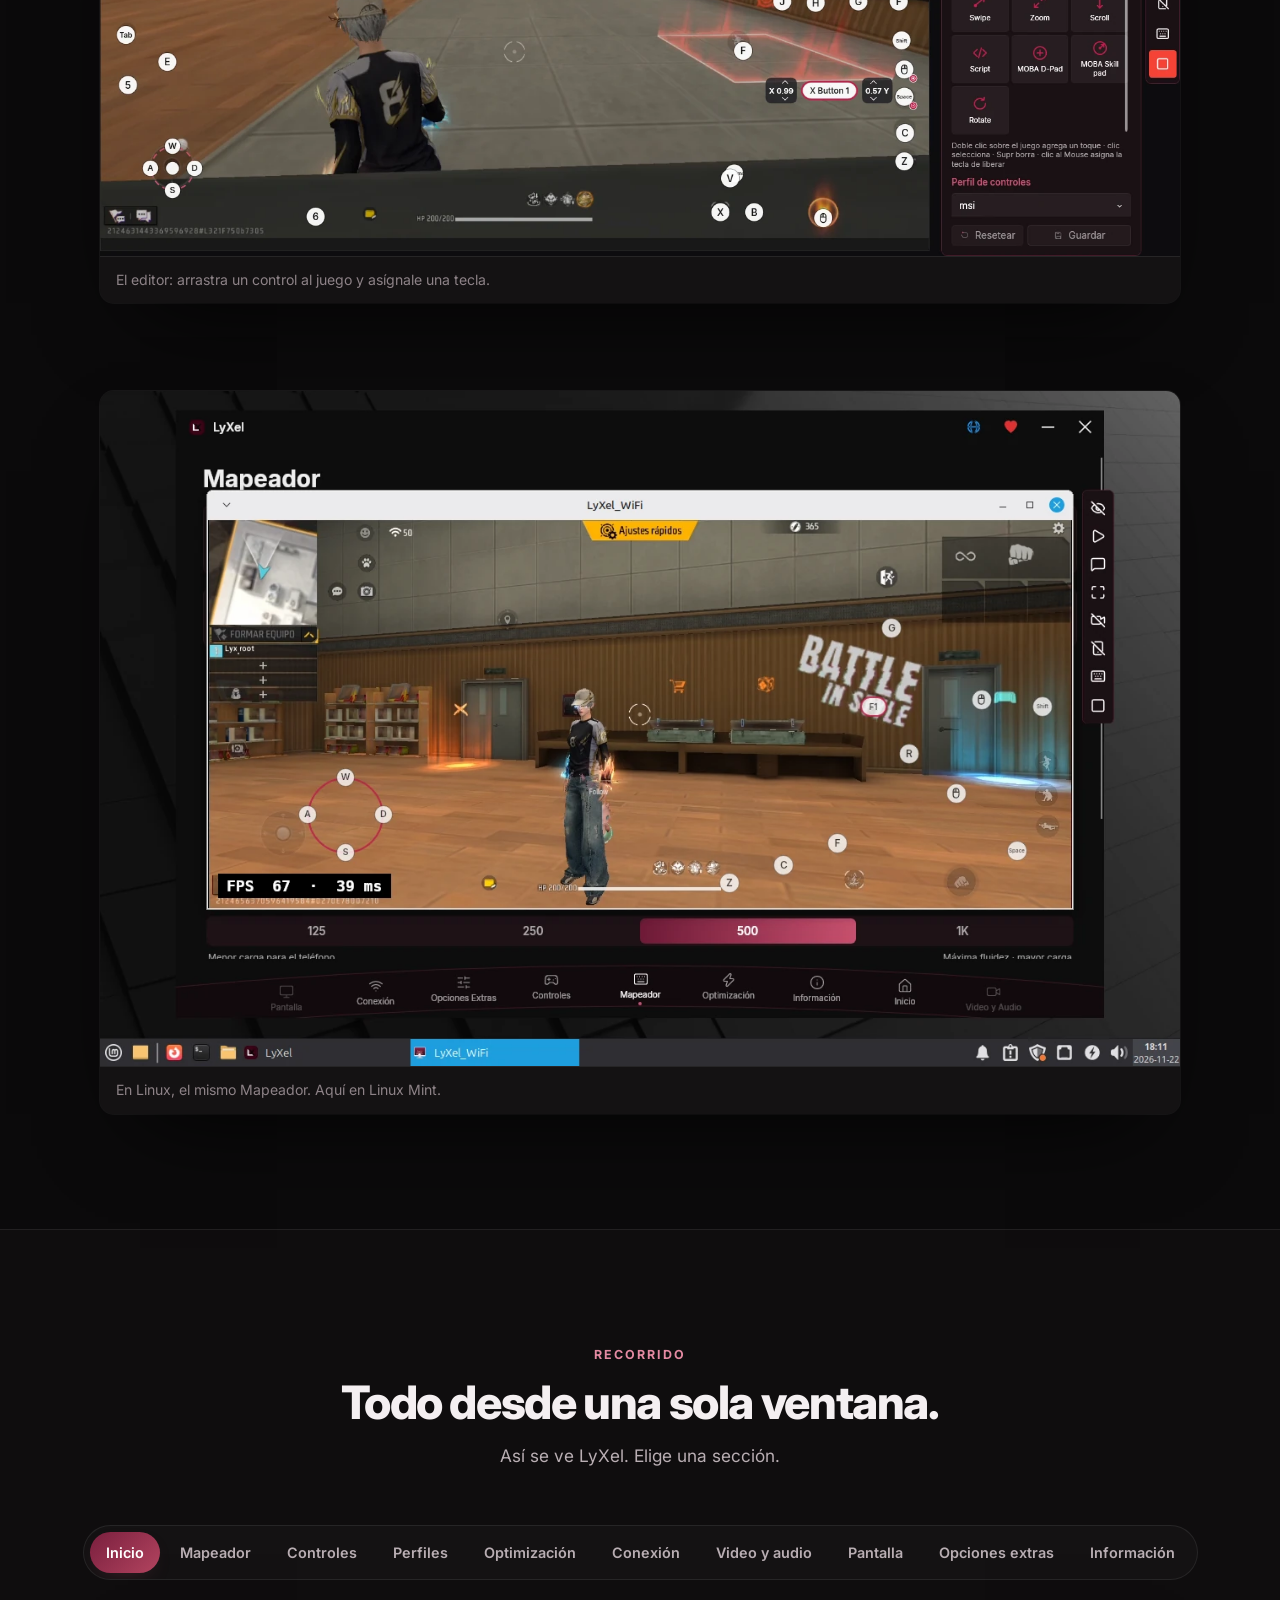
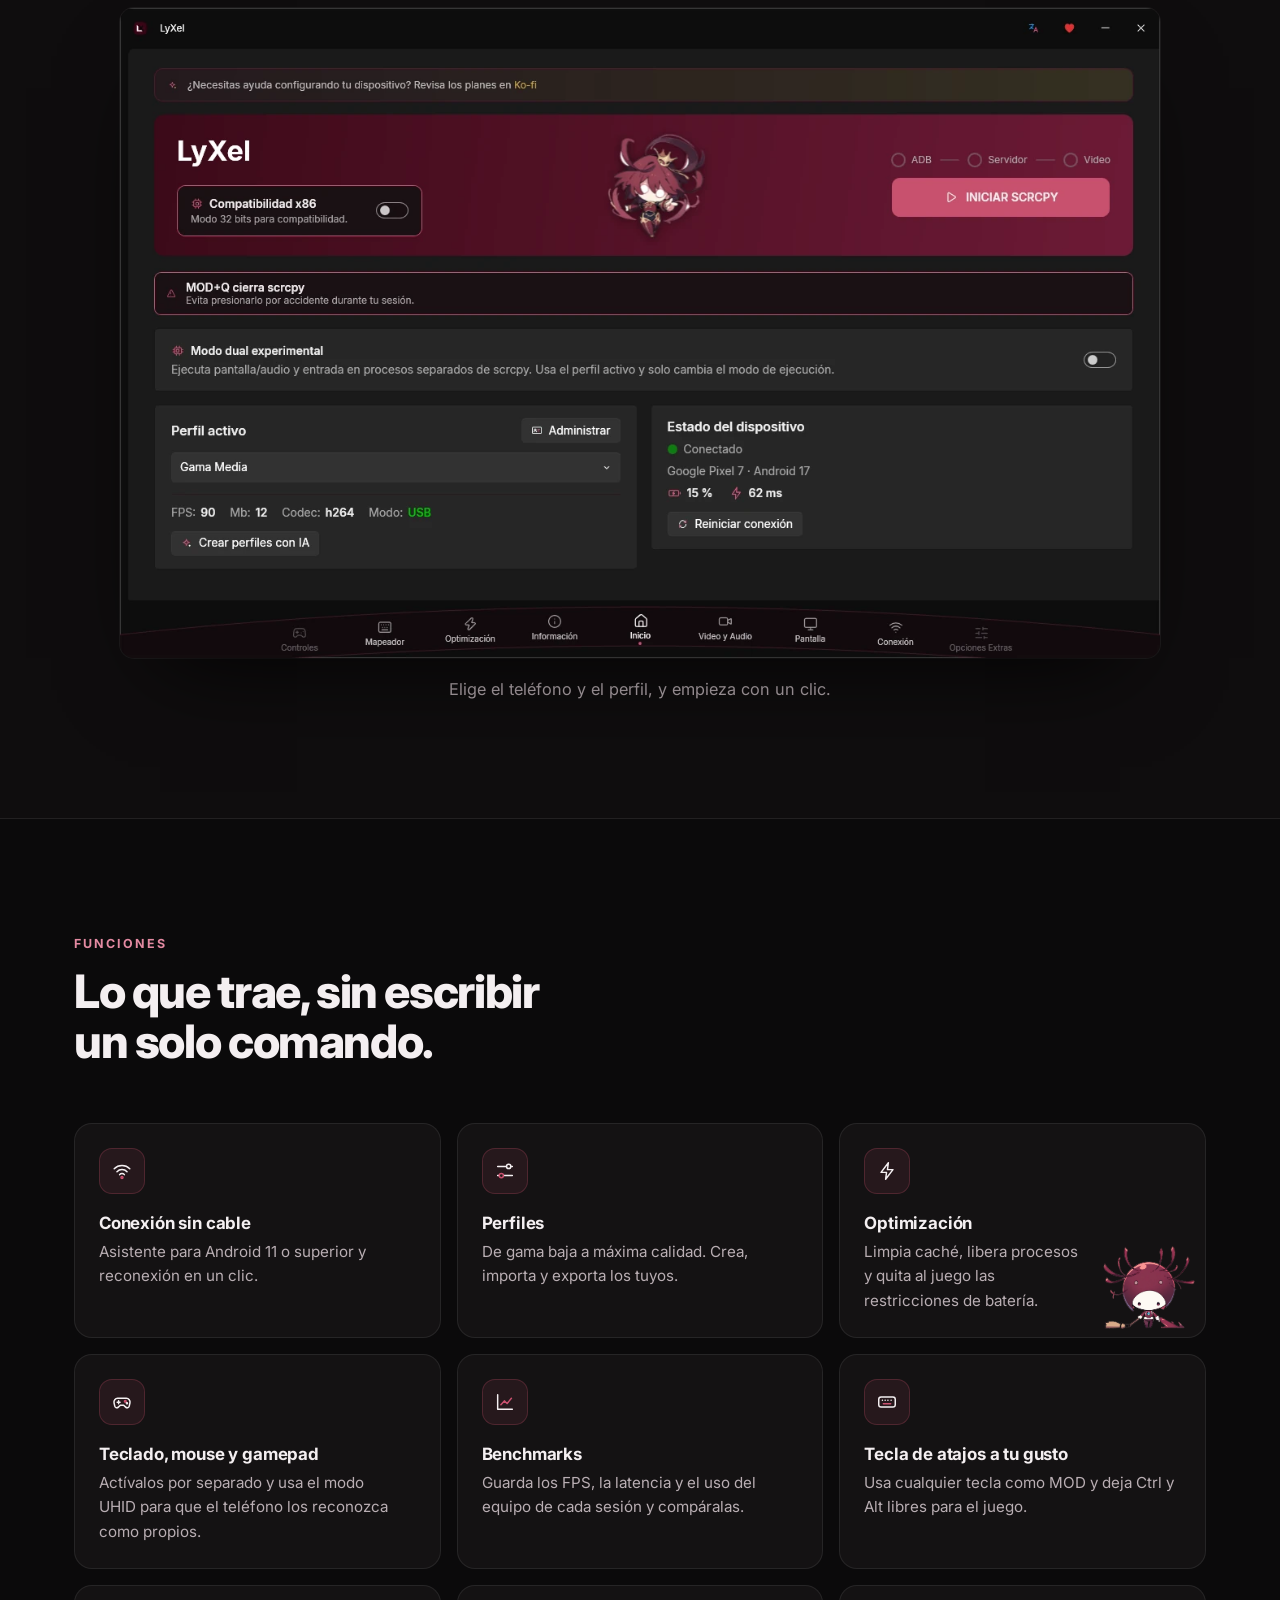
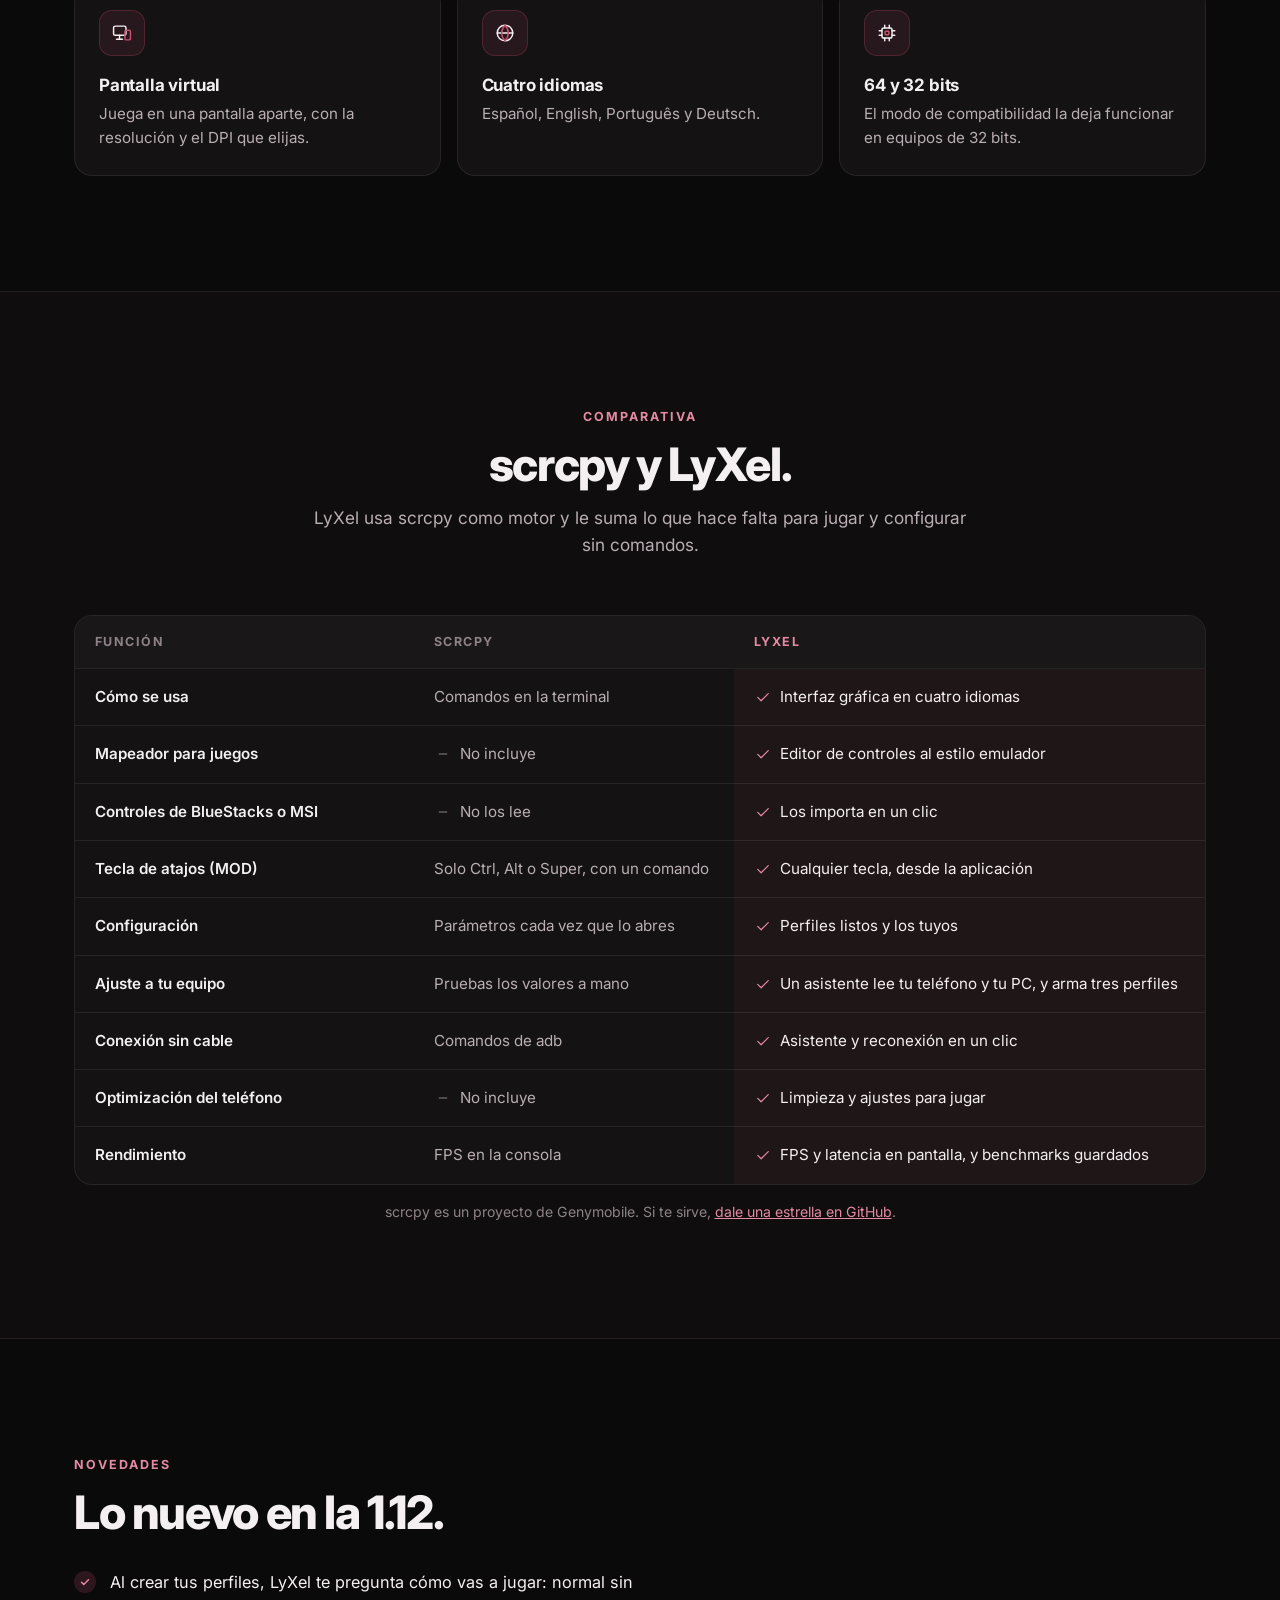
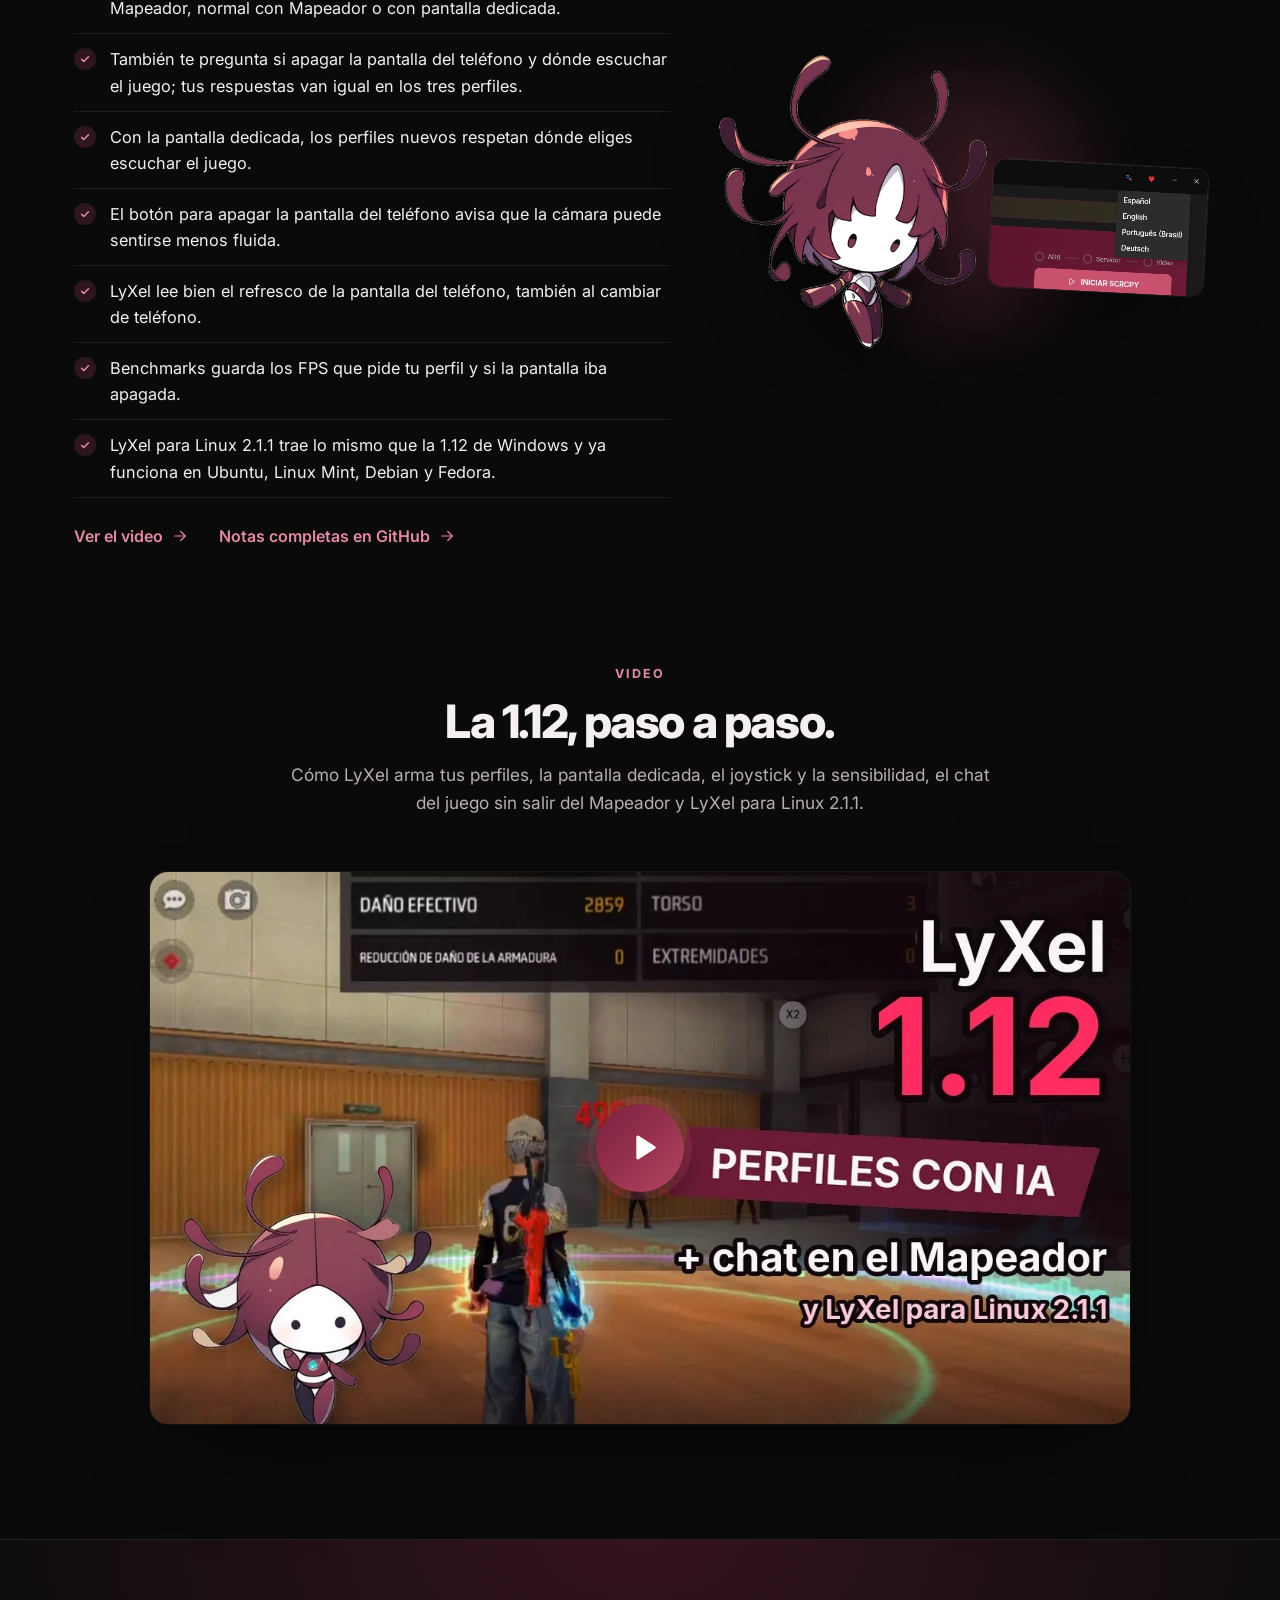
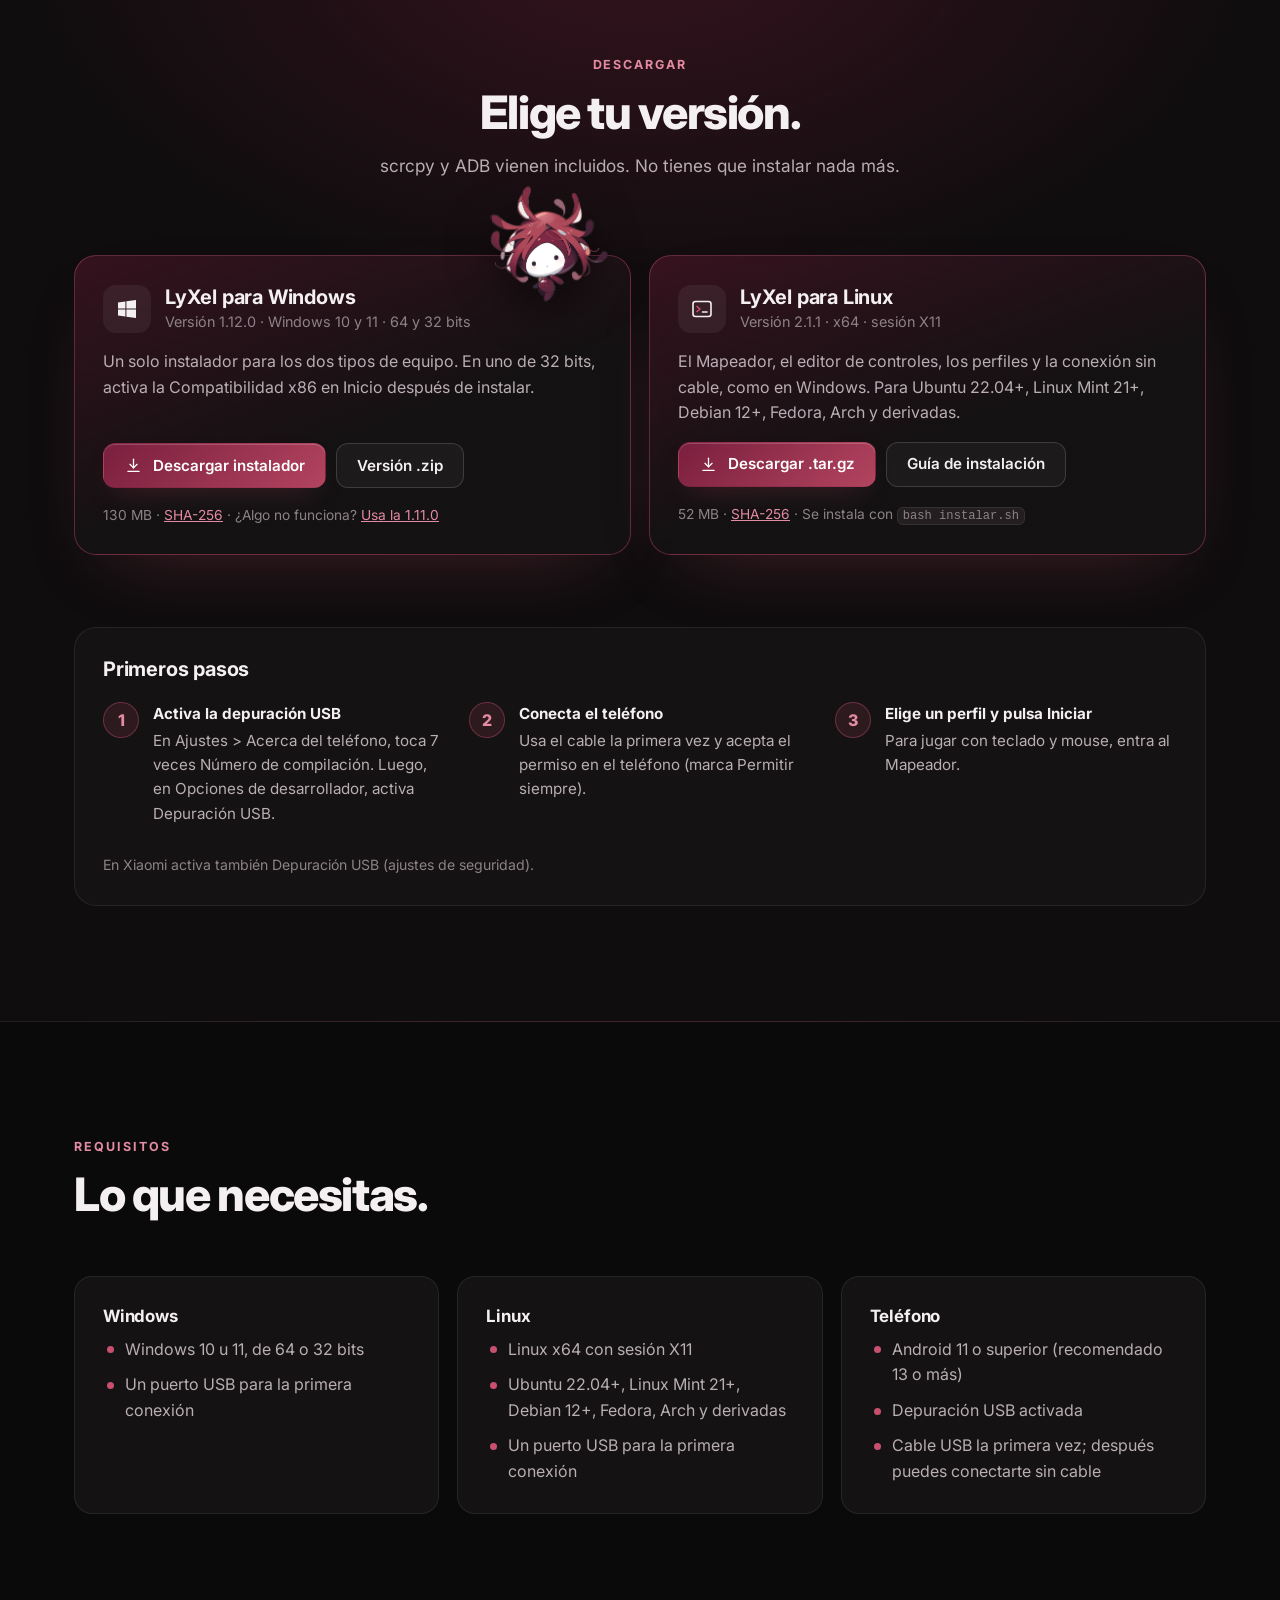
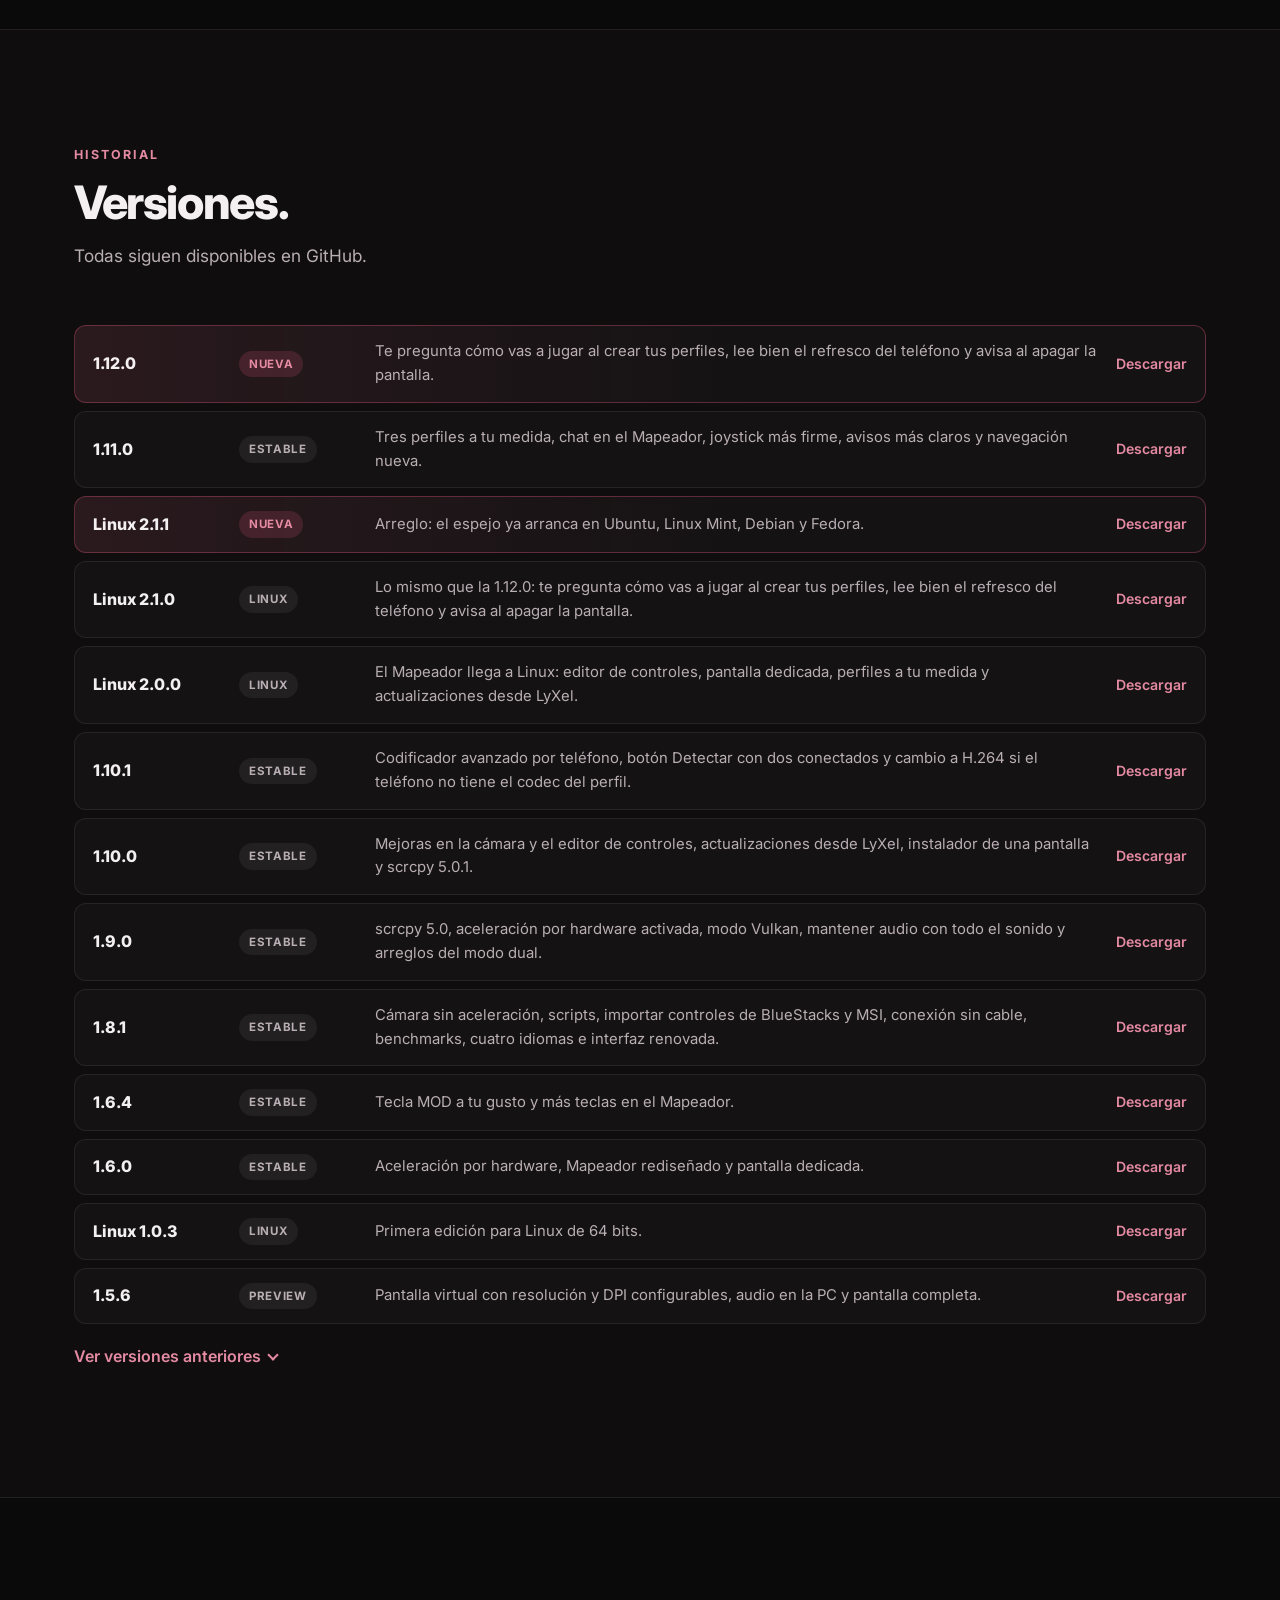
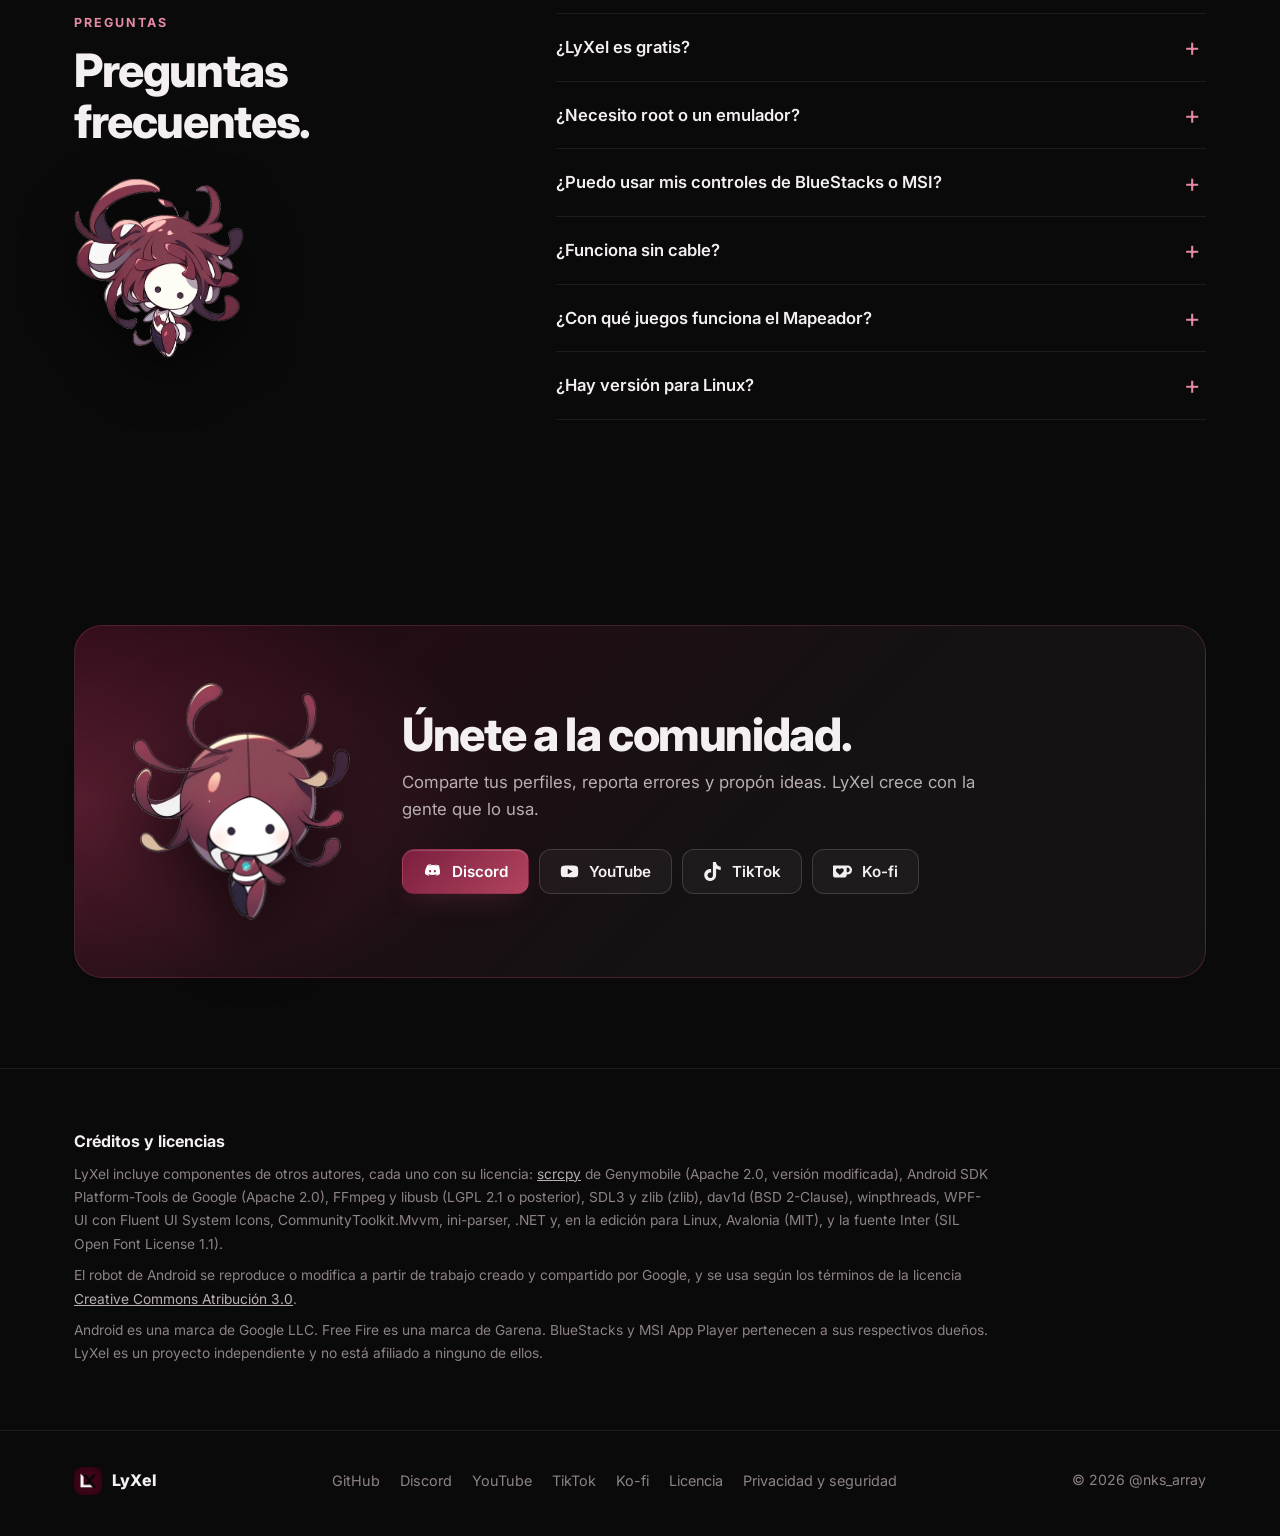
==== commit 7b135674: "Descargas +57 mil" ====
--- a/docs/index.html
+++ b/docs/index.html
@@ -175,7 +175,7 @@
 
       <div class="contenedor">
         <dl class="cifras">
-          <div><dt>Descargas</dt><dd id="cifra-descargas">+56 mil</dd></div>
+          <div><dt>Descargas</dt><dd id="cifra-descargas">+57 mil</dd></div>
           <div><dt>Windows</dt><dd>1.12.0</dd></div>
           <div><dt>Linux</dt><dd>2.1.1</dd></div>
           <div><dt>Idiomas</dt><dd>4</dd></div>
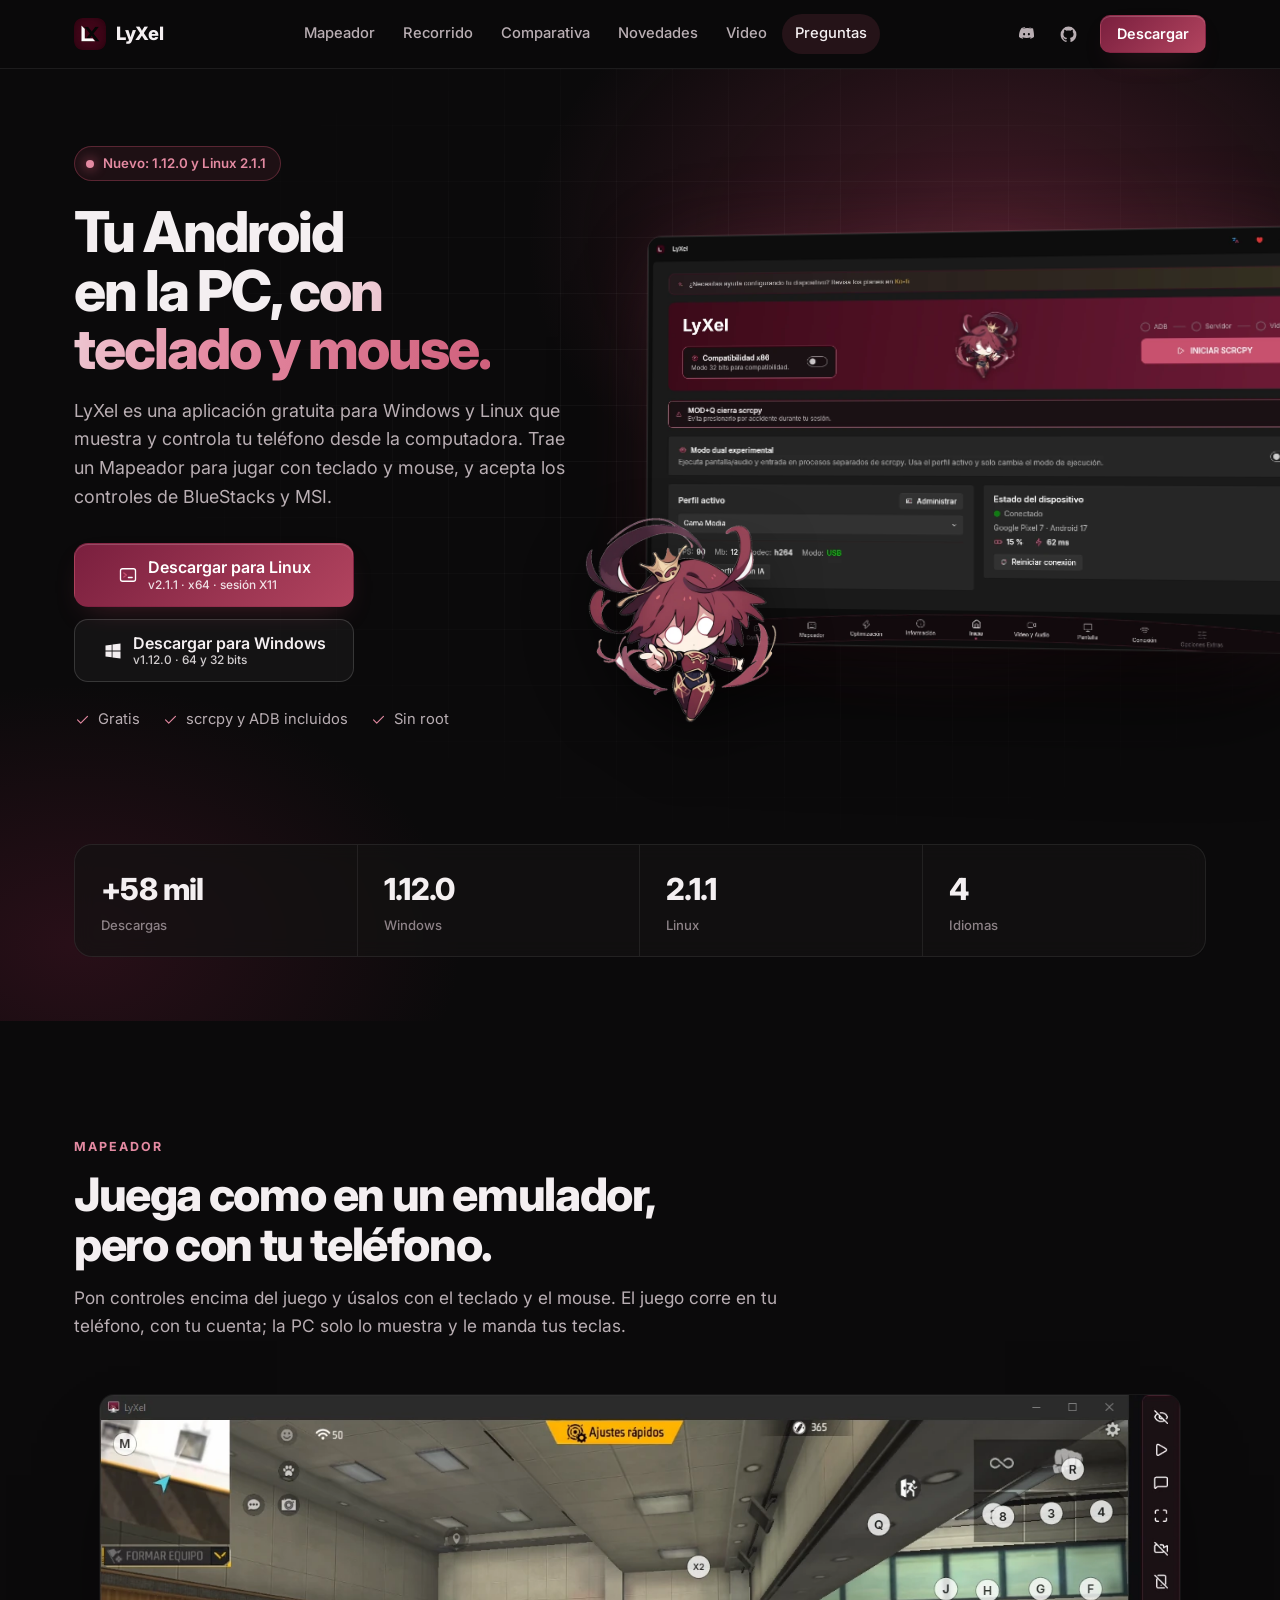
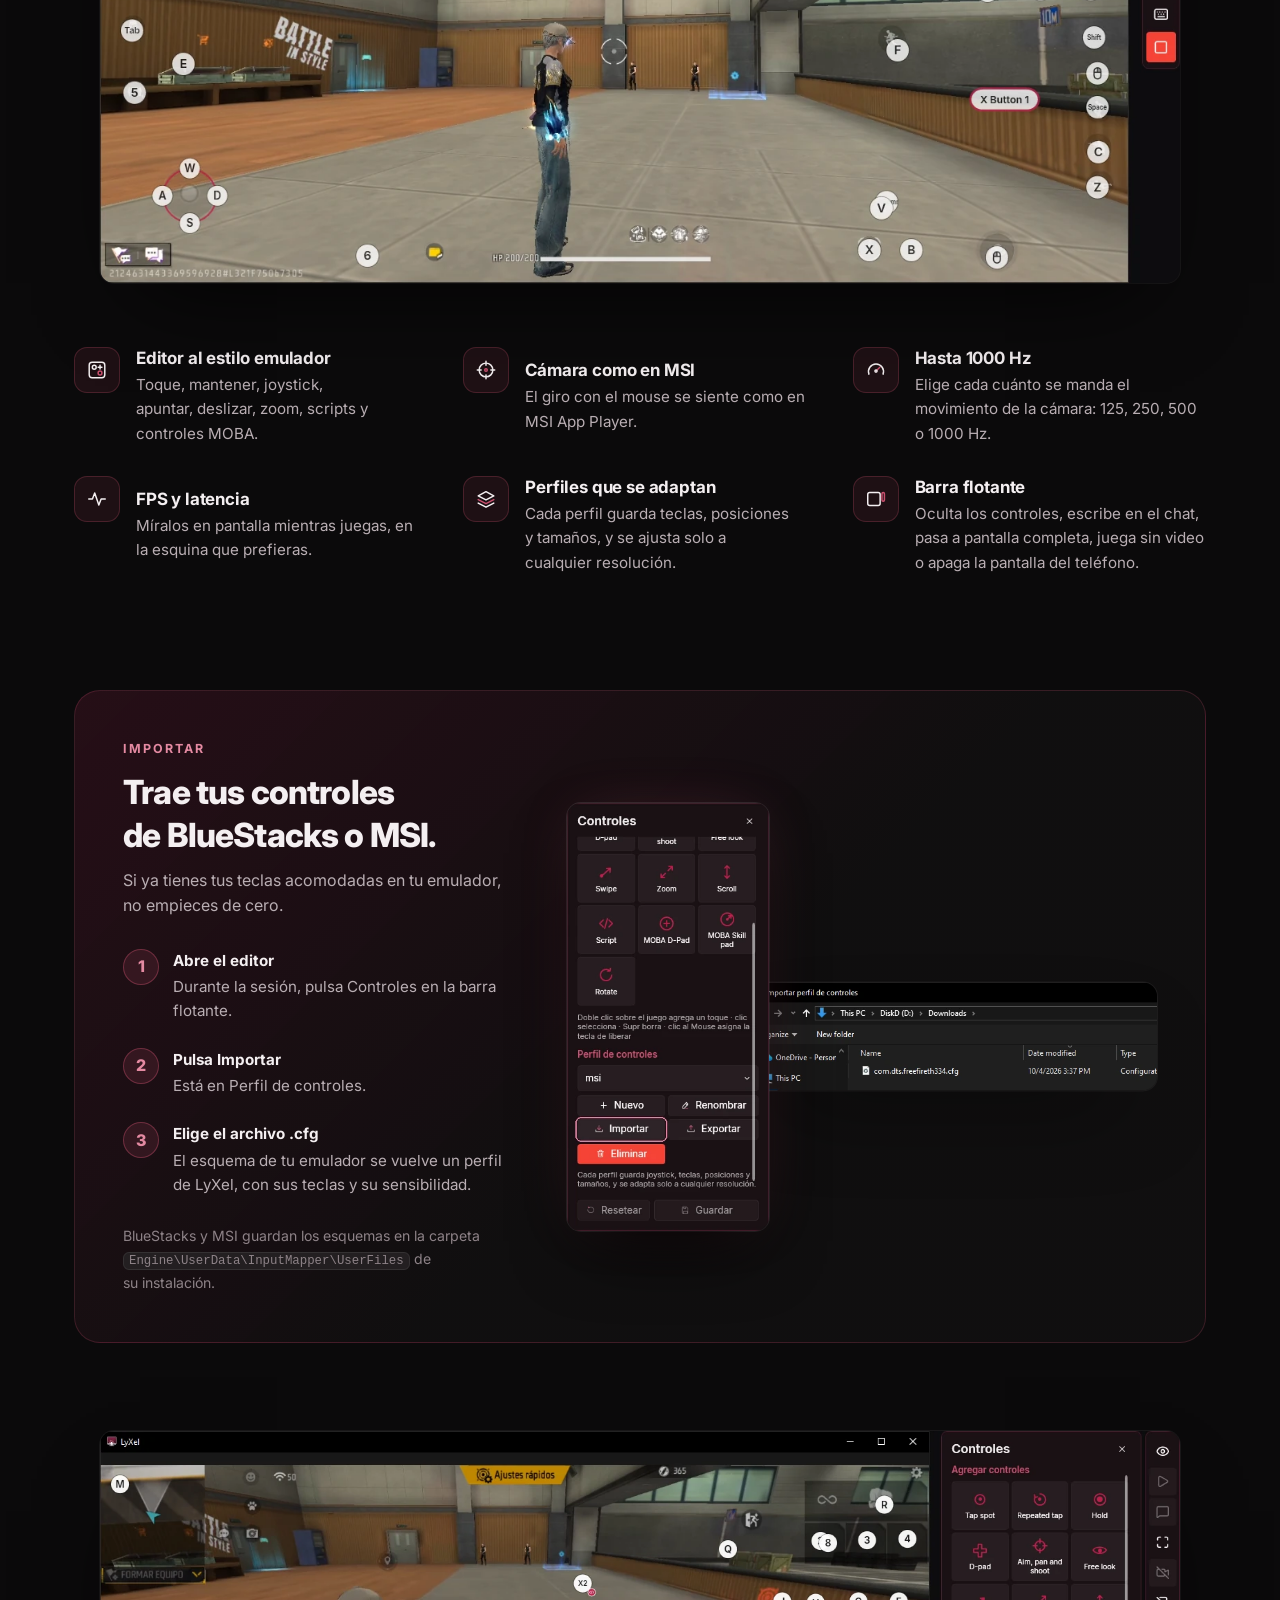
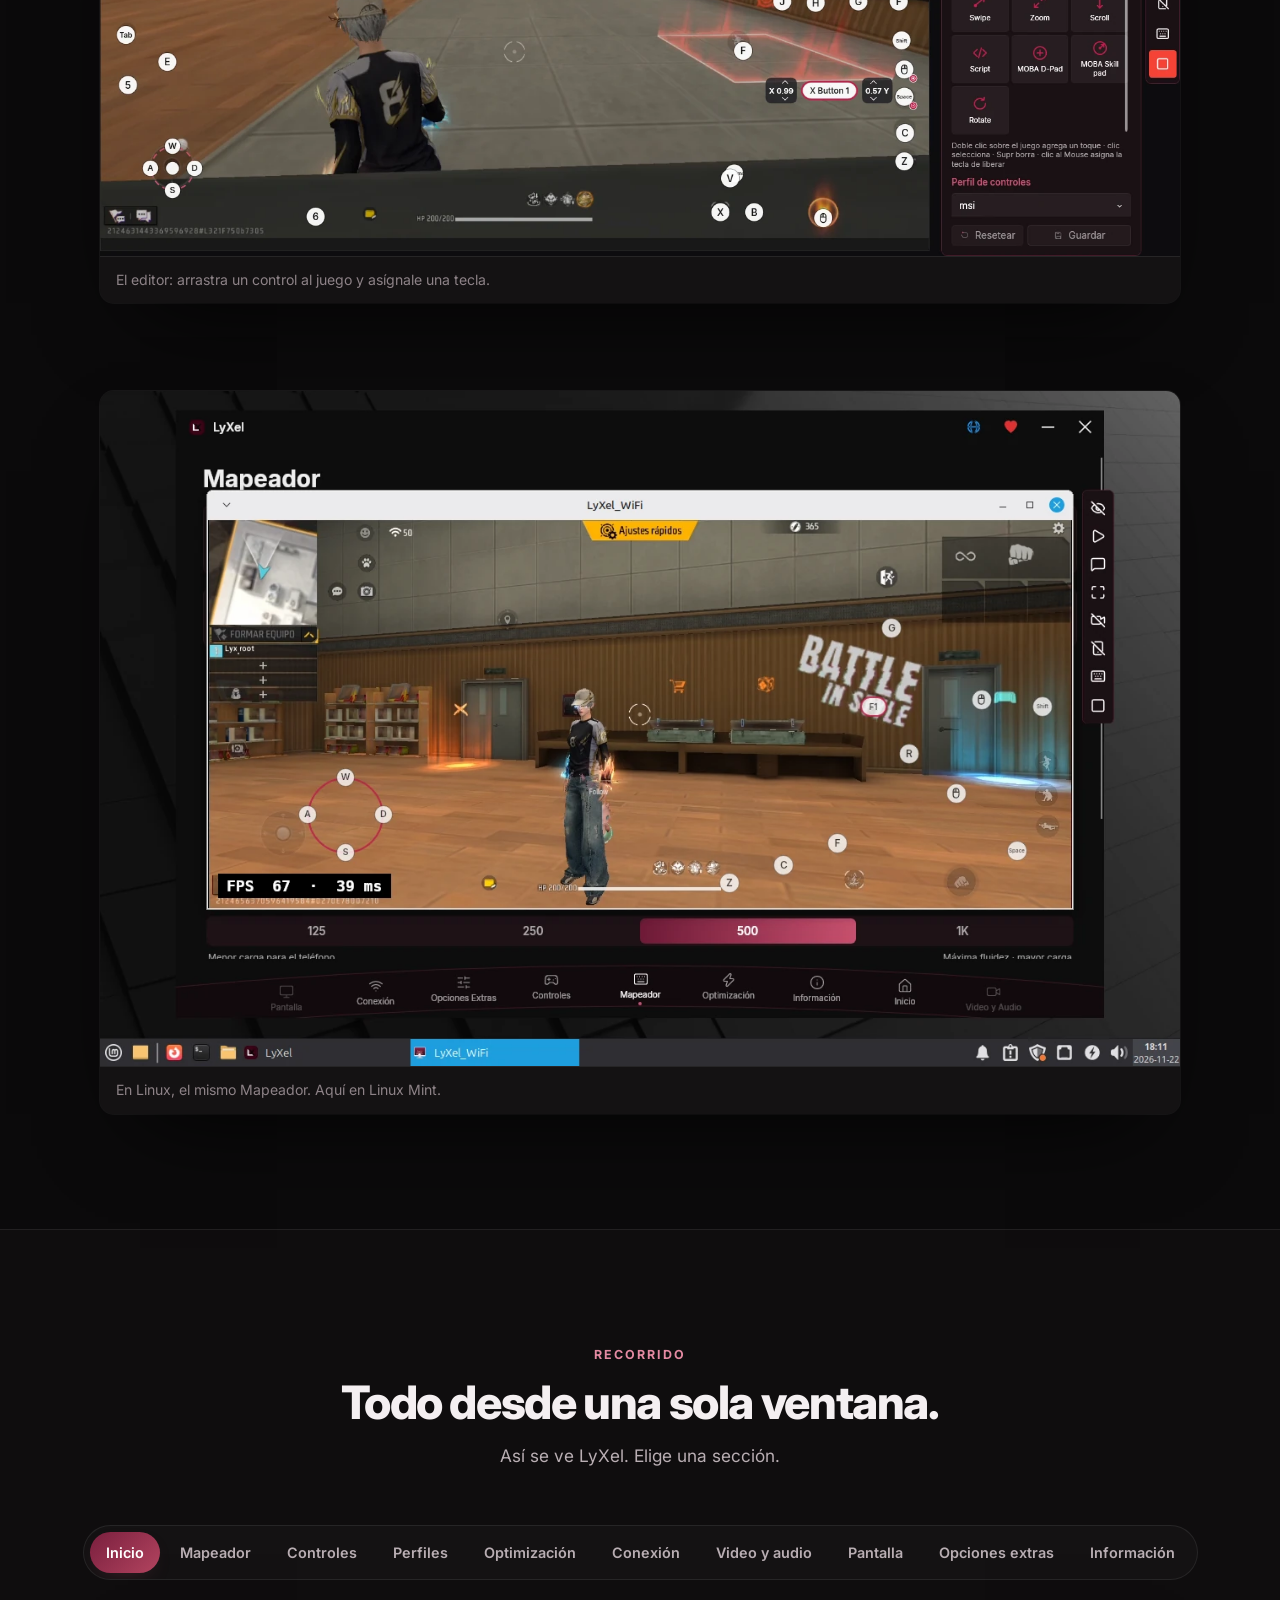
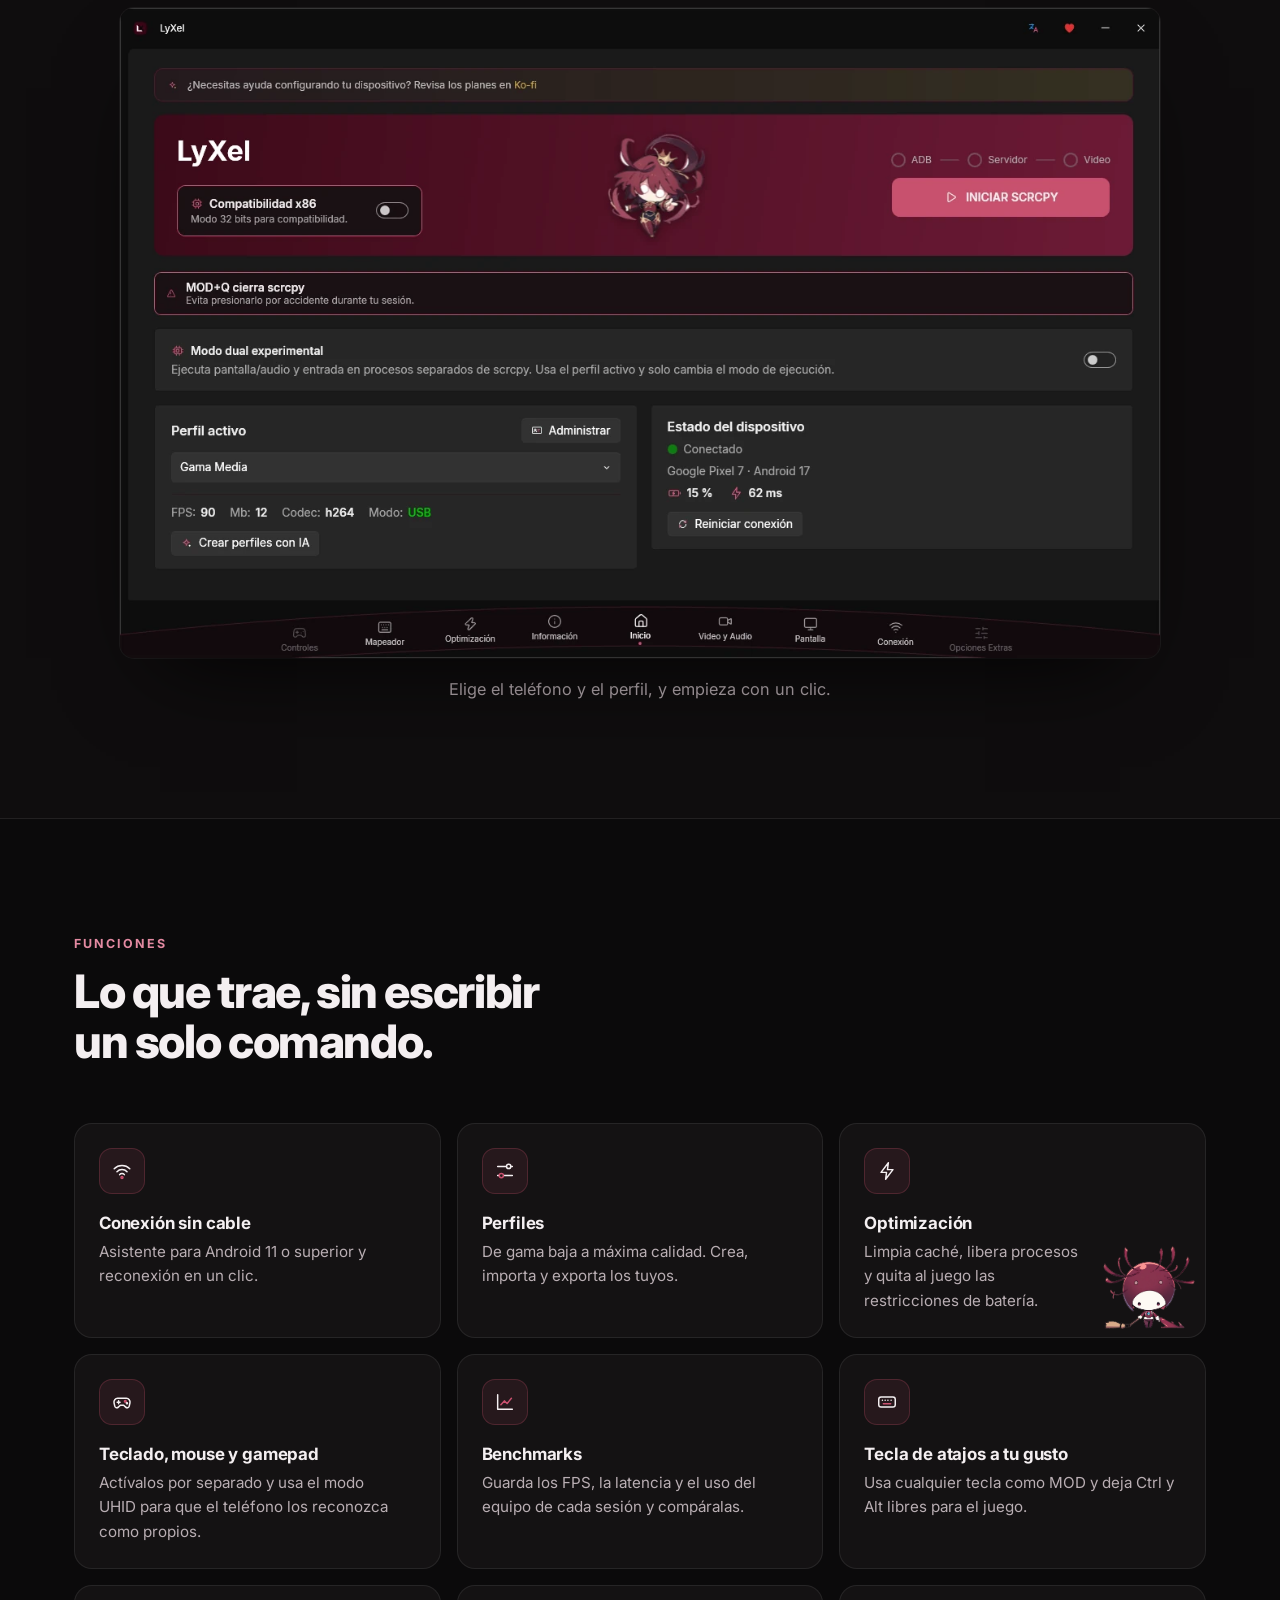
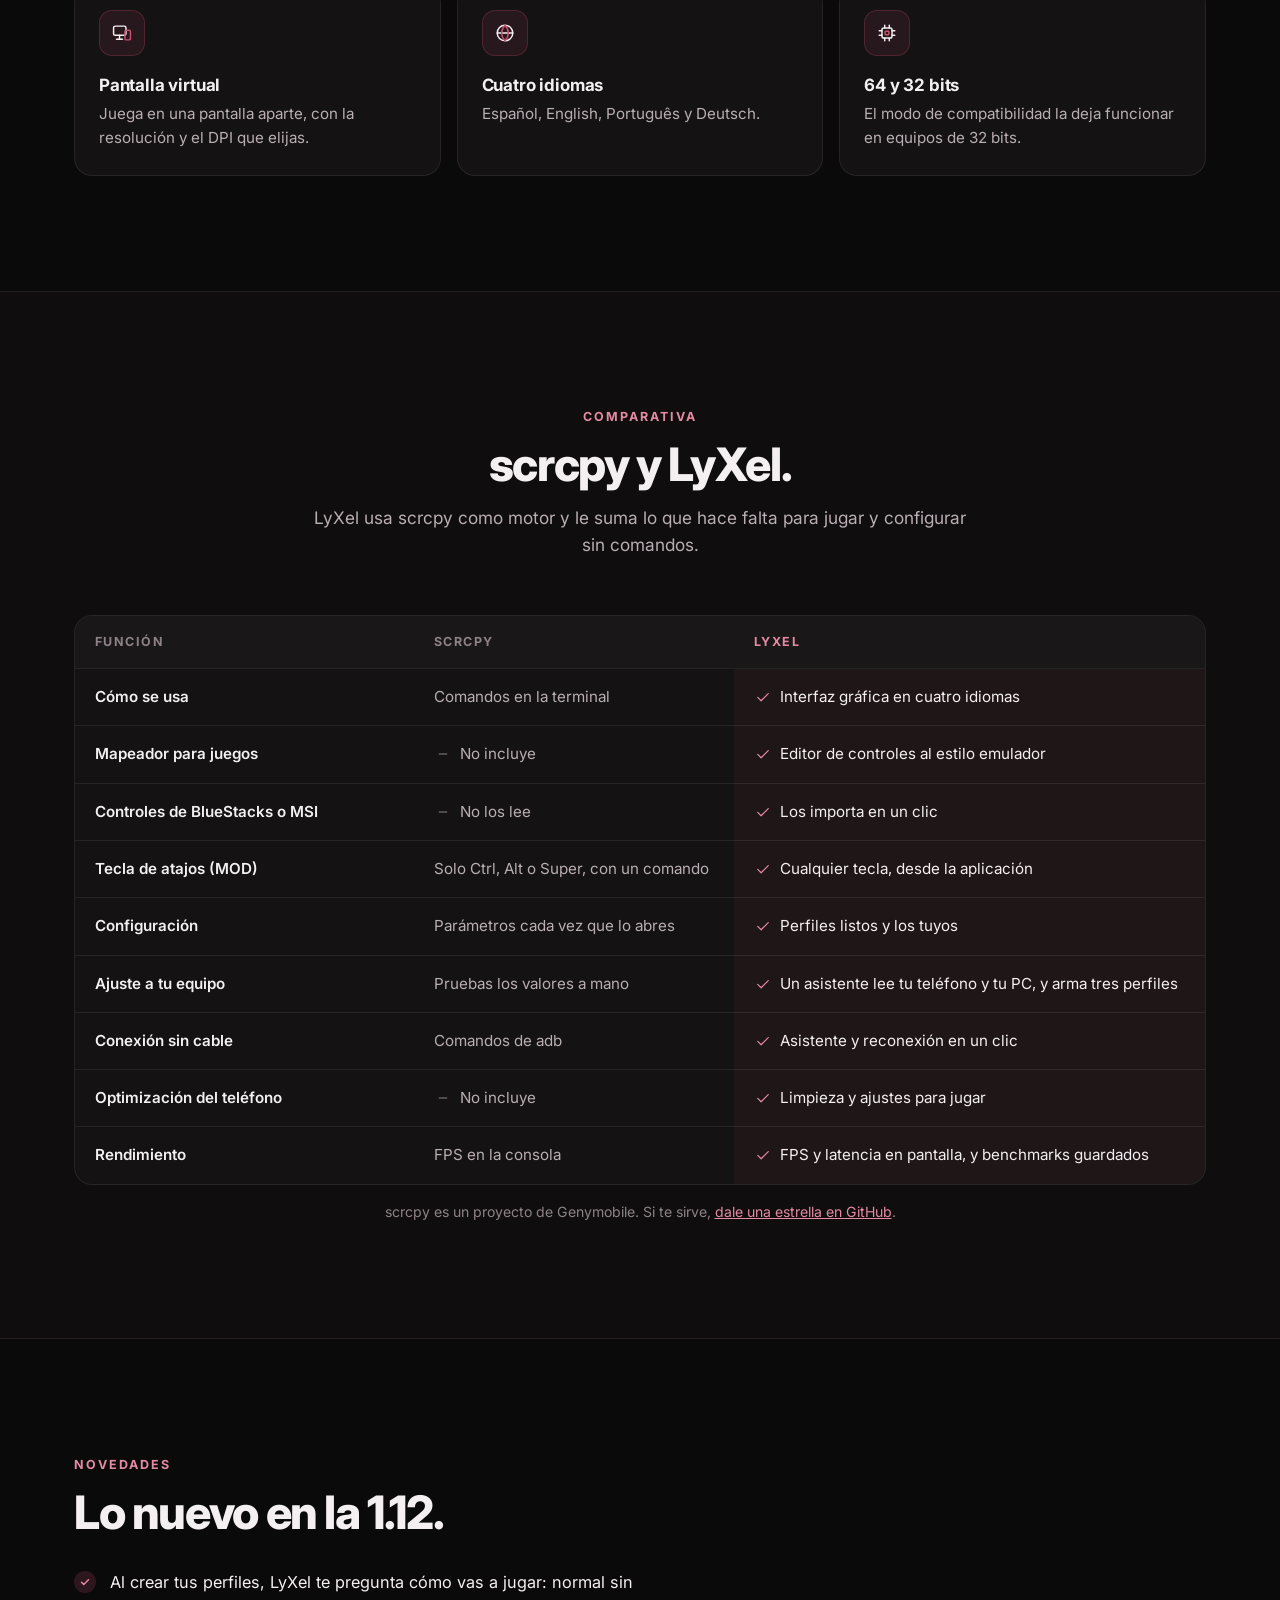
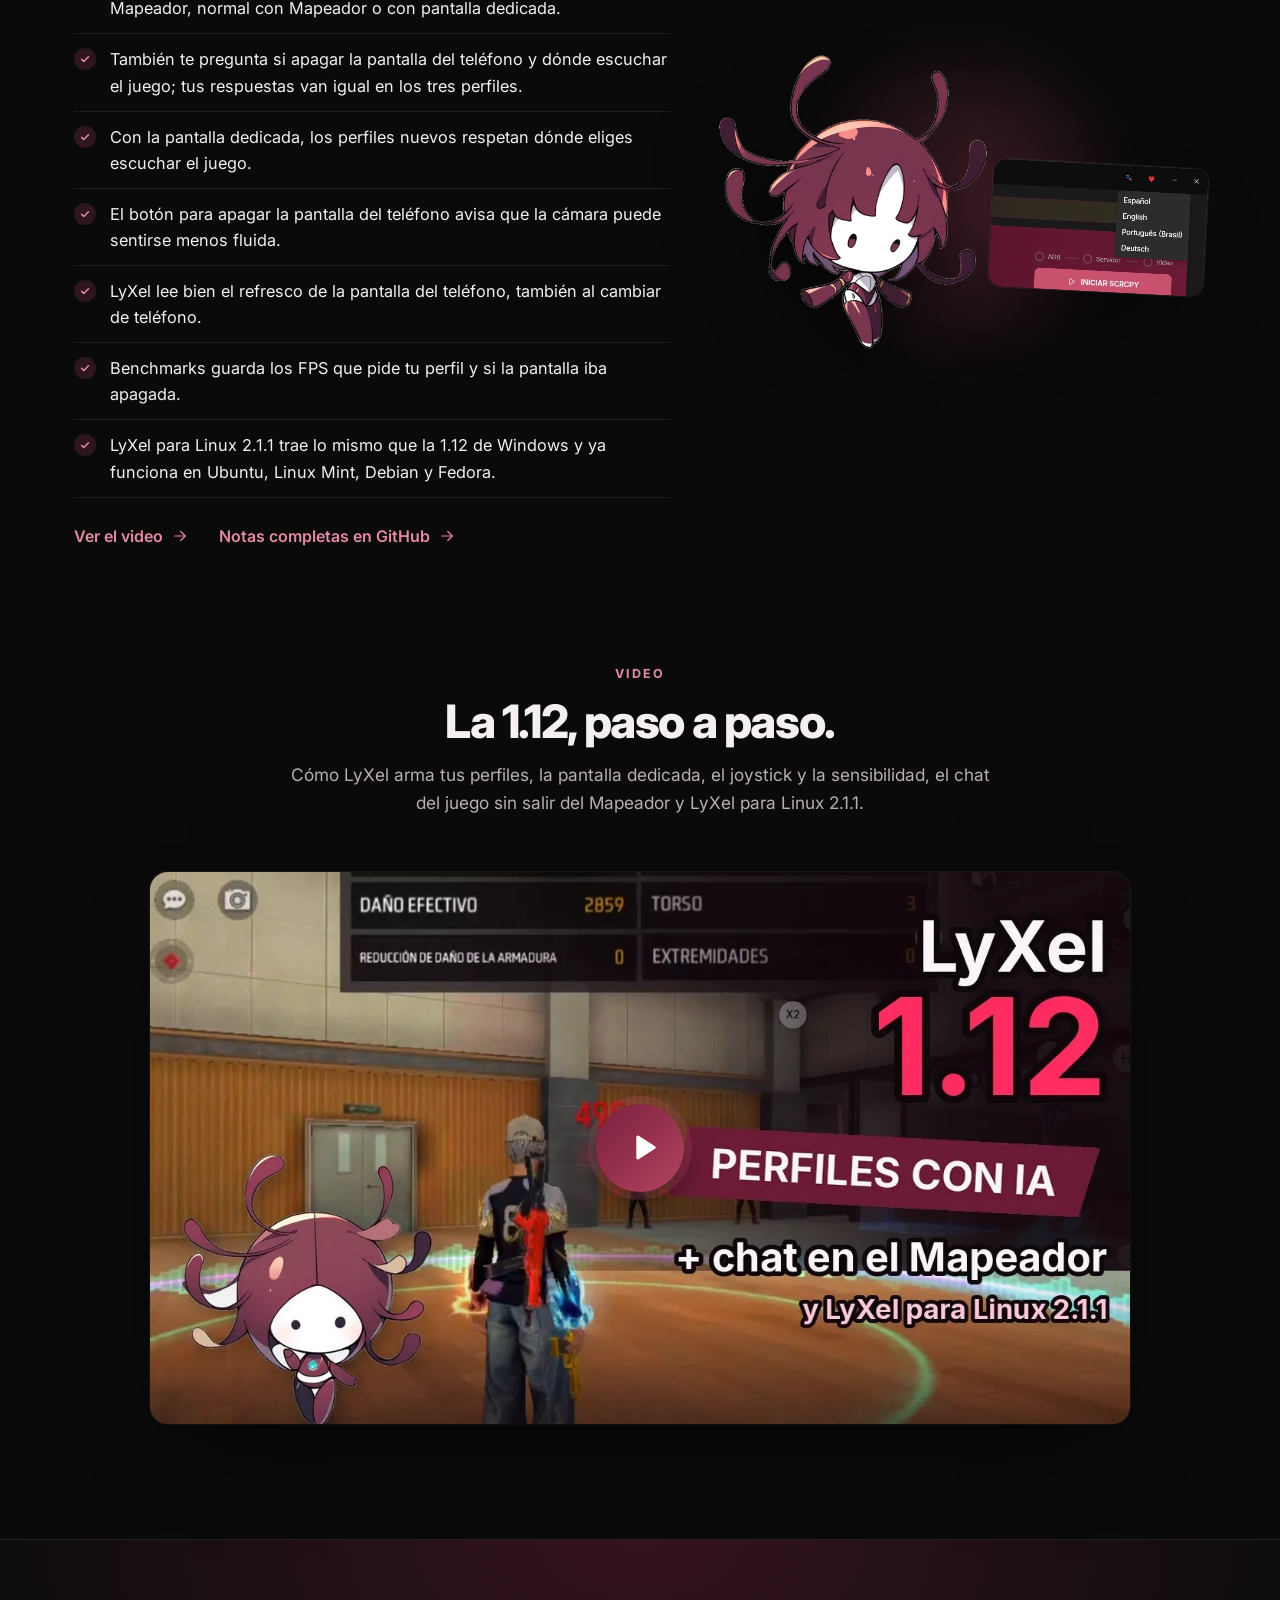
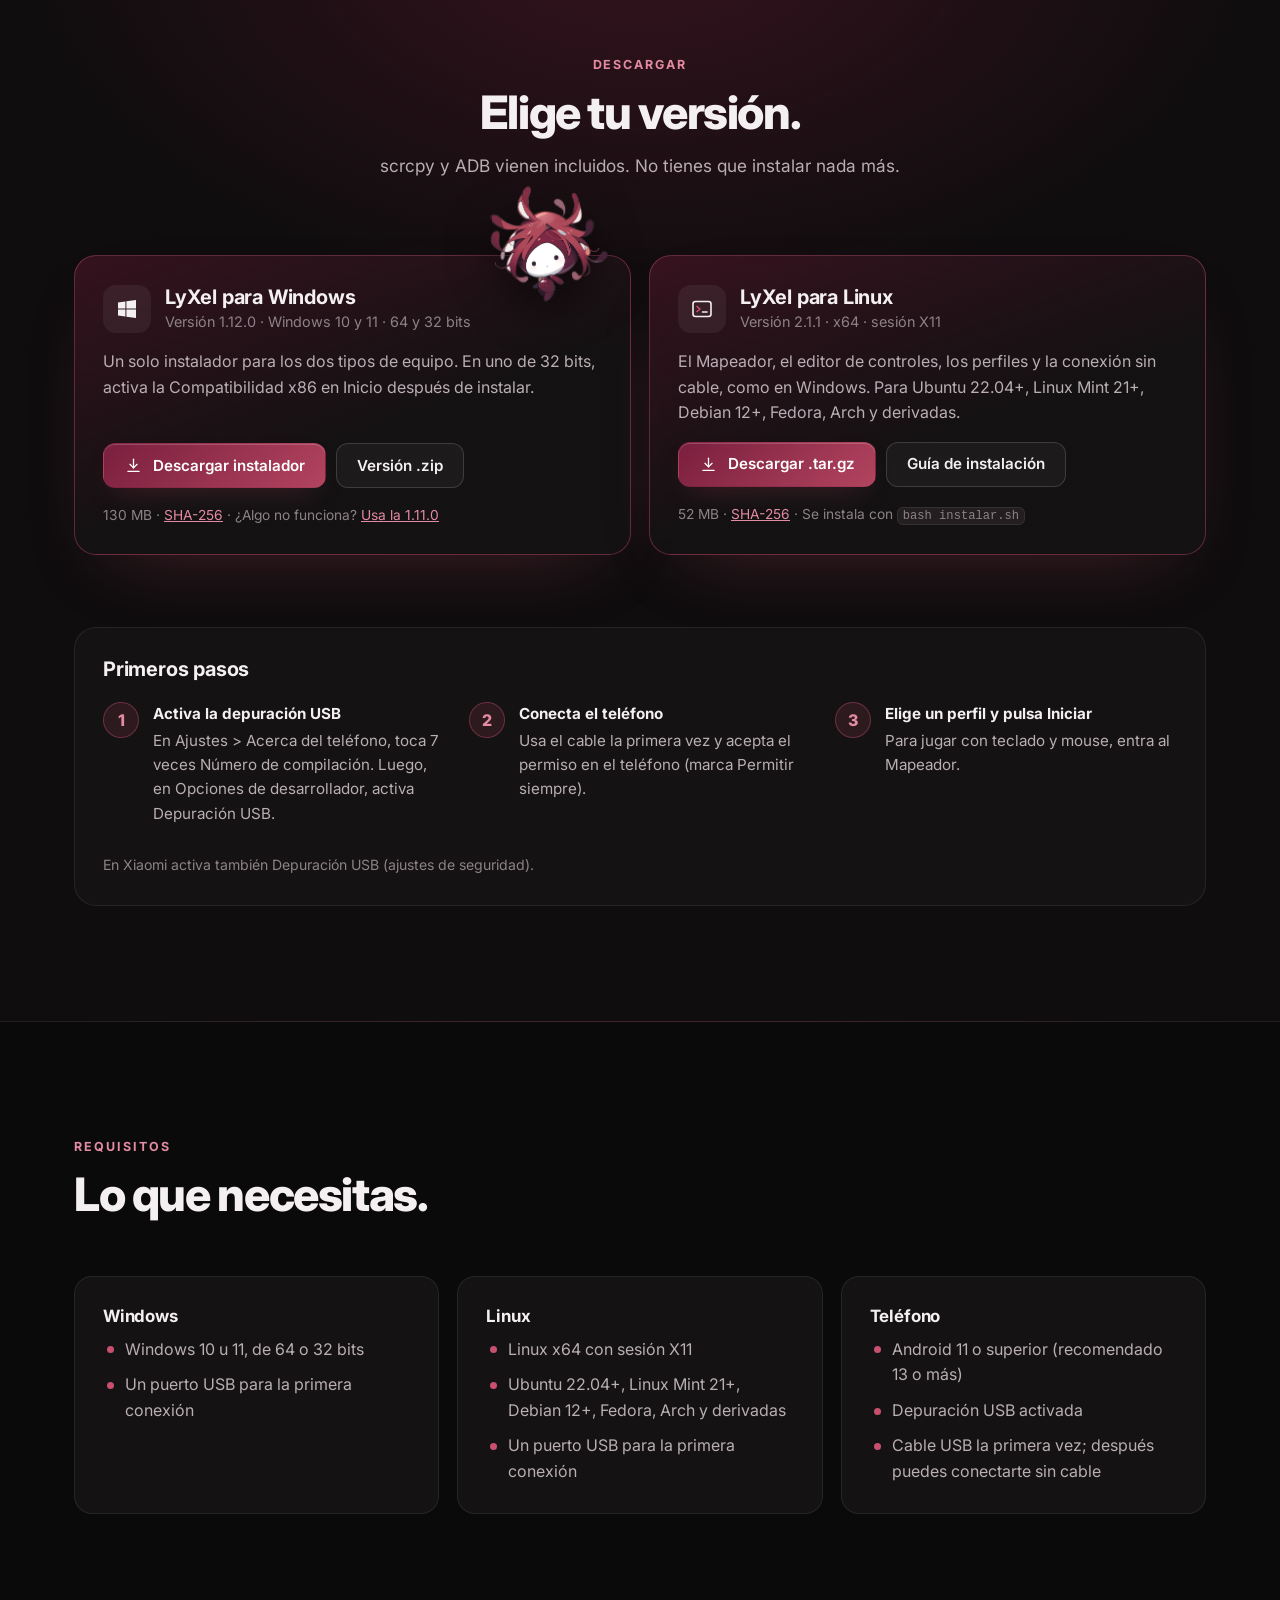
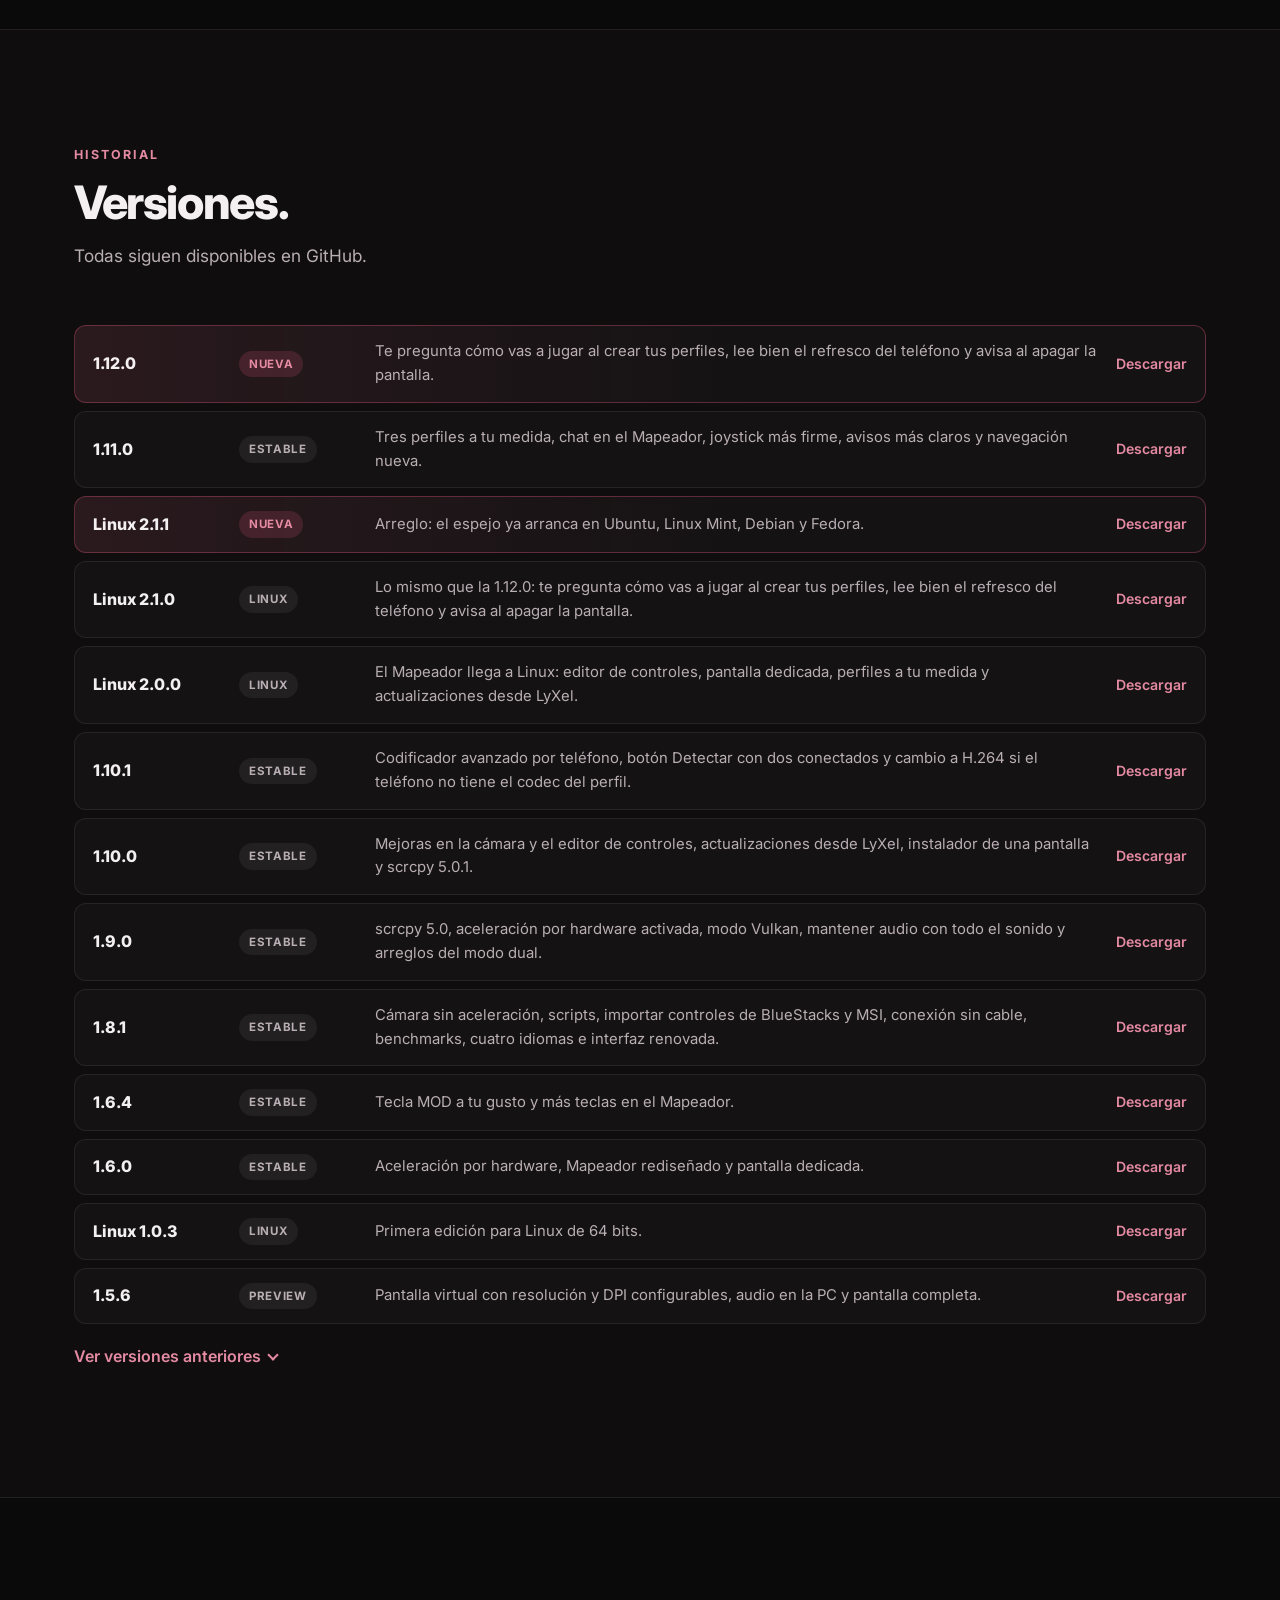
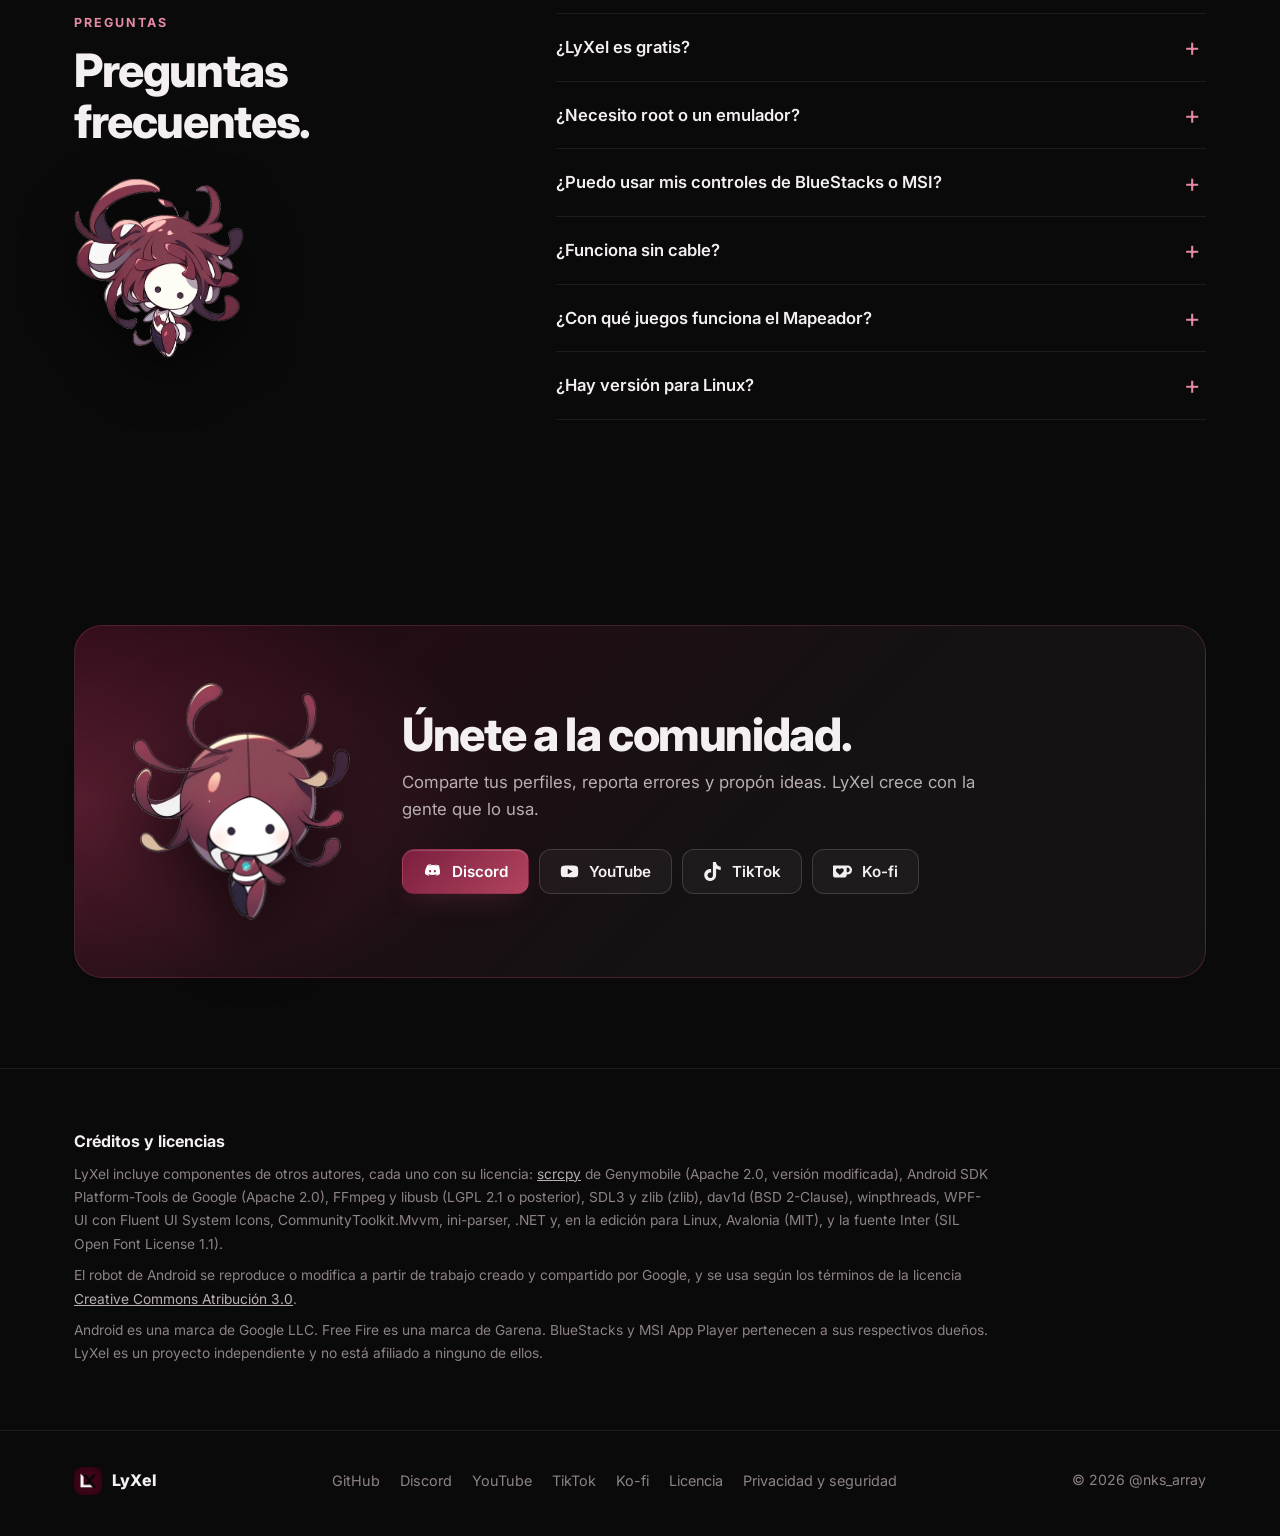
==== commit 9bb694c8: "Descargas +58 mil" ====
--- a/docs/index.html
+++ b/docs/index.html
@@ -175,7 +175,7 @@
 
       <div class="contenedor">
         <dl class="cifras">
-          <div><dt>Descargas</dt><dd id="cifra-descargas">+57 mil</dd></div>
+          <div><dt>Descargas</dt><dd id="cifra-descargas">+58 mil</dd></div>
           <div><dt>Windows</dt><dd>1.12.0</dd></div>
           <div><dt>Linux</dt><dd>2.1.1</dd></div>
           <div><dt>Idiomas</dt><dd>4</dd></div>
